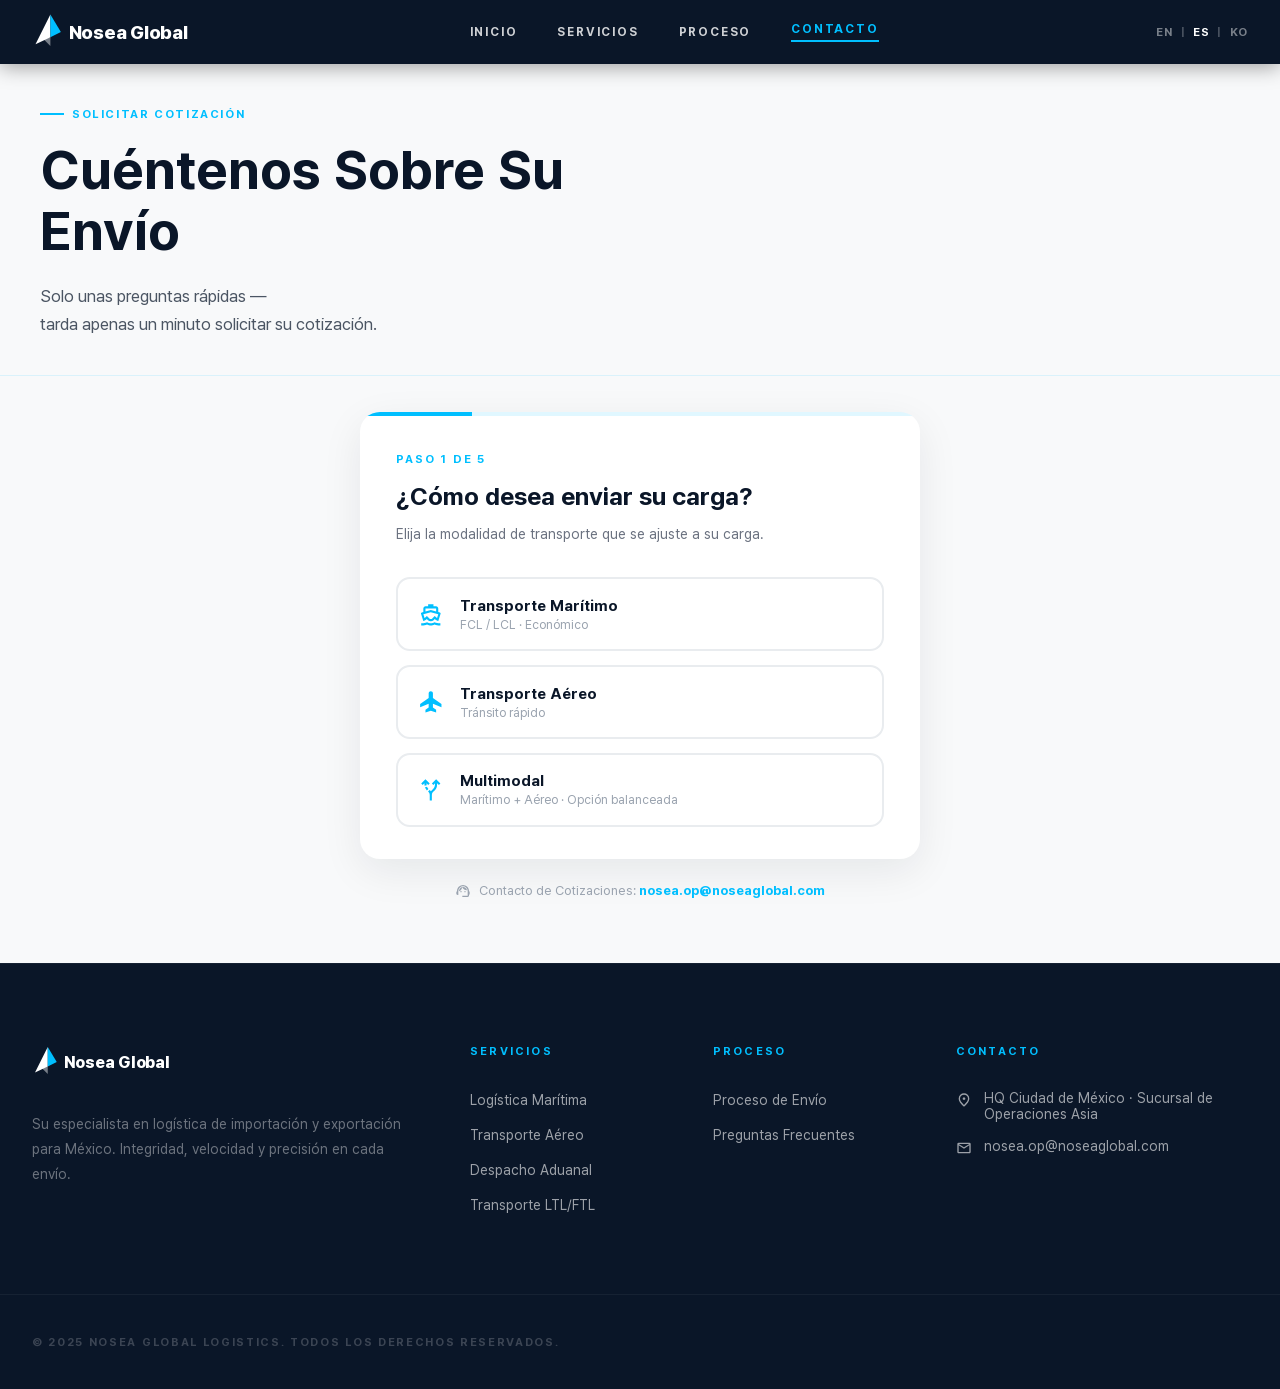
==== contact-es.html @ 399c680e "Add favicon and app icons from the brand assets - /favicon.ico (16/32/48), /icon.svg, /favicon-32x32" ====
<!DOCTYPE html>
<html lang="es">
<head>
<meta charset="utf-8"/>
<meta name="viewport" content="width=device-width, initial-scale=1.0"/>
<link rel="icon" href="/favicon.ico" sizes="48x48"/>
<link rel="icon" href="/icon.svg" type="image/svg+xml"/>
<link rel="icon" href="/favicon-32x32.png" type="image/png" sizes="32x32"/>
<link rel="apple-touch-icon" href="/apple-touch-icon.png"/>
<title>Solicite Cotización de Flete Marítimo a México | Nosea Global</title>
<meta name="description" content="Solicite su cotización de flete marítimo o aéreo a México, con despacho aduanal y entrega terrestre. Respuesta detallada en 24 horas."/>
<meta name="keywords" content="tarifa de flete marítimo, flete marítimo México, flete internacional México, cotización de flete México, agente de carga México"/>
<link rel="alternate" hreflang="es" href="https://noseaglobal.com/contact-es.html"/>
<link rel="alternate" hreflang="ko" href="https://noseaglobal.com/contact-ko.html"/>
<link rel="alternate" hreflang="x-default" href="https://noseaglobal.com/contact.html"/>
<link rel="canonical" href="https://noseaglobal.com/contact-es.html"/>
<meta property="og:type" content="website"/>
<meta property="og:site_name" content="Nosea Global"/>
<meta property="og:locale" content="es_MX"/>
<meta property="og:title" content="Solicite Cotización de Flete Marítimo a México | Nosea Global"/>
<meta property="og:description" content="Solicite su cotización de flete marítimo o aéreo a México, con despacho aduanal y entrega terrestre. Respuesta detallada en 24 horas."/>
<meta property="og:url" content="https://noseaglobal.com/contact-es.html"/>
<meta property="og:image" content="https://images.unsplash.com/photo-1578575437130-527eed3abbec?w=1200&q=85&auto=format&fit=crop"/>
<meta property="og:image:width" content="1200"/>
<meta property="og:image:height" content="800"/>
<meta property="og:image:alt" content="Buque de carga en altamar"/>
<meta name="twitter:card" content="summary_large_image"/>
<script type="application/ld+json">
{
 "@context": "https://schema.org",
 "@graph": [
  {
   "@type": "Organization",
   "@id": "https://noseaglobal.com/#organization",
   "name": "Nosea Global",
   "alternateName": [
    "Nosea Global Logistics",
    "노세아글로벌"
   ],
   "url": "https://noseaglobal.com/",
   "email": "nosea.op@noseaglobal.com",
   "description": "Agente de carga internacional especializado en logística México: flete marítimo, transporte aéreo, despacho aduanal y distribución terrestre entre Asia y México.",
   "areaServed": [
    {
     "@type": "Country",
     "name": "Mexico"
    },
    {
     "@type": "Country",
     "name": "South Korea"
    }
   ],
   "knowsAbout": [
    "Freight forwarding",
    "Sea freight",
    "Air freight",
    "Customs brokerage",
    "IMMEX logistics",
    "Inland transportation"
   ],
   "contactPoint": {
    "@type": "ContactPoint",
    "contactType": "customer service",
    "email": "nosea.op@noseaglobal.com",
    "availableLanguage": [
     "Korean",
     "English",
     "Spanish"
    ]
   }
  },
  {
   "@type": "WebSite",
   "@id": "https://noseaglobal.com/#website",
   "url": "https://noseaglobal.com/",
   "name": "Nosea Global",
   "inLanguage": [
    "en",
    "es",
    "ko"
   ],
   "publisher": {
    "@id": "https://noseaglobal.com/#organization"
   }
  },
  {
   "@type": "BreadcrumbList",
   "@id": "https://noseaglobal.com/contact-es.html#breadcrumb",
   "itemListElement": [
    {
     "@type": "ListItem",
     "position": 1,
     "name": "Inicio",
     "item": "https://noseaglobal.com/index-es.html"
    },
    {
     "@type": "ListItem",
     "position": 2,
     "name": "Contacto",
     "item": "https://noseaglobal.com/contact-es.html"
    }
   ]
  },
  {
   "@type": "ContactPage",
   "@id": "https://noseaglobal.com/contact-es.html#webpage",
   "url": "https://noseaglobal.com/contact-es.html",
   "name": "Solicite Cotización de Flete Marítimo a México | Nosea Global",
   "description": "Solicite su cotización de flete marítimo o aéreo a México, con despacho aduanal y entrega terrestre. Respuesta detallada en 24 horas.",
   "inLanguage": "es",
   "isPartOf": {
    "@id": "https://noseaglobal.com/#website"
   },
   "breadcrumb": {
    "@id": "https://noseaglobal.com/contact-es.html#breadcrumb"
   }
  }
 ]
}
</script>
<link rel="alternate" hreflang="en" href="https://noseaglobal.com/contact.html"/>
<link rel="preload" href="/fonts/pretendard-1.3.9/PretendardStdVariable.subset.6.woff2" as="font" type="font/woff2" crossorigin/>
<link rel="stylesheet" href="/fonts/pretendard-1.3.9/pretendard-subset.css"/>
<style>
@property --os-scroll-percent{syntax: "<number>"; inherits: true; initial-value: 0;}@property --os-viewport-percent{syntax: "<number>"; inherits: true; initial-value: 0;}
*,*::before,*::after{box-sizing:border-box;margin:0;padding:0;}
html{scroll-behavior:smooth;}
body{font-family:'Pretendard',sans-serif;background:#fff;color:#0a1628;}
a{text-decoration:none;color:inherit;}
img{display:block;max-width:100%;}
:root{--cyan:#00BFFF;--navy:#0a1628;--surface:#f8f9fa;}
.material-symbols-outlined{display:inline-block;width:1em;height:1em;font-size:24px;line-height:1;vertical-align:middle;fill:currentColor;flex-shrink:0;}

/* ── NAV (메인과 동일) ── */
header{position:fixed;top:0;left:0;right:0;height:64px;background:var(--navy);display:flex;align-items:center;z-index:100;box-shadow:0 2px 20px rgba(0,0,0,.4);}
nav{display:flex;align-items:center;justify-content:space-between;width:100%;max-width:1536px;margin:0 auto;padding:0 2rem;}
.nav-links{display:flex;gap:2.5rem;align-items:center;}
.nav-links a{font-weight:700;font-size:.75rem;letter-spacing:.15em;text-transform:uppercase;color:rgba(255,255,255,.8);transition:color .2s;}
.nav-links a:hover,.nav-links a.active{color:var(--cyan);}
.nav-links a.active{border-bottom:2px solid var(--cyan);padding-bottom:4px;}
.btn-quote{background:var(--cyan);color:var(--navy);padding:.5rem 1.5rem;font-weight:700;font-size:.75rem;letter-spacing:.05em;text-transform:uppercase;transition:filter .2s;white-space:nowrap;}
.btn-quote:hover{filter:brightness(1.1);}
.lang-switch{display:flex;align-items:center;gap:.5rem;font-size:.72rem;font-weight:700;letter-spacing:.05em;color:rgba(255,255,255,.45);margin-left:1.5rem;}
.lang-switch a{color:inherit;transition:color .2s;}
.lang-switch a.active{color:#fff;}
.lang-switch a:hover{color:var(--cyan);}
.lang-switch .lang-sep{color:rgba(255,255,255,.25);}
.nav-hamburger{display:none;flex-direction:column;justify-content:center;align-items:center;width:40px;height:40px;cursor:pointer;gap:5px;background:none;border:none;padding:0;margin-left:12px;}
.nav-hamburger span{display:block;width:22px;height:2px;background:#fff;border-radius:2px;transition:transform .3s,opacity .3s;}
.nav-hamburger.open span:nth-child(1){transform:translateY(7px) rotate(45deg);}
.nav-hamburger.open span:nth-child(2){opacity:0;}
.nav-hamburger.open span:nth-child(3){transform:translateY(-7px) rotate(-45deg);}
.nav-drawer{display:none;position:fixed;top:64px;left:0;right:0;z-index:99;background:rgba(10,22,40,0.98);backdrop-filter:blur(16px);border-bottom:1px solid rgba(255,255,255,.08);flex-direction:column;padding:8px 0 20px;}
.nav-drawer.open{display:flex;}
.nav-drawer a{display:block;padding:14px 24px;font-size:.95rem;font-weight:600;color:rgba(255,255,255,.7);text-decoration:none;border-bottom:1px solid rgba(255,255,255,.05);transition:color .2s,background .2s;}
.nav-drawer a:last-child{border-bottom:none;}
.nav-drawer a:hover,.nav-drawer a.active{color:var(--cyan);background:rgba(0,191,255,.05);}
.nav-drawer .drawer-cta{margin:12px 24px 0;display:inline-flex;align-items:center;justify-content:center;gap:8px;background:var(--cyan);color:var(--navy);font-weight:700;font-size:.82rem;letter-spacing:.06em;text-transform:uppercase;padding:13px 20px;text-decoration:none;}
.nav-drawer .drawer-lang{display:flex;align-items:center;gap:8px;padding:14px 24px 0;font-size:.78rem;font-weight:700;letter-spacing:.05em;color:rgba(255,255,255,.45);}
.nav-drawer .drawer-lang a{color:rgba(255,255,255,.6);}
.nav-drawer .drawer-lang a.active{color:var(--cyan);}
@media(max-width:768px){.nav-links{display:none;}.btn-quote{display:none;}.nav-hamburger{display:flex;}nav{padding:0 1.25rem;}}

/* ── PAGE HERO ── */
.page-hero{background:var(--surface);border-bottom:1px solid rgba(0,191,255,.12);padding:100px 2rem 36px;}
.page-hero-inner{max-width:1200px;margin:0 auto;}
.eyebrow{display:inline-flex;align-items:center;gap:8px;font-size:.72rem;font-weight:700;letter-spacing:.14em;text-transform:uppercase;color:var(--cyan);margin-bottom:18px;}
.eyebrow::before{content:'';display:block;width:24px;height:2px;background:var(--cyan);}
.page-hero h1{font-family:'Pretendard',sans-serif;font-size:clamp(2.2rem,4.5vw,3.4rem);line-height:1.13;color:var(--navy);max-width:640px;margin-bottom:20px;}
.page-hero p{font-size:1.05rem;line-height:1.7;color:#4b5563;max-width:560px;}

/* ── SECTION BASE ── */
section{padding:5rem 2rem;}
.container{max-width:1200px;margin:0 auto;}
.section-label{color:var(--cyan);font-weight:700;letter-spacing:.2em;font-size:.8rem;text-transform:uppercase;display:block;margin-bottom:1rem;}
.section-title{font-family:'Pretendard',sans-serif;font-size:clamp(2rem,4vw,2.8rem);font-weight:700;color:var(--navy);margin-bottom:14px;}
.section-sub{font-size:1rem;color:#6b7280;line-height:1.7;max-width:540px;margin-bottom:3.5rem;}

/* ── TIMELINE (메인 5단계 확장) ── */
.timeline-section{background:#fff;}
.timeline{position:relative;max-width:900px;margin:0 auto;}
/* 세로 중앙선 */
.timeline::before{
  content:'';position:absolute;
  left:50%;top:0;bottom:0;
  width:2px;background:rgba(0,191,255,.2);
  transform:translateX(-50%);
  z-index:0;
}
.tl-item{
  display:grid;
  grid-template-columns:1fr 80px 1fr;
  gap:0;
  align-items:start;
  margin-bottom:4rem;
  position:relative;
}
.tl-item:last-child{margin-bottom:0;}
/* 홀수(왼쪽) / 짝수(오른쪽) 교차 배치 */
.tl-item:nth-child(odd) .tl-content{grid-column:1;text-align:right;padding-right:2.5rem;}
.tl-item:nth-child(odd) .tl-node{grid-column:2;}
.tl-item:nth-child(odd) .tl-detail{grid-column:3;padding-left:2.5rem;}
.tl-item:nth-child(even) .tl-content{grid-column:3;grid-row:1;text-align:left;padding-left:2.5rem;}
.tl-item:nth-child(even) .tl-node{grid-column:2;grid-row:1;}
.tl-item:nth-child(even) .tl-detail{grid-column:1;grid-row:1;text-align:right;padding-right:2.5rem;}

/* 노드(중앙 원) */
.tl-node{
  display:flex;flex-direction:column;align-items:center;
  z-index:1;padding-top:.25rem;
}
.tl-circle{
  width:72px;height:72px;border-radius:50%;
  background:var(--navy);
  display:flex;align-items:center;justify-content:center;
  border:3px solid var(--cyan);
  flex-shrink:0;
  transition:background .3s;
  cursor:default;
}
.tl-circle:hover{background:var(--cyan);}
.tl-circle:hover .material-symbols-outlined{color:var(--navy);}
.tl-circle .material-symbols-outlined{font-size:1.8rem;color:var(--cyan);transition:color .3s;}
.tl-step-num{
  font-size:.68rem;font-weight:800;letter-spacing:.12em;
  text-transform:uppercase;color:rgba(0,191,255,.6);
  margin-top:.5rem;
}

/* 콘텐츠 박스 */
.tl-content{}
.tl-content .step-tag{
  display:inline-block;
  background:var(--navy);color:#fff;
  font-size:.65rem;font-weight:700;letter-spacing:.1em;text-transform:uppercase;
  padding:3px 10px;margin-bottom:.75rem;
}
.tl-content h3{
  font-family:'Pretendard',sans-serif;
  font-size:1.3rem;font-weight:700;color:var(--navy);
  margin-bottom:.75rem;line-height:1.2;
}
.tl-content p{
  font-size:.9rem;color:#6b7280;line-height:1.75;
}
.tl-detail{
  padding-top:.5rem;
}
.tl-bullets{list-style:none;display:flex;flex-direction:column;gap:.6rem;}
.tl-bullets li{
  display:flex;align-items:flex-start;gap:.6rem;
  font-size:.87rem;color:#4b5563;line-height:1.5;
}
.tl-item:nth-child(even) .tl-bullets li{flex-direction:row-reverse;}
.tl-bullets li .material-symbols-outlined{font-size:16px;color:var(--cyan);flex-shrink:0;margin-top:1px;}

/* ── FAQ / WHY US ── */
.why-section{background:var(--surface);}
.why-grid{display:grid;grid-template-columns:repeat(3,1fr);gap:2rem;}
.why-card{
  background:#fff;padding:2.5rem 2rem;
  border-bottom:3px solid transparent;
  box-shadow:0 1px 4px rgba(0,0,0,.06);
  transition:border-color .3s,transform .3s;
}
.why-card:hover{border-color:var(--cyan);transform:translateY(-4px);}
.why-icon{
  width:56px;height:56px;background:var(--navy);
  display:flex;align-items:center;justify-content:center;
  margin-bottom:1.5rem;
}
.why-icon .material-symbols-outlined{font-size:1.6rem;color:#fff;}
.why-card h4{font-size:1.05rem;font-weight:800;color:var(--navy);margin-bottom:.75rem;}
.why-card p{font-size:.88rem;color:#6b7280;line-height:1.7;}

/* ── FAQ ── */
.faq-section{background:#fff;}
.faq-list{max-width:760px;margin:0 auto;display:flex;flex-direction:column;gap:0;}
.faq-item{border-bottom:1px solid rgba(0,191,255,.15);}
.faq-item:first-child{border-top:1px solid rgba(0,191,255,.15);}
.faq-q{
  display:flex;justify-content:space-between;align-items:center;
  padding:1.4rem 0;cursor:pointer;
  font-weight:700;font-size:.95rem;color:var(--navy);
  user-select:none;gap:1rem;
}
.faq-q .material-symbols-outlined{flex-shrink:0;color:var(--cyan);transition:transform .3s;}
.faq-item.open .faq-q .material-symbols-outlined{transform:rotate(180deg);}
.faq-a{
  max-height:0;overflow:hidden;
  transition:max-height .35s ease,padding .25s;
  font-size:.9rem;color:#6b7280;line-height:1.75;
}
.faq-item.open .faq-a{max-height:400px;padding-bottom:1.25rem;}

/* ── CTA ── */
.cta-section{background:var(--navy);}
.cta-inner{display:flex;align-items:center;justify-content:space-between;gap:2.5rem;}
.cta-inner h2{font-family:'Pretendard',sans-serif;font-size:clamp(1.6rem,3vw,2.3rem);color:#fff;max-width:500px;line-height:1.2;}
.cta-inner h2 em{font-style:normal;color:var(--cyan);}
.cta-btns{display:flex;gap:1rem;flex-shrink:0;}
.btn-primary{background:var(--cyan);color:var(--navy);padding:.9rem 2rem;font-weight:800;font-size:.85rem;text-transform:uppercase;letter-spacing:.05em;transition:filter .2s,transform .2s;display:inline-flex;align-items:center;gap:.5rem;}
.btn-primary:hover{filter:brightness(1.1);transform:translateY(-2px);}
.btn-secondary{background:transparent;color:rgba(255,255,255,.85);border:2px solid rgba(255,255,255,.3);padding:.9rem 2rem;font-weight:800;font-size:.85rem;text-transform:uppercase;letter-spacing:.05em;display:inline-flex;align-items:center;gap:.5rem;transition:border-color .2s,color .2s;}
.btn-secondary:hover{border-color:var(--cyan);color:var(--cyan);}

/* ── FOOTER (메인과 동일) ── */
footer{background:var(--navy);border-top:1px solid rgba(255,255,255,.05);color:#fff;}
.footer-grid{display:grid;gap:3rem;grid-template-columns:2fr 1fr 1fr 1.5fr;padding:5rem 2rem;max-width:1536px;margin:0 auto;}
.footer-logo{display:flex;align-items:center;gap:.75rem;margin-bottom:2rem;}
.footer-desc{color:rgba(255,255,255,.4);font-size:.875rem;line-height:1.8;}
.footer-col h5{color:var(--cyan);font-weight:700;font-size:.7rem;letter-spacing:.2em;text-transform:uppercase;margin-bottom:2rem;}
.footer-col ul{list-style:none;display:flex;flex-direction:column;gap:1rem;}
.footer-col ul li a{color:rgba(255,255,255,.6);font-size:.875rem;transition:color .2s;}
.footer-col ul li a:hover{color:var(--cyan);}
.footer-contact-item{display:flex;align-items:flex-start;gap:.75rem;margin-bottom:1rem;color:rgba(255,255,255,.6);font-size:.875rem;}
.footer-contact-item .material-symbols-outlined{font-size:1rem;margin-top:2px;flex-shrink:0;}
.footer-bottom{max-width:1536px;margin:0 auto;padding:2.5rem 2rem;border-top:1px solid rgba(255,255,255,.05);display:flex;justify-content:space-between;align-items:center;flex-wrap:wrap;gap:1rem;font-size:.7rem;color:rgba(255,255,255,.2);font-weight:700;letter-spacing:.15em;text-transform:uppercase;}
.footer-bottom a{color:inherit;transition:color .2s;}
.footer-bottom a:hover{color:#fff;}
.footer-legal{display:flex;gap:2rem;}

/* ── RESPONSIVE ── */
@media(max-width:1024px){
  .why-grid{grid-template-columns:repeat(2,1fr);}
}
@media(max-width:768px){
  .nav-links{display:none;}.btn-quote{display:none;}.nav-hamburger{display:flex;}
  .page-hero{padding:88px 1.25rem 48px;}
  section{padding:3.5rem 1.25rem;}
  /* 타임라인 → 세로 단일 컬럼 */
  .timeline::before{left:28px;transform:none;}
  .tl-item{grid-template-columns:56px 1fr;gap:0 1.25rem;}
  .tl-item:nth-child(odd) .tl-content,
  .tl-item:nth-child(even) .tl-content{grid-column:2;grid-row:1;text-align:left;padding:0;}
  .tl-item:nth-child(odd) .tl-node,
  .tl-item:nth-child(even) .tl-node{grid-column:1;grid-row:1 / 3;padding-top:0;}
  .tl-item:nth-child(odd) .tl-detail,
  .tl-item:nth-child(even) .tl-detail{grid-column:2;grid-row:2;text-align:left;padding:0;margin-top:.75rem;}
  .tl-circle{width:52px;height:52px;}
  .tl-circle .material-symbols-outlined{font-size:1.4rem;}
  .tl-content h3{font-size:1.1rem;}
  .tl-item:nth-child(even) .tl-bullets li{flex-direction:row;}
  .tl-item{margin-bottom:2.5rem;}
  /* Why us */
  .why-grid{grid-template-columns:1fr;}
  /* CTA */
  .cta-inner{flex-direction:column;align-items:flex-start;}
  .cta-btns{flex-direction:column;width:100%;}
  .btn-primary,.btn-secondary{justify-content:center;}
  /* footer */
  .footer-grid{grid-template-columns:1fr;gap:2rem;padding:3rem 1.25rem;}
  .footer-bottom{flex-direction:column;align-items:flex-start;gap:.5rem;padding:1.5rem 1.25rem;}
}
@media(max-width:480px){
  .page-hero{padding:84px 1rem 40px;}
  section{padding:3rem 1rem;}
  .timeline::before{left:24px;}
  .tl-item{grid-template-columns:48px 1fr;}
  .tl-circle{width:44px;height:44px;}
  .tl-circle .material-symbols-outlined{font-size:1.2rem;}
  .tl-step-num{font-size:.6rem;}
  .footer-grid{padding:2.5rem 1rem;}
  .footer-bottom{padding:1.25rem 1rem;}
}

/* ── QUOTE STEP FORM (Toss-style one-question-per-screen) ── */
.quote-section{background:var(--surface);display:flex;flex-direction:column;align-items:center;justify-content:center;padding:2.25rem 1.25rem 4rem;}
.quote-container{width:100%;max-width:560px;background:#fff;border-radius:20px;box-shadow:0 12px 40px rgba(10,22,40,.08);overflow:hidden;}
.quote-progress{height:4px;background:rgba(0,191,255,.12);}
.quote-progress-bar{height:100%;width:20%;background:var(--cyan);transition:width .4s ease;}
.quote-steps{position:relative;padding:2.25rem 2.25rem 2rem;}
.quote-step{display:none;animation:quoteIn .35s ease;}
.quote-step.active{display:block;}
@keyframes quoteIn{from{opacity:0;transform:translateX(16px);}to{opacity:1;transform:translateX(0);}}
.step-back{background:none;border:none;cursor:pointer;color:#9aa3af;display:inline-flex;align-items:center;margin-bottom:1.25rem;padding:6px;margin-left:-6px;border-radius:50%;transition:background .2s,color .2s;}
.step-back:hover{background:var(--surface);color:var(--navy);}
.quote-step-tag{display:block;color:var(--cyan);font-weight:700;font-size:.72rem;letter-spacing:.16em;text-transform:uppercase;margin-bottom:.85rem;}
.quote-q{font-family:'Pretendard',sans-serif;font-size:1.55rem;font-weight:700;color:var(--navy);line-height:1.35;margin-bottom:.6rem;}
.quote-sub{font-size:.88rem;color:#6b7280;line-height:1.6;margin-bottom:2rem;}
.option-grid{display:flex;flex-direction:column;gap:.85rem;}
.option-card{display:flex;align-items:center;gap:1rem;width:100%;text-align:left;background:#fff;border:2px solid #e9ecef;border-radius:14px;padding:1.1rem 1.25rem;cursor:pointer;transition:border-color .2s,background .2s,transform .15s;font-family:inherit;}
.option-card:hover{border-color:rgba(0,191,255,.5);transform:translateY(-1px);}
.option-card.selected{border-color:var(--cyan);background:rgba(0,191,255,.06);}
.option-card .material-symbols-outlined{font-size:1.6rem;color:var(--cyan);flex-shrink:0;}
.option-card .opt-text{display:flex;flex-direction:column;gap:2px;}
.option-card .opt-text b{font-size:.95rem;color:var(--navy);font-weight:700;}
.option-card .opt-text small{font-size:.78rem;color:#9aa3af;}
.field-group{margin-bottom:1.4rem;}
.field-group label{display:block;font-size:.8rem;font-weight:700;color:var(--navy);margin-bottom:.55rem;}
.field-row{display:grid;grid-template-columns:1fr 1fr;gap:.85rem;}
.field-input{width:100%;border:2px solid #e9ecef;border-radius:10px;padding:.85rem 1rem;font-size:.95rem;font-family:inherit;color:var(--navy);transition:border-color .2s;background:#fff;}
.field-input:focus{outline:none;border-color:var(--cyan);}
.field-input::placeholder{color:#c2c8d0;}
.quote-actions{margin-top:1.75rem;}
.btn-next{width:100%;background:var(--navy);color:#fff;border:none;border-radius:12px;padding:1rem;font-size:.95rem;font-weight:700;letter-spacing:.02em;cursor:pointer;transition:background .2s,opacity .2s;display:flex;align-items:center;justify-content:center;gap:.5rem;}
.btn-next:hover{background:#13263f;}
.btn-next:disabled{background:#d8dce1;color:#fff;cursor:not-allowed;}
.btn-next .material-symbols-outlined{font-size:1.1rem;}
.quote-complete{text-align:center;padding:1.5rem 0;}
.quote-complete-icon{width:72px;height:72px;border-radius:50%;background:rgba(0,191,255,.1);display:flex;align-items:center;justify-content:center;margin:0 auto 1.5rem;}
.quote-complete-icon .material-symbols-outlined{font-size:2.2rem;color:var(--cyan);}
.quote-complete h2{font-family:'Pretendard',sans-serif;font-size:1.5rem;color:var(--navy);margin-bottom:.6rem;}
.quote-complete p{font-size:.88rem;color:#6b7280;line-height:1.7;margin-bottom:1.75rem;}
.summary-card{background:var(--surface);border-radius:14px;padding:1.25rem 1.4rem;margin-bottom:1.75rem;text-align:left;}
.summary-row{display:flex;justify-content:space-between;gap:1rem;padding:.55rem 0;border-bottom:1px solid rgba(0,0,0,.05);font-size:.85rem;}
.summary-row:last-child{border-bottom:none;}
.summary-row span:first-child{color:#9aa3af;font-weight:700;flex-shrink:0;}
.summary-row span:last-child{color:var(--navy);text-align:right;}
.contact-person{width:100%;max-width:560px;display:flex;align-items:center;justify-content:center;gap:.5rem;margin-top:1.5rem;font-size:.82rem;color:#9aa3af;}
.contact-person a{color:var(--cyan);font-weight:700;}
.contact-person .material-symbols-outlined{font-size:1rem;}
.autocomplete-wrap{position:relative;}
.autocomplete-list{display:none;position:absolute;top:calc(100% + 4px);left:0;right:0;background:#fff;border:1px solid #e9ecef;border-radius:10px;box-shadow:0 8px 24px rgba(10,22,40,.1);max-height:220px;overflow-y:auto;z-index:10;}
.autocomplete-list.open{display:block;}
.autocomplete-item{display:flex;align-items:center;gap:.5rem;padding:.65rem 1rem;cursor:pointer;font-size:.88rem;color:var(--navy);}
.autocomplete-item:hover,.autocomplete-item.highlighted{background:var(--surface);}
.ac-tags{display:flex;align-items:center;gap:.4rem;flex:1;min-width:0;}
.ac-tag{display:inline-flex;align-items:center;font-size:.78rem;font-weight:700;padding:3px 9px;border-radius:20px;white-space:nowrap;}
.ac-tag-country{background:rgba(10,22,40,.06);color:var(--navy);}
.ac-tag-city{background:rgba(0,191,255,.1);color:#0089b3;}
.ac-code{margin-left:auto;flex-shrink:0;font-size:.66rem;color:#c7ccd3;font-weight:500;letter-spacing:.02em;}
.autocomplete-empty{padding:.85rem 1rem;font-size:.82rem;color:#9aa3af;}
select.field-input{appearance:none;background-image:url("data:image/svg+xml,%3Csvg xmlns='http://www.w3.org/2000/svg' viewBox='0 0 24 24' fill='%239aa3af'%3E%3Cpath d='M7 10l5 5 5-5z'/%3E%3C/svg%3E");background-repeat:no-repeat;background-position:right 1rem center;background-size:20px;padding-right:2.75rem;}
@media(max-width:480px){
  .quote-steps{padding:2.25rem 1.5rem 2rem;min-height:0;}
  .quote-q{font-size:1.3rem;}
  .field-row{grid-template-columns:1fr;}
}
</style>
<!-- Google tag (gtag.js) - GA4 -->
<script async src="https://www.googletagmanager.com/gtag/js?id=G-B38WF4MDHT"></script>
<script>
window.dataLayer=window.dataLayer||[];
function gtag(){dataLayer.push(arguments);}
gtag('js',new Date());
gtag('config','G-B38WF4MDHT');
// Track email links and "Get a Quote" CTAs across the site
document.addEventListener('click',function(e){
  var a=e.target.closest&&e.target.closest('a[href]');
  if(!a) return;
  var h=a.getAttribute('href')||'';
  var loc=a.closest('footer')?'footer':(a.closest('header,.nav-drawer')?'nav':'content');
  if(h.indexOf('mailto:')===0){
    gtag('event','email_click',{link_location:loc});
  }else if(/^contact(-es|-ko)?\.html/.test(h)&&!/contact(-es|-ko)?\.html$/.test(location.pathname)){
    gtag('event','quote_cta_click',{link_location:loc,link_text:a.textContent.trim().slice(0,50)});
  }
},true);
</script>
</head>
<body>
<svg xmlns="http://www.w3.org/2000/svg" style="position:absolute;width:0;height:0;overflow:hidden" aria-hidden="true" focusable="false"><symbol id="i-alt_route" viewBox="0 -960 960 960"><path d="M440-80v-200q0-56-17-83t-45-53l57-57q12 11 23 23.5t22 26.5q14-19 28.5-33.5T538-485q38-35 69-81t33-161l-63 63-57-56 160-160 160 160-56 56-64-63q-2 143-44 203.5T592-425q-32 29-52 56.5T520-280v200h-80ZM248-633q-4-20-5.5-44t-2.5-50l-64 63-56-56 160-160 160 160-57 56-63-62q0 21 2 39.5t4 34.5l-78 19Zm86 176q-20-21-38.5-49T263-575l77-19q10 27 23 46t28 34l-57 57Z"/></symbol><symbol id="i-arrow_back" viewBox="0 -960 960 960"><path d="m313-440 224 224-57 56-320-320 320-320 57 56-224 224h487v80H313Z"/></symbol><symbol id="i-arrow_forward" viewBox="0 -960 960 960"><path d="M647-440H160v-80h487L423-744l57-56 320 320-320 320-57-56 224-224Z"/></symbol><symbol id="i-check_circle" viewBox="0 -960 960 960"><path d="m424-296 282-282-56-56-226 226-114-114-56 56 170 170Zm56 216q-83 0-156-31.5T197-197q-54-54-85.5-127T80-480q0-83 31.5-156T197-763q54-54 127-85.5T480-880q83 0 156 31.5T763-763q54 54 85.5 127T880-480q0 83-31.5 156T763-197q-54 54-127 85.5T480-80Zm0-80q134 0 227-93t93-227q0-134-93-227t-227-93q-134 0-227 93t-93 227q0 134 93 227t227 93Zm0-320Z"/></symbol><symbol id="i-directions_boat" viewBox="0 -960 960 960"><path d="M152-80h-32v-80h32q48 0 91.5-10.5T341-204q38 19 66.5 31.5T480-160q44 0 72.5-12.5T619-204q53 23 97.5 33.5T809-160h31v80h-31q-49 0-95.5-9T622-116q-40 19-73 27t-69 8q-36 0-68.5-8T339-116q-45 18-91.5 27T152-80Zm223-200-45-40q-27 27-60.5 46T198-247l-85-273q-5-17 3-31t25-19l59-16v-134q0-33 23.5-56.5T280-800h100v-80h200v80h100q33 0 56.5 23.5T760-720v134l59 16q17 5 25 19t3 31l-85 273q-38-8-71.5-27T630-320l-45 40q-45 40-105 40t-105-40Zm107-40q31 0 55-20.5t44-43.5l46-53 41 42q11 11 22.5 20.5T713-355l46-149-279-73-278 73 46 149q11-10 22.5-19.5T293-395l41-42 46 53q20 24 45 44t57 20ZM280-607l200-53 200 53v-113H280v113Zm201 158Z"/></symbol><symbol id="i-flight" viewBox="0 -960 960 960"><path d="M280-80v-100l120-84v-144L80-280v-120l320-224v-176q0-33 23.5-56.5T480-880q33 0 56.5 23.5T560-800v176l320 224v120L560-408v144l120 84v100l-200-60-200 60Z"/></symbol><symbol id="i-location_on" viewBox="0 -960 960 960"><path d="M536.5-503.5Q560-527 560-560t-23.5-56.5Q513-640 480-640t-56.5 23.5Q400-593 400-560t23.5 56.5Q447-480 480-480t56.5-23.5ZM480-186q122-112 181-203.5T720-552q0-109-69.5-178.5T480-800q-101 0-170.5 69.5T240-552q0 71 59 162.5T480-186Zm0 106Q319-217 239.5-334.5T160-552q0-150 96.5-239T480-880q127 0 223.5 89T800-552q0 100-79.5 217.5T480-80Zm0-480Z"/></symbol><symbol id="i-mail" viewBox="0 -960 960 960"><path d="M160-160q-33 0-56.5-23.5T80-240v-480q0-33 23.5-56.5T160-800h640q33 0 56.5 23.5T880-720v480q0 33-23.5 56.5T800-160H160Zm320-280L160-640v400h640v-400L480-440Zm0-80 320-200H160l320 200ZM160-640v-80 480-400Z"/></symbol><symbol id="i-progress_activity" viewBox="0 -960 960 960"><path d="M325-111.5q-73-31.5-127.5-86t-86-127.5Q80-398 80-480.5t31.5-155q31.5-72.5 86-127t127.5-86Q398-880 480-880q17 0 28.5 11.5T520-840q0 17-11.5 28.5T480-800q-133 0-226.5 93.5T160-480q0 133 93.5 226.5T480-160q133 0 226.5-93.5T800-480q0-17 11.5-28.5T840-520q17 0 28.5 11.5T880-480q0 82-31.5 155t-86 127.5q-54.5 54.5-127 86T480.5-80Q398-80 325-111.5Z"/></symbol><symbol id="i-send" viewBox="0 -960 960 960"><path d="M120-160v-640l760 320-760 320Zm80-120 474-200-474-200v140l240 60-240 60v140Zm0 0v-400 400Z"/></symbol><symbol id="i-support_agent" viewBox="0 -960 960 960"><path d="M440-120v-80h320v-284q0-117-81.5-198.5T480-764q-117 0-198.5 81.5T200-484v244h-40q-33 0-56.5-23.5T80-320v-80q0-21 10.5-39.5T120-469l3-53q8-68 39.5-126t79-101q47.5-43 109-67T480-840q68 0 129 24t109 66.5Q766-707 797-649t40 126l3 52q19 9 29.5 27t10.5 38v92q0 20-10.5 38T840-249v49q0 33-23.5 56.5T760-120H440ZM331.5-411.5Q320-423 320-440t11.5-28.5Q343-480 360-480t28.5 11.5Q400-457 400-440t-11.5 28.5Q377-400 360-400t-28.5-11.5Zm240 0Q560-423 560-440t11.5-28.5Q583-480 600-480t28.5 11.5Q640-457 640-440t-11.5 28.5Q617-400 600-400t-28.5-11.5ZM241-462q-7-106 64-182t177-76q89 0 156.5 56.5T720-519q-91-1-167.5-49T435-698q-16 80-67.5 142.5T241-462Z"/></symbol></svg>

<!-- HEADER -->
<header>
  <nav>
    <a href="index-es.html" style="display:inline-flex;align-items:center;" aria-label="Nosea Global - Inicio">
      <svg viewBox="0 0 210 48" style="height:42px;width:auto;display:block;" aria-label="Nosea Global" xmlns="http://www.w3.org/2000/svg"><path d="M21 4 L4 38 L21 30 Z" fill="#ffffff"/><path d="M21 4 L21 30 L33 24 Z" fill="#00BFFF"/><path d="M13 32 L21 30 L21 40 Z" fill="#ffffff" fill-opacity="0.45"/><text x="42" y="32" font-family="Pretendard, Arial, sans-serif" font-size="22" font-weight="800" letter-spacing="-0.3" fill="#ffffff">Nosea Global</text></svg>
    </a>
    <div class="nav-links">
      <a href="index-es.html">Inicio</a>
      <a href="services-es.html">Servicios</a>
      <a href="process-es.html">Proceso</a>
      <a href="contact-es.html" class="active">Contacto</a>
    </div>
    <div class="lang-switch">
      <a href="contact.html">EN</a>
      <span class="lang-sep">|</span>
      <a href="contact-es.html" class="active">ES</a><span class="lang-sep">|</span><a href="contact-ko.html">KO</a>
    </div>
    <button class="nav-hamburger" id="hamburger" aria-label="Abrir o cerrar menú">
      <span></span><span></span><span></span>
    </button>
  </nav>
</header>

<div class="nav-drawer" id="navDrawer">
  <a href="index-es.html">Inicio</a>
  <a href="services-es.html">Servicios</a>
  <a href="process-es.html">Proceso</a>
  <a href="contact-es.html" class="active">Contacto</a>
  <a href="contact-es.html" class="drawer-cta">Solicitar Cotización</a>
  <div class="drawer-lang"><a href="contact.html">EN</a><span class="lang-sep">|</span><a href="contact-es.html" class="active">ES</a><span class="lang-sep">|</span><a href="contact-ko.html">KO</a></div>
</div>
<!-- PAGE HERO -->
<div class="page-hero">
  <div class="page-hero-inner">
    <div class="eyebrow">Solicitar Cotización</div>
    <h1>Cuéntenos Sobre Su Envío</h1>
    <p>Solo unas preguntas rápidas —<br>tarda apenas un minuto solicitar su cotización.</p>
  </div>
</div>

<!-- QUOTE STEP FORM -->
<section class="quote-section">
  <div class="quote-container">
    <div class="quote-progress"><div class="quote-progress-bar" id="progressBar"></div></div>
    <div class="quote-steps" id="quoteSteps">

      <!-- Step 1: Mode of Transport -->
      <div class="quote-step active" data-step="1">
        <span class="quote-step-tag">Paso 1 de 5</span>
        <h2 class="quote-q">¿Cómo desea enviar su carga?</h2>
        <p class="quote-sub">Elija la modalidad de transporte que se ajuste a su carga.</p>
        <div class="option-grid">
          <button class="option-card" data-field="mode" data-value="Transporte Marítimo (FCL/LCL)">
            <svg class="material-symbols-outlined" aria-hidden="true" focusable="false"><use href="#i-directions_boat"/></svg>
            <span class="opt-text"><b>Transporte Marítimo</b><small>FCL / LCL · Económico</small></span>
          </button>
          <button class="option-card" data-field="mode" data-value="Transporte Aéreo">
            <svg class="material-symbols-outlined" aria-hidden="true" focusable="false"><use href="#i-flight"/></svg>
            <span class="opt-text"><b>Transporte Aéreo</b><small>Tránsito rápido</small></span>
          </button>
          <button class="option-card" data-field="mode" data-value="Multimodal (Marítimo+Aéreo)">
            <svg class="material-symbols-outlined" aria-hidden="true" focusable="false"><use href="#i-alt_route"/></svg>
            <span class="opt-text"><b>Multimodal</b><small>Marítimo + Aéreo · Opción balanceada</small></span>
          </button>
        </div>
      </div>

      <!-- Step 2: Route & Incoterms -->
      <div class="quote-step" data-step="2">
        <button class="step-back" data-back aria-label="Paso anterior"><svg class="material-symbols-outlined" aria-hidden="true" focusable="false"><use href="#i-arrow_back"/></svg></button>
        <span class="quote-step-tag">Paso 2 de 5</span>
        <h2 class="quote-q">¿Cuál es la ruta?</h2>
        <p class="quote-sub">Busque por nombre de ciudad o puerto (ej. Manzanillo, Shanghai).</p>
        <div class="field-group autocomplete-wrap">
          <label>Origen (Ciudad / Puerto)</label>
          <input type="text" class="field-input" data-field="origin" data-autocomplete="origin" placeholder="ej. Shenzhen, China (CNSZX)" autocomplete="off">
          <div class="autocomplete-list" data-list="origin"></div>
        </div>
        <div class="field-group autocomplete-wrap">
          <label>Destino (Ciudad / Puerto)</label>
          <input type="text" class="field-input" data-field="destination" data-autocomplete="destination" placeholder="ej. Manzanillo, México (MXZLO)" autocomplete="off">
          <div class="autocomplete-list" data-list="destination"></div>
        </div>
        <div class="field-group">
          <label>Incoterms</label>
          <select class="field-input" data-field="incoterms">
            <option value="">Seleccione Incoterms 2020</option>
            <option value="EXW">EXW — Ex Works</option>
            <option value="FCA">FCA — Free Carrier</option>
            <option value="FAS">FAS — Free Alongside Ship</option>
            <option value="FOB">FOB — Free On Board</option>
            <option value="CFR">CFR — Cost and Freight</option>
            <option value="CIF">CIF — Cost, Insurance and Freight</option>
            <option value="CPT">CPT — Carriage Paid To</option>
            <option value="CIP">CIP — Carriage and Insurance Paid To</option>
            <option value="DAP">DAP — Delivered At Place</option>
            <option value="DPU">DPU — Delivered At Place Unloaded</option>
            <option value="DDP">DDP — Delivered Duty Paid</option>
          </select>
        </div>
        <div class="quote-actions">
          <button class="btn-next" data-next disabled>Siguiente<svg class="material-symbols-outlined" aria-hidden="true" focusable="false"><use href="#i-arrow_forward"/></svg></button>
        </div>
      </div>

      <!-- Step 3: Cargo Details -->
      <div class="quote-step" data-step="3">
        <button class="step-back" data-back aria-label="Paso anterior"><svg class="material-symbols-outlined" aria-hidden="true" focusable="false"><use href="#i-arrow_back"/></svg></button>
        <span class="quote-step-tag">Paso 3 de 5</span>
        <h2 class="quote-q">Cuéntenos sobre su carga</h2>
        <p class="quote-sub">Estimaciones aproximadas están bien.</p>
        <div class="field-group">
          <label>Mercancía</label>
          <input type="text" class="field-input" data-field="item" placeholder="ej. Electrónicos">
        </div>
        <div class="field-group">
          <label>Peso / Volumen</label>
          <div class="field-row">
            <input type="text" class="field-input" data-field="weight" placeholder="Peso (kg)">
            <input type="text" class="field-input" data-field="cbm" placeholder="Volumen (CBM)">
          </div>
        </div>
        <div class="field-group">
          <label>Cajas / Tarimas</label>
          <input type="text" class="field-input" data-field="quantity" placeholder="ej. 20 cajas">
        </div>
        <div class="quote-actions">
          <button class="btn-next" data-next disabled>Siguiente<svg class="material-symbols-outlined" aria-hidden="true" focusable="false"><use href="#i-arrow_forward"/></svg></button>
        </div>
      </div>

      <!-- Step 4: Contact Info -->
      <div class="quote-step" data-step="4">
        <button class="step-back" data-back aria-label="Paso anterior"><svg class="material-symbols-outlined" aria-hidden="true" focusable="false"><use href="#i-arrow_back"/></svg></button>
        <span class="quote-step-tag">Paso 4 de 5</span>
        <h2 class="quote-q">¿Cómo podemos contactarlo?</h2>
        <p class="quote-sub">Nuestro equipo revisará y responderá pronto.</p>
        <div class="field-group">
          <label>Nombre Completo</label>
          <input type="text" class="field-input" data-field="name" placeholder="Juan Pérez">
        </div>
        <div class="field-group">
          <label>Empresa</label>
          <input type="text" class="field-input" data-field="company" placeholder="Nosea Global Co., Ltd.">
        </div>
        <div class="field-group">
          <label>Teléfono</label>
          <input type="tel" class="field-input" data-field="phone" placeholder="+52 000-000-0000">
        </div>
        <div class="field-group">
          <label>Correo Electrónico</label>
          <input type="email" class="field-input" data-field="email" placeholder="ejemplo@correo.com">
        </div>
        <div class="quote-actions">
          <button class="btn-next" data-next disabled>Enviar Solicitud<svg class="material-symbols-outlined" aria-hidden="true" focusable="false"><use href="#i-send"/></svg></button>
        </div>
      </div>

      <!-- Step 5: Complete -->
      <div class="quote-step" data-step="5">
        <button class="step-back" data-back aria-label="Paso anterior"><svg class="material-symbols-outlined" aria-hidden="true" focusable="false"><use href="#i-arrow_back"/></svg></button>
        <div class="quote-complete">
          <div class="quote-complete-icon"><svg class="material-symbols-outlined" aria-hidden="true" focusable="false"><use href="#i-check_circle"/></svg></div>
          <h2 id="completeTitle">Su Solicitud de Cotización Está Lista</h2>
          <p id="completeSub">Revise los detalles a continuación, luego haga clic en el botón para enviarla directamente a nuestro equipo.<br>Responderemos dentro de 24 horas.</p>
          <div class="summary-card" id="summaryCard"></div>
          <div class="quote-actions">
            <button class="btn-next" id="sendEmailBtn">Enviar Solicitud<svg class="material-symbols-outlined" aria-hidden="true" focusable="false"><use href="#i-send"/></svg></button>
          </div>
        </div>
      </div>

    </div>
  </div>
  <div class="contact-person">
    <svg class="material-symbols-outlined" aria-hidden="true" focusable="false"><use href="#i-support_agent"/></svg>
    <span>Contacto de Cotizaciones: <a href="mailto:nosea.op@noseaglobal.com">nosea.op@noseaglobal.com</a></span>
  </div>
</section>

<footer>
  <div class="footer-grid">
    <div>
      <div class="footer-logo">
        <svg viewBox="0 0 210 48" style="height:36px;width:auto;display:block;" aria-label="Nosea Global" xmlns="http://www.w3.org/2000/svg"><path d="M21 4 L4 38 L21 30 Z" fill="#ffffff"/><path d="M21 4 L21 30 L33 24 Z" fill="#00BFFF"/><path d="M13 32 L21 30 L21 40 Z" fill="#ffffff" fill-opacity="0.45"/><text x="42" y="32" font-family="Pretendard, Arial, sans-serif" font-size="22" font-weight="800" letter-spacing="-0.3" fill="#ffffff">Nosea Global</text></svg>
      </div>
      <p class="footer-desc">Su especialista en logística de importación y exportación para México. Integridad, velocidad y precisión en cada envío.</p>
    </div>
    <div class="footer-col">
      <h5>Servicios</h5>
      <ul>
        <li><a href="services-es.html#sea-freight">Logística Marítima</a></li>
        <li><a href="services-es.html#air-freight">Transporte Aéreo</a></li>
        <li><a href="services-es.html#customs">Despacho Aduanal</a></li>
        <li><a href="services-es.html#inland">Transporte LTL/FTL</a></li>
      </ul>
    </div>
    <div class="footer-col">
      <h5>Proceso</h5>
      <ul>
        <li><a href="process-es.html#timeline">Proceso de Envío</a></li>
        <li><a href="process-es.html#faq">Preguntas Frecuentes</a></li>
      </ul>
    </div>
    <div class="footer-col">
      <h5>Contacto</h5>
      <div class="footer-contact-item"><svg class="material-symbols-outlined" aria-hidden="true" focusable="false"><use href="#i-location_on"/></svg><span>HQ Ciudad de México · Sucursal de Operaciones Asia</span></div>
      <div class="footer-contact-item"><svg class="material-symbols-outlined" aria-hidden="true" focusable="false"><use href="#i-mail"/></svg><a href="mailto:nosea.op@noseaglobal.com" style="color:rgba(255,255,255,.6);">nosea.op@noseaglobal.com</a></div>
    </div>
  </div>
  <div class="footer-bottom">
    <span>&#169; 2025 Nosea Global Logistics. Todos los derechos reservados.</span>
  </div>
</footer>

<script>
// Hamburger
const hBtn=document.getElementById('hamburger');
const drawer=document.getElementById('navDrawer');
if(hBtn&&drawer){
  hBtn.addEventListener('click',()=>{hBtn.classList.toggle('open');drawer.classList.toggle('open');});
  drawer.querySelectorAll('a').forEach(a=>a.addEventListener('click',()=>{hBtn.classList.remove('open');drawer.classList.remove('open');}));
}

// FAQ accordion
document.querySelectorAll('.faq-item').forEach(item=>{
  item.querySelector('.faq-q').addEventListener('click',()=>{
    const isOpen=item.classList.contains('open');
    document.querySelectorAll('.faq-item').forEach(i=>i.classList.remove('open'));
    if(!isOpen) item.classList.add('open');
  });
});

// City / Port dataset for origin-destination autocomplete (UN/LOCODE style codes)
const CITY_DATA=[
  {city:'Manzanillo',country:'México',code:'MXZLO'},
  {city:'Lazaro Cardenas',country:'México',code:'MXLZC'},
  {city:'Veracruz',country:'México',code:'MXVER'},
  {city:'Altamira',country:'México',code:'MXATM'},
  {city:'Ensenada',country:'México',code:'MXENS'},
  {city:'Ciudad de México',country:'México',code:'MXMEX'},
  {city:'Guadalajara',country:'México',code:'MXGDL'},
  {city:'Monterrey',country:'México',code:'MXMTY'},
  {city:'Tijuana',country:'México',code:'MXTIJ'},
  {city:'Nuevo Laredo',country:'México',code:'MXNLD'},
  {city:'Shanghai',country:'China',code:'CNSHA'},
  {city:'Shenzhen',country:'China',code:'CNSZX'},
  {city:'Ningbo',country:'China',code:'CNNGB'},
  {city:'Qingdao',country:'China',code:'CNTAO'},
  {city:'Guangzhou',country:'China',code:'CNCAN'},
  {city:'Tianjin',country:'China',code:'CNTSN'},
  {city:'Xiamen',country:'China',code:'CNXMN'},
  {city:'Hong Kong',country:'Hong Kong',code:'HKHKG'},
  {city:'Busan',country:'Corea del Sur',code:'KRPUS'},
  {city:'Incheon',country:'Corea del Sur',code:'KRICN'},
  {city:'Ho Chi Minh City',country:'Vietnam',code:'VNSGN'},
  {city:'Hai Phong',country:'Vietnam',code:'VNHPH'},
  {city:'Singapore',country:'Singapur',code:'SGSIN'},
  {city:'Port Klang',country:'Malasia',code:'MYPKG'},
  {city:'Laem Chabang',country:'Tailandia',code:'THLCH'},
  {city:'Jakarta',country:'Indonesia',code:'IDJKT'},
  {city:'Tokyo',country:'Japón',code:'JPTYO'},
  {city:'Yokohama',country:'Japón',code:'JPYOK'},
  {city:'Los Angeles',country:'Estados Unidos',code:'USLAX'},
  {city:'Long Beach',country:'Estados Unidos',code:'USLGB'},
  {city:'New York',country:'Estados Unidos',code:'USNYC'},
  {city:'Houston',country:'Estados Unidos',code:'USHOU'},
  {city:'Rotterdam',country:'Países Bajos',code:'NLRTM'},
  {city:'Hamburg',country:'Alemania',code:'DEHAM'},
];

// Autocomplete
document.querySelectorAll('[data-autocomplete]').forEach(input=>{
  const key=input.dataset.autocomplete;
  const list=document.querySelector(`.autocomplete-list[data-list="${key}"]`);

  function renderList(query){
    const q=query.trim().toLowerCase();
    let matches;
    if(q===''){
      const seen=new Set();
      matches=[];
      for(const c of CITY_DATA){
        if(seen.has(c.country)) continue;
        seen.add(c.country);
        matches.push(c);
        if(matches.length>=8) break;
      }
    }else{
      matches=CITY_DATA.filter(c=>
        c.city.toLowerCase().includes(q)||c.country.toLowerCase().includes(q)||c.code.toLowerCase().includes(q)
      ).slice(0,8);
    }
    if(matches.length===0){
      list.innerHTML='<div class="autocomplete-empty">No se encontró ninguna ciudad o puerto</div>';
    }else{
      list.innerHTML=matches.map(c=>
        `<div class="autocomplete-item" data-city="${c.city}" data-country="${c.country}" data-code="${c.code}">
          <span class="ac-tags">
            <span class="ac-tag ac-tag-country">${c.country}</span>
            <span class="ac-tag ac-tag-city">${c.city}</span>
          </span>
          <span class="ac-code">${c.code}</span>
        </div>`
      ).join('');
    }
    list.classList.add('open');
  }

  input.addEventListener('input',()=>renderList(input.value));
  input.addEventListener('focus',()=>renderList(input.value));
  list.addEventListener('click',e=>{
    const item=e.target.closest('.autocomplete-item');
    if(!item) return;
    const value=`${item.dataset.city}, ${item.dataset.country} (${item.dataset.code})`;
    input.value=value;
    quoteData[key]=value;
    list.classList.remove('open');
    checkStepValid(input.closest('.quote-step'));
  });
  document.addEventListener('click',e=>{
    if(!input.contains(e.target)&&!list.contains(e.target)) list.classList.remove('open');
  });
});

// Quote Step Form
const quoteData={};
const steps=document.querySelectorAll('.quote-step');
const progressBar=document.getElementById('progressBar');
let currentStep=1;
const totalSteps=steps.length;

function goToStep(n){
  currentStep=n;
  gtag('event','quote_step',{step_number:n,transport_mode:quoteData.mode||''});
  steps.forEach(s=>s.classList.toggle('active',parseInt(s.dataset.step)===n));
  progressBar.style.width=(n/totalSteps*100)+'%';
  if(n===totalSteps) renderSummary();
}

function checkStepValid(stepEl){
  const btn=stepEl.querySelector('[data-next]');
  if(!btn) return;
  const required=stepEl.querySelectorAll('.field-input[data-field="origin"],.field-input[data-field="destination"],.field-input[data-field="item"],.field-input[data-field="weight"],.field-input[data-field="name"],.field-input[data-field="phone"],.field-input[data-field="email"]');
  const filled=[...required].every(i=>i.value.trim()!=='');
  btn.disabled=!filled;
}

// Option cards (auto-advance)
document.querySelectorAll('.option-card').forEach(card=>{
  card.addEventListener('click',()=>{
    const group=card.closest('.quote-step').querySelectorAll('.option-card');
    group.forEach(c=>c.classList.remove('selected'));
    card.classList.add('selected');
    quoteData[card.dataset.field]=card.dataset.value;
    setTimeout(()=>goToStep(currentStep+1),250);
  });
});

// Text fields & selects
document.querySelectorAll('.field-input').forEach(input=>{
  const evt=input.tagName==='SELECT'?'change':'input';
  input.addEventListener(evt,()=>{
    quoteData[input.dataset.field]=input.value;
    checkStepValid(input.closest('.quote-step'));
  });
});

// Next buttons
document.querySelectorAll('[data-next]').forEach(btn=>{
  btn.addEventListener('click',()=>{
    if(btn.disabled) return;
    goToStep(currentStep+1);
  });
});

// Back buttons
document.querySelectorAll('[data-back]').forEach(btn=>{
  btn.addEventListener('click',()=>goToStep(currentStep-1));
});

function renderSummary(){
  const rows=[
    ['Modalidad',quoteData.mode],
    ['Origen',quoteData.origin],
    ['Destino',quoteData.destination],
    ['Incoterms',quoteData.incoterms],
    ['Mercancía',quoteData.item],
    ['Peso / Volumen',[quoteData.weight,quoteData.cbm].filter(Boolean).join(' / ')],
    ['Cantidad',quoteData.quantity],
    ['Nombre',quoteData.name],
    ['Empresa',quoteData.company],
    ['Teléfono',quoteData.phone],
    ['Correo',quoteData.email],
  ];
  document.getElementById('summaryCard').innerHTML=rows
    .filter(r=>r[1])
    .map(r=>`<div class="summary-row"><span>${r[0]}</span><span>${r[1]}</span></div>`)
    .join('');
}

const sendEmailBtn=document.getElementById('sendEmailBtn');
sendEmailBtn.addEventListener('click',async()=>{
  sendEmailBtn.disabled=true;
  sendEmailBtn.innerHTML='Enviando…<svg class="material-symbols-outlined" aria-hidden="true" focusable="false"><use href="#i-progress_activity"/></svg>';

  const payload={
    _subject:'[Solicitud de Cotización] '+(quoteData.company||quoteData.name||'Nueva Consulta'),
    'Modalidad de Transporte':quoteData.mode||'-',
    'Origen':quoteData.origin||'-',
    'Destino':quoteData.destination||'-',
    'Incoterms':quoteData.incoterms||'-',
    'Mercancía':quoteData.item||'-',
    'Peso (kg)':quoteData.weight||'-',
    'Volumen (CBM)':quoteData.cbm||'-',
    'Cantidad':quoteData.quantity||'-',
    'Nombre':quoteData.name||'-',
    'Empresa':quoteData.company||'-',
    'Teléfono':quoteData.phone||'-',
    'Correo':quoteData.email||'-',
  };

  try{
    const res=await fetch('https://formsubmit.co/ajax/nosea.op@noseaglobal.com',{
      method:'POST',
      headers:{'Content-Type':'application/json',Accept:'application/json'},
      body:JSON.stringify(payload),
    });
    if(!res.ok) throw new Error('Request failed');
    gtag('event','generate_lead',{form_name:'quote_request',transport_mode:quoteData.mode||'',origin:quoteData.origin||'',destination:quoteData.destination||'',incoterms:quoteData.incoterms||''});

    document.getElementById('completeTitle').textContent='Su Solicitud Ha Sido Enviada';
    document.getElementById('completeSub').innerHTML='Su solicitud fue entregada directamente a nuestro equipo.<br>Responderemos dentro de 24 horas.';
    sendEmailBtn.innerHTML='Enviado<svg class="material-symbols-outlined" aria-hidden="true" focusable="false"><use href="#i-check_circle"/></svg>';
  }catch(err){
    gtag('event','quote_submit_error',{form_name:'quote_request'});
    sendEmailBtn.disabled=false;
    sendEmailBtn.innerHTML='Enviar Solicitud<svg class="material-symbols-outlined" aria-hidden="true" focusable="false"><use href="#i-send"/></svg>';
    document.getElementById('completeSub').innerHTML='Ocurrió un error al enviar su solicitud.<br>Por favor intente de nuevo, o escríbanos directamente a <a href="mailto:nosea.op@noseaglobal.com">nosea.op@noseaglobal.com</a>.';
  }
});
</script>
</body>
</html>
---- fonts/pretendard-1.3.9/pretendard-subset.css ----
/*
Copyright (c) 2021 Kil Hyung-jin, with Reserved Font Name Pretendard.
https://github.com/orioncactus/pretendard

This Font Software is licensed under the SIL Open Font License, Version 1.1.
This license is copied below, and is also available with a FAQ at:
http://scripts.sil.org/OFL

Source: npm pretendard@1.3.9 dist/web/variable/pretendardvariable-dynamic-subset.css (font files unmodified).
Latin (U+0000-00FF etc.) and Latin Extended faces at the end come from npm pretendard-std@1.3.9
(pretendardvariable-std-dynamic-subset.css, subsets 5 and 6, unmodified files, LICENSE-PretendardStd.txt).
They are declared last so they take precedence for Latin characters: the Korean-oriented
dynamic subset above does not contain Spanish letters such as á í ó ú ñ.
Change: font-family renamed to 'Pretendard' to match site CSS; whitespace/comments removed.
*/
@font-face {font-family:'Pretendard';font-style:normal;font-display:swap;font-weight:45 920;src:url(PretendardVariable.subset.0.woff2) format('woff2');unicode-range:U+f9ca-fa0b,U+ff03-ff05,U+ff07,U+ff0a-ff0b,U+ff0d-ff19,U+ff1b,U+ff1d,U+ff20-ff5b,U+ff5d,U+ffe0-ffe3,U+ffe5-ffe6}@font-face {font-family:'Pretendard';font-style:normal;font-display:swap;font-weight:45 920;src:url(PretendardVariable.subset.1.woff2) format('woff2');unicode-range:U+d723-d728,U+d72a-d733,U+d735-d748,U+d74a-d74f,U+d752-d753,U+d755-d757,U+d75a-d75f,U+d762-d764,U+d766-d768,U+d76a-d76b,U+d76d-d76f,U+d771-d787,U+d789-d78b,U+d78d-d78f,U+d791-d797,U+d79a,U+d79c,U+d79e-d7a3,U+f900-f909,U+f90b-f92e}@font-face {font-family:'Pretendard';font-style:normal;font-display:swap;font-weight:45 920;src:url(PretendardVariable.subset.2.woff2) format('woff2');unicode-range:U+d679-d68b,U+d68e-d69e,U+d6a0,U+d6a2-d6a7,U+d6a9-d6c3,U+d6c6-d6c7,U+d6c9-d6cb,U+d6cd-d6d3,U+d6d5-d6d6,U+d6d8-d6e3,U+d6e5-d6e7,U+d6e9-d6fb,U+d6fd-d717,U+d719-d71f,U+d721-d722}@font-face {font-family:'Pretendard';font-style:normal;font-display:swap;font-weight:45 920;src:url(PretendardVariable.subset.3.woff2) format('woff2');unicode-range:U+d5bc-d5c7,U+d5ca-d5cb,U+d5cd-d5cf,U+d5d1-d5d7,U+d5d9-d5da,U+d5dc,U+d5de-d5e3,U+d5e6-d5e7,U+d5e9-d5eb,U+d5ed-d5f6,U+d5f8,U+d5fa-d5ff,U+d602-d603,U+d605-d607,U+d609-d60f,U+d612-d613,U+d616-d61b,U+d61d-d637,U+d63a-d63b,U+d63d-d63f,U+d641-d647,U+d64a-d64c,U+d64e-d653,U+d656-d657,U+d659-d65b,U+d65d-d666,U+d668,U+d66a-d678}@font-face {font-family:'Pretendard';font-style:normal;font-display:swap;font-weight:45 920;src:url(PretendardVariable.subset.4.woff2) format('woff2');unicode-range:U+d507,U+d509-d50b,U+d50d-d513,U+d515-d53b,U+d53e-d53f,U+d541-d543,U+d545-d54c,U+d54e,U+d550,U+d552-d557,U+d55a-d55b,U+d55d-d55f,U+d561-d564,U+d566-d567,U+d56a,U+d56c,U+d56e-d573,U+d576-d577,U+d579-d583,U+d585-d586,U+d58a-d5a4,U+d5a6-d5bb}@font-face {font-family:'Pretendard';font-style:normal;font-display:swap;font-weight:45 920;src:url(PretendardVariable.subset.5.woff2) format('woff2');unicode-range:U+d464-d477,U+d47a-d47b,U+d47d-d47f,U+d481-d487,U+d489-d48a,U+d48c,U+d48e-d4e7,U+d4e9-d503,U+d505-d506}@font-face {font-family:'Pretendard';font-style:normal;font-display:swap;font-weight:45 920;src:url(PretendardVariable.subset.6.woff2) format('woff2');unicode-range:U+d3bf-d3c7,U+d3ca-d3cf,U+d3d1-d3eb,U+d3ee-d3ef,U+d3f1-d3f3,U+d3f5-d3fb,U+d3fd-d400,U+d402-d45b,U+d45d-d463}@font-face {font-family:'Pretendard';font-style:normal;font-display:swap;font-weight:45 920;src:url(PretendardVariable.subset.7.woff2) format('woff2');unicode-range:U+d2ff,U+d302-d304,U+d306-d30b,U+d30f,U+d311-d313,U+d315-d31b,U+d31e,U+d322-d324,U+d326-d327,U+d32a-d32b,U+d32d-d32f,U+d331-d337,U+d339-d33c,U+d33e-d37b,U+d37e-d37f,U+d381-d383,U+d385-d38b,U+d38e-d390,U+d392-d397,U+d39a-d39b,U+d39d-d39f,U+d3a1-d3a7,U+d3a9-d3aa,U+d3ac,U+d3ae-d3b3,U+d3b5-d3b7,U+d3b9-d3bb,U+d3bd-d3be}@font-face {font-family:'Pretendard';font-style:normal;font-display:swap;font-weight:45 920;src:url(PretendardVariable.subset.8.woff2) format('woff2');unicode-range:U+d257-d27f,U+d281-d29b,U+d29d-d29f,U+d2a1-d2ab,U+d2ad-d2b7,U+d2ba-d2bb,U+d2bd-d2bf,U+d2c1-d2c7,U+d2c9-d2ef,U+d2f2-d2f3,U+d2f5-d2f7,U+d2f9-d2fe}@font-face {font-family:'Pretendard';font-style:normal;font-display:swap;font-weight:45 920;src:url(PretendardVariable.subset.9.woff2) format('woff2');unicode-range:U+d1b4,U+d1b6-d1f3,U+d1f5-d22b,U+d22e-d22f,U+d231-d233,U+d235-d23b,U+d23d-d240,U+d242-d256}@font-face {font-family:'Pretendard';font-style:normal;font-display:swap;font-weight:45 920;src:url(PretendardVariable.subset.10.woff2) format('woff2');unicode-range:U+d105-d12f,U+d132-d133,U+d135-d137,U+d139-d13f,U+d141-d142,U+d144,U+d146-d14b,U+d14e-d14f,U+d151-d153,U+d155-d15b,U+d15e-d187,U+d189-d19f,U+d1a2-d1a3,U+d1a5-d1a7,U+d1a9-d1af,U+d1b2-d1b3}@font-face {font-family:'Pretendard';font-style:normal;font-display:swap;font-weight:45 920;src:url(PretendardVariable.subset.11.woff2) format('woff2');unicode-range:U+d04b-d04f,U+d051-d057,U+d059-d06b,U+d06d-d06f,U+d071-d073,U+d075-d07b,U+d07e-d0a3,U+d0a6-d0a7,U+d0a9-d0ab,U+d0ad-d0b3,U+d0b6,U+d0b8,U+d0ba-d0bf,U+d0c2-d0c3,U+d0c5-d0c7,U+d0c9-d0cf,U+d0d2,U+d0d6-d0db,U+d0de-d0df,U+d0e1-d0e3,U+d0e5-d0eb,U+d0ee-d0f0,U+d0f2-d104}@font-face {font-family:'Pretendard';font-style:normal;font-display:swap;font-weight:45 920;src:url(PretendardVariable.subset.12.woff2) format('woff2');unicode-range:U+cfa2-cfc3,U+cfc5-cfdf,U+cfe2-cfe3,U+cfe5-cfe7,U+cfe9-cff4,U+cff6-cffb,U+cffd-cfff,U+d001-d003,U+d005-d017,U+d019-d033,U+d036-d037,U+d039-d03b,U+d03d-d04a}@font-face {font-family:'Pretendard';font-style:normal;font-display:swap;font-weight:45 920;src:url(PretendardVariable.subset.13.woff2) format('woff2');unicode-range:U+cef0-cef3,U+cef6,U+cef9-ceff,U+cf01-cf03,U+cf05-cf07,U+cf09-cf0f,U+cf11-cf12,U+cf14-cf1b,U+cf1d-cf1f,U+cf21-cf2f,U+cf31-cf53,U+cf56-cf57,U+cf59-cf5b,U+cf5d-cf63,U+cf66,U+cf68,U+cf6a-cf6f,U+cf71-cf84,U+cf86-cf8b,U+cf8d-cfa1}@font-face {font-family:'Pretendard';font-style:normal;font-display:swap;font-weight:45 920;src:url(PretendardVariable.subset.14.woff2) format('woff2');unicode-range:U+ce3c-ce57,U+ce5a-ce5b,U+ce5d-ce5f,U+ce61-ce67,U+ce6a,U+ce6c,U+ce6e-ce73,U+ce76-ce77,U+ce79-ce7b,U+ce7d-ce83,U+ce85-ce88,U+ce8a-ce8f,U+ce91-ce93,U+ce95-ce97,U+ce99-ce9f,U+cea2,U+cea4-ceab,U+cead-cee3,U+cee6-cee7,U+cee9-ceeb,U+ceed-ceef}@font-face {font-family:'Pretendard';font-style:normal;font-display:swap;font-weight:45 920;src:url(PretendardVariable.subset.15.woff2) format('woff2');unicode-range:U+cd92-cd93,U+cd96-cd97,U+cd99-cd9b,U+cd9d-cda3,U+cda6-cda8,U+cdaa-cdaf,U+cdb1-cdc3,U+cdc5-cdcb,U+cdcd-cde7,U+cde9-ce03,U+ce05-ce1f,U+ce22-ce34,U+ce36-ce3b}@font-face {font-family:'Pretendard';font-style:normal;font-display:swap;font-weight:45 920;src:url(PretendardVariable.subset.16.woff2) format('woff2');unicode-range:U+ccef-cd07,U+cd0a-cd0b,U+cd0d-cd1a,U+cd1c,U+cd1e-cd2b,U+cd2d-cd5b,U+cd5d-cd77,U+cd79-cd91}@font-face {font-family:'Pretendard';font-style:normal;font-display:swap;font-weight:45 920;src:url(PretendardVariable.subset.17.woff2) format('woff2');unicode-range:U+cc3f-cc43,U+cc46-cc47,U+cc49-cc4b,U+cc4d-cc53,U+cc55-cc58,U+cc5a-cc5f,U+cc61-cc97,U+cc9a-cc9b,U+cc9d-cc9f,U+cca1-cca7,U+ccaa,U+ccac,U+ccae-ccb3,U+ccb6-ccb7,U+ccb9-ccbb,U+ccbd-cccf,U+ccd1-cce3,U+cce5-ccee}@font-face {font-family:'Pretendard';font-style:normal;font-display:swap;font-weight:45 920;src:url(PretendardVariable.subset.18.woff2) format('woff2');unicode-range:U+cb91-cbd3,U+cbd5-cbe3,U+cbe5-cc0b,U+cc0e-cc0f,U+cc11-cc13,U+cc15-cc1b,U+cc1d-cc20,U+cc23-cc27,U+cc2a-cc2b,U+cc2d,U+cc2f,U+cc31-cc37,U+cc3a,U+cc3c}@font-face {font-family:'Pretendard';font-style:normal;font-display:swap;font-weight:45 920;src:url(PretendardVariable.subset.19.woff2) format('woff2');unicode-range:U+caf4-cb47,U+cb4a-cb90}@font-face {font-family:'Pretendard';font-style:normal;font-display:swap;font-weight:45 920;src:url(PretendardVariable.subset.20.woff2) format('woff2');unicode-range:U+ca4a-ca4b,U+ca4e-ca4f,U+ca51-ca53,U+ca55-ca5b,U+ca5d-ca60,U+ca62-ca83,U+ca85-cabb,U+cabe-cabf,U+cac1-cac3,U+cac5-cacb,U+cacd-cad0,U+cad2,U+cad4-cad8,U+cada-caf3}@font-face {font-family:'Pretendard';font-style:normal;font-display:swap;font-weight:45 920;src:url(PretendardVariable.subset.21.woff2) format('woff2');unicode-range:U+c996-c997,U+c99a-c99c,U+c99e-c9bf,U+c9c2-c9c3,U+c9c5-c9c7,U+c9c9-c9cf,U+c9d2,U+c9d4,U+c9d7-c9d8,U+c9db,U+c9de-c9df,U+c9e1-c9e3,U+c9e5-c9e6,U+c9e8-c9eb,U+c9ee-c9f0,U+c9f2-c9f7,U+c9f9-ca0b,U+ca0d-ca28,U+ca2a-ca49}@font-face {font-family:'Pretendard';font-style:normal;font-display:swap;font-weight:45 920;src:url(PretendardVariable.subset.22.woff2) format('woff2');unicode-range:U+c8e9-c8f4,U+c8f6-c8fb,U+c8fe-c8ff,U+c901-c903,U+c905-c90b,U+c90e-c910,U+c912-c917,U+c919-c92b,U+c92d-c94f,U+c951-c953,U+c955-c96b,U+c96d-c973,U+c975-c987,U+c98a-c98b,U+c98d-c98f,U+c991-c995}@font-face {font-family:'Pretendard';font-style:normal;font-display:swap;font-weight:45 920;src:url(PretendardVariable.subset.23.woff2) format('woff2');unicode-range:U+c841-c84b,U+c84d-c86f,U+c872-c873,U+c875-c877,U+c879-c87f,U+c882-c884,U+c887-c88a,U+c88d-c8c3,U+c8c5-c8df,U+c8e1-c8e8}@font-face {font-family:'Pretendard';font-style:normal;font-display:swap;font-weight:45 920;src:url(PretendardVariable.subset.24.woff2) format('woff2');unicode-range:U+c779-c77b,U+c77e-c782,U+c786,U+c78b,U+c78d,U+c78f,U+c792-c793,U+c795,U+c797,U+c799-c79f,U+c7a2,U+c7a7-c7ab,U+c7ae-c7bb,U+c7bd-c7c0,U+c7c2-c7c7,U+c7c9-c7dc,U+c7de-c7ff,U+c802-c803,U+c805-c807,U+c809,U+c80b-c80f,U+c812,U+c814,U+c817-c81b,U+c81e-c81f,U+c821-c823,U+c825-c82e,U+c830-c837,U+c839-c83b,U+c83d-c840}@font-face {font-family:'Pretendard';font-style:normal;font-display:swap;font-weight:45 920;src:url(PretendardVariable.subset.25.woff2) format('woff2');unicode-range:U+c6bb-c6bf,U+c6c2,U+c6c4,U+c6c6-c6cb,U+c6ce-c6cf,U+c6d1-c6d3,U+c6d5-c6db,U+c6dd-c6df,U+c6e1-c6e7,U+c6e9-c6eb,U+c6ed-c6ef,U+c6f1-c6f8,U+c6fa-c703,U+c705-c707,U+c709-c70b,U+c70d-c716,U+c718,U+c71a-c71f,U+c722-c723,U+c725-c727,U+c729-c734,U+c736-c73b,U+c73e-c73f,U+c741-c743,U+c745-c74b,U+c74e-c750,U+c752-c757,U+c759-c773,U+c776-c777}@font-face {font-family:'Pretendard';font-style:normal;font-display:swap;font-weight:45 920;src:url(PretendardVariable.subset.26.woff2) format('woff2');unicode-range:U+c5f5-c5fb,U+c5fe,U+c602-c605,U+c607,U+c609-c60f,U+c611-c61a,U+c61c-c623,U+c626-c627,U+c629-c62b,U+c62d,U+c62f-c632,U+c636,U+c638,U+c63a-c63f,U+c642-c643,U+c645-c647,U+c649-c652,U+c656-c65b,U+c65d-c65f,U+c661-c663,U+c665-c677,U+c679-c67b,U+c67d-c693,U+c696-c697,U+c699-c69b,U+c69d-c6a3,U+c6a6,U+c6a8,U+c6aa-c6af,U+c6b2-c6b3,U+c6b5-c6b7,U+c6b9-c6ba}@font-face {font-family:'Pretendard';font-style:normal;font-display:swap;font-weight:45 920;src:url(PretendardVariable.subset.27.woff2) format('woff2');unicode-range:U+c517-c527,U+c52a-c52b,U+c52d-c52f,U+c531-c538,U+c53a,U+c53c,U+c53e-c543,U+c546-c547,U+c54b,U+c54d-c552,U+c556,U+c55a-c55b,U+c55d,U+c55f,U+c562-c563,U+c565-c567,U+c569-c56f,U+c572,U+c574,U+c576-c57b,U+c57e-c57f,U+c581-c583,U+c585-c586,U+c588-c58b,U+c58e,U+c590,U+c592-c596,U+c599-c5b3,U+c5b6-c5b7,U+c5ba,U+c5be-c5c3,U+c5ca-c5cb,U+c5cd,U+c5cf,U+c5d2-c5d3,U+c5d5-c5d7,U+c5d9-c5df,U+c5e1-c5e2,U+c5e4,U+c5e6-c5eb,U+c5ef,U+c5f1-c5f3}@font-face {font-family:'Pretendard';font-style:normal;font-display:swap;font-weight:45 920;src:url(PretendardVariable.subset.28.woff2) format('woff2');unicode-range:U+c475-c4ef,U+c4f2-c4f3,U+c4f5-c4f7,U+c4f9-c4ff,U+c502-c50b,U+c50d-c516}@font-face {font-family:'Pretendard';font-style:normal;font-display:swap;font-weight:45 920;src:url(PretendardVariable.subset.29.woff2) format('woff2');unicode-range:U+c3d0-c3d7,U+c3da-c3db,U+c3dd-c3de,U+c3e1-c3ec,U+c3ee-c3f3,U+c3f5-c42b,U+c42d-c463,U+c466-c474}@font-face {font-family:'Pretendard';font-style:normal;font-display:swap;font-weight:45 920;src:url(PretendardVariable.subset.30.woff2) format('woff2');unicode-range:U+c32b-c367,U+c36a-c36b,U+c36d-c36f,U+c371-c377,U+c37a-c37b,U+c37e-c383,U+c385-c387,U+c389-c3cf}@font-face {font-family:'Pretendard';font-style:normal;font-display:swap;font-weight:45 920;src:url(PretendardVariable.subset.31.woff2) format('woff2');unicode-range:U+c26a-c26b,U+c26d-c26f,U+c271-c273,U+c275-c27b,U+c27e-c287,U+c289-c28f,U+c291-c297,U+c299-c29a,U+c29c-c2a3,U+c2a5-c2a7,U+c2a9-c2ab,U+c2ad-c2b3,U+c2b6,U+c2b8,U+c2ba-c2bb,U+c2bd-c2db,U+c2de-c2df,U+c2e1-c2e2,U+c2e5-c2ea,U+c2ee,U+c2f0,U+c2f2-c2f5,U+c2f7,U+c2fa-c2fb,U+c2fd-c2ff,U+c301-c307,U+c309-c30c,U+c30e-c312,U+c315-c323,U+c325-c328,U+c32a}@font-face {font-family:'Pretendard';font-style:normal;font-display:swap;font-weight:45 920;src:url(PretendardVariable.subset.32.woff2) format('woff2');unicode-range:U+c1bc-c1c3,U+c1c5-c1df,U+c1e1-c1fb,U+c1fd-c203,U+c205-c20c,U+c20e,U+c210-c217,U+c21a-c21b,U+c21d-c21e,U+c221-c227,U+c229-c22a,U+c22c,U+c22e,U+c230,U+c233-c24f,U+c251-c257,U+c259-c269}@font-face {font-family:'Pretendard';font-style:normal;font-display:swap;font-weight:45 920;src:url(PretendardVariable.subset.33.woff2) format('woff2');unicode-range:U+c101-c11b,U+c11f,U+c121-c123,U+c125-c12b,U+c12e,U+c132-c137,U+c13a-c13b,U+c13d-c13f,U+c141-c147,U+c14a,U+c14c-c153,U+c155-c157,U+c159-c15b,U+c15d-c166,U+c169-c16f,U+c171-c177,U+c179-c18b,U+c18e-c18f,U+c191-c193,U+c195-c19b,U+c19d-c19e,U+c1a0,U+c1a2-c1a4,U+c1a6-c1bb}@font-face {font-family:'Pretendard';font-style:normal;font-display:swap;font-weight:45 920;src:url(PretendardVariable.subset.34.woff2) format('woff2');unicode-range:U+c049-c057,U+c059-c05b,U+c05d-c05f,U+c061-c067,U+c069-c08f,U+c091-c0ab,U+c0ae-c0af,U+c0b1-c0b3,U+c0b5,U+c0b7-c0bb,U+c0be,U+c0c2-c0c7,U+c0ca-c0cb,U+c0cd-c0cf,U+c0d1-c0d7,U+c0d9-c0da,U+c0dc,U+c0de-c0e3,U+c0e5-c0eb,U+c0ed-c0f3,U+c0f6,U+c0f8,U+c0fa-c0ff}@font-face {font-family:'Pretendard';font-style:normal;font-display:swap;font-weight:45 920;src:url(PretendardVariable.subset.35.woff2) format('woff2');unicode-range:U+bfa7-bfaf,U+bfb1-bfc4,U+bfc6-bfcb,U+bfce-bfcf,U+bfd1-bfd3,U+bfd5-bfdb,U+bfdd-c048}@font-face {font-family:'Pretendard';font-style:normal;font-display:swap;font-weight:45 920;src:url(PretendardVariable.subset.36.woff2) format('woff2');unicode-range:U+bf07,U+bf09-bf3f,U+bf41-bf4f,U+bf52-bf54,U+bf56-bfa6}@font-face {font-family:'Pretendard';font-style:normal;font-display:swap;font-weight:45 920;src:url(PretendardVariable.subset.37.woff2) format('woff2');unicode-range:U+be56,U+be58,U+be5c-be5f,U+be62-be63,U+be65-be67,U+be69-be74,U+be76-be7b,U+be7e-be7f,U+be81-be8e,U+be90,U+be92-bea7,U+bea9-becf,U+bed2-bed3,U+bed5-bed6,U+bed9-bee3,U+bee6-bf06}@font-face {font-family:'Pretendard';font-style:normal;font-display:swap;font-weight:45 920;src:url(PretendardVariable.subset.38.woff2) format('woff2');unicode-range:U+bdb0-bdd3,U+bdd5-bdef,U+bdf1-be0b,U+be0d-be0f,U+be11-be13,U+be15-be43,U+be46-be47,U+be49-be4b,U+be4d-be53}@font-face {font-family:'Pretendard';font-style:normal;font-display:swap;font-weight:45 920;src:url(PretendardVariable.subset.39.woff2) format('woff2');unicode-range:U+bd03,U+bd06,U+bd08,U+bd0a-bd0f,U+bd11-bd22,U+bd25-bd47,U+bd49-bd58,U+bd5a-bd7f,U+bd82-bd83,U+bd85-bd87,U+bd8a-bd8f,U+bd91-bd92,U+bd94,U+bd96-bd98,U+bd9a-bdaf}@font-face {font-family:'Pretendard';font-style:normal;font-display:swap;font-weight:45 920;src:url(PretendardVariable.subset.40.woff2) format('woff2');unicode-range:U+bc4e-bc83,U+bc86-bc87,U+bc89-bc8b,U+bc8d-bc93,U+bc96,U+bc98,U+bc9b-bc9f,U+bca2-bca3,U+bca5-bca7,U+bca9-bcb2,U+bcb4-bcbb,U+bcbe-bcbf,U+bcc1-bcc3,U+bcc5-bccc,U+bcce-bcd0,U+bcd2-bcd4,U+bcd6-bcf3,U+bcf7,U+bcf9-bcfb,U+bcfd-bd02}@font-face {font-family:'Pretendard';font-style:normal;font-display:swap;font-weight:45 920;src:url(PretendardVariable.subset.41.woff2) format('woff2');unicode-range:U+bb90-bba3,U+bba5-bbab,U+bbad-bbbf,U+bbc1-bbf7,U+bbfa-bbfb,U+bbfd-bbfe,U+bc01-bc07,U+bc09-bc0a,U+bc0e,U+bc10,U+bc12-bc13,U+bc17,U+bc19-bc1a,U+bc1e,U+bc20-bc23,U+bc26,U+bc28,U+bc2a-bc2c,U+bc2e-bc2f,U+bc32-bc33,U+bc35-bc37,U+bc39-bc3f,U+bc41-bc42,U+bc44,U+bc46-bc48,U+bc4a-bc4d}@font-face {font-family:'Pretendard';font-style:normal;font-display:swap;font-weight:45 920;src:url(PretendardVariable.subset.42.woff2) format('woff2');unicode-range:U+bae6-bafb,U+bafd-bb17,U+bb19-bb33,U+bb37,U+bb39-bb3a,U+bb3d-bb43,U+bb45-bb46,U+bb48,U+bb4a-bb4f,U+bb51-bb53,U+bb55-bb57,U+bb59-bb62,U+bb64-bb8f}@font-face {font-family:'Pretendard';font-style:normal;font-display:swap;font-weight:45 920;src:url(PretendardVariable.subset.43.woff2) format('woff2');unicode-range:U+ba30-ba37,U+ba3a-ba3b,U+ba3d-ba3f,U+ba41-ba47,U+ba49-ba4a,U+ba4c,U+ba4e-ba53,U+ba56-ba57,U+ba59-ba5b,U+ba5d-ba63,U+ba65-ba66,U+ba68-ba6f,U+ba71-ba73,U+ba75-ba77,U+ba79-ba84,U+ba86,U+ba88-baa7,U+baaa,U+baad-baaf,U+bab1-bab7,U+baba,U+babc,U+babe-bae5}@font-face {font-family:'Pretendard';font-style:normal;font-display:swap;font-weight:45 920;src:url(PretendardVariable.subset.44.woff2) format('woff2');unicode-range:U+b96e-b973,U+b976-b977,U+b979-b97b,U+b97d-b983,U+b986,U+b988,U+b98a-b98d,U+b98f-b9ab,U+b9ae-b9af,U+b9b1-b9b3,U+b9b5-b9bb,U+b9be,U+b9c0,U+b9c2-b9c7,U+b9ca-b9cb,U+b9cd,U+b9d2-b9d7,U+b9da,U+b9dc,U+b9df-b9e0,U+b9e2,U+b9e6-b9e7,U+b9e9-b9f3,U+b9f6,U+b9f8,U+b9fb-ba2f}@font-face {font-family:'Pretendard';font-style:normal;font-display:swap;font-weight:45 920;src:url(PretendardVariable.subset.45.woff2) format('woff2');unicode-range:U+b8bf-b8cb,U+b8cd-b8e0,U+b8e2-b8e7,U+b8ea-b8eb,U+b8ed-b8ef,U+b8f1-b8f7,U+b8fa,U+b8fc,U+b8fe-b903,U+b905-b917,U+b919-b91f,U+b921-b93b,U+b93d-b957,U+b95a-b95b,U+b95d-b95f,U+b961-b967,U+b969-b96c}@font-face {font-family:'Pretendard';font-style:normal;font-display:swap;font-weight:45 920;src:url(PretendardVariable.subset.46.woff2) format('woff2');unicode-range:U+b80d-b80f,U+b811-b817,U+b81a,U+b81c-b823,U+b826-b827,U+b829-b82b,U+b82d-b833,U+b836,U+b83a-b83f,U+b841-b85b,U+b85e-b85f,U+b861-b863,U+b865-b86b,U+b86e,U+b870,U+b872-b8af,U+b8b1-b8be}@font-face {font-family:'Pretendard';font-style:normal;font-display:swap;font-weight:45 920;src:url(PretendardVariable.subset.47.woff2) format('woff2');unicode-range:U+b74d-b75f,U+b761-b763,U+b765-b774,U+b776-b77b,U+b77e-b77f,U+b781-b783,U+b785-b78b,U+b78e,U+b792-b796,U+b79a-b79b,U+b79d-b7a7,U+b7aa,U+b7ae-b7b3,U+b7b6-b7c8,U+b7ca-b7eb,U+b7ee-b7ef,U+b7f1-b7f3,U+b7f5-b7fb,U+b7fe,U+b802-b806,U+b80a-b80b}@font-face {font-family:'Pretendard';font-style:normal;font-display:swap;font-weight:45 920;src:url(PretendardVariable.subset.48.woff2) format('woff2');unicode-range:U+b6a7-b6aa,U+b6ac-b6b0,U+b6b2-b6ef,U+b6f1-b727,U+b72a-b72b,U+b72d-b72e,U+b731-b737,U+b739-b73a,U+b73c-b743,U+b745-b74c}@font-face {font-family:'Pretendard';font-style:normal;font-display:swap;font-weight:45 920;src:url(PretendardVariable.subset.49.woff2) format('woff2');unicode-range:U+b605-b60f,U+b612-b617,U+b619-b624,U+b626-b69b,U+b69e-b6a3,U+b6a5-b6a6}@font-face {font-family:'Pretendard';font-style:normal;font-display:swap;font-weight:45 920;src:url(PretendardVariable.subset.50.woff2) format('woff2');unicode-range:U+b55f,U+b562-b583,U+b585-b59f,U+b5a2-b5a3,U+b5a5-b5a7,U+b5a9-b5b2,U+b5b5-b5ba,U+b5bd-b604}@font-face {font-family:'Pretendard';font-style:normal;font-display:swap;font-weight:45 920;src:url(PretendardVariable.subset.51.woff2) format('woff2');unicode-range:U+b4a5-b4b6,U+b4b8-b4bf,U+b4c1-b4c7,U+b4c9-b4db,U+b4de-b4df,U+b4e1-b4e2,U+b4e5-b4eb,U+b4ee,U+b4f0,U+b4f2-b513,U+b516-b517,U+b519-b51a,U+b51d-b523,U+b526,U+b528,U+b52b-b52f,U+b532-b533,U+b535-b537,U+b539-b53f,U+b541-b544,U+b546-b54b,U+b54d-b54f,U+b551-b55b,U+b55d-b55e}@font-face {font-family:'Pretendard';font-style:normal;font-display:swap;font-weight:45 920;src:url(PretendardVariable.subset.52.woff2) format('woff2');unicode-range:U+b3f8-b3fb,U+b3fd-b40f,U+b411-b417,U+b419-b41b,U+b41d-b41f,U+b421-b427,U+b42a-b42b,U+b42d-b44f,U+b452-b453,U+b455-b457,U+b459-b45f,U+b462-b464,U+b466-b46b,U+b46d-b47f,U+b481-b4a3}@font-face {font-family:'Pretendard';font-style:normal;font-display:swap;font-weight:45 920;src:url(PretendardVariable.subset.53.woff2) format('woff2');unicode-range:U+b342-b353,U+b356-b357,U+b359-b35b,U+b35d-b35e,U+b360-b363,U+b366,U+b368,U+b36a-b36d,U+b36f,U+b372-b373,U+b375-b377,U+b379-b37f,U+b381-b382,U+b384,U+b386-b38b,U+b38d-b3c3,U+b3c6-b3c7,U+b3c9-b3ca,U+b3cd-b3d3,U+b3d6,U+b3d8,U+b3da-b3f7}@font-face {font-family:'Pretendard';font-style:normal;font-display:swap;font-weight:45 920;src:url(PretendardVariable.subset.54.woff2) format('woff2');unicode-range:U+b27c-b283,U+b285-b28f,U+b292-b293,U+b295-b297,U+b29a-b29f,U+b2a1-b2a4,U+b2a7-b2a9,U+b2ab,U+b2ad-b2c7,U+b2ca-b2cb,U+b2cd-b2cf,U+b2d1-b2d7,U+b2da,U+b2dc,U+b2de-b2e3,U+b2e7,U+b2e9-b2ea,U+b2ef-b2f3,U+b2f6,U+b2f8,U+b2fa-b2fb,U+b2fd-b2fe,U+b302-b303,U+b305-b307,U+b309-b30f,U+b312,U+b316-b31b,U+b31d-b341}@font-face {font-family:'Pretendard';font-style:normal;font-display:swap;font-weight:45 920;src:url(PretendardVariable.subset.55.woff2) format('woff2');unicode-range:U+b1d6-b1e7,U+b1e9-b1fc,U+b1fe-b203,U+b206-b207,U+b209-b20b,U+b20d-b213,U+b216-b21f,U+b221-b257,U+b259-b273,U+b275-b27b}@font-face {font-family:'Pretendard';font-style:normal;font-display:swap;font-weight:45 920;src:url(PretendardVariable.subset.56.woff2) format('woff2');unicode-range:U+b120-b122,U+b126-b127,U+b129-b12b,U+b12d-b133,U+b136,U+b138,U+b13a-b13f,U+b142-b143,U+b145-b14f,U+b151-b153,U+b156-b157,U+b159-b177,U+b17a-b17b,U+b17d-b17f,U+b181-b187,U+b189-b18c,U+b18e-b191,U+b195-b1a7,U+b1a9-b1cb,U+b1cd-b1d5}@font-face {font-family:'Pretendard';font-style:normal;font-display:swap;font-weight:45 920;src:url(PretendardVariable.subset.57.woff2) format('woff2');unicode-range:U+b05f-b07b,U+b07e-b07f,U+b081-b083,U+b085-b08b,U+b08d-b097,U+b09b,U+b09d-b09f,U+b0a2-b0a7,U+b0aa,U+b0b0,U+b0b2,U+b0b6-b0b7,U+b0b9-b0bb,U+b0bd-b0c3,U+b0c6-b0c7,U+b0ca-b0cf,U+b0d1-b0df,U+b0e1-b0e4,U+b0e6-b107,U+b10a-b10b,U+b10d-b10f,U+b111-b112,U+b114-b117,U+b119-b11a,U+b11c-b11f}@font-face {font-family:'Pretendard';font-style:normal;font-display:swap;font-weight:45 920;src:url(PretendardVariable.subset.58.woff2) format('woff2');unicode-range:U+afac-afb7,U+afba-afbb,U+afbd-afbf,U+afc1-afc6,U+afca-afcc,U+afce-afd3,U+afd5-afe7,U+afe9-afef,U+aff1-b00b,U+b00d-b00f,U+b011-b013,U+b015-b01b,U+b01d-b027,U+b029-b043,U+b045-b047,U+b049,U+b04b,U+b04d-b052,U+b055-b056,U+b058-b05c,U+b05e}@font-face {font-family:'Pretendard';font-style:normal;font-display:swap;font-weight:45 920;src:url(PretendardVariable.subset.59.woff2) format('woff2');unicode-range:U+af03-af07,U+af09-af2b,U+af2e-af33,U+af35-af3b,U+af3e-af40,U+af44-af47,U+af4a-af5c,U+af5e-af63,U+af65-af7f,U+af81-afab}@font-face {font-family:'Pretendard';font-style:normal;font-display:swap;font-weight:45 920;src:url(PretendardVariable.subset.60.woff2) format('woff2');unicode-range:U+ae56-ae5b,U+ae5e-ae60,U+ae62-ae64,U+ae66-ae67,U+ae69-ae6b,U+ae6d-ae83,U+ae85-aebb,U+aebf,U+aec1-aec3,U+aec5-aecb,U+aece,U+aed0,U+aed2-aed7,U+aed9-aef3,U+aef5-af02}@font-face {font-family:'Pretendard';font-style:normal;font-display:swap;font-weight:45 920;src:url(PretendardVariable.subset.61.woff2) format('woff2');unicode-range:U+ad9c-ada3,U+ada5-adbf,U+adc1-adc3,U+adc5-adc7,U+adc9-add2,U+add4-addb,U+addd-addf,U+ade1-ade3,U+ade5-adf7,U+adfa-adfb,U+adfd-adff,U+ae02-ae07,U+ae0a,U+ae0c,U+ae0e-ae13,U+ae15-ae2f,U+ae31-ae33,U+ae35-ae37,U+ae39-ae3f,U+ae42,U+ae44,U+ae46-ae49,U+ae4b,U+ae4f,U+ae51-ae53,U+ae55}@font-face {font-family:'Pretendard';font-style:normal;font-display:swap;font-weight:45 920;src:url(PretendardVariable.subset.62.woff2) format('woff2');unicode-range:U+ace2-ace3,U+ace5-ace6,U+ace9-acef,U+acf2,U+acf4,U+acf7-acfb,U+acfe-acff,U+ad01-ad03,U+ad05-ad0b,U+ad0d-ad10,U+ad12-ad1b,U+ad1d-ad33,U+ad35-ad48,U+ad4a-ad4f,U+ad51-ad6b,U+ad6e-ad6f,U+ad71-ad72,U+ad77-ad7c,U+ad7e,U+ad80,U+ad82-ad87,U+ad89-ad8b,U+ad8d-ad8f,U+ad91-ad9b}@font-face {font-family:'Pretendard';font-style:normal;font-display:swap;font-weight:45 920;src:url(PretendardVariable.subset.63.woff2) format('woff2');unicode-range:U+ac25-ac2c,U+ac2e,U+ac30,U+ac32-ac37,U+ac39-ac3f,U+ac41-ac4c,U+ac4e-ac6f,U+ac72-ac73,U+ac75-ac76,U+ac79-ac7f,U+ac82,U+ac84-ac88,U+ac8a-ac8b,U+ac8d-ac8f,U+ac91-ac93,U+ac95-ac9b,U+ac9d-ac9e,U+aca1-aca7,U+acab,U+acad-acaf,U+acb1-acb7,U+acba-acbb,U+acbe-acc0,U+acc2-acc3,U+acc5-acdf}@font-face {font-family:'Pretendard';font-style:normal;font-display:swap;font-weight:45 920;src:url(PretendardVariable.subset.64.woff2) format('woff2');unicode-range:U+99df,U+99ed,U+99f1,U+99ff,U+9a01,U+9a08,U+9a0e-9a0f,U+9a19,U+9a2b,U+9a30,U+9a36-9a37,U+9a40,U+9a43,U+9a45,U+9a4d,U+9a55,U+9a57,U+9a5a-9a5b,U+9a5f,U+9a62,U+9a65,U+9a69-9a6a,U+9aa8,U+9ab8,U+9ad3,U+9ae5,U+9aee,U+9b1a,U+9b27,U+9b2a,U+9b31,U+9b3c,U+9b41-9b45,U+9b4f,U+9b54,U+9b5a,U+9b6f,U+9b8e,U+9b91,U+9b9f,U+9bab,U+9bae,U+9bc9,U+9bd6,U+9be4,U+9be8,U+9c0d,U+9c10,U+9c12,U+9c15,U+9c25,U+9c32,U+9c3b,U+9c47,U+9c49,U+9c57,U+9ce5,U+9ce7,U+9ce9,U+9cf3-9cf4,U+9cf6,U+9d09,U+9d1b,U+9d26,U+9d28,U+9d3b,U+9d51,U+9d5d,U+9d60-9d61,U+9d6c,U+9d72,U+9da9,U+9daf,U+9db4,U+9dc4,U+9dd7,U+9df2,U+9df8-9dfa,U+9e1a,U+9e1e,U+9e75,U+9e79,U+9e7d,U+9e7f,U+9e92-9e93,U+9e97,U+9e9d,U+9e9f,U+9ea5,U+9eb4-9eb5,U+9ebb,U+9ebe,U+9ec3,U+9ecd-9ece,U+9ed4,U+9ed8,U+9edb-9edc,U+9ede,U+9ee8,U+9ef4,U+9f07-9f08,U+9f0e,U+9f13,U+9f20,U+9f3b,U+9f4a-9f4b,U+9f4e,U+9f52,U+9f5f,U+9f61,U+9f67,U+9f6a,U+9f6c,U+9f77,U+9f8d,U+9f90,U+9f95,U+9f9c,U+ac02-ac03,U+ac05-ac06,U+ac09-ac0f,U+ac17-ac18,U+ac1b,U+ac1e-ac1f,U+ac21-ac23}@font-face {font-family:'Pretendard';font-style:normal;font-display:swap;font-weight:45 920;src:url(PretendardVariable.subset.65.woff2) format('woff2');unicode-range:U+338c-339c,U+339f-33a0,U+33a2-33cb,U+33cf-33d0,U+33d3,U+33d6,U+33d8,U+33db-33dd,U+4e01,U+4e03,U+4e07-4e08,U+4e11,U+4e14-4e15,U+4e18-4e19,U+4e1e,U+4e32,U+4e38-4e39,U+4e42-4e43,U+4e45,U+4e4d-4e4f,U+4e56,U+4e58-4e59,U+4e5d-4e5e,U+4e6b,U+4e6d,U+4e73,U+4e76-4e77,U+4e7e,U+4e82,U+4e86,U+4e88,U+4e8e,U+4e90-4e92,U+4e94-4e95,U+4e98,U+4e9b,U+4e9e,U+4ea1-4ea2,U+4ea4-4ea6,U+4ea8,U+4eab,U+4ead-4eae,U+4eb6,U+4ec0-4ec1,U+4ec4,U+4ec7,U+4ecb,U+4ecd,U+4ed4-4ed5,U+4ed7-4ed9,U+4edd,U+4edf,U+4ee4,U+4ef0,U+4ef2,U+4ef6-4ef7,U+4efb,U+4f01,U+4f09,U+4f0b,U+4f0d-4f11,U+4f2f,U+4f34,U+4f36,U+4f38,U+4f3a,U+4f3c-4f3d}@font-face {font-family:'Pretendard';font-style:normal;font-display:swap;font-weight:45 920;src:url(PretendardVariable.subset.66.woff2) format('woff2');unicode-range:U+3136,U+3138,U+313a-3140,U+3143-3144,U+3150,U+3152,U+3154-3156,U+3158-315b,U+315d-315f,U+3162,U+3164-318c,U+318e,U+3200-321b,U+3231,U+3239,U+3251-325a,U+3260-327b,U+327e-327f,U+328a-3290,U+3294,U+329e,U+32a5,U+3380-3384,U+3388-338b}@font-face {font-family:'Pretendard';font-style:normal;font-display:swap;font-weight:45 920;src:url(PretendardVariable.subset.67.woff2) format('woff2');unicode-range:U+2f7d,U+2f7f-2f8b,U+2f8e-2f90,U+2f92-2f97,U+2f99-2fa0,U+2fa2-2fa3,U+2fa5-2fa9,U+2fac-2fb1,U+2fb3-2fbc,U+2fc1-2fca,U+2fcd-2fd4,U+3003,U+3012-3019,U+301c,U+301e-3020,U+3036,U+3041,U+3043,U+3045,U+3047,U+3049,U+304e,U+3050,U+3052,U+3056,U+305a,U+305c,U+305e,U+3062,U+3065,U+306c,U+3070-307d,U+3080,U+3085,U+3087,U+308e,U+3090-3091,U+30a1,U+30a5,U+30a9,U+30ae,U+30b1-30b2,U+30b4,U+30b6,U+30bc-30be,U+30c2,U+30c5,U+30cc,U+30d2,U+30d4,U+30d8-30dd,U+30e4,U+30e6,U+30e8,U+30ee,U+30f0-30f2,U+30f4-30f6,U+3133,U+3135}@font-face {font-family:'Pretendard';font-style:normal;font-display:swap;font-weight:45 920;src:url(PretendardVariable.subset.68.woff2) format('woff2');unicode-range:U+2541-254b,U+25a4-25a9,U+25b1,U+25b5,U+25b9,U+25bf,U+25c1,U+25c3,U+25c9-25ca,U+25cc,U+25ce,U+25d0-25d1,U+25e6,U+25ef,U+260f,U+261d,U+261f,U+262f,U+2660,U+2664,U+2667-2669,U+266d,U+266f,U+2716,U+271a,U+273d,U+2756,U+2776-277f,U+278a-2793,U+2963,U+2965,U+2ac5-2ac6,U+2acb-2acc,U+2f00,U+2f04,U+2f06,U+2f08,U+2f0a-2f0b,U+2f11-2f12,U+2f14,U+2f17-2f18,U+2f1c-2f1d,U+2f1f-2f20,U+2f23-2f26,U+2f28-2f29,U+2f2b,U+2f2d,U+2f2f-2f32,U+2f38,U+2f3c-2f40,U+2f42-2f4c,U+2f4f-2f52,U+2f54-2f58,U+2f5a-2f66,U+2f69-2f70,U+2f72-2f76,U+2f78,U+2f7a-2f7c}@font-face {font-family:'Pretendard';font-style:normal;font-display:swap;font-weight:45 920;src:url(PretendardVariable.subset.69.woff2) format('woff2');unicode-range:U+2479-2487,U+249c-24d1,U+24d3-24d7,U+24d9-24e9,U+24eb-24f4,U+2500-2501,U+2503,U+250c-2513,U+2515-2516,U+2518-2540}@font-face {font-family:'Pretendard';font-style:normal;font-display:swap;font-weight:45 920;src:url(PretendardVariable.subset.70.woff2) format('woff2');unicode-range:U+215b-215e,U+2162-2169,U+2170-2179,U+2195-2199,U+21b0-21b4,U+21bc,U+21c0,U+21c4-21c5,U+21cd,U+21cf-21d4,U+21e0-21e3,U+21e6-21e9,U+2200,U+2202-2203,U+2206-2209,U+220b-220c,U+220f,U+2211,U+2213,U+221a,U+221d-2220,U+2222,U+2225-2227,U+2229-222c,U+222e,U+2234-2237,U+223d,U+2243,U+2245,U+2248,U+2250-2253,U+225a,U+2260-2262,U+2264-2267,U+226a-226b,U+226e-2273,U+2276-2277,U+2279-227b,U+2280-2287,U+228a-228b,U+2295-2297,U+22a3-22a5,U+22bb-22bc,U+22ce-22cf,U+22da-22db,U+22ee-22ef,U+2306,U+2312,U+2314,U+2467-2478}@font-face {font-family:'Pretendard';font-style:normal;font-display:swap;font-weight:45 920;src:url(PretendardVariable.subset.71.woff2) format('woff2');unicode-range:U+81-82,U+84,U+a2-a5,U+a7-a8,U+aa,U+ac,U+b1-b3,U+b6,U+b8-ba,U+bc-be,U+c0,U+c2,U+c6-cb,U+ce-d0,U+d4,U+d8-d9,U+db-dc,U+de-df,U+e6,U+eb,U+ee-f0,U+f4,U+f7-f9,U+fb,U+fe-ff,U+111,U+126-127,U+132-133,U+138,U+13f-142,U+149-14b,U+152-153,U+166-167,U+2bc,U+2c7,U+2d0,U+2d8-2d9,U+2db-2dd,U+391-394,U+396-3a1,U+3a3-3a9,U+3b2-3b6,U+3b8,U+3bc,U+3be-3c1,U+3c3-3c9,U+2010,U+2015-2016,U+2018-2019,U+201b,U+201f-2021,U+2025,U+2030,U+2033-2036,U+203c,U+203e,U+2042,U+2074,U+207a-207f,U+2081-2084,U+2109,U+2113,U+2116,U+2121,U+2126,U+212b,U+2153-2154}@font-face {font-family:'Pretendard';font-style:normal;font-display:swap;font-weight:45 920;src:url(PretendardVariable.subset.72.woff2) format('woff2');unicode-range:U+e8,U+2da,U+2160,U+2194,U+3054,U+3058,U+306d,U+3086,U+308d,U+30ac,U+30bb,U+30c4,U+30cd-30ce,U+30e2,U+3132,U+3146,U+3149,U+339d,U+4e3b,U+4f0a,U+4fdd,U+4fe1,U+5409,U+540c,U+5834,U+592a-592b,U+5b9a,U+5dde,U+5e0c,U+5e73,U+5f0f,U+60f3,U+653f,U+661f,U+662f,U+667a,U+683c,U+6b4c,U+6c11,U+767c,U+76ee,U+76f4,U+77f3,U+79d1,U+7a7a,U+7b2c,U+7d22,U+8207,U+8a00,U+8a71,U+9280,U+9580,U+958b,U+96c6,U+9762,U+98df,U+9ed1,U+ac2d,U+adc8,U+add3,U+af48,U+b014,U+b134-b135,U+b158,U+b2aa,U+b35f,U+b6a4,U+b9cf,U+bb63,U+bd23,U+be91,U+c29b,U+c3f4,U+c42c,U+c55c,U+c573,U+c58f,U+c78c,U+c7dd,U+c8f5,U+cad1,U+cc48,U+cf10,U+cf20,U+d03c,U+d07d,U+d2a0,U+d30e,U+d38d,U+d3a8,U+d3c8,U+d5e5,U+d5f9,U+d6e4,U+f90a,U+ff02,U+ff1c}@font-face {font-family:'Pretendard';font-style:normal;font-display:swap;font-weight:45 920;src:url(PretendardVariable.subset.73.woff2) format('woff2');unicode-range:U+3b1,U+2466,U+25a1,U+25a3,U+261c,U+3008-3009,U+305b,U+305d,U+3069,U+30a7,U+30ba,U+30cf,U+30ef,U+3151,U+3157,U+4e4b,U+4e5f,U+4e8c,U+4eca,U+4ed6,U+4f5b,U+50cf,U+5149,U+5165,U+5171,U+5229,U+529b,U+5316,U+539f,U+53f2,U+571f,U+5728,U+58eb,U+591c,U+5b78,U+5c11,U+5c55,U+5ddd,U+5e02,U+5fb7,U+60c5,U+610f,U+611f,U+6625,U+66f8,U+6797,U+679c,U+682a,U+6d2a,U+706b,U+7406,U+767b,U+76f8,U+77e5,U+7acb,U+898b,U+8a69,U+8def,U+8fd1,U+901a,U+90e8,U+91cd,U+975e,U+ae14,U+ae6c,U+aec0,U+afc7,U+afc9,U+b01c,U+b028,U+b308,U+b311,U+b314,U+b31c,U+b524,U+b560,U+b764,U+b920,U+b9e3,U+bd48,U+be7d,U+c0db,U+c231,U+c270,U+c2e3,U+c37d,U+c3ed,U+c530,U+c6a5,U+c6dc,U+c7a4,U+c954,U+c974,U+d000,U+d565,U+d667,U+d6c5,U+d79d,U+ff1e}@font-face {font-family:'Pretendard';font-style:normal;font-display:swap;font-weight:45 920;src:url(PretendardVariable.subset.74.woff2) format('woff2');unicode-range:U+131,U+2032,U+2465,U+2642,U+3048,U+3051,U+3083-3084,U+308f,U+30c0,U+30d1,U+30d3,U+30d6,U+30df,U+30e7,U+3153,U+4e16,U+4e8b,U+4ee5,U+5206,U+52a0,U+52d5,U+53e4,U+53ef,U+54c1,U+57ce,U+597d,U+5b8c,U+5ea6,U+5f8c,U+5f97,U+6210,U+6240,U+624b,U+6728,U+6bd4,U+7236,U+7269,U+7279,U+738b,U+7528,U+7530,U+767e,U+798f,U+8005,U+8a18,U+90fd,U+91cc,U+9577,U+9593,U+98a8,U+ac20,U+acf6,U+ad90,U+af5d,U+af80,U+afcd,U+aff0,U+b0a1,U+b0b5,U+b1fd,U+b2fc,U+b380,U+b51b,U+b584,U+b5b3,U+b8fd,U+b93c,U+b9f4,U+bb44,U+bc08,U+bc27,U+bc49,U+be55,U+be64,U+bfb0,U+bfc5,U+c178,U+c21f,U+c314,U+c4f1,U+c58d,U+c664,U+c698,U+c6a7,U+c6c1,U+c9ed,U+cac0,U+cacc,U+cad9,U+ccb5,U+cdcc,U+d0e4,U+d143,U+d320,U+d330,U+d54d,U+ff06,U+ff1f,U+ff5e}@font-face {font-family:'Pretendard';font-style:normal;font-display:swap;font-weight:45 920;src:url(PretendardVariable.subset.75.woff2) format('woff2');unicode-range:U+b4,U+20a9,U+20ac,U+2190,U+24d8,U+2502,U+2514,U+2592,U+25c7-25c8,U+2663,U+3060,U+3064,U+3081,U+3088,U+30a3,U+30a6,U+30aa,U+30b5,U+30c7,U+30ca-30cb,U+30d0,U+30e3,U+30e5,U+339e,U+4e09,U+4eac,U+4f5c,U+5167-5168,U+516c,U+51fa,U+5408,U+540d,U+591a,U+5b57,U+6211,U+65b9,U+660e,U+6642,U+6700,U+6b63,U+6e2f,U+7063,U+7532,U+793e,U+81ea,U+8272,U+82b1,U+897f,U+8eca,U+91ce,U+ac38,U+ad76,U+ae84,U+aecc,U+b07d,U+b0b1,U+b215,U+b2a0,U+b310,U+b3d7,U+b52a,U+b618,U+b775,U+b797,U+bcd5,U+bd59,U+be80,U+bea8,U+bed1,U+bee4-bee5,U+c060,U+c2ef,U+c329,U+c3dc,U+c597,U+c5bd,U+c5e5,U+c69c,U+c9d6,U+ca29,U+ca5c,U+ca84,U+cc39,U+cc3b,U+ce89,U+cee5,U+cf65,U+cf85,U+d058,U+d145,U+d22d,U+d325,U+d37d,U+d3ad,U+d769,U+ff0c}@font-face {font-family:'Pretendard';font-style:normal;font-display:swap;font-weight:45 920;src:url(PretendardVariable.subset.76.woff2) format('woff2');unicode-range:U+2161,U+2228,U+2299,U+2464,U+2517,U+2640,U+3042,U+304a,U+3053,U+3061,U+307f,U+3082,U+308c,U+3092,U+30a8,U+30ab,U+30ad,U+30b0,U+30b3,U+30b7,U+30c1,U+30c6,U+30c9,U+30d5,U+30d7,U+30de,U+30e0-30e1,U+30ec-30ed,U+4e0b,U+4e0d,U+4ee3,U+53f0,U+548c,U+5b89,U+5bb6,U+5c0f,U+611b,U+6771,U+6aa2,U+6bcd,U+6c34,U+6cd5,U+6d77,U+767d,U+795e,U+8ecd,U+9999,U+9ad8,U+ac07,U+ac1a,U+ac40,U+ad0c,U+ad88,U+ada4,U+ae01,U+ae65,U+aebd,U+aec4,U+afe8,U+b139,U+b205,U+b383,U+b38c,U+b42c,U+b461,U+b55c,U+b78f,U+b8fb,U+b9f7,U+bafc,U+bc99,U+bed8,U+bfcd,U+c0bf,U+c0f9,U+c167,U+c204,U+c20f,U+c22f,U+c258,U+c298,U+c2bc,U+c388,U+c501,U+c50c,U+c5b9,U+c5ce,U+c641,U+c648,U+c73d,U+ca50,U+ca61,U+cc4c,U+ceac,U+d0d4,U+d5f7,U+d6d7,U+ff1a}@font-face {font-family:'Pretendard';font-style:normal;font-display:swap;font-weight:45 920;src:url(PretendardVariable.subset.77.woff2) format('woff2');unicode-range:U+2103,U+2463,U+25c6,U+25cb,U+266c,U+3001,U+300a,U+3046,U+304c-304d,U+304f,U+3055,U+3059,U+3063,U+3066-3068,U+306f,U+3089,U+30b8,U+30bf,U+314f,U+4e0a,U+570b,U+5730,U+5916,U+5929,U+5c71,U+5e74,U+5fc3,U+601d,U+6027,U+63d0,U+6709,U+6734,U+751f,U+7684,U+82f1,U+9053,U+91d1,U+97f3,U+ac2f,U+ac4d,U+adc4,U+ade4,U+ae41,U+ae4d-ae4e,U+aed1,U+afb9,U+b0e0,U+b299,U+b365,U+b46c,U+b480,U+b4c8,U+b7b4,U+b819,U+b918,U+baab,U+bab9,U+be8f,U+bed7,U+c0ec,U+c19f,U+c1a5,U+c3d9,U+c464,U+c53d,U+c553,U+c570,U+c5cc,U+c633,U+c6a4,U+c7a3,U+c7a6,U+c886,U+c9d9-c9da,U+c9ec,U+ca0c,U+cc21,U+cd1b,U+cd78,U+cdc4,U+cef8,U+cfe4,U+d0a5,U+d0b5,U+d0ec,U+d15d,U+d188,U+d23c,U+d2ac,U+d729,U+d79b,U+ff01,U+ff08-ff09,U+ff5c}@font-face {font-family:'Pretendard';font-style:normal;font-display:swap;font-weight:45 920;src:url(PretendardVariable.subset.78.woff2) format('woff2');unicode-range:U+2039-203a,U+223c,U+25b3,U+25b7,U+25bd,U+25cf,U+266a,U+3002,U+300b,U+304b,U+3057,U+305f,U+306a-306b,U+307e,U+308a-308b,U+3093,U+30a2,U+30af,U+30b9,U+30c3,U+30c8,U+30e9-30eb,U+33a1,U+4e00,U+524d,U+5357,U+5b50,U+7121,U+884c,U+9751,U+ac94,U+aebe,U+aecd,U+af08,U+af41,U+af49,U+b010,U+b053,U+b109,U+b11b,U+b128,U+b154,U+b291,U+b2e6,U+b301,U+b385,U+b525,U+b5b4,U+b729,U+b72f,U+b738,U+b7ff,U+b837,U+b975,U+ba67,U+bb47,U+bc1f,U+bd90,U+bfd4,U+c27c,U+c324,U+c379,U+c3e0,U+c465,U+c53b,U+c58c,U+c610,U+c653,U+c6cd,U+c813,U+c82f,U+c999,U+c9e0,U+cac4,U+cad3,U+cbd4,U+cc10,U+cc22,U+ccb8,U+ccbc,U+cda5,U+ce84,U+cea3,U+cf67,U+cfe1,U+d241,U+d30d,U+d31c,U+d391,U+d401,U+d479,U+d5c9,U+d5db,U+d649,U+d6d4}@font-face {font-family:'Pretendard';font-style:normal;font-display:swap;font-weight:45 920;src:url(PretendardVariable.subset.79.woff2) format('woff2');unicode-range:U+b0,U+e9,U+2193,U+2462,U+260e,U+261e,U+300e-300f,U+3044,U+30a4,U+30fb-30fc,U+314d,U+5973,U+6545,U+6708,U+7537,U+ac89,U+ac9c,U+acc1,U+ad04,U+ad75,U+ad7d,U+ae45,U+ae61,U+af42,U+b0ab,U+b0af,U+b0b3,U+b12c,U+b194,U+b1a8,U+b220,U+b258,U+b284,U+b2ff,U+b315,U+b371,U+b3d4-b3d5,U+b460,U+b527,U+b534,U+b810,U+b818,U+b98e,U+ba55,U+bbac,U+bc0b,U+bc40,U+bca1,U+bccd,U+bd93,U+be54,U+be5a,U+bf08,U+bf50,U+bf55,U+bfdc,U+c0c0,U+c0d0,U+c0f4,U+c100,U+c11e,U+c170,U+c20d,U+c274,U+c290,U+c308,U+c369,U+c539,U+c587,U+c5ff,U+c6ec,U+c70c,U+c7ad,U+c7c8,U+c83c,U+c881,U+cb48,U+cc60,U+ce69,U+ce6b,U+ce75,U+cf04,U+cf08,U+cf55,U+cf70,U+cffc,U+d0b7,U+d1a8,U+d2c8,U+d384,U+d47c,U+d48b,U+d5dd,U+d5e8,U+d720,U+d759,U+f981}@font-face {font-family:'Pretendard';font-style:normal;font-display:swap;font-weight:45 920;src:url(PretendardVariable.subset.80.woff2) format('woff2');unicode-range:U+e0,U+e2,U+395,U+3b7,U+3ba,U+2460-2461,U+25a0,U+3010-3011,U+306e,U+30f3,U+314a,U+314c,U+5927,U+65b0,U+7e41,U+97d3,U+9ad4,U+ad49,U+ae0b,U+ae0d,U+ae43,U+ae5d,U+aecf,U+af3c,U+af64,U+afd4,U+b080,U+b084,U+b0c5,U+b10c,U+b1e8,U+b2ac,U+b36e,U+b451,U+b515,U+b540,U+b561,U+b6ab,U+b6b1,U+b72c,U+b730,U+b744,U+b800,U+b8ec,U+b8f0,U+b904,U+b968,U+b96d,U+b987,U+b9d9,U+bb36,U+bb49,U+bc2d,U+bc43,U+bcf6,U+bd89,U+be57,U+be61,U+bed4,U+c090,U+c130,U+c148,U+c19c,U+c2f9,U+c36c,U+c37c,U+c384,U+c3df,U+c575,U+c584,U+c660,U+c719,U+c816,U+ca4d,U+ca54,U+cabc,U+cb49,U+cc14,U+cff5,U+d004,U+d038,U+d0b4,U+d0d3,U+d0e0,U+d0ed,U+d131,U+d1b0,U+d31f,U+d33d,U+d3a0,U+d3ab,U+d514,U+d584,U+d6a1,U+d6cc,U+d749,U+d760,U+d799}@font-face {font-family:'Pretendard';font-style:normal;font-display:swap;font-weight:45 920;src:url(PretendardVariable.subset.81.woff2) format('woff2');unicode-range:U+24,U+60,U+3b9,U+3bb,U+3bd,U+2191,U+2606,U+300c-300d,U+3131,U+3134,U+3139,U+3141-3142,U+3148,U+3161,U+3163,U+321c,U+4eba,U+5317,U+ac31,U+ac77,U+ac9f,U+acb9,U+acf0-acf1,U+acfd,U+ad73,U+af3d,U+b00c,U+b04a,U+b057,U+b0c4,U+b188,U+b1cc,U+b214,U+b2db,U+b2ee,U+b304,U+b4ed,U+b518,U+b5bc,U+b625,U+b69c-b69d,U+b7ac,U+b801,U+b86c,U+b959,U+b95c,U+b985,U+ba48,U+bb58,U+bc0c,U+bc38,U+bc85,U+bc9a,U+bf40,U+c068,U+c0bd,U+c0cc,U+c12f,U+c149,U+c1e0,U+c22b,U+c22d,U+c250,U+c2fc,U+c300,U+c313,U+c370,U+c3d8,U+c557,U+c580,U+c5e3,U+c62e,U+c634,U+c6f0,U+c74d,U+c783,U+c78e,U+c796,U+c7bc,U+c92c,U+ca4c,U+cc1c,U+cc54,U+cc59,U+ce04,U+cf30,U+cfc4,U+d140,U+d321,U+d38c,U+d399,U+d54f,U+d587,U+d5d0,U+d6e8,U+d770}@font-face {font-family:'Pretendard';font-style:normal;font-display:swap;font-weight:45 920;src:url(PretendardVariable.subset.82.woff2) format('woff2');unicode-range:U+d7,U+ea,U+fc,U+2192,U+25bc,U+3000,U+3137,U+3145,U+315c,U+7f8e,U+ac13,U+ac71,U+ac90,U+acb8,U+ace7,U+ad7f,U+ae50,U+aef4,U+af34,U+afbc,U+b048,U+b09a,U+b0ad,U+b0bc,U+b113,U+b125,U+b141,U+b20c,U+b2d9,U+b2ed,U+b367,U+b369,U+b374,U+b3cb,U+b4ec,U+b611,U+b760,U+b81b,U+b834,U+b8b0,U+b8e1,U+b989,U+b9d1,U+b9e1,U+b9fa,U+ba4d,U+ba78,U+bb35,U+bb54,U+bbf9,U+bc11,U+bcb3,U+bd05,U+bd95,U+bdd4,U+be10,U+bed0,U+bf51,U+c0d8,U+c232,U+c2b7,U+c2eb,U+c378,U+c500,U+c52c,U+c549,U+c568,U+c598,U+c5c9,U+c61b,U+c639,U+c67c,U+c717,U+c78a,U+c80a,U+c90c-c90d,U+c950,U+c9e7,U+cbe4,U+cca9,U+cce4,U+cdb0,U+ce78,U+ce94,U+ce98,U+cf8c,U+d018,U+d034,U+d0f1,U+d1b1,U+d280,U+d2f8,U+d338,U+d380,U+d3b4,U+d610,U+d69f,U+d6fc,U+d758}@font-face {font-family:'Pretendard';font-style:normal;font-display:swap;font-weight:45 920;src:url(PretendardVariable.subset.83.woff2) format('woff2');unicode-range:U+e7,U+2022,U+203b,U+25c0,U+2605,U+2661,U+3147,U+318d,U+672c,U+8a9e,U+acaa,U+acbc,U+ad1c,U+ae4a,U+ae5c,U+b044,U+b054,U+b0c8-b0c9,U+b2a6,U+b2d0,U+b35c,U+b364,U+b428,U+b454,U+b465,U+b4b7,U+b4e3,U+b51c,U+b5a1,U+b784,U+b790,U+b7ab,U+b7f4,U+b82c,U+b835,U+b8e9,U+b8f8,U+b9d8,U+b9f9,U+ba5c,U+ba64,U+babd,U+bb18,U+bb3b,U+bbff,U+bc0d,U+bc45,U+bc97,U+bcbc,U+be45,U+be75,U+be7c,U+bfcc,U+c0b6,U+c0f7,U+c14b,U+c2b4,U+c30d,U+c4f8,U+c5bb,U+c5d1,U+c5e0,U+c5ee,U+c5fd,U+c606,U+c6c5,U+c6e0,U+c708,U+c81d,U+c820,U+c824,U+c878,U+c918,U+c96c,U+c9e4,U+c9f1,U+cc2e,U+cd09,U+cea1,U+cef5,U+cef7,U+cf64,U+cf69,U+cfe8,U+d035,U+d0ac,U+d230,U+d234,U+d2f4,U+d31d,U+d575,U+d578,U+d608,U+d614,U+d718,U+d751,U+d761,U+d78c,U+d790}@font-face {font-family:'Pretendard';font-style:normal;font-display:swap;font-weight:45 920;src:url(PretendardVariable.subset.84.woff2) format('woff2');unicode-range:U+2665,U+3160,U+4e2d,U+6587,U+65e5,U+ac12,U+ac14,U+ac16,U+ac81,U+ad34,U+ade0,U+ae54,U+aebc,U+af2c,U+afc0,U+afc8,U+b04c,U+b08c,U+b099,U+b0a9,U+b0ac,U+b0ae,U+b0b8,U+b123,U+b179,U+b2e5,U+b2f7,U+b4c0,U+b531,U+b538,U+b545,U+b550,U+b5a8,U+b6f0,U+b728,U+b73b,U+b7ad,U+b7ed,U+b809,U+b864,U+b86d,U+b871,U+b9bf,U+b9f5,U+ba40,U+ba4b,U+ba58,U+ba87,U+baac,U+bbc0,U+bc16,U+bc34,U+bd07,U+bd99,U+be59,U+bfd0,U+c058,U+c0e4,U+c0f5,U+c12d,U+c139,U+c228,U+c529,U+c5c7,U+c635,U+c637,U+c735,U+c77d,U+c787,U+c789,U+c8c4,U+c989,U+c98c,U+c9d0,U+c9d3,U+cc0c,U+cc99,U+cd0c,U+cd2c,U+cd98,U+cda4,U+ce59,U+ce60,U+ce6d,U+cea0,U+d0d0-d0d1,U+d0d5,U+d14d,U+d1a4,U+d29c,U+d2f1,U+d301,U+d39c,U+d3bc,U+d4e8,U+d540,U+d5ec,U+d640,U+d750}@font-face {font-family:'Pretendard';font-style:normal;font-display:swap;font-weight:45 920;src:url(PretendardVariable.subset.85.woff2) format('woff2');unicode-range:U+5e,U+25b2,U+25b6,U+314e,U+ac24,U+ace1,U+ace4,U+ae68,U+af2d,U+b0d0,U+b0e5,U+b150,U+b155,U+b193,U+b2c9,U+b2dd,U+b3c8,U+b3fc,U+b410,U+b458,U+b4dd,U+b5a0,U+b5a4,U+b5bb,U+b7b5,U+b838,U+b840,U+b86f,U+b8f9,U+b960,U+b9e5,U+bab8,U+bb50,U+bc1d,U+bc24-bc25,U+bca8,U+bcbd,U+bd04,U+bd10,U+bd24,U+be48,U+be5b,U+be68,U+c05c,U+c12c,U+c140,U+c15c,U+c168,U+c194,U+c219,U+c27d,U+c2a8,U+c2f1,U+c2f8,U+c368,U+c554-c555,U+c559,U+c564,U+c5d8,U+c5fc,U+c625,U+c65c,U+c6b1,U+c728,U+c794,U+c84c,U+c88c,U+c8e0,U+c8fd,U+c998,U+c9dd,U+cc0d,U+cc30,U+ceec,U+cf13,U+cf1c,U+cf5c,U+d050,U+d07c,U+d0a8,U+d134,U+d138,U+d154,U+d1f4,U+d2bc,U+d329,U+d32c,U+d3d0,U+d3f4,U+d3fc,U+d56b,U+d5cc,U+d600-d601,U+d639,U+d6c8,U+d754,U+d765}@font-face {font-family:'Pretendard';font-style:normal;font-display:swap;font-weight:45 920;src:url(PretendardVariable.subset.86.woff2) format('woff2');unicode-range:U+3c-3d,U+2026,U+24d2,U+314b,U+ac11,U+acf3,U+ad74,U+ad81,U+adf9,U+ae34,U+af43,U+afb8,U+b05d,U+b07c,U+b110,U+b118,U+b17c,U+b180,U+b18d,U+b192,U+b2cc,U+b355,U+b378,U+b4a4,U+b4ef,U+b78d,U+b799,U+b7a9,U+b7fd,U+b807,U+b80c,U+b839,U+b9b4,U+b9db,U+ba3c,U+bab0,U+bba4,U+bc94,U+be4c,U+c154,U+c1c4,U+c26c,U+c2ac,U+c2ed,U+c4f4,U+c55e,U+c561,U+c571,U+c5b5,U+c5c4,U+c654-c655,U+c695,U+c6e8,U+c6f9,U+c724,U+c751,U+c775,U+c7a0,U+c7c1,U+c874,U+c880,U+c9d5,U+c9f8,U+cabd,U+cc29,U+cc2c,U+cca8,U+ccab,U+ccd0,U+ce21,U+ce35,U+ce7c,U+ce90,U+cee8,U+cef4,U+cfe0,U+d070,U+d0b9,U+d0c1,U+d0c4,U+d0c8,U+d15c,U+d1a1,U+d2c0,U+d300,U+d314,U+d3ed,U+d478,U+d480,U+d48d,U+d508,U+d53d,U+d5e4,U+d611,U+d61c,U+d68d,U+d6a8,U+d798}@font-face {font-family:'Pretendard';font-style:normal;font-display:swap;font-weight:45 920;src:url(PretendardVariable.subset.87.woff2) format('woff2');unicode-range:U+23,U+25,U+5f,U+a9,U+ac08,U+ac78,U+aca8,U+acac,U+ace8,U+ad70,U+adc0,U+addc,U+b137,U+b140,U+b208,U+b290,U+b2f5,U+b3c5,U+b3cc,U+b420,U+b429,U+b529,U+b530,U+b77d,U+b79c,U+b7a8,U+b7c9,U+b7f0,U+b7fc,U+b828,U+b860,U+b9ad,U+b9c1,U+b9c9,U+b9dd-b9de,U+b9e8,U+ba38-ba39,U+babb,U+bc00,U+bc8c,U+bca0,U+bca4,U+bcd1,U+bcfc,U+bd09,U+bdf0,U+be60,U+c0ad,U+c0b4,U+c0bc,U+c190,U+c1fc,U+c220,U+c288,U+c2b9,U+c2f6,U+c528,U+c545,U+c558,U+c5bc,U+c5d4,U+c600,U+c644,U+c6c0,U+c6c3,U+c721,U+c798,U+c7a1,U+c811,U+c838,U+c871,U+c904,U+c990,U+c9dc,U+cc38,U+cc44,U+cca0,U+cd1d,U+cd95,U+cda9,U+ce5c,U+cf00,U+cf58,U+d150,U+d22c,U+d305,U+d328,U+d37c,U+d3f0,U+d551,U+d5a5,U+d5c8,U+d5d8,U+d63c,U+d64d,U+d669,U+d734,U+d76c}@font-face {font-family:'Pretendard';font-style:normal;font-display:swap;font-weight:45 920;src:url(PretendardVariable.subset.88.woff2) format('woff2');unicode-range:U+26,U+2b,U+3e,U+40,U+7e,U+ac01,U+ac19,U+ac1d,U+aca0,U+aca9,U+acb0,U+ad8c,U+ae09,U+ae38,U+ae40,U+aed8,U+b09c,U+b0a0,U+b108,U+b204,U+b298,U+b2d8,U+b2eb-b2ec,U+b2f4,U+b313,U+b358,U+b450,U+b4e0,U+b54c,U+b610,U+b780,U+b78c,U+b791,U+b8e8,U+b958,U+b974,U+b984,U+b9b0,U+b9bc-b9bd,U+b9ce,U+ba70,U+bbfc,U+bc0f,U+bc15,U+bc1b,U+bc31,U+bc95,U+bcc0,U+bcc4,U+bd81,U+bd88,U+c0c8,U+c11d,U+c13c,U+c158,U+c18d,U+c1a1,U+c21c,U+c4f0,U+c54a,U+c560,U+c5b8,U+c5c8,U+c5f4,U+c628,U+c62c,U+c678,U+c6cc,U+c808,U+c810,U+c885,U+c88b,U+c900,U+c988,U+c99d,U+c9c8,U+cc3d-cc3e,U+cc45,U+cd08,U+ce20,U+cee4,U+d074,U+d0a4,U+d0dd,U+d2b9,U+d3b8,U+d3c9,U+d488,U+d544,U+d559,U+d56d,U+d588,U+d615,U+d648,U+d655,U+d658,U+d65c}@font-face {font-family:'Pretendard';font-style:normal;font-display:swap;font-weight:45 920;src:url(PretendardVariable.subset.89.woff2) format('woff2');unicode-range:U+d,U+7c,U+ac10,U+ac15,U+ac74,U+ac80,U+ac83,U+acc4,U+ad11,U+ad50,U+ad6d,U+adfc,U+ae00,U+ae08,U+ae4c,U+b0a8,U+b124,U+b144,U+b178,U+b274,U+b2a5,U+b2e8,U+b2f9,U+b354,U+b370,U+b418,U+b41c,U+b4f1,U+b514,U+b798,U+b808,U+b824-b825,U+b8cc,U+b978,U+b9d0,U+b9e4,U+baa9,U+bb3c,U+bc18,U+bc1c,U+bc30,U+bc84,U+bcf5,U+bcf8,U+bd84,U+be0c,U+be14,U+c0b0,U+c0c9,U+c0dd,U+c124,U+c2dd,U+c2e4,U+c2ec,U+c54c,U+c57c-c57d,U+c591,U+c5c5-c5c6,U+c5ed,U+c608,U+c640,U+c6b8,U+c6d4,U+c784,U+c7ac,U+c800-c801,U+c9c1,U+c9d1,U+cc28,U+cc98,U+cc9c,U+ccad,U+cd5c,U+cd94,U+cd9c,U+cde8,U+ce68,U+cf54,U+d0dc,U+d14c,U+d1a0,U+d1b5,U+d2f0,U+d30c,U+d310,U+d398,U+d45c,U+d50c,U+d53c,U+d560,U+d568,U+d589,U+d604,U+d6c4,U+d788}@font-face {font-family:'Pretendard';font-style:normal;font-display:swap;font-weight:45 920;src:url(PretendardVariable.subset.90.woff2) format('woff2');unicode-range:U+ac04,U+ac1c,U+ac70,U+ac8c,U+acbd,U+acf5,U+acfc,U+ad00,U+ad6c,U+adf8,U+b098,U+b0b4,U+b294,U+b2c8,U+b300,U+b3c4,U+b3d9,U+b4dc,U+b4e4,U+b77c,U+b7ec,U+b85d,U+b97c,U+b9c8,U+b9cc,U+ba54,U+ba74,U+ba85,U+baa8,U+bb34,U+bb38,U+bbf8,U+bc14,U+bc29,U+bc88,U+bcf4,U+bd80,U+be44,U+c0c1,U+c11c,U+c120,U+c131,U+c138,U+c18c,U+c218,U+c2b5,U+c2e0,U+c544,U+c548,U+c5b4,U+c5d0,U+c5ec,U+c5f0,U+c601,U+c624,U+c694,U+c6a9,U+c6b0,U+c6b4,U+c6d0,U+c704,U+c720,U+c73c,U+c740,U+c744,U+c74c,U+c758,U+c77c,U+c785,U+c788,U+c790-c791,U+c7a5,U+c804,U+c815,U+c81c,U+c870,U+c8fc,U+c911,U+c9c4,U+ccb4,U+ce58,U+ce74,U+d06c,U+d0c0,U+d130,U+d2b8,U+d3ec,U+d504,U+d55c,U+d569,U+d574,U+d638,U+d654,U+d68c}@font-face {font-family:'Pretendard';font-style:normal;font-display:swap;font-weight:45 920;src:url(PretendardVariable.subset.91.woff2) format('woff2');unicode-range:U+20-22,U+27-2a,U+2c-39,U+3a-3b,U+3f,U+41-4e,U+4f-5d,U+61-7b,U+7d,U+a0-a1,U+ab,U+ad-ae,U+b7,U+bb,U+bf,U+2013-2014,U+201c-201d,U+2122,U+ac00,U+ace0,U+ae30,U+b2e4,U+b85c,U+b9ac,U+c0ac,U+c2a4,U+c2dc,U+c774,U+c778,U+c9c0,U+d558}
@font-face {font-family:'Pretendard';font-style:normal;font-display:swap;font-weight:45 920;src:url(PretendardStdVariable.subset.5.woff2) format('woff2');unicode-range:U+0100-024F,U+0259,U+1E00-1EFF,U+2020,U+20A0-20AB,U+20AD-20CF,U+2113,U+2C60-2C7F,U+A720-A7FF}@font-face {font-family:'Pretendard';font-style:normal;font-display:swap;font-weight:45 920;src:url(PretendardStdVariable.subset.6.woff2) format('woff2');unicode-range:U+0000-00FF,U+0131,U+0152-0153,U+02BB-02BC,U+02C6,U+02DA,U+02DC,U+2000-206F,U+2074,U+20AC,U+2122,U+2191,U+2193,U+2212,U+2215,U+FEFF,U+FFFD}
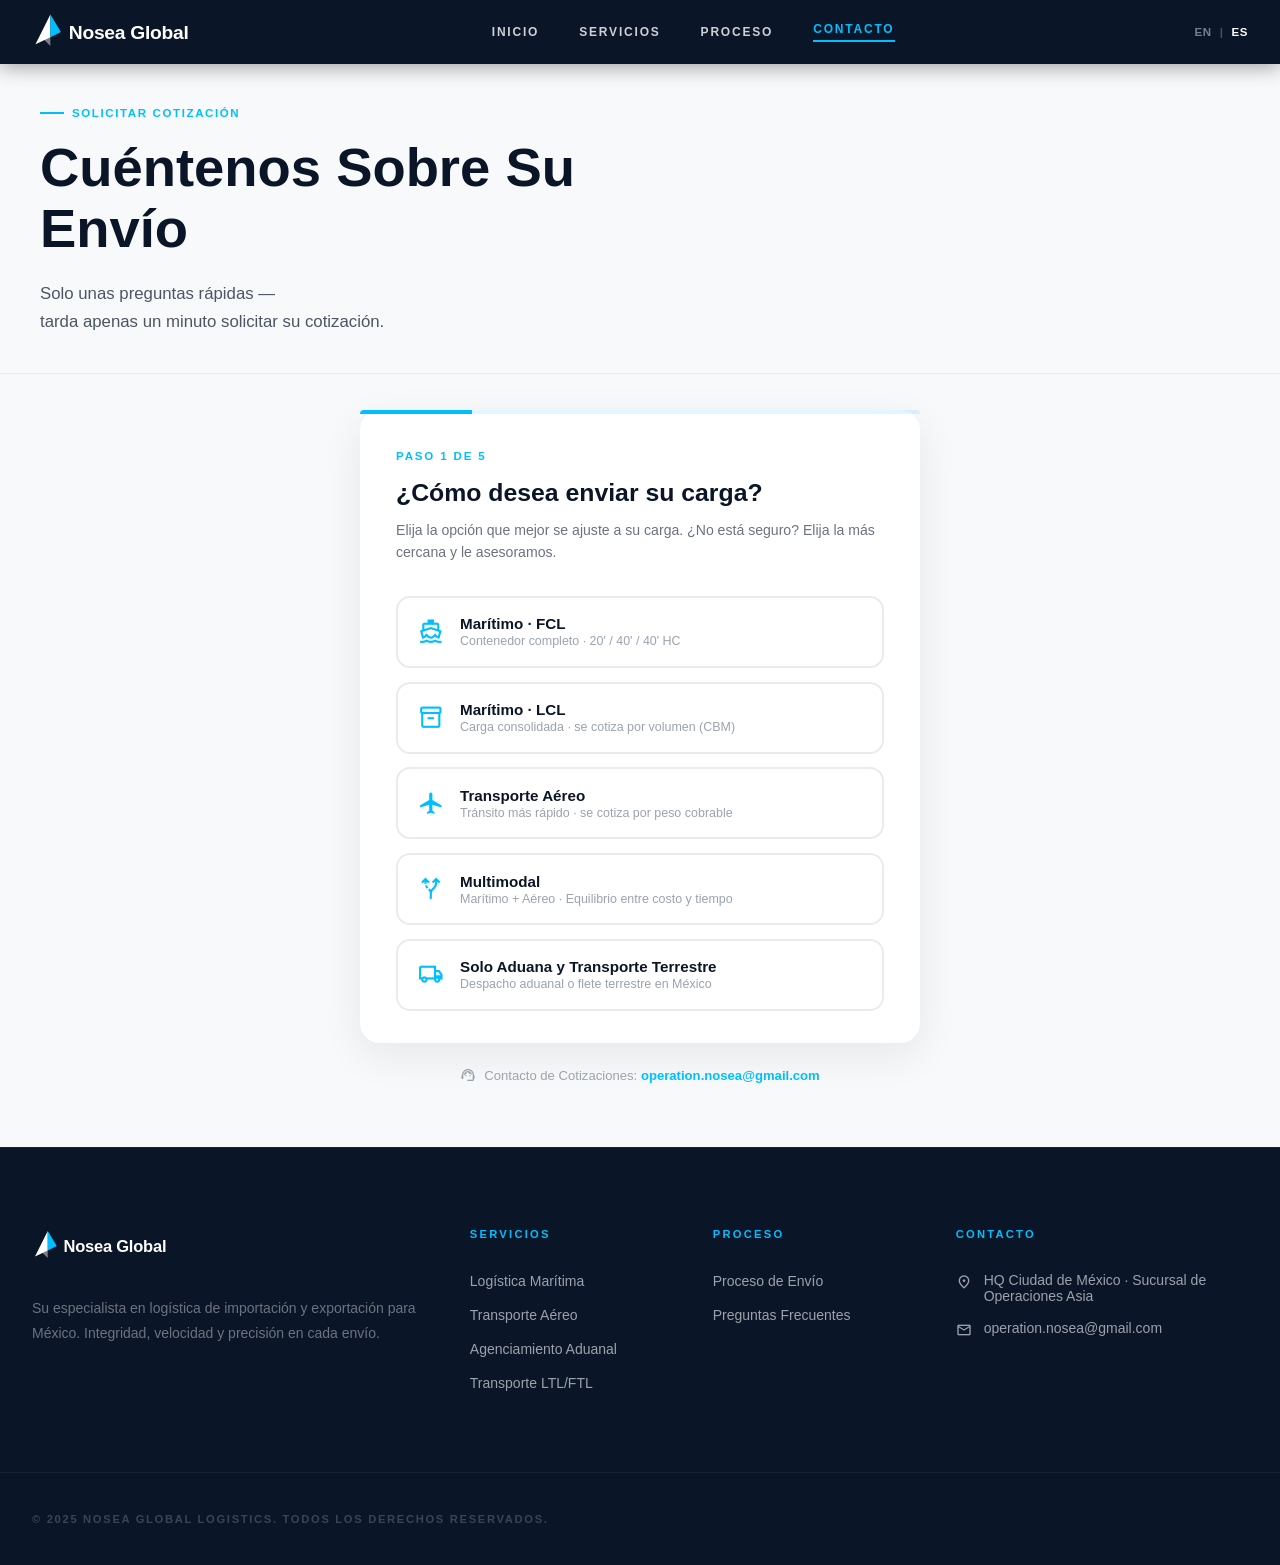
==== commit 389561fb: "AU-0002: quote form v3 - all countries, Incoterms combo, CBM formula, 24h reply - Location data: 198" ====
--- a/contact-es.html
+++ b/contact-es.html
@@ -3,133 +3,22 @@
 <head>
 <meta charset="utf-8"/>
 <meta name="viewport" content="width=device-width, initial-scale=1.0"/>
-<link rel="icon" href="/favicon.ico" sizes="48x48"/>
-<link rel="icon" href="/icon.svg" type="image/svg+xml"/>
-<link rel="icon" href="/favicon-32x32.png" type="image/png" sizes="32x32"/>
-<link rel="apple-touch-icon" href="/apple-touch-icon.png"/>
-<title>Solicite Cotización de Flete Marítimo a México | Nosea Global</title>
-<meta name="description" content="Solicite su cotización de flete marítimo o aéreo a México, con despacho aduanal y entrega terrestre. Respuesta detallada en 24 horas."/>
-<meta name="keywords" content="tarifa de flete marítimo, flete marítimo México, flete internacional México, cotización de flete México, agente de carga México"/>
+<title>Solicitar Cotización de Carga a México | Transporte Marítimo y Aéreo - Nosea Global</title>
+<meta name="description" content="Solicite una cotización gratuita para transporte marítimo, aéreo o agenciamiento aduanal a México. Respuesta rápida y todo incluido en 24 horas."/>
+<meta name="keywords" content="logística de importación y exportación México, agente aduanal México, transporte marítimo a México, transporte aéreo a México, importar desde China a México, agenciamiento aduanal México, transporte de carga México, distribución terrestre México"/>
 <link rel="alternate" hreflang="es" href="https://noseaglobal.com/contact-es.html"/>
-<link rel="alternate" hreflang="ko" href="https://noseaglobal.com/contact-ko.html"/>
-<link rel="alternate" hreflang="x-default" href="https://noseaglobal.com/contact.html"/>
-<link rel="canonical" href="https://noseaglobal.com/contact-es.html"/>
-<meta property="og:type" content="website"/>
-<meta property="og:site_name" content="Nosea Global"/>
-<meta property="og:locale" content="es_MX"/>
-<meta property="og:title" content="Solicite Cotización de Flete Marítimo a México | Nosea Global"/>
-<meta property="og:description" content="Solicite su cotización de flete marítimo o aéreo a México, con despacho aduanal y entrega terrestre. Respuesta detallada en 24 horas."/>
-<meta property="og:url" content="https://noseaglobal.com/contact-es.html"/>
-<meta property="og:image" content="https://images.unsplash.com/photo-1578575437130-527eed3abbec?w=1200&q=85&auto=format&fit=crop"/>
-<meta property="og:image:width" content="1200"/>
-<meta property="og:image:height" content="800"/>
-<meta property="og:image:alt" content="Buque de carga en altamar"/>
-<meta name="twitter:card" content="summary_large_image"/>
-<script type="application/ld+json">
-{
- "@context": "https://schema.org",
- "@graph": [
-  {
-   "@type": "Organization",
-   "@id": "https://noseaglobal.com/#organization",
-   "name": "Nosea Global",
-   "alternateName": [
-    "Nosea Global Logistics",
-    "노세아글로벌"
-   ],
-   "url": "https://noseaglobal.com/",
-   "email": "nosea.op@noseaglobal.com",
-   "description": "Agente de carga internacional especializado en logística México: flete marítimo, transporte aéreo, despacho aduanal y distribución terrestre entre Asia y México.",
-   "areaServed": [
-    {
-     "@type": "Country",
-     "name": "Mexico"
-    },
-    {
-     "@type": "Country",
-     "name": "South Korea"
-    }
-   ],
-   "knowsAbout": [
-    "Freight forwarding",
-    "Sea freight",
-    "Air freight",
-    "Customs brokerage",
-    "IMMEX logistics",
-    "Inland transportation"
-   ],
-   "contactPoint": {
-    "@type": "ContactPoint",
-    "contactType": "customer service",
-    "email": "nosea.op@noseaglobal.com",
-    "availableLanguage": [
-     "Korean",
-     "English",
-     "Spanish"
-    ]
-   }
-  },
-  {
-   "@type": "WebSite",
-   "@id": "https://noseaglobal.com/#website",
-   "url": "https://noseaglobal.com/",
-   "name": "Nosea Global",
-   "inLanguage": [
-    "en",
-    "es",
-    "ko"
-   ],
-   "publisher": {
-    "@id": "https://noseaglobal.com/#organization"
-   }
-  },
-  {
-   "@type": "BreadcrumbList",
-   "@id": "https://noseaglobal.com/contact-es.html#breadcrumb",
-   "itemListElement": [
-    {
-     "@type": "ListItem",
-     "position": 1,
-     "name": "Inicio",
-     "item": "https://noseaglobal.com/index-es.html"
-    },
-    {
-     "@type": "ListItem",
-     "position": 2,
-     "name": "Contacto",
-     "item": "https://noseaglobal.com/contact-es.html"
-    }
-   ]
-  },
-  {
-   "@type": "ContactPage",
-   "@id": "https://noseaglobal.com/contact-es.html#webpage",
-   "url": "https://noseaglobal.com/contact-es.html",
-   "name": "Solicite Cotización de Flete Marítimo a México | Nosea Global",
-   "description": "Solicite su cotización de flete marítimo o aéreo a México, con despacho aduanal y entrega terrestre. Respuesta detallada en 24 horas.",
-   "inLanguage": "es",
-   "isPartOf": {
-    "@id": "https://noseaglobal.com/#website"
-   },
-   "breadcrumb": {
-    "@id": "https://noseaglobal.com/contact-es.html#breadcrumb"
-   }
-  }
- ]
-}
-</script>
 <link rel="alternate" hreflang="en" href="https://noseaglobal.com/contact.html"/>
-<link rel="preload" href="/fonts/pretendard-1.3.9/PretendardStdVariable.subset.6.woff2" as="font" type="font/woff2" crossorigin/>
-<link rel="stylesheet" href="/fonts/pretendard-1.3.9/pretendard-subset.css"/>
+<link href="https://fonts.googleapis.com/css2?family=Roboto:wght@400;500;700;900&family=Playfair+Display:wght@700&display=swap" rel="stylesheet"/>
+<link href="https://fonts.googleapis.com/css2?family=Material+Symbols+Outlined:wght,FILL@100..700,0..1&display=swap" rel="stylesheet"/>
 <style>
-@property --os-scroll-percent{syntax: "<number>"; inherits: true; initial-value: 0;}@property --os-viewport-percent{syntax: "<number>"; inherits: true; initial-value: 0;}
+@font-face{font-family:Pretendard;font-style:normal;font-weight:45 920;src:url(https://ssl.pstatic.net/static/papago/service/papago-plus/assets/PretendardJPVariable.woff2) format("woff2-variations");font-display:swap}@property --os-scroll-percent{syntax: "<number>"; inherits: true; initial-value: 0;}@property --os-viewport-percent{syntax: "<number>"; inherits: true; initial-value: 0;}
 *,*::before,*::after{box-sizing:border-box;margin:0;padding:0;}
 html{scroll-behavior:smooth;}
 body{font-family:'Pretendard',sans-serif;background:#fff;color:#0a1628;}
 a{text-decoration:none;color:inherit;}
 img{display:block;max-width:100%;}
 :root{--cyan:#00BFFF;--navy:#0a1628;--surface:#f8f9fa;}
-.material-symbols-outlined{display:inline-block;width:1em;height:1em;font-size:24px;line-height:1;vertical-align:middle;fill:currentColor;flex-shrink:0;}
+.material-symbols-outlined{font-family:'Material Symbols Outlined';font-variation-settings:'FILL' 0,'wght' 400,'GRAD' 0,'opsz' 24;font-style:normal;line-height:1;vertical-align:middle;display:inline-block;}
 
 /* ── NAV (메인과 동일) ── */
 header{position:fixed;top:0;left:0;right:0;height:64px;background:var(--navy);display:flex;align-items:center;z-index:100;box-shadow:0 2px 20px rgba(0,0,0,.4);}
@@ -366,10 +255,10 @@
 
 /* ── QUOTE STEP FORM (Toss-style one-question-per-screen) ── */
 .quote-section{background:var(--surface);display:flex;flex-direction:column;align-items:center;justify-content:center;padding:2.25rem 1.25rem 4rem;}
-.quote-container{width:100%;max-width:560px;background:#fff;border-radius:20px;box-shadow:0 12px 40px rgba(10,22,40,.08);overflow:hidden;}
-.quote-progress{height:4px;background:rgba(0,191,255,.12);}
+.quote-container{width:100%;max-width:560px;background:#fff;border-radius:20px;box-shadow:0 12px 40px rgba(10,22,40,.08);}
+.quote-progress{height:4px;background:rgba(0,191,255,.12);border-radius:20px 20px 0 0;overflow:hidden;}
 .quote-progress-bar{height:100%;width:20%;background:var(--cyan);transition:width .4s ease;}
-.quote-steps{position:relative;padding:2.25rem 2.25rem 2rem;}
+.quote-steps{position:relative;padding:2.25rem 2.25rem 2rem;overflow-x:clip;}
 .quote-step{display:none;animation:quoteIn .35s ease;}
 .quote-step.active{display:block;}
 @keyframes quoteIn{from{opacity:0;transform:translateX(16px);}to{opacity:1;transform:translateX(0);}}
@@ -407,55 +296,162 @@
 .summary-row:last-child{border-bottom:none;}
 .summary-row span:first-child{color:#9aa3af;font-weight:700;flex-shrink:0;}
 .summary-row span:last-child{color:var(--navy);text-align:right;}
+.send-error{display:none;background:var(--surface);border-left:3px solid var(--navy);border-radius:10px;padding:1rem 1.2rem;margin-bottom:1.5rem;text-align:left;font-size:.85rem;color:var(--navy);line-height:1.6;}
+.send-error.show{display:block;}
+.send-error b{display:block;margin-bottom:.25rem;}
+.send-error a{color:var(--navy);font-weight:700;text-decoration:underline;}
+.btn-next.is-sending .material-symbols-outlined{animation:qspin 1s linear infinite;}
+@keyframes qspin{to{transform:rotate(360deg);}}
+.step-back.is-hidden{visibility:hidden;}
 .contact-person{width:100%;max-width:560px;display:flex;align-items:center;justify-content:center;gap:.5rem;margin-top:1.5rem;font-size:.82rem;color:#9aa3af;}
 .contact-person a{color:var(--cyan);font-weight:700;}
 .contact-person .material-symbols-outlined{font-size:1rem;}
 .autocomplete-wrap{position:relative;}
-.autocomplete-list{display:none;position:absolute;top:calc(100% + 4px);left:0;right:0;background:#fff;border:1px solid #e9ecef;border-radius:10px;box-shadow:0 8px 24px rgba(10,22,40,.1);max-height:220px;overflow-y:auto;z-index:10;}
+.autocomplete-list{display:none;position:absolute;top:calc(100% + 4px);left:0;right:0;background:#fff;border:1px solid #e9ecef;border-radius:10px;box-shadow:0 8px 24px rgba(10,22,40,.1);max-height:300px;overflow-y:auto;z-index:10;}
 .autocomplete-list.open{display:block;}
-.autocomplete-item{display:flex;align-items:center;gap:.5rem;padding:.65rem 1rem;cursor:pointer;font-size:.88rem;color:var(--navy);}
-.autocomplete-item:hover,.autocomplete-item.highlighted{background:var(--surface);}
-.ac-tags{display:flex;align-items:center;gap:.4rem;flex:1;min-width:0;}
-.ac-tag{display:inline-flex;align-items:center;font-size:.78rem;font-weight:700;padding:3px 9px;border-radius:20px;white-space:nowrap;}
-.ac-tag-country{background:rgba(10,22,40,.06);color:var(--navy);}
-.ac-tag-city{background:rgba(0,191,255,.1);color:#0089b3;}
-.ac-code{margin-left:auto;flex-shrink:0;font-size:.66rem;color:#c7ccd3;font-weight:500;letter-spacing:.02em;}
-.autocomplete-empty{padding:.85rem 1rem;font-size:.82rem;color:#9aa3af;}
+.ac-group{position:sticky;top:0;z-index:1;display:flex;align-items:center;justify-content:space-between;gap:.5rem;padding:.5rem 1rem .4rem;background:var(--surface);font-size:.72rem;font-weight:800;letter-spacing:.06em;text-transform:uppercase;color:var(--navy);border-bottom:1px solid #e9ecef;}
+.ac-group small{font-size:.66rem;font-weight:700;letter-spacing:.02em;text-transform:none;color:#9aa3af;}
+.autocomplete-item{display:flex;align-items:center;gap:.6rem;padding:.6rem 1rem;cursor:pointer;font-size:.88rem;color:var(--navy);}
+.autocomplete-item:hover,.autocomplete-item.highlighted{background:rgba(0,191,255,.08);}
+.autocomplete-item .material-symbols-outlined{font-size:1.05rem;color:#9aa3af;flex-shrink:0;}
+.ac-name{flex:1;min-width:0;display:flex;flex-direction:column;}
+.ac-name b{font-weight:700;}
+.ac-name small{font-size:.72rem;color:#9aa3af;}
+.ac-code{margin-left:auto;flex-shrink:0;font-size:.74rem;font-weight:700;color:#0089b3;background:rgba(0,191,255,.1);padding:2px 8px;border-radius:20px;letter-spacing:.02em;}
+.autocomplete-empty{padding:.85rem 1rem;font-size:.82rem;color:#6b7280;line-height:1.5;}
 select.field-input{appearance:none;background-image:url("data:image/svg+xml,%3Csvg xmlns='http://www.w3.org/2000/svg' viewBox='0 0 24 24' fill='%239aa3af'%3E%3Cpath d='M7 10l5 5 5-5z'/%3E%3C/svg%3E");background-repeat:no-repeat;background-position:right 1rem center;background-size:20px;padding-right:2.75rem;}
+textarea.field-input{resize:vertical;min-height:84px;line-height:1.5;}
+.field-group label .req,.field-label .req{color:var(--cyan);}
+.field-group label .opt,.field-label .opt{font-weight:500;color:#9aa3af;font-size:.74rem;}
+.field-label{display:block;font-size:.8rem;font-weight:700;color:var(--navy);}
+.field-hint{font-size:.76rem;color:#6b7280;line-height:1.5;margin-top:.45rem;}
+.field-hint-block{margin:-.6rem 0 1.4rem;}
+.field-error{display:none;align-items:flex-start;gap:.35rem;margin-top:.45rem;font-size:.78rem;font-weight:700;color:var(--navy);line-height:1.45;}
+.field-error.show{display:flex;}
+.field-error::before{content:'error';font-family:'Material Symbols Outlined';font-size:1rem;line-height:1.15;font-weight:400;color:var(--navy);}
+.field-input.invalid{border-color:var(--navy);}
+.sr-only{position:absolute;width:1px;height:1px;padding:0;margin:-1px;overflow:hidden;clip:rect(0,0,0,0);white-space:nowrap;border:0;}
+.hp-field{position:absolute;left:-9999px;top:auto;width:1px;height:1px;overflow:hidden;}
+.mode-block{display:none;}
+.mode-block.show{display:block;}
+.label-row{display:flex;align-items:center;justify-content:space-between;gap:.75rem;margin-bottom:.1rem;}
+.unit-toggle{display:inline-flex;border:2px solid #e9ecef;border-radius:10px;overflow:hidden;flex-shrink:0;}
+.unit-toggle button{background:#fff;border:none;padding:.35rem .8rem;font-family:inherit;font-size:.78rem;font-weight:700;color:#9aa3af;cursor:pointer;}
+.unit-toggle button.active{background:var(--navy);color:#fff;}
+.row-list{display:flex;flex-direction:column;gap:.6rem;margin-top:.6rem;}
+.cnt-row{display:grid;grid-template-columns:1fr 92px 40px;gap:.5rem;align-items:center;}
+.dim-row{border:2px solid #e9ecef;border-radius:12px;padding:.7rem .75rem;display:grid;grid-template-columns:1fr 1fr 1fr;gap:.5rem;}
+.dim-row .dim-cell{display:flex;flex-direction:column;gap:.25rem;min-width:0;}
+.dim-row .dim-cell .dim-lab{font-size:.74rem;font-weight:700;color:var(--navy);line-height:1.3;}
+.unit-wrap{position:relative;display:block;}
+.unit-wrap .field-input{padding-right:2.4rem;}
+.unit-suf{position:absolute;right:.65rem;top:50%;transform:translateY(-50%);font-size:.76rem;font-weight:700;color:#6b7280;pointer-events:none;}
+.dim-row .field-input,.cnt-row .field-input{padding:.65rem .7rem;font-size:.95rem;}
+.dim-row .dim-foot{grid-column:1 / -1;display:grid;grid-template-columns:110px 1fr 40px;gap:.6rem;align-items:end;}
+.dim-formula{font-size:.8rem;color:var(--navy);line-height:1.4;padding-bottom:.55rem;min-width:0;overflow-wrap:anywhere;}
+.dim-formula b{white-space:nowrap;font-weight:800;}
+.dim-formula.is-empty{color:#9aa3af;}
+.dim-formula.is-empty b{font-weight:600;}
+.btn-row-del{width:40px;height:40px;border:none;background:none;border-radius:50%;color:#9aa3af;cursor:pointer;display:inline-flex;align-items:center;justify-content:center;}
+.btn-row-del:hover{background:var(--surface);color:var(--navy);}
+.btn-row-del[disabled]{visibility:hidden;}
+.btn-add{margin-top:.6rem;background:none;border:2px dashed #e9ecef;border-radius:10px;width:100%;padding:.6rem;font-family:inherit;font-size:.82rem;font-weight:700;color:var(--navy);cursor:pointer;display:flex;align-items:center;justify-content:center;gap:.35rem;}
+.btn-add:hover{border-color:rgba(0,191,255,.5);}
+.btn-add .material-symbols-outlined{font-size:1.1rem;color:var(--cyan);}
+.check-line{display:flex !important;align-items:center;gap:.5rem;margin:.85rem 0 0 !important;font-weight:500 !important;font-size:.84rem !important;color:#4b5563 !important;cursor:pointer;}
+.check-line input{width:18px;height:18px;accent-color:var(--navy);}
+#cbmDirectWrap{margin-top:.6rem;}
+#dimArea.is-off{opacity:.45;pointer-events:none;}
+.calc-box{background:var(--surface);border-radius:12px;padding:.85rem 1rem;margin:-.4rem 0 1.4rem;font-size:.84rem;color:var(--navy);}
+.calc-box:empty{display:none;}
+.calc-row{display:flex;justify-content:space-between;gap:1rem;padding:.25rem 0;}
+.calc-row span:first-child{color:#6b7280;}
+.calc-row b{text-align:right;}
+.calc-row.is-main b{color:var(--navy);font-size:.95rem;}
+.calc-note{font-size:.72rem;color:#9aa3af;margin-top:.35rem;line-height:1.45;}
+.calc-total{display:flex;justify-content:space-between;align-items:baseline;flex-wrap:wrap;gap:.25rem 1rem;padding:.15rem 0 .55rem;margin-bottom:.3rem;border-bottom:1px solid rgba(0,0,0,.05);}
+.calc-total span{font-weight:700;color:var(--navy);font-size:.9rem;}
+.calc-total b{font-size:1.4rem;font-weight:800;color:var(--navy);}
+.calc-total b small{font-size:.8rem;font-weight:700;color:#6b7280;}
+.ac-country{display:flex;align-items:center;gap:.5rem;padding:.6rem 1rem;cursor:pointer;font-size:.88rem;color:var(--navy);border-bottom:1px solid #e9ecef;}
+.ac-country:hover,.ac-country.highlighted{background:rgba(0,191,255,.08);}
+.ac-country .material-symbols-outlined{font-size:1.15rem;color:#9aa3af;flex-shrink:0;}
+.ac-country.is-open .material-symbols-outlined{color:var(--cyan);}
+.ac-count{margin-left:auto;flex-shrink:0;font-size:.72rem;color:#9aa3af;text-align:right;}
+.autocomplete-item.is-nested{padding-left:2.2rem;background:rgba(0,191,255,.06);}
+.autocomplete-item.is-nested:hover,.autocomplete-item.is-nested.highlighted{background:rgba(0,191,255,.12);}
+.ac-tag{display:inline-block;margin-left:.4rem;padding:0 6px;border-radius:20px;border:1px solid var(--navy);font-size:.64rem;font-weight:700;color:var(--navy);vertical-align:1px;}
+.field-note{background:var(--surface);border-left:3px solid var(--cyan);border-radius:8px;padding:.5rem .75rem;color:var(--navy);}
+.field-note[hidden]{display:none;}
+.calc-total{display:flex;justify-content:space-between;align-items:baseline;flex-wrap:wrap;gap:.25rem 1rem;padding:.15rem 0 .55rem;margin-bottom:.3rem;border-bottom:1px solid rgba(0,0,0,.05);}
+.calc-total span{font-weight:700;color:var(--navy);font-size:.9rem;}
+.calc-total b{font-size:1.4rem;font-weight:800;color:var(--navy);}
+.calc-total b small{font-size:.8rem;font-weight:700;color:#6b7280;}
+.ac-country{display:flex;align-items:center;gap:.5rem;padding:.6rem 1rem;cursor:pointer;font-size:.88rem;color:var(--navy);border-bottom:1px solid #e9ecef;}
+.ac-country:hover,.ac-country.highlighted{background:rgba(0,191,255,.08);}
+.ac-country .material-symbols-outlined{font-size:1.15rem;color:#9aa3af;flex-shrink:0;}
+.ac-country.is-open .material-symbols-outlined{color:var(--cyan);}
+.ac-count{margin-left:auto;flex-shrink:0;font-size:.72rem;color:#9aa3af;text-align:right;}
+.autocomplete-item.is-nested{padding-left:2.2rem;background:rgba(0,191,255,.06);}
+.autocomplete-item.is-nested:hover,.autocomplete-item.is-nested.highlighted{background:rgba(0,191,255,.12);}
+.ac-tag{display:inline-block;margin-left:.4rem;padding:0 6px;border-radius:20px;border:1px solid var(--navy);font-size:.64rem;font-weight:700;color:var(--navy);vertical-align:1px;}
+.field-note{background:var(--surface);border-left:3px solid var(--cyan);border-radius:8px;padding:.5rem .75rem;color:var(--navy);}
+.field-note[hidden]{display:none;}
+.calc-total{display:flex;justify-content:space-between;align-items:baseline;flex-wrap:wrap;gap:.25rem 1rem;padding:.15rem 0 .55rem;margin-bottom:.3rem;border-bottom:1px solid rgba(0,0,0,.05);}
+.calc-total span{font-weight:700;color:var(--navy);font-size:.9rem;}
+.calc-total b{font-size:1.4rem;font-weight:800;color:var(--navy);}
+.calc-total b small{font-size:.8rem;font-weight:700;color:#6b7280;}
+.ac-country{display:flex;align-items:center;gap:.5rem;padding:.6rem 1rem;cursor:pointer;font-size:.88rem;color:var(--navy);border-bottom:1px solid #e9ecef;}
+.ac-country:hover,.ac-country.highlighted{background:rgba(0,191,255,.08);}
+.ac-country .material-symbols-outlined{font-size:1.15rem;color:#9aa3af;flex-shrink:0;}
+.ac-country.is-open .material-symbols-outlined{color:var(--cyan);}
+.ac-count{margin-left:auto;flex-shrink:0;font-size:.72rem;color:#9aa3af;text-align:right;}
+.autocomplete-item.is-nested{padding-left:2.2rem;background:rgba(0,191,255,.06);}
+.autocomplete-item.is-nested:hover,.autocomplete-item.is-nested.highlighted{background:rgba(0,191,255,.12);}
+.ac-tag{display:inline-block;margin-left:.4rem;padding:0 6px;border-radius:20px;border:1px solid var(--navy);font-size:.64rem;font-weight:700;color:var(--navy);vertical-align:1px;}
+.field-note{background:var(--surface);border-left:3px solid var(--cyan);border-radius:8px;padding:.5rem .75rem;color:var(--navy);}
+.field-note[hidden]{display:none;}
+.calc-total{display:flex;justify-content:space-between;align-items:baseline;flex-wrap:wrap;gap:.25rem 1rem;padding:.15rem 0 .55rem;margin-bottom:.3rem;border-bottom:1px solid rgba(0,0,0,.05);}
+.calc-total span{font-weight:700;color:var(--navy);font-size:.9rem;}
+.calc-total b{font-size:1.4rem;font-weight:800;color:var(--navy);}
+.calc-total b small{font-size:.8rem;font-weight:700;color:#6b7280;}
+.ac-country{display:flex;align-items:center;gap:.5rem;padding:.6rem 1rem;cursor:pointer;font-size:.88rem;color:var(--navy);border-bottom:1px solid #e9ecef;}
+.ac-country:hover,.ac-country.highlighted{background:rgba(0,191,255,.08);}
+.ac-country .material-symbols-outlined{font-size:1.15rem;color:#9aa3af;flex-shrink:0;}
+.ac-country.is-open .material-symbols-outlined{color:var(--cyan);}
+.ac-count{margin-left:auto;flex-shrink:0;font-size:.72rem;color:#9aa3af;text-align:right;}
+.autocomplete-item.is-nested{padding-left:2.2rem;background:rgba(0,191,255,.06);}
+.autocomplete-item.is-nested:hover,.autocomplete-item.is-nested.highlighted{background:rgba(0,191,255,.12);}
+.ac-tag{display:inline-block;margin-left:.4rem;padding:0 6px;border-radius:20px;border:1px solid var(--navy);font-size:.64rem;font-weight:700;color:var(--navy);vertical-align:1px;}
+.field-note{background:var(--surface);border-left:3px solid var(--cyan);border-radius:8px;padding:.5rem .75rem;color:var(--navy);}
+.field-note[hidden]{display:none;}
+.summary-row span:last-child{white-space:pre-line;word-break:break-word;}
+.quote-steps h2[tabindex="-1"]:focus{outline:none;}
 @media(max-width:480px){
   .quote-steps{padding:2.25rem 1.5rem 2rem;min-height:0;}
   .quote-q{font-size:1.3rem;}
   .field-row{grid-template-columns:1fr;}
+  .quote-section{padding:1.5rem .75rem 3rem;}
+  .quote-steps{padding:1.75rem 1.1rem 1.75rem;}
+  .cnt-row{grid-template-columns:1fr 76px 36px;}
+  .dim-row{padding:.6rem;}
+  .dim-row .dim-foot{grid-template-columns:84px 1fr 36px;}
+  .dim-row{gap:.45rem;}
+  .unit-wrap .field-input{padding-right:2.1rem;padding-left:.55rem;}
+  .unit-suf{right:.5rem;}
+  .btn-row-del{width:36px;height:36px;}
+  .summary-row{flex-direction:column;gap:.15rem;}
+  .summary-row span:last-child{text-align:left;}
+  .field-input{font-size:16px;}
 }
 </style>
-<!-- Google tag (gtag.js) - GA4 -->
-<script async src="https://www.googletagmanager.com/gtag/js?id=G-B38WF4MDHT"></script>
-<script>
-window.dataLayer=window.dataLayer||[];
-function gtag(){dataLayer.push(arguments);}
-gtag('js',new Date());
-gtag('config','G-B38WF4MDHT');
-// Track email links and "Get a Quote" CTAs across the site
-document.addEventListener('click',function(e){
-  var a=e.target.closest&&e.target.closest('a[href]');
-  if(!a) return;
-  var h=a.getAttribute('href')||'';
-  var loc=a.closest('footer')?'footer':(a.closest('header,.nav-drawer')?'nav':'content');
-  if(h.indexOf('mailto:')===0){
-    gtag('event','email_click',{link_location:loc});
-  }else if(/^contact(-es|-ko)?\.html/.test(h)&&!/contact(-es|-ko)?\.html$/.test(location.pathname)){
-    gtag('event','quote_cta_click',{link_location:loc,link_text:a.textContent.trim().slice(0,50)});
-  }
-},true);
-</script>
 </head>
 <body>
-<svg xmlns="http://www.w3.org/2000/svg" style="position:absolute;width:0;height:0;overflow:hidden" aria-hidden="true" focusable="false"><symbol id="i-alt_route" viewBox="0 -960 960 960"><path d="M440-80v-200q0-56-17-83t-45-53l57-57q12 11 23 23.5t22 26.5q14-19 28.5-33.5T538-485q38-35 69-81t33-161l-63 63-57-56 160-160 160 160-56 56-64-63q-2 143-44 203.5T592-425q-32 29-52 56.5T520-280v200h-80ZM248-633q-4-20-5.5-44t-2.5-50l-64 63-56-56 160-160 160 160-57 56-63-62q0 21 2 39.5t4 34.5l-78 19Zm86 176q-20-21-38.5-49T263-575l77-19q10 27 23 46t28 34l-57 57Z"/></symbol><symbol id="i-arrow_back" viewBox="0 -960 960 960"><path d="m313-440 224 224-57 56-320-320 320-320 57 56-224 224h487v80H313Z"/></symbol><symbol id="i-arrow_forward" viewBox="0 -960 960 960"><path d="M647-440H160v-80h487L423-744l57-56 320 320-320 320-57-56 224-224Z"/></symbol><symbol id="i-check_circle" viewBox="0 -960 960 960"><path d="m424-296 282-282-56-56-226 226-114-114-56 56 170 170Zm56 216q-83 0-156-31.5T197-197q-54-54-85.5-127T80-480q0-83 31.5-156T197-763q54-54 127-85.5T480-880q83 0 156 31.5T763-763q54 54 85.5 127T880-480q0 83-31.5 156T763-197q-54 54-127 85.5T480-80Zm0-80q134 0 227-93t93-227q0-134-93-227t-227-93q-134 0-227 93t-93 227q0 134 93 227t227 93Zm0-320Z"/></symbol><symbol id="i-directions_boat" viewBox="0 -960 960 960"><path d="M152-80h-32v-80h32q48 0 91.5-10.5T341-204q38 19 66.5 31.5T480-160q44 0 72.5-12.5T619-204q53 23 97.5 33.5T809-160h31v80h-31q-49 0-95.5-9T622-116q-40 19-73 27t-69 8q-36 0-68.5-8T339-116q-45 18-91.5 27T152-80Zm223-200-45-40q-27 27-60.5 46T198-247l-85-273q-5-17 3-31t25-19l59-16v-134q0-33 23.5-56.5T280-800h100v-80h200v80h100q33 0 56.5 23.5T760-720v134l59 16q17 5 25 19t3 31l-85 273q-38-8-71.5-27T630-320l-45 40q-45 40-105 40t-105-40Zm107-40q31 0 55-20.5t44-43.5l46-53 41 42q11 11 22.5 20.5T713-355l46-149-279-73-278 73 46 149q11-10 22.5-19.5T293-395l41-42 46 53q20 24 45 44t57 20ZM280-607l200-53 200 53v-113H280v113Zm201 158Z"/></symbol><symbol id="i-flight" viewBox="0 -960 960 960"><path d="M280-80v-100l120-84v-144L80-280v-120l320-224v-176q0-33 23.5-56.5T480-880q33 0 56.5 23.5T560-800v176l320 224v120L560-408v144l120 84v100l-200-60-200 60Z"/></symbol><symbol id="i-location_on" viewBox="0 -960 960 960"><path d="M536.5-503.5Q560-527 560-560t-23.5-56.5Q513-640 480-640t-56.5 23.5Q400-593 400-560t23.5 56.5Q447-480 480-480t56.5-23.5ZM480-186q122-112 181-203.5T720-552q0-109-69.5-178.5T480-800q-101 0-170.5 69.5T240-552q0 71 59 162.5T480-186Zm0 106Q319-217 239.5-334.5T160-552q0-150 96.5-239T480-880q127 0 223.5 89T800-552q0 100-79.5 217.5T480-80Zm0-480Z"/></symbol><symbol id="i-mail" viewBox="0 -960 960 960"><path d="M160-160q-33 0-56.5-23.5T80-240v-480q0-33 23.5-56.5T160-800h640q33 0 56.5 23.5T880-720v480q0 33-23.5 56.5T800-160H160Zm320-280L160-640v400h640v-400L480-440Zm0-80 320-200H160l320 200ZM160-640v-80 480-400Z"/></symbol><symbol id="i-progress_activity" viewBox="0 -960 960 960"><path d="M325-111.5q-73-31.5-127.5-86t-86-127.5Q80-398 80-480.5t31.5-155q31.5-72.5 86-127t127.5-86Q398-880 480-880q17 0 28.5 11.5T520-840q0 17-11.5 28.5T480-800q-133 0-226.5 93.5T160-480q0 133 93.5 226.5T480-160q133 0 226.5-93.5T800-480q0-17 11.5-28.5T840-520q17 0 28.5 11.5T880-480q0 82-31.5 155t-86 127.5q-54.5 54.5-127 86T480.5-80Q398-80 325-111.5Z"/></symbol><symbol id="i-send" viewBox="0 -960 960 960"><path d="M120-160v-640l760 320-760 320Zm80-120 474-200-474-200v140l240 60-240 60v140Zm0 0v-400 400Z"/></symbol><symbol id="i-support_agent" viewBox="0 -960 960 960"><path d="M440-120v-80h320v-284q0-117-81.5-198.5T480-764q-117 0-198.5 81.5T200-484v244h-40q-33 0-56.5-23.5T80-320v-80q0-21 10.5-39.5T120-469l3-53q8-68 39.5-126t79-101q47.5-43 109-67T480-840q68 0 129 24t109 66.5Q766-707 797-649t40 126l3 52q19 9 29.5 27t10.5 38v92q0 20-10.5 38T840-249v49q0 33-23.5 56.5T760-120H440ZM331.5-411.5Q320-423 320-440t11.5-28.5Q343-480 360-480t28.5 11.5Q400-457 400-440t-11.5 28.5Q377-400 360-400t-28.5-11.5Zm240 0Q560-423 560-440t11.5-28.5Q583-480 600-480t28.5 11.5Q640-457 640-440t-11.5 28.5Q617-400 600-400t-28.5-11.5ZM241-462q-7-106 64-182t177-76q89 0 156.5 56.5T720-519q-91-1-167.5-49T435-698q-16 80-67.5 142.5T241-462Z"/></symbol></svg>
 
 <!-- HEADER -->
 <header>
   <nav>
-    <a href="index-es.html" style="display:inline-flex;align-items:center;" aria-label="Nosea Global - Inicio">
+    <a href="index-es.html" style="display:inline-flex;align-items:center;">
       <svg viewBox="0 0 210 48" style="height:42px;width:auto;display:block;" aria-label="Nosea Global" xmlns="http://www.w3.org/2000/svg"><path d="M21 4 L4 38 L21 30 Z" fill="#ffffff"/><path d="M21 4 L21 30 L33 24 Z" fill="#00BFFF"/><path d="M13 32 L21 30 L21 40 Z" fill="#ffffff" fill-opacity="0.45"/><text x="42" y="32" font-family="Pretendard, Arial, sans-serif" font-size="22" font-weight="800" letter-spacing="-0.3" fill="#ffffff">Nosea Global</text></svg>
     </a>
     <div class="nav-links">
@@ -467,9 +463,9 @@
     <div class="lang-switch">
       <a href="contact.html">EN</a>
       <span class="lang-sep">|</span>
-      <a href="contact-es.html" class="active">ES</a><span class="lang-sep">|</span><a href="contact-ko.html">KO</a>
+      <a href="contact-es.html" class="active">ES</a>
     </div>
-    <button class="nav-hamburger" id="hamburger" aria-label="Abrir o cerrar menú">
+    <button class="nav-hamburger" id="hamburger" aria-label="Toggle menu">
       <span></span><span></span><span></span>
     </button>
   </nav>
@@ -481,7 +477,7 @@
   <a href="process-es.html">Proceso</a>
   <a href="contact-es.html" class="active">Contacto</a>
   <a href="contact-es.html" class="drawer-cta">Solicitar Cotización</a>
-  <div class="drawer-lang"><a href="contact.html">EN</a><span class="lang-sep">|</span><a href="contact-es.html" class="active">ES</a><span class="lang-sep">|</span><a href="contact-ko.html">KO</a></div>
+  <div class="drawer-lang"><a href="contact.html">EN</a><span class="lang-sep">|</span><a href="contact-es.html" class="active">ES</a></div>
 </div>
 <!-- PAGE HERO -->
 <div class="page-hero">
@@ -498,128 +494,200 @@
     <div class="quote-progress"><div class="quote-progress-bar" id="progressBar"></div></div>
     <div class="quote-steps" id="quoteSteps">
 
-      <!-- Step 1: Mode of Transport -->
+      <!-- Step 1: Mode of Transport (auto-advances to step 2) -->
       <div class="quote-step active" data-step="1">
         <span class="quote-step-tag">Paso 1 de 5</span>
         <h2 class="quote-q">¿Cómo desea enviar su carga?</h2>
-        <p class="quote-sub">Elija la modalidad de transporte que se ajuste a su carga.</p>
-        <div class="option-grid">
-          <button class="option-card" data-field="mode" data-value="Transporte Marítimo (FCL/LCL)">
-            <svg class="material-symbols-outlined" aria-hidden="true" focusable="false"><use href="#i-directions_boat"/></svg>
-            <span class="opt-text"><b>Transporte Marítimo</b><small>FCL / LCL · Económico</small></span>
+        <p class="quote-sub">Elija la opción que mejor se ajuste a su carga. ¿No está seguro? Elija la más cercana y le asesoramos.</p>
+        <div class="option-grid" role="group" aria-label="¿Cómo desea enviar su carga?">
+          <button type="button" class="option-card" data-field="mode" data-value="fcl">
+            <span class="material-symbols-outlined">directions_boat</span>
+            <span class="opt-text"><b>Marítimo · FCL</b><small>Contenedor completo · 20' / 40' / 40' HC</small></span>
           </button>
-          <button class="option-card" data-field="mode" data-value="Transporte Aéreo">
-            <svg class="material-symbols-outlined" aria-hidden="true" focusable="false"><use href="#i-flight"/></svg>
-            <span class="opt-text"><b>Transporte Aéreo</b><small>Tránsito rápido</small></span>
+          <button type="button" class="option-card" data-field="mode" data-value="lcl">
+            <span class="material-symbols-outlined">inventory_2</span>
+            <span class="opt-text"><b>Marítimo · LCL</b><small>Carga consolidada · se cotiza por volumen (CBM)</small></span>
           </button>
-          <button class="option-card" data-field="mode" data-value="Multimodal (Marítimo+Aéreo)">
-            <svg class="material-symbols-outlined" aria-hidden="true" focusable="false"><use href="#i-alt_route"/></svg>
-            <span class="opt-text"><b>Multimodal</b><small>Marítimo + Aéreo · Opción balanceada</small></span>
+          <button type="button" class="option-card" data-field="mode" data-value="air">
+            <span class="material-symbols-outlined">flight</span>
+            <span class="opt-text"><b>Transporte Aéreo</b><small>Tránsito más rápido · se cotiza por peso cobrable</small></span>
+          </button>
+          <button type="button" class="option-card" data-field="mode" data-value="multi">
+            <span class="material-symbols-outlined">alt_route</span>
+            <span class="opt-text"><b>Multimodal</b><small>Marítimo + Aéreo · Equilibrio entre costo y tiempo</small></span>
+          </button>
+          <button type="button" class="option-card" data-field="mode" data-value="customs">
+            <span class="material-symbols-outlined">local_shipping</span>
+            <span class="opt-text"><b>Solo Aduana y Transporte Terrestre</b><small>Despacho aduanal o flete terrestre en México</small></span>
           </button>
         </div>
       </div>
 
       <!-- Step 2: Route & Incoterms -->
       <div class="quote-step" data-step="2">
-        <button class="step-back" data-back aria-label="Paso anterior"><svg class="material-symbols-outlined" aria-hidden="true" focusable="false"><use href="#i-arrow_back"/></svg></button>
+        <button type="button" class="step-back" data-back aria-label="Atrás"><span class="material-symbols-outlined">arrow_back</span></button>
         <span class="quote-step-tag">Paso 2 de 5</span>
         <h2 class="quote-q">¿Cuál es la ruta?</h2>
-        <p class="quote-sub">Busque por nombre de ciudad o puerto (ej. Manzanillo, Shanghai).</p>
+        <p class="quote-sub" id="routeSub"></p>
         <div class="field-group autocomplete-wrap">
-          <label>Origen (Ciudad / Puerto)</label>
-          <input type="text" class="field-input" data-field="origin" data-autocomplete="origin" placeholder="ej. Shenzhen, China (CNSZX)" autocomplete="off">
-          <div class="autocomplete-list" data-list="origin"></div>
+          <label for="qOrigin"><span id="qOriginLabel"></span> <span class="req" aria-hidden="true">*</span></label>
+          <input type="text" id="qOrigin" class="field-input" data-field="origin" data-autocomplete="origin" data-required autocomplete="off" role="combobox" aria-autocomplete="list" aria-expanded="false" aria-controls="qOriginList" aria-describedby="qOriginErr">
+          <div class="autocomplete-list" id="qOriginList" data-list="origin" role="listbox"></div>
+          <p class="field-error" id="qOriginErr"></p>
         </div>
         <div class="field-group autocomplete-wrap">
-          <label>Destino (Ciudad / Puerto)</label>
-          <input type="text" class="field-input" data-field="destination" data-autocomplete="destination" placeholder="ej. Manzanillo, México (MXZLO)" autocomplete="off">
-          <div class="autocomplete-list" data-list="destination"></div>
+          <label for="qDestination"><span id="qDestinationLabel"></span> <span class="req" aria-hidden="true">*</span></label>
+          <input type="text" id="qDestination" class="field-input" data-field="destination" data-autocomplete="destination" data-required autocomplete="off" role="combobox" aria-autocomplete="list" aria-expanded="false" aria-controls="qDestinationList" aria-describedby="qDestinationErr">
+          <div class="autocomplete-list" id="qDestinationList" data-list="destination" role="listbox"></div>
+          <p class="field-error" id="qDestinationErr"></p>
         </div>
+        <p class="field-hint field-hint-block">¿No aparece en la lista? Escriba el nombre de la ciudad, puerto o aeropuerto.</p>
         <div class="field-group">
-          <label>Incoterms</label>
-          <select class="field-input" data-field="incoterms">
-            <option value="">Seleccione Incoterms 2020</option>
-            <option value="EXW">EXW — Ex Works</option>
-            <option value="FCA">FCA — Free Carrier</option>
-            <option value="FAS">FAS — Free Alongside Ship</option>
-            <option value="FOB">FOB — Free On Board</option>
-            <option value="CFR">CFR — Cost and Freight</option>
-            <option value="CIF">CIF — Cost, Insurance and Freight</option>
-            <option value="CPT">CPT — Carriage Paid To</option>
-            <option value="CIP">CIP — Carriage and Insurance Paid To</option>
-            <option value="DAP">DAP — Delivered At Place</option>
-            <option value="DPU">DPU — Delivered At Place Unloaded</option>
-            <option value="DDP">DDP — Delivered Duty Paid</option>
-          </select>
+          <label for="qIncoterms">Incoterms 2020 <span class="opt">(opcional)</span></label>
+          <div class="autocomplete-wrap">
+            <input type="text" id="qIncoterms" class="field-input" data-field="incoterms" autocomplete="off" role="combobox" aria-autocomplete="list" aria-expanded="false" aria-controls="qIncotermsList" aria-describedby="incoHint incoWarn" placeholder="Busque o elija — ej. FOB, EXW">
+            <div class="autocomplete-list" id="qIncotermsList" role="listbox"></div>
+          </div>
+          <p class="field-hint" id="incoHint">El término acordado con su proveedor: quién paga y asume el riesgo hasta qué punto. Puede dejarlo en blanco si no lo sabe.</p>
+          <p class="field-hint field-note" id="incoWarn" hidden></p>
         </div>
         <div class="quote-actions">
-          <button class="btn-next" data-next disabled>Siguiente<svg class="material-symbols-outlined" aria-hidden="true" focusable="false"><use href="#i-arrow_forward"/></svg></button>
+          <button type="button" class="btn-next" data-next>Siguiente<span class="material-symbols-outlined">arrow_forward</span></button>
         </div>
       </div>
 
-      <!-- Step 3: Cargo Details -->
+      <!-- Step 3: Cargo Details (fields depend on the mode chosen in step 1) -->
       <div class="quote-step" data-step="3">
-        <button class="step-back" data-back aria-label="Paso anterior"><svg class="material-symbols-outlined" aria-hidden="true" focusable="false"><use href="#i-arrow_back"/></svg></button>
+        <button type="button" class="step-back" data-back aria-label="Atrás"><span class="material-symbols-outlined">arrow_back</span></button>
         <span class="quote-step-tag">Paso 3 de 5</span>
         <h2 class="quote-q">Cuéntenos sobre su carga</h2>
-        <p class="quote-sub">Estimaciones aproximadas están bien.</p>
+        <p class="quote-sub">Una estimación es suficiente; confirmaremos los detalles con usted.</p>
         <div class="field-group">
-          <label>Mercancía</label>
-          <input type="text" class="field-input" data-field="item" placeholder="ej. Electrónicos">
+          <label for="qItem">Mercancía <span class="req" aria-hidden="true">*</span></label>
+          <input type="text" id="qItem" class="field-input" data-field="item" data-required placeholder="ej. Autopartes, electrónicos, muebles" aria-describedby="qItemErr">
+          <p class="field-error" id="qItemErr"></p>
         </div>
-        <div class="field-group">
-          <label>Peso / Volumen</label>
-          <div class="field-row">
-            <input type="text" class="field-input" data-field="weight" placeholder="Peso (kg)">
-            <input type="text" class="field-input" data-field="cbm" placeholder="Volumen (CBM)">
+
+        <!-- FCL: container type + quantity rows -->
+        <div class="mode-block" data-modes="fcl">
+          <div class="field-group">
+            <span class="field-label" id="cntLabel">Contenedores <span class="req" aria-hidden="true">*</span></span>
+            <div class="row-list" id="cntRows" role="group" aria-labelledby="cntLabel"></div>
+            <button type="button" class="btn-add" id="addCntBtn"><span class="material-symbols-outlined">add</span>Agregar otro tipo de contenedor</button>
+            <p class="field-error" id="cntErr"></p>
+          </div>
+          <div class="field-group">
+            <label for="qFclWeight">Peso bruto aprox. por contenedor (kg) <span class="opt">(opcional)</span></label>
+            <input type="text" id="qFclWeight" class="field-input" data-field="fclWeight" inputmode="decimal" placeholder="ej. 18000" aria-describedby="qFclWeightErr">
+            <p class="field-error" id="qFclWeightErr"></p>
+          </div>
+        </div>
+
+        <!-- LCL / Air / Multimodal / Customs: package dimensions, CBM and weight -->
+        <div class="mode-block" data-modes="lcl air multi customs">
+          <div class="field-group">
+            <div class="label-row">
+              <span class="field-label" id="dimLabel">Medidas de los bultos <span class="req" id="dimReq" aria-hidden="true">*</span><span class="opt" id="dimOpt">(opcional)</span></span>
+              <div class="unit-toggle" role="group" aria-label="Unidad">
+                <button type="button" data-unit="cm" class="active" aria-pressed="true">cm</button>
+                <button type="button" data-unit="in" aria-pressed="false">pulg</button>
+              </div>
+            </div>
+            <p class="field-hint">Ingrese la medida de una caja o tarima y cuántas cajas o tarimas tienen esa medida. Cada línea muestra su volumen (CBM = m³).</p>
+            <div id="dimArea">
+              <div class="row-list" id="dimRows" role="group" aria-labelledby="dimLabel"></div>
+              <button type="button" class="btn-add" id="addDimBtn"><span class="material-symbols-outlined">add</span>Agregar otra medida</button>
+            </div>
+            <label class="check-line"><input type="checkbox" id="qKnowCbm"> Ya conozco el volumen total (CBM)</label>
+            <div id="cbmDirectWrap" hidden>
+              <label for="qCbmDirect" class="sr-only">Volumen total (CBM)</label>
+              <input type="text" id="qCbmDirect" class="field-input" data-field="cbmDirect" inputmode="decimal" placeholder="CBM total, ej. 4.5" aria-describedby="dimErr">
+            </div>
+            <p class="field-error" id="dimErr"></p>
+          </div>
+          <div class="field-group">
+            <label for="qWeight">Peso bruto total (kg) <span class="req" id="weightReq" aria-hidden="true">*</span><span class="opt" id="weightOpt">(opcional)</span></label>
+            <input type="text" id="qWeight" class="field-input" data-field="weight" inputmode="decimal" placeholder="ej. 850" aria-describedby="qWeightErr">
+            <p class="field-error" id="qWeightErr"></p>
+          </div>
+          <div class="calc-box" id="calcBox" aria-live="polite"></div>
+        </div>
+
+        <!-- Common optional details -->
+        <div class="field-row">
+          <div class="field-group">
+            <label for="qReady">Fecha en que la carga estará lista <span class="opt">(opcional)</span></label>
+            <input type="date" id="qReady" class="field-input" data-field="readyDate" aria-describedby="qReadyErr">
+            <p class="field-error" id="qReadyErr"></p>
+          </div>
+          <div class="field-group">
+            <label for="qFreq">¿Con qué frecuencia envía? <span class="opt">(opcional)</span></label>
+            <select id="qFreq" class="field-input" data-field="frequency">
+              <option value="">Seleccione</option>
+              <option value="Envío único">Envío único</option>
+              <option value="Mensual">Mensual</option>
+              <option value="Varias veces al mes">Varias veces al mes</option>
+              <option value="Semanal o más">Semanal o más</option>
+              <option value="Aún no lo sé">Aún no lo sé</option>
+            </select>
           </div>
         </div>
         <div class="field-group">
-          <label>Cajas / Tarimas</label>
-          <input type="text" class="field-input" data-field="quantity" placeholder="ej. 20 cajas">
+          <label for="qNotes">¿Algo más que debamos saber? <span class="opt">(opcional)</span></label>
+          <textarea id="qNotes" class="field-input" data-field="notes" rows="3" placeholder="ej. Fracción arancelaria (HS), mercancía peligrosa, dirección de recolección o entrega (ciudad), manejo especial"></textarea>
         </div>
         <div class="quote-actions">
-          <button class="btn-next" data-next disabled>Siguiente<svg class="material-symbols-outlined" aria-hidden="true" focusable="false"><use href="#i-arrow_forward"/></svg></button>
+          <button type="button" class="btn-next" data-next>Siguiente<span class="material-symbols-outlined">arrow_forward</span></button>
         </div>
       </div>
 
       <!-- Step 4: Contact Info -->
       <div class="quote-step" data-step="4">
-        <button class="step-back" data-back aria-label="Paso anterior"><svg class="material-symbols-outlined" aria-hidden="true" focusable="false"><use href="#i-arrow_back"/></svg></button>
+        <button type="button" class="step-back" data-back aria-label="Atrás"><span class="material-symbols-outlined">arrow_back</span></button>
         <span class="quote-step-tag">Paso 4 de 5</span>
         <h2 class="quote-q">¿Cómo podemos contactarlo?</h2>
-        <p class="quote-sub">Nuestro equipo revisará y responderá pronto.</p>
+        <p class="quote-sub">Solo usamos estos datos para responder a su solicitud de cotización.</p>
         <div class="field-group">
-          <label>Nombre Completo</label>
-          <input type="text" class="field-input" data-field="name" placeholder="Juan Pérez">
+          <label for="qName">Nombre Completo <span class="req" aria-hidden="true">*</span></label>
+          <input type="text" id="qName" class="field-input" data-field="name" data-required autocomplete="name" placeholder="Juan Pérez" aria-describedby="qNameErr">
+          <p class="field-error" id="qNameErr"></p>
         </div>
         <div class="field-group">
-          <label>Empresa</label>
-          <input type="text" class="field-input" data-field="company" placeholder="Nosea Global Co., Ltd.">
+          <label for="qCompany">Empresa <span class="opt">(opcional)</span></label>
+          <input type="text" id="qCompany" class="field-input" data-field="company" autocomplete="organization" placeholder="ej. Importadora Ejemplo S.A. de C.V.">
         </div>
         <div class="field-group">
-          <label>Teléfono</label>
-          <input type="tel" class="field-input" data-field="phone" placeholder="+52 000-000-0000">
+          <label for="qEmail">Correo Electrónico <span class="req" aria-hidden="true">*</span></label>
+          <input type="email" id="qEmail" class="field-input" data-field="email" data-required autocomplete="email" inputmode="email" placeholder="nombre@empresa.com" aria-describedby="qEmailErr">
+          <p class="field-error" id="qEmailErr"></p>
         </div>
         <div class="field-group">
-          <label>Correo Electrónico</label>
-          <input type="email" class="field-input" data-field="email" placeholder="ejemplo@correo.com">
+          <label for="qPhone">Teléfono / WhatsApp <span class="req" aria-hidden="true">*</span></label>
+          <input type="tel" id="qPhone" class="field-input" data-field="phone" data-required autocomplete="tel" placeholder="+52 55 0000 0000" aria-describedby="qPhoneErr">
+          <p class="field-error" id="qPhoneErr"></p>
+        </div>
+        <!-- Spam trap (formsubmit _honey): hidden from people, bots tend to fill it. Must stay empty. -->
+        <div class="hp-field" aria-hidden="true">
+          <label for="qHoney">Deje este campo vacío</label>
+          <input type="text" id="qHoney" name="_honey" tabindex="-1" autocomplete="off">
         </div>
         <div class="quote-actions">
-          <button class="btn-next" data-next disabled>Enviar Solicitud<svg class="material-symbols-outlined" aria-hidden="true" focusable="false"><use href="#i-send"/></svg></button>
+          <button type="button" class="btn-next" data-next>Revisar Solicitud<span class="material-symbols-outlined">arrow_forward</span></button>
         </div>
       </div>
 
-      <!-- Step 5: Complete -->
+      <!-- Step 5: Review & Send (nothing is sent until the button below is clicked) -->
       <div class="quote-step" data-step="5">
-        <button class="step-back" data-back aria-label="Paso anterior"><svg class="material-symbols-outlined" aria-hidden="true" focusable="false"><use href="#i-arrow_back"/></svg></button>
+        <button type="button" class="step-back" data-back id="reviewBackBtn" aria-label="Atrás"><span class="material-symbols-outlined">arrow_back</span></button>
         <div class="quote-complete">
-          <div class="quote-complete-icon"><svg class="material-symbols-outlined" aria-hidden="true" focusable="false"><use href="#i-check_circle"/></svg></div>
-          <h2 id="completeTitle">Su Solicitud de Cotización Está Lista</h2>
-          <p id="completeSub">Revise los detalles a continuación, luego haga clic en el botón para enviarla directamente a nuestro equipo.<br>Responderemos dentro de 24 horas.</p>
+          <span class="quote-step-tag" id="completeTag">Paso 5 de 5 · Último Paso</span>
+          <div class="quote-complete-icon"><span class="material-symbols-outlined" id="completeIcon">rate_review</span></div>
+          <h2 id="completeTitle">Revise y Envíe su Solicitud</h2>
+          <p id="completeSub" aria-live="polite">Su solicitud <b>aún no ha sido enviada</b>. Revise los detalles a continuación y haga clic en "Enviar Solicitud" para enviarla a nuestro equipo.<br>Responderemos dentro de 24 horas.</p>
           <div class="summary-card" id="summaryCard"></div>
+          <div class="send-error" id="sendError" role="alert"></div>
           <div class="quote-actions">
-            <button class="btn-next" id="sendEmailBtn">Enviar Solicitud<svg class="material-symbols-outlined" aria-hidden="true" focusable="false"><use href="#i-send"/></svg></button>
+            <button type="button" class="btn-next" id="sendEmailBtn">Enviar Solicitud<span class="material-symbols-outlined">send</span></button>
           </div>
         </div>
       </div>
@@ -627,8 +695,8 @@
     </div>
   </div>
   <div class="contact-person">
-    <svg class="material-symbols-outlined" aria-hidden="true" focusable="false"><use href="#i-support_agent"/></svg>
-    <span>Contacto de Cotizaciones: <a href="mailto:nosea.op@noseaglobal.com">nosea.op@noseaglobal.com</a></span>
+    <span class="material-symbols-outlined">support_agent</span>
+    <span>Contacto de Cotizaciones: <a href="mailto:operation.nosea@gmail.com">operation.nosea@gmail.com</a></span>
   </div>
 </section>
 
@@ -645,7 +713,7 @@
       <ul>
         <li><a href="services-es.html#sea-freight">Logística Marítima</a></li>
         <li><a href="services-es.html#air-freight">Transporte Aéreo</a></li>
-        <li><a href="services-es.html#customs">Despacho Aduanal</a></li>
+        <li><a href="services-es.html#customs">Agenciamiento Aduanal</a></li>
         <li><a href="services-es.html#inland">Transporte LTL/FTL</a></li>
       </ul>
     </div>
@@ -658,8 +726,8 @@
     </div>
     <div class="footer-col">
       <h5>Contacto</h5>
-      <div class="footer-contact-item"><svg class="material-symbols-outlined" aria-hidden="true" focusable="false"><use href="#i-location_on"/></svg><span>HQ Ciudad de México · Sucursal de Operaciones Asia</span></div>
-      <div class="footer-contact-item"><svg class="material-symbols-outlined" aria-hidden="true" focusable="false"><use href="#i-mail"/></svg><a href="mailto:nosea.op@noseaglobal.com" style="color:rgba(255,255,255,.6);">nosea.op@noseaglobal.com</a></div>
+      <div class="footer-contact-item"><span class="material-symbols-outlined">location_on</span><span>HQ Ciudad de México · Sucursal de Operaciones Asia</span></div>
+      <div class="footer-contact-item"><span class="material-symbols-outlined">mail</span><a href="mailto:operation.nosea@gmail.com" style="color:rgba(255,255,255,.6);">operation.nosea@gmail.com</a></div>
     </div>
   </div>
   <div class="footer-bottom">
@@ -685,214 +753,1651 @@
   });
 });
 
-// City / Port dataset for origin-destination autocomplete (UN/LOCODE style codes)
-const CITY_DATA=[
-  {city:'Manzanillo',country:'México',code:'MXZLO'},
-  {city:'Lazaro Cardenas',country:'México',code:'MXLZC'},
-  {city:'Veracruz',country:'México',code:'MXVER'},
-  {city:'Altamira',country:'México',code:'MXATM'},
-  {city:'Ensenada',country:'México',code:'MXENS'},
-  {city:'Ciudad de México',country:'México',code:'MXMEX'},
-  {city:'Guadalajara',country:'México',code:'MXGDL'},
-  {city:'Monterrey',country:'México',code:'MXMTY'},
-  {city:'Tijuana',country:'México',code:'MXTIJ'},
-  {city:'Nuevo Laredo',country:'México',code:'MXNLD'},
-  {city:'Shanghai',country:'China',code:'CNSHA'},
-  {city:'Shenzhen',country:'China',code:'CNSZX'},
-  {city:'Ningbo',country:'China',code:'CNNGB'},
-  {city:'Qingdao',country:'China',code:'CNTAO'},
-  {city:'Guangzhou',country:'China',code:'CNCAN'},
-  {city:'Tianjin',country:'China',code:'CNTSN'},
-  {city:'Xiamen',country:'China',code:'CNXMN'},
-  {city:'Hong Kong',country:'Hong Kong',code:'HKHKG'},
-  {city:'Busan',country:'Corea del Sur',code:'KRPUS'},
-  {city:'Incheon',country:'Corea del Sur',code:'KRICN'},
-  {city:'Ho Chi Minh City',country:'Vietnam',code:'VNSGN'},
-  {city:'Hai Phong',country:'Vietnam',code:'VNHPH'},
-  {city:'Singapore',country:'Singapur',code:'SGSIN'},
-  {city:'Port Klang',country:'Malasia',code:'MYPKG'},
-  {city:'Laem Chabang',country:'Tailandia',code:'THLCH'},
-  {city:'Jakarta',country:'Indonesia',code:'IDJKT'},
-  {city:'Tokyo',country:'Japón',code:'JPTYO'},
-  {city:'Yokohama',country:'Japón',code:'JPYOK'},
-  {city:'Los Angeles',country:'Estados Unidos',code:'USLAX'},
-  {city:'Long Beach',country:'Estados Unidos',code:'USLGB'},
-  {city:'New York',country:'Estados Unidos',code:'USNYC'},
-  {city:'Houston',country:'Estados Unidos',code:'USHOU'},
-  {city:'Rotterdam',country:'Países Bajos',code:'NLRTM'},
-  {city:'Hamburg',country:'Alemania',code:'DEHAM'},
+// ===== Quote form =====
+// contact.html and contact-es.html run the same code; only the text object L differs.
+const L={"lang":"es","langName":"Español (contact-es.html)","acEmpty":"No encontramos ese puerto o ciudad. Puede dejar lo que escribió; confirmaremos la ubicación exacta.","acKeep":"¿No aparece? Deje lo que escribió y continúe.","seaport":"Puerto","airport":"Aeropuerto","inlandCity":"Ciudad interior · puerta / aduana","originLabel":{"sea":"Puerto de origen","air":"Aeropuerto de origen","any":"Origen (ciudad / puerto / aeropuerto)"},"destLabel":{"sea":"Puerto de destino","air":"Aeropuerto de destino","any":"Destino (ciudad / puerto / aeropuerto)"},"originPh":{"sea":"País, ciudad o código — ej. Corea, Shanghai","air":"País, ciudad o código — ej. Corea, ICN, PVG","any":"País, ciudad o código"},"destPh":{"sea":"ej. Manzanillo (MXZLO)","air":"ej. Ciudad de México (MEX), GDL","any":"ej. Manzanillo, Guadalajara"},"routeSub":{"sea":"Busque por país, ciudad o código de puerto (ej. Corea, Shanghai, MXZLO). Use ↑ ↓ y Enter para elegir.","air":"Busque por país, ciudad o código de aeropuerto (ej. Corea, ICN, MEX). Use ↑ ↓ y Enter para elegir.","any":"Busque por país, ciudad, puerto o código de aeropuerto. Use ↑ ↓ y Enter para elegir."},"cnt":{"20GP":"20' Estándar (20GP)","40GP":"40' Estándar (40GP)","40HC":"40' High Cube (40HC)","20RF":"20' Refrigerado (20RF)","40RH":"40' Refrigerado High Cube (40RH)","20OT":"20' Open Top (20OT)","40OT":"40' Open Top (40OT)","20FR":"20' Flat Rack (20FR)","40FR":"40' Flat Rack (40FR)","NA":"Aún no lo sé"},"cntType":"Tipo de contenedor","cntQty":"Número de contenedores","qtyShort":"Cant.","removeRow":"Eliminar esta fila","dimL":"Largo","dimW":"Ancho","dimH":"Alto","dimQty":"Cajas / tarimas","calcVolume":"Volumen total","calcPieces":"Total de cajas / tarimas","calcActual":"Peso real","calcVolKg":"Peso volumétrico (L×A×H cm ÷ 6000)","calcChargeable":"Peso cobrable (referencia)","calcAirNote":"Las aerolíneas cobran el mayor entre el peso real y el volumétrico. Las cifras finales se confirman en nuestra cotización.","calcWm":"Toneladas flete W/M (referencia)","wmVol":"(por volumen)","wmWeight":"(por peso)","calcLclNote":"LCL se cobra por CBM o por cada 1,000 kg, lo que sea mayor. Las cifras finales se confirman en nuestra cotización.","cbmGiven":"(indicado por el cliente)","errRequired":"Complete este campo.","errEmail":"Ingrese un correo válido (ej. nombre@empresa.com).","errPhone":"Ingrese un teléfono con lada o código de país (mínimo 7 dígitos).","errNumber":"Ingrese un número mayor que 0.","errCnt":"Indique cuántos contenedores necesita (número entero, 1 o más).","errDimRow":"Complete largo, ancho, alto y cantidad en cada medida, o elimine la fila.","errDims":"Ingrese las medidas de los bultos o marque \"Ya conozco el volumen total (CBM)\".","errCbm":"Ingrese el volumen total en CBM.","errWeight":"Ingrese el peso total en kg (una estimación es suficiente).","errDate":"Elija la fecha de hoy o una posterior.","sending":"Enviando…","sent":"Enviado","retry":"Reintentar","tagDone":"Paso 5 de 5 · Completado","sentTitle":"Su Solicitud Ha Sido Enviada","sentSub1":"Su solicitud fue entregada directamente a nuestro equipo.","sentSub2":"Responderemos dentro de 24 horas.","errSendTitle":"Su solicitud no fue enviada.","errSendBody":"Verifique su conexión y haga clic en \"Reintentar\", o envíe su solicitud directamente a","subjectPrefix":"[Solicitud de Cotización]","newInquiry":"Nueva Consulta","modeNames":{"fcl":"Marítimo (FCL)","lcl":"Marítimo (LCL)","air":"Transporte Aéreo","multi":"Multimodal (Marítimo+Aéreo)","customs":"Solo Aduana y Transporte Terrestre"},"modeShort":{"fcl":"FCL","lcl":"LCL","air":"Aéreo","multi":"Multimodal","customs":"Aduana/Terrestre"},"f":{"mode":"Modalidad de Transporte","origin":"Origen","destination":"Destino","incoterms":"Incoterms","item":"Mercancía","containers":"Contenedores","fclWeight":"Peso Bruto por Contenedor (kg)","packages":"Bultos (largo × ancho × alto × cajas)","cbm":"Volumen Total (CBM)","weight":"Peso Bruto Total (kg)","volKg":"Peso Volumétrico (kg, ÷6000)","chargeable":"Peso Cobrable (kg, referencia)","wm":"Toneladas Flete W/M (referencia)","ready":"Fecha de Carga Lista","freq":"Frecuencia de Envío","notes":"Notas","name":"Nombre","company":"Empresa","email":"Correo","phone":"Teléfono / WhatsApp","lang":"Idioma del Formulario"},"acFreq":"Más usados","acAll":"Todos los países (A–Z)","nPorts":["1 puerto","{n} puertos"],"nAirports":["1 aeropuerto","{n} aeropuertos"],"nPlaces":["1 ubicación","{n} ubicaciones"],"inlandOnly":"Solo puerto interior / fluvial","noSeaport":"Sin puerto marítimo","noAirportListed":"Sin aeropuerto en la lista","cityTbc":"ciudad por confirmar","anyDetail":{"sea":"Sin puerto en la lista — le recomendamos el mejor puerto","air":"Sin aeropuerto en la lista — le recomendamos el mejor aeropuerto","any":"Le recomendamos la mejor ruta"},"incoNotSure":"No estoy seguro — necesito asesoría","incoNotSureDesc":"Le sugerimos el término adecuado para su compra.","incoNotSureAlias":"not sure|dont know|unknown|help|no se|no estoy seguro|모름|모르겠음","incoGroupAny":"Cualquier modo de transporte","incoGroupSea":"Solo transporte marítimo","seaOnly":"Solo marítimo","incoAirNote":"FAS, FOB, CFR y CIF son solo para transporte marítimo. Para carga aérea use FCA, CPT o CIP.","incoAirWarn":"{code} es un término solo marítimo. Para carga aérea el equivalente habitual es {alt}; lo confirmaremos con usted.","incoEmpty":"No encontramos ese Incoterm. Puede dejar lo que escribió.","inco":{"EXW":["En Fábrica","El comprador recoge en las instalaciones del vendedor y asume todos los costos y riesgos desde ahí."],"FCA":["Franco Transportista","El vendedor entrega la mercancía despachada de exportación al transportista del comprador en el lugar acordado; ahí pasa el riesgo."],"CPT":["Transporte Pagado Hasta","El vendedor paga el transporte hasta el destino; el riesgo pasa al entregar al primer transportista."],"CIP":["Transporte y Seguro Pagados Hasta","Como CPT, y además el vendedor asegura la carga (cobertura todo riesgo)."],"DAP":["Entregada en Lugar","El vendedor entrega en el destino acordado, lista para descargar; el comprador paga impuestos y aranceles de importación."],"DPU":["Entregada en Lugar Descargada","El vendedor entrega y descarga en el destino acordado; el comprador paga impuestos y aranceles de importación."],"DDP":["Entregada con Derechos Pagados","El vendedor entrega en el destino y también paga impuestos y aranceles de importación."],"FAS":["Franco al Costado del Buque","El vendedor coloca la mercancía al costado del buque en el puerto de origen; ahí pasa el riesgo."],"FOB":["Franco a Bordo","El vendedor carga la mercancía a bordo en el puerto de origen; el comprador paga el flete marítimo y asume el riesgo desde ahí."],"CFR":["Costo y Flete","El vendedor paga el flete marítimo hasta el puerto de destino; el riesgo pasa al cargar en origen."],"CIF":["Costo, Seguro y Flete","Como CFR, y además el vendedor asegura la carga (cobertura mínima)."]},"units":{"cm":"cm","in":"pulg"},"calcExample":"ej."};
+const LANG=L.lang;
+
+// ---- Location data -------------------------------------------------------
+// Countries: [English, Spanish, search aliases (EN/ES/KO and common variants, "|" separated)]
+// Every country listed here can be picked from the list. Countries without a seaport show only airports / inland points.
+const COUNTRIES={
+  // Asia
+  KR:['South Korea','Corea del Sur','korea|south korea|republic of korea|rok|corea|corea del sur|republica de corea|대한민국|한국|남한|韩国'],
+  CN:['China','China','china|prc|peoples republic of china|republica popular china|중국|中国'],
+  HK:['Hong Kong','Hong Kong','hong kong|hongkong|홍콩|香港'],
+  MO:['Macao','Macao','macao|macau|마카오'],
+  TW:['Taiwan','Taiwán','taiwan|taiwan roc|대만|타이완|台湾'],
+  JP:['Japan','Japón','japan|japon|일본|日本'],
+  MN:['Mongolia','Mongolia','mongolia|몽골'],
+  VN:['Vietnam','Vietnam','vietnam|viet nam|베트남'],
+  TH:['Thailand','Tailandia','thailand|tailandia|태국'],
+  SG:['Singapore','Singapur','singapore|singapur|싱가포르|싱가폴'],
+  MY:['Malaysia','Malasia','malaysia|malasia|말레이시아'],
+  ID:['Indonesia','Indonesia','indonesia|인도네시아'],
+  PH:['Philippines','Filipinas','philippines|filipinas|필리핀'],
+  KH:['Cambodia','Camboya','cambodia|camboya|캄보디아'],
+  LA:['Laos','Laos','laos|lao|라오스'],
+  MM:['Myanmar','Myanmar','myanmar|burma|birmania|미얀마|버마'],
+  BN:['Brunei','Brunéi','brunei|브루나이'],
+  TL:['Timor-Leste','Timor Oriental','timor leste|east timor|timor oriental|동티모르'],
+  IN:['India','India','india|인도'],
+  PK:['Pakistan','Pakistán','pakistan|파키스탄'],
+  BD:['Bangladesh','Bangladés','bangladesh|banglades|방글라데시'],
+  LK:['Sri Lanka','Sri Lanka','sri lanka|스리랑카'],
+  MV:['Maldives','Maldivas','maldives|maldivas|몰디브'],
+  NP:['Nepal','Nepal','nepal|네팔'],
+  BT:['Bhutan','Bután','bhutan|butan|부탄'],
+  AF:['Afghanistan','Afganistán','afghanistan|afganistan|아프가니스탄'],
+  KZ:['Kazakhstan','Kazajistán','kazakhstan|kazajistan|kazajstan|카자흐스탄'],
+  UZ:['Uzbekistan','Uzbekistán','uzbekistan|uzbekistan|우즈베키스탄'],
+  TM:['Turkmenistan','Turkmenistán','turkmenistan|투르크메니스탄'],
+  KG:['Kyrgyzstan','Kirguistán','kyrgyzstan|kirguistan|kirguizistan|키르기스스탄'],
+  TJ:['Tajikistan','Tayikistán','tajikistan|tayikistan|타지키스탄'],
+  // Middle East
+  AE:['United Arab Emirates','Emiratos Árabes Unidos','united arab emirates|uae|emirates|emiratos arabes unidos|eau|dubai|아랍에미리트|두바이'],
+  SA:['Saudi Arabia','Arabia Saudita','saudi arabia|saudi|ksa|arabia saudita|arabia saudi|사우디아라비아|사우디'],
+  OM:['Oman','Omán','oman|오만'],
+  QA:['Qatar','Catar','qatar|catar|카타르'],
+  BH:['Bahrain','Baréin','bahrain|barein|bahrein|바레인'],
+  KW:['Kuwait','Kuwait','kuwait|쿠웨이트'],
+  IQ:['Iraq','Irak','iraq|irak|이라크'],
+  IR:['Iran','Irán','iran|이란'],
+  JO:['Jordan','Jordania','jordan|jordania|요르단'],
+  IL:['Israel','Israel','israel|이스라엘'],
+  LB:['Lebanon','Líbano','lebanon|libano|레바논'],
+  SY:['Syria','Siria','syria|siria|시리아'],
+  YE:['Yemen','Yemen','yemen|예멘'],
+  TR:['Türkiye','Turquía','turkey|turkiye|turquia|튀르키예|터키'],
+  CY:['Cyprus','Chipre','cyprus|chipre|키프로스'],
+  GE:['Georgia','Georgia','georgia|조지아'],
+  AM:['Armenia','Armenia','armenia|아르메니아'],
+  AZ:['Azerbaijan','Azerbaiyán','azerbaijan|azerbaiyan|아제르바이잔'],
+  // Europe
+  NL:['Netherlands','Países Bajos','netherlands|holland|paises bajos|holanda|네덜란드'],
+  BE:['Belgium','Bélgica','belgium|belgica|벨기에'],
+  DE:['Germany','Alemania','germany|alemania|deutschland|독일'],
+  FR:['France','Francia','france|francia|프랑스'],
+  ES:['Spain','España','spain|espana|스페인'],
+  PT:['Portugal','Portugal','portugal|포르투갈'],
+  IT:['Italy','Italia','italy|italia|이탈리아'],
+  GB:['United Kingdom','Reino Unido','united kingdom|uk|great britain|britain|england|reino unido|inglaterra|영국'],
+  IE:['Ireland','Irlanda','ireland|irlanda|아일랜드'],
+  DK:['Denmark','Dinamarca','denmark|dinamarca|덴마크'],
+  SE:['Sweden','Suecia','sweden|suecia|스웨덴'],
+  NO:['Norway','Noruega','norway|noruega|노르웨이'],
+  FI:['Finland','Finlandia','finland|finlandia|핀란드'],
+  IS:['Iceland','Islandia','iceland|islandia|아이슬란드'],
+  PL:['Poland','Polonia','poland|polonia|폴란드'],
+  LT:['Lithuania','Lituania','lithuania|lituania|리투아니아'],
+  LV:['Latvia','Letonia','latvia|letonia|라트비아'],
+  EE:['Estonia','Estonia','estonia|에스토니아'],
+  RU:['Russia','Rusia','russia|rusia|russian federation|러시아'],
+  UA:['Ukraine','Ucrania','ukraine|ucrania|우크라이나'],
+  BY:['Belarus','Bielorrusia','belarus|bielorrusia|벨라루스'],
+  MD:['Moldova','Moldavia','moldova|moldavia|몰도바'],
+  RO:['Romania','Rumania','romania|rumania|rumanía|루마니아'],
+  BG:['Bulgaria','Bulgaria','bulgaria|불가리아'],
+  GR:['Greece','Grecia','greece|grecia|그리스'],
+  HR:['Croatia','Croacia','croatia|croacia|크로아티아'],
+  SI:['Slovenia','Eslovenia','slovenia|eslovenia|슬로베니아'],
+  AL:['Albania','Albania','albania|알바니아'],
+  ME:['Montenegro','Montenegro','montenegro|몬테네그로'],
+  BA:['Bosnia and Herzegovina','Bosnia y Herzegovina','bosnia|herzegovina|bosnia y herzegovina|보스니아 헤르체고비나|보스니아'],
+  RS:['Serbia','Serbia','serbia|세르비아'],
+  MK:['North Macedonia','Macedonia del Norte','north macedonia|macedonia|macedonia del norte|북마케도니아|마케도니아'],
+  XK:['Kosovo','Kosovo','kosovo|코소보'],
+  MT:['Malta','Malta','malta|몰타'],
+  AT:['Austria','Austria','austria|오스트리아'],
+  CH:['Switzerland','Suiza','switzerland|suiza|swiss|스위스'],
+  CZ:['Czechia','Chequia','czechia|czech republic|chequia|republica checa|체코'],
+  SK:['Slovakia','Eslovaquia','slovakia|eslovaquia|슬로바키아'],
+  HU:['Hungary','Hungría','hungary|hungria|헝가리'],
+  LU:['Luxembourg','Luxemburgo','luxembourg|luxemburgo|룩셈부르크'],
+  // Africa
+  EG:['Egypt','Egipto','egypt|egipto|이집트'],
+  MA:['Morocco','Marruecos','morocco|marruecos|모로코'],
+  DZ:['Algeria','Argelia','algeria|argelia|알제리'],
+  TN:['Tunisia','Túnez','tunisia|tunez|튀니지'],
+  LY:['Libya','Libia','libya|libia|리비아'],
+  SD:['Sudan','Sudán','sudan|수단'],
+  SS:['South Sudan','Sudán del Sur','south sudan|sudan del sur|남수단'],
+  ET:['Ethiopia','Etiopía','ethiopia|etiopia|에티오피아'],
+  ER:['Eritrea','Eritrea','eritrea|에리트레아'],
+  DJ:['Djibouti','Yibuti','djibouti|yibuti|지부티'],
+  SO:['Somalia','Somalia','somalia|소말리아'],
+  KE:['Kenya','Kenia','kenya|kenia|케냐'],
+  TZ:['Tanzania','Tanzania','tanzania|탄자니아'],
+  UG:['Uganda','Uganda','uganda|우간다'],
+  RW:['Rwanda','Ruanda','rwanda|ruanda|르완다'],
+  BI:['Burundi','Burundi','burundi|부룬디'],
+  MZ:['Mozambique','Mozambique','mozambique|모잠비크'],
+  MG:['Madagascar','Madagascar','madagascar|마다가스카르'],
+  MU:['Mauritius','Mauricio','mauritius|mauricio|모리셔스'],
+  SC:['Seychelles','Seychelles','seychelles|세이셸'],
+  KM:['Comoros','Comoras','comoros|comoras|코모로'],
+  ZA:['South Africa','Sudáfrica','south africa|sudafrica|rsa|남아프리카공화국|남아공'],
+  NA:['Namibia','Namibia','namibia|나미비아'],
+  BW:['Botswana','Botsuana','botswana|botsuana|보츠와나'],
+  ZW:['Zimbabwe','Zimbabue','zimbabwe|zimbabue|짐바브웨'],
+  ZM:['Zambia','Zambia','zambia|잠비아'],
+  MW:['Malawi','Malaui','malawi|malaui|말라위'],
+  LS:['Lesotho','Lesoto','lesotho|lesoto|레소토'],
+  SZ:['Eswatini','Esuatini','eswatini|esuatini|swaziland|suazilandia|에스와티니|스와질란드'],
+  AO:['Angola','Angola','angola|앙골라'],
+  CD:['DR Congo','RD del Congo','dr congo|drc|democratic republic of the congo|congo kinshasa|republica democratica del congo|rd congo|콩고민주공화국|민주콩고'],
+  CG:['Republic of the Congo','República del Congo','congo|republic of the congo|congo brazzaville|republica del congo|콩고공화국|콩고'],
+  GA:['Gabon','Gabón','gabon|가봉'],
+  GQ:['Equatorial Guinea','Guinea Ecuatorial','equatorial guinea|guinea ecuatorial|적도기니'],
+  CM:['Cameroon','Camerún','cameroon|camerun|카메룬'],
+  CF:['Central African Republic','República Centroafricana','central african republic|republica centroafricana|중앙아프리카공화국'],
+  TD:['Chad','Chad','chad|차드'],
+  NG:['Nigeria','Nigeria','nigeria|나이지리아'],
+  BJ:['Benin','Benín','benin|베냉'],
+  TG:['Togo','Togo','togo|토고'],
+  GH:['Ghana','Ghana','ghana|가나'],
+  CI:['Côte d\'Ivoire','Costa de Marfil','cote d ivoire|ivory coast|costa de marfil|코트디부아르|아이보리코스트'],
+  LR:['Liberia','Liberia','liberia|라이베리아'],
+  SL:['Sierra Leone','Sierra Leona','sierra leone|sierra leona|시에라리온'],
+  GN:['Guinea','Guinea','guinea|기니'],
+  GW:['Guinea-Bissau','Guinea-Bisáu','guinea bissau|guinea bisau|기니비사우'],
+  SN:['Senegal','Senegal','senegal|세네갈'],
+  GM:['Gambia','Gambia','gambia|the gambia|감비아'],
+  MR:['Mauritania','Mauritania','mauritania|모리타니'],
+  CV:['Cabo Verde','Cabo Verde','cabo verde|cape verde|카보베르데'],
+  ST:['São Tomé and Príncipe','Santo Tomé y Príncipe','sao tome|principe|santo tome|상투메 프린시페'],
+  ML:['Mali','Malí','mali|말리'],
+  BF:['Burkina Faso','Burkina Faso','burkina faso|부르키나파소'],
+  NE:['Niger','Níger','niger|니제르'],
+  // North America
+  MX:['Mexico','México','mexico|mejico|mex|멕시코|墨西哥'],
+  US:['United States','Estados Unidos','united states|usa|us|america|united states of america|estados unidos|eeuu|eua|미국'],
+  CA:['Canada','Canadá','canada|캐나다'],
+  // Central America & Caribbean
+  GT:['Guatemala','Guatemala','guatemala|과테말라'],
+  BZ:['Belize','Belice','belize|belice|벨리즈'],
+  SV:['El Salvador','El Salvador','el salvador|salvador|엘살바도르'],
+  HN:['Honduras','Honduras','honduras|온두라스'],
+  NI:['Nicaragua','Nicaragua','nicaragua|니카라과'],
+  CR:['Costa Rica','Costa Rica','costa rica|코스타리카'],
+  PA:['Panama','Panamá','panama|파나마'],
+  CU:['Cuba','Cuba','cuba|쿠바'],
+  DO:['Dominican Republic','República Dominicana','dominican republic|republica dominicana|도미니카공화국'],
+  HT:['Haiti','Haití','haiti|아이티'],
+  JM:['Jamaica','Jamaica','jamaica|자메이카'],
+  PR:['Puerto Rico','Puerto Rico','puerto rico|푸에르토리코'],
+  BS:['Bahamas','Bahamas','bahamas|바하마'],
+  BB:['Barbados','Barbados','barbados|바베이도스'],
+  TT:['Trinidad and Tobago','Trinidad y Tobago','trinidad|tobago|trinidad y tobago|트리니다드 토바고'],
+  AG:['Antigua and Barbuda','Antigua y Barbuda','antigua|barbuda|앤티가 바부다'],
+  DM:['Dominica','Dominica','dominica|도미니카연방'],
+  GD:['Grenada','Granada','grenada|granada|그레나다'],
+  KN:['Saint Kitts and Nevis','San Cristóbal y Nieves','saint kitts|st kitts|nevis|san cristobal y nieves|세인트키츠 네비스'],
+  LC:['Saint Lucia','Santa Lucía','saint lucia|st lucia|santa lucia|세인트루시아'],
+  VC:['Saint Vincent and the Grenadines','San Vicente y las Granadinas','saint vincent|st vincent|grenadines|san vicente|세인트빈센트 그레나딘'],
+  CW:['Curaçao','Curazao','curacao|curazao|퀴라소'],
+  AW:['Aruba','Aruba','aruba|아루바'],
+  // South America
+  CO:['Colombia','Colombia','colombia|콜롬비아'],
+  VE:['Venezuela','Venezuela','venezuela|베네수엘라'],
+  GY:['Guyana','Guyana','guyana|가이아나'],
+  SR:['Suriname','Surinam','suriname|surinam|수리남'],
+  EC:['Ecuador','Ecuador','ecuador|에콰도르'],
+  PE:['Peru','Perú','peru|페루'],
+  BO:['Bolivia','Bolivia','bolivia|볼리비아'],
+  PY:['Paraguay','Paraguay','paraguay|파라과이'],
+  CL:['Chile','Chile','chile|칠레'],
+  BR:['Brazil','Brasil','brazil|brasil|브라질'],
+  AR:['Argentina','Argentina','argentina|아르헨티나'],
+  UY:['Uruguay','Uruguay','uruguay|우루과이'],
+  // Oceania
+  AU:['Australia','Australia','australia|호주|오스트레일리아'],
+  NZ:['New Zealand','Nueva Zelanda','new zealand|nueva zelanda|뉴질랜드'],
+  PG:['Papua New Guinea','Papúa Nueva Guinea','papua new guinea|png|papua nueva guinea|파푸아뉴기니'],
+  FJ:['Fiji','Fiyi','fiji|fiyi|피지'],
+  SB:['Solomon Islands','Islas Salomón','solomon islands|islas salomon|솔로몬 제도'],
+  VU:['Vanuatu','Vanuatu','vanuatu|바누아투'],
+  WS:['Samoa','Samoa','samoa|사모아'],
+  TO:['Tonga','Tonga','tonga|통가'],
+  KI:['Kiribati','Kiribati','kiribati|키리바시'],
+  MH:['Marshall Islands','Islas Marshall','marshall islands|islas marshall|마셜 제도'],
+  FM:['Micronesia','Micronesia','micronesia|미크로네시아'],
+  PW:['Palau','Palaos','palau|palaos|팔라우'],
+  NR:['Nauru','Nauru','nauru|나우루'],
+  TV:['Tuvalu','Tuvalu','tuvalu|투발루'],
+  GU:['Guam','Guam','guam|괌'],
+  NC:['New Caledonia','Nueva Caledonia','new caledonia|nueva caledonia|누벨칼레도니|뉴칼레도니아'],
+  PF:['French Polynesia','Polinesia Francesa','french polynesia|tahiti|polinesia francesa|프랑스령 폴리네시아|타히티'],
+};
+// Places: [type, country, code, English name, Spanish name ('' = same), aliases, detail]
+// type: s = seaport (UN/LOCODE), a = airport (IATA), c = inland city / inland port (UN/LOCODE, door delivery / customs)
+// Only codes we are sure about are listed. Anything else can still be typed freely.
+const PLACES=[
+  // Mexico
+  ['s','MX','MXZLO','Manzanillo','','만사니요|만자니요|manzanillo colima',''],
+  ['s','MX','MXLZC','Lazaro Cardenas','Lázaro Cárdenas','라사로 카르데나스|라자로 카르데나스',''],
+  ['s','MX','MXVER','Veracruz','','베라크루스|베라크루즈',''],
+  ['s','MX','MXATM','Altamira','','알타미라',''],
+  ['s','MX','MXESE','Ensenada','','엔세나다|mxens',''],
+  ['s','MX','MXGYM','Guaymas','','과이마스',''],
+  ['s','MX','MXMZT','Mazatlan','Mazatlán','마사틀란',''],
+  ['s','MX','MXPGO','Progreso','','progreso yucatan',''],
+  ['s','MX','MXTAM','Tampico','','탐피코',''],
+  ['s','MX','MXCOA','Coatzacoalcos','','',''],
+  ['s','MX','MXSCX','Salina Cruz','','',''],
+  ['c','MX','MXMEX','Mexico City','Ciudad de México','cdmx|df|mexico df|멕시코시티|멕시코 시티',''],
+  ['c','MX','MXGDL','Guadalajara','','과달라하라',''],
+  ['c','MX','MXMTY','Monterrey','','몬테레이',''],
+  ['c','MX','MXQRO','Queretaro','Querétaro','케레타로',''],
+  ['c','MX','MXSLP','San Luis Potosi','San Luis Potosí','',''],
+  ['c','MX','MXAGU','Aguascalientes','','',''],
+  ['c','MX','MXPBC','Puebla','','푸에블라',''],
+  ['c','MX','MXTIJ','Tijuana','','티후아나',''],
+  ['c','MX','MXNLD','Nuevo Laredo','','',''],
+  ['c','MX','MXCJS','Ciudad Juarez','Ciudad Juárez','juarez',''],
+  ['a','MX','MEX','Mexico City (AICM)','Ciudad de México (AICM)','cdmx|aicm|benito juarez|멕시코시티',''],
+  ['a','MX','NLU','Mexico City – Felipe Ángeles (AIFA)','Ciudad de México – Felipe Ángeles (AIFA)','aifa|santa lucia|felipe angeles|cdmx',''],
+  ['a','MX','GDL','Guadalajara','','과달라하라',''],
+  ['a','MX','MTY','Monterrey','','몬테레이',''],
+  ['a','MX','QRO','Queretaro','Querétaro','',''],
+  ['a','MX','BJX','Leon / Bajio','León / Bajío','leon|bajio|guanajuato',''],
+  ['a','MX','TIJ','Tijuana','','',''],
+  ['a','MX','CUN','Cancun','Cancún','칸쿤',''],
+  // South Korea
+  ['s','KR','KRPUS','Busan','','pusan|부산|부산신항|busan new port',''],
+  ['s','KR','KRINC','Incheon','','인천|inchon',''],
+  ['s','KR','KRKAN','Gwangyang','','광양|kwangyang',''],
+  ['s','KR','KRPTK','Pyeongtaek','','평택|pyongtaek|dangjin|당진',''],
+  ['s','KR','KRUSN','Ulsan','','울산',''],
+  ['a','KR','ICN','Incheon (Seoul)','Incheon (Seúl)','인천|seoul|seul|서울',''],
+  ['a','KR','PUS','Busan Gimhae','','부산|김해|gimhae|pusan',''],
+  // China
+  ['s','CN','CNSHA','Shanghai','','상하이|상해|上海',''],
+  ['s','CN','CNNGB','Ningbo','','닝보|ningbo zhoushan|宁波',''],
+  ['s','CN','CNSZX','Shenzhen','','선전|심천|深圳|yantian|shekou|chiwan|옌톈|염전','Yantian · Shekou · Chiwan'],
+  ['s','CN','CNTAO','Qingdao','','칭다오|청도|青岛|tsingtao',''],
+  ['s','CN','CNXMN','Xiamen','','샤먼|하문|厦门|amoy',''],
+  ['s','CN','CNTSN','Tianjin','','톈진|천진|天津|xingang|신강','Xingang'],
+  ['s','CN','CNDLC','Dalian','','다롄|대련|大连',''],
+  ['s','CN','CNCAN','Guangzhou','','광저우|광주|广州|nansha|huangpu|canton','Nansha · Huangpu'],
+  ['s','CN','CNFOC','Fuzhou','','푸저우|福州',''],
+  ['s','CN','CNLYG','Lianyungang','','롄윈강|连云港',''],
+  ['a','CN','PVG','Shanghai Pudong','','상하이|상해|pudong|푸동',''],
+  ['a','CN','PEK','Beijing Capital','Pekín Capital','beijing|pekin|peking|베이징|북경',''],
+  ['a','CN','PKX','Beijing Daxing','Pekín Daxing','beijing|pekin|daxing|베이징|북경',''],
+  ['a','CN','CAN','Guangzhou Baiyun','','광저우|광주|baiyun',''],
+  ['a','CN','SZX','Shenzhen Bao\'an','','선전|심천|baoan',''],
+  ['a','CN','HGH','Hangzhou','','항저우|항주',''],
+  ['a','CN','NGB','Ningbo','','닝보',''],
+  ['a','CN','TAO','Qingdao','','칭다오|청도',''],
+  ['a','CN','XMN','Xiamen','','샤먼|하문',''],
+  ['a','CN','TSN','Tianjin','','톈진|천진',''],
+  ['a','CN','CTU','Chengdu','','청두|성도',''],
+  ['a','CN','CKG','Chongqing','','충칭|중경',''],
+  ['a','CN','CGO','Zhengzhou','','정저우|정주',''],
+  ['a','CN','XIY','Xi\'an','','시안|서안|xian',''],
+  ['a','CN','KMG','Kunming','','쿤밍|곤명',''],
+  ['a','CN','SHE','Shenyang','','선양|심양',''],
+  // Hong Kong / Macao / Taiwan / Mongolia
+  ['s','HK','HKHKG','Hong Kong','','홍콩|香港',''],
+  ['a','HK','HKG','Hong Kong','','홍콩',''],
+  ['a','MO','MFM','Macao','','macau|마카오',''],
+  ['s','TW','TWKHH','Kaohsiung','','가오슝|高雄',''],
+  ['s','TW','TWKEL','Keelung','','지룽|기륭|基隆',''],
+  ['s','TW','TWTXG','Taichung','','타이중|台中',''],
+  ['a','TW','TPE','Taipei Taoyuan','','타이베이|taipei|taoyuan',''],
+  ['a','TW','KHH','Kaohsiung','','가오슝',''],
+  ['a','MN','UBN','Ulaanbaatar','Ulán Bator','ulan bator|ulaanbaatar|울란바토르|chinggis khaan',''],
+  // Japan
+  ['s','JP','JPTYO','Tokyo','Tokio','도쿄|東京',''],
+  ['s','JP','JPYOK','Yokohama','','요코하마',''],
+  ['s','JP','JPNGO','Nagoya','','나고야',''],
+  ['s','JP','JPUKB','Kobe','','고베',''],
+  ['s','JP','JPOSA','Osaka','','오사카',''],
+  ['s','JP','JPHKT','Hakata (Fukuoka)','','하카타|후쿠오카|fukuoka',''],
+  ['a','JP','NRT','Tokyo Narita','Tokio Narita','tokyo|tokio|narita|도쿄|나리타',''],
+  ['a','JP','HND','Tokyo Haneda','Tokio Haneda','tokyo|tokio|haneda|도쿄|하네다',''],
+  ['a','JP','KIX','Osaka Kansai','','osaka|kansai|오사카|간사이',''],
+  ['a','JP','NGO','Nagoya Chubu','','nagoya|chubu|나고야',''],
+  ['a','JP','FUK','Fukuoka','','후쿠오카',''],
+  // Southeast Asia
+  ['s','VN','VNSGN','Ho Chi Minh City','Ciudad Ho Chi Minh','saigon|cat lai|호치민|사이공','Cat Lai'],
+  ['s','VN','VNCMT','Cai Mep','','vung tau|까이멥|붕따우',''],
+  ['s','VN','VNHPH','Hai Phong','','haiphong|하이퐁',''],
+  ['s','VN','VNDAD','Da Nang','','danang|다낭',''],
+  ['a','VN','SGN','Ho Chi Minh City','Ciudad Ho Chi Minh','saigon|tan son nhat|호치민',''],
+  ['a','VN','HAN','Hanoi','','하노이|noi bai',''],
+  ['a','VN','DAD','Da Nang','','danang|다낭',''],
+  ['s','TH','THLCH','Laem Chabang','','램차방|렘차방',''],
+  ['s','TH','THBKK','Bangkok','','방콕',''],
+  ['a','TH','BKK','Bangkok Suvarnabhumi','','bangkok|방콕|suvarnabhumi',''],
+  ['s','SG','SGSIN','Singapore','Singapur','싱가포르|싱가폴',''],
+  ['a','SG','SIN','Singapore Changi','Singapur Changi','singapore|singapur|changi|싱가포르',''],
+  ['s','MY','MYPKG','Port Klang','Puerto Klang','klang|kelang|포트클랑|클랑',''],
+  ['s','MY','MYTPP','Tanjung Pelepas','','탄중펠레파스|pelepas',''],
+  ['s','MY','MYPEN','Penang','','페낭|pinang',''],
+  ['a','MY','KUL','Kuala Lumpur','','쿠알라룸푸르',''],
+  ['a','MY','PEN','Penang','','페낭',''],
+  ['s','ID','IDJKT','Jakarta','Yakarta','tanjung priok|자카르타','Tanjung Priok'],
+  ['s','ID','IDSUB','Surabaya','','수라바야',''],
+  ['s','ID','IDSRG','Semarang','','세마랑',''],
+  ['s','ID','IDBLW','Belawan (Medan)','','belawan|medan|벨라완|메단',''],
+  ['a','ID','CGK','Jakarta Soekarno-Hatta','Yakarta Soekarno-Hatta','jakarta|yakarta|자카르타',''],
+  ['a','ID','SUB','Surabaya','','수라바야',''],
+  ['a','ID','DPS','Bali Denpasar','','bali|denpasar|발리',''],
+  ['s','PH','PHMNL','Manila','','마닐라',''],
+  ['s','PH','PHCEB','Cebu','','세부',''],
+  ['s','PH','PHBTG','Batangas','','바탕가스',''],
+  ['a','PH','MNL','Manila','','마닐라',''],
+  ['a','PH','CEB','Cebu','','세부',''],
+  ['a','PH','CRK','Clark','','클라크|angeles',''],
+  ['s','KH','KHKOS','Sihanoukville','','kampong saom|kompong som|시아누크빌',''],
+  ['s','KH','KHPNH','Phnom Penh','Nom Pen','프놈펜','River port'],
+  ['a','LA','VTE','Vientiane','','비엔티안|wattay',''],
+  ['s','MM','MMRGN','Yangon','','rangoon|양곤',''],
+  ['a','MM','RGN','Yangon','','rangoon|양곤',''],
+  ['s','BN','BNMUA','Muara','','무아라',''],
+  ['a','BN','BWN','Bandar Seri Begawan','','반다르스리브가완',''],
+  ['s','TL','TLDIL','Dili','','딜리',''],
+  ['a','TL','DIL','Dili','','딜리',''],
+  // South Asia
+  ['s','IN','INNSA','Nhava Sheva (JNPT)','','jnpt|nhava sheva|mumbai|bombay|나바세바|뭄바이',''],
+  ['s','IN','INMUN','Mundra','','문드라',''],
+  ['s','IN','INMAA','Chennai','','madras|첸나이',''],
+  ['s','IN','INPAV','Pipavav','','피파바브',''],
+  ['s','IN','INIXY','Kandla','','deendayal|칸들라',''],
+  ['s','IN','INCOK','Kochi','','cochin|코치',''],
+  ['s','IN','INVTZ','Visakhapatnam','','vizag|비사카파트남',''],
+  ['s','IN','INCCU','Kolkata','Calcuta','calcutta|콜카타',''],
+  ['a','IN','DEL','Delhi','','new delhi|델리',''],
+  ['a','IN','BOM','Mumbai','','bombay|뭄바이',''],
+  ['a','IN','MAA','Chennai','','첸나이',''],
+  ['a','IN','BLR','Bengaluru','','bangalore|벵갈루루|방갈로르',''],
+  ['a','IN','HYD','Hyderabad','','하이데라바드',''],
+  ['a','IN','CCU','Kolkata','Calcuta','calcutta|콜카타',''],
+  ['a','IN','AMD','Ahmedabad','','아마다바드',''],
+  ['s','PK','PKKHI','Karachi','','카라치',''],
+  ['s','PK','PKBQM','Port Qasim','Puerto Qasim','qasim|bin qasim|포트카심',''],
+  ['a','PK','KHI','Karachi','','카라치',''],
+  ['a','PK','LHE','Lahore','','라호르',''],
+  ['a','PK','ISB','Islamabad','','이슬라마바드',''],
+  ['s','BD','BDCGP','Chittagong','','chattogram|치타공',''],
+  ['a','BD','DAC','Dhaka','Daca','다카',''],
+  ['s','LK','LKCMB','Colombo','','콜롬보',''],
+  ['a','LK','CMB','Colombo','','콜롬보',''],
+  ['s','MV','MVMLE','Male','Malé','말레',''],
+  ['a','MV','MLE','Male','Malé','말레',''],
+  ['a','NP','KTM','Kathmandu','Katmandú','카트만두',''],
+  ['a','BT','PBH','Paro','','파로',''],
+  ['a','AF','KBL','Kabul','','카불',''],
+  // Central Asia
+  ['a','KZ','ALA','Almaty','','알마티',''],
+  ['a','KZ','NQZ','Astana','','아스타나|nur sultan',''],
+  ['a','UZ','TAS','Tashkent','Taskent','타슈켄트',''],
+  ['a','TM','ASB','Ashgabat','Asjabad','아시가바트',''],
+  ['a','KG','FRU','Bishkek','Biskek','비슈케크|manas',''],
+  ['a','TJ','DYU','Dushanbe','Dusambé','두샨베',''],
+  // Middle East
+  ['s','AE','AEJEA','Jebel Ali (Dubai)','','jebel ali|dubai|제벨알리|두바이',''],
+  ['s','AE','AEAUH','Abu Dhabi','Abu Dabi','khalifa|아부다비',''],
+  ['a','AE','DXB','Dubai','Dubái','두바이',''],
+  ['a','AE','DWC','Dubai World Central (Al Maktoum)','Dubái World Central (Al Maktoum)','dubai|al maktoum|jebel ali|두바이',''],
+  ['a','AE','AUH','Abu Dhabi','Abu Dabi','아부다비',''],
+  ['a','AE','SHJ','Sharjah','','샤르자',''],
+  ['s','SA','SAJED','Jeddah','Yeda','jeddah|jiddah|제다',''],
+  ['s','SA','SADMM','Dammam','','담맘',''],
+  ['a','SA','RUH','Riyadh','Riad','리야드',''],
+  ['a','SA','JED','Jeddah','Yeda','제다',''],
+  ['a','SA','DMM','Dammam','','담맘',''],
+  ['s','OM','OMSLL','Salalah','','살랄라',''],
+  ['s','OM','OMSOH','Sohar','','소하르',''],
+  ['a','OM','MCT','Muscat','Mascate','무스카트',''],
+  ['s','QA','QAHMD','Hamad Port (Doha)','Puerto Hamad (Doha)','hamad|doha|도하',''],
+  ['a','QA','DOH','Doha','','도하',''],
+  ['s','BH','BHKBS','Khalifa Bin Salman','','manama|마나마',''],
+  ['a','BH','BAH','Bahrain','Baréin','manama|마나마',''],
+  ['s','KW','KWSWK','Shuwaikh','','kuwait city|슈와이크',''],
+  ['a','KW','KWI','Kuwait','','쿠웨이트',''],
+  ['s','IQ','IQUQR','Umm Qasr','','움카스르|basra',''],
+  ['a','IQ','BGW','Baghdad','Bagdad','바그다드',''],
+  ['a','IQ','EBL','Erbil','','아르빌|에르빌',''],
+  ['s','IR','IRBND','Bandar Abbas','','반다르아바스',''],
+  ['a','IR','IKA','Tehran Imam Khomeini','Teherán Imam Jomeini','tehran|teheran|테헤란',''],
+  ['s','JO','JOAQJ','Aqaba','Áqaba','아카바',''],
+  ['a','JO','AMM','Amman','Amán','암만',''],
+  ['s','IL','ILHFA','Haifa','','하이파',''],
+  ['s','IL','ILASH','Ashdod','','아슈도드',''],
+  ['a','IL','TLV','Tel Aviv','','텔아비브|ben gurion',''],
+  ['s','LB','LBBEY','Beirut','Beirut','베이루트',''],
+  ['a','LB','BEY','Beirut','Beirut','베이루트',''],
+  ['s','SY','SYLTK','Latakia','','라타키아',''],
+  ['a','SY','DAM','Damascus','Damasco','다마스쿠스',''],
+  ['s','YE','YEADE','Aden','Adén','아덴',''],
+  ['a','YE','ADE','Aden','Adén','아덴',''],
+  ['s','TR','TRMER','Mersin','','메르신',''],
+  ['s','TR','TRAMR','Ambarli (Istanbul)','Ambarli (Estambul)','ambarli|istanbul|estambul|이스탄불',''],
+  ['s','TR','TRGEM','Gemlik','','젬릭',''],
+  ['a','TR','IST','Istanbul','Estambul','이스탄불',''],
+  ['a','TR','SAW','Istanbul Sabiha Gokcen','Estambul Sabiha Gökçen','istanbul|estambul|sabiha',''],
+  ['s','CY','CYLMS','Limassol','','리마솔',''],
+  ['a','CY','LCA','Larnaca','Lárnaca','라르나카',''],
+  ['s','GE','GEPTI','Poti','','포티',''],
+  ['s','GE','GEBUS','Batumi','','바투미',''],
+  ['a','GE','TBS','Tbilisi','Tiflis','트빌리시',''],
+  ['a','AM','EVN','Yerevan','Ereván','예레반',''],
+  ['s','AZ','AZBAK','Baku','Bakú','바쿠','Caspian Sea'],
+  ['a','AZ','GYD','Baku','Bakú','바쿠',''],
+  // Europe
+  ['s','NL','NLRTM','Rotterdam','Róterdam','로테르담',''],
+  ['s','NL','NLAMS','Amsterdam','Ámsterdam','암스테르담',''],
+  ['a','NL','AMS','Amsterdam','Ámsterdam','암스테르담|schiphol',''],
+  ['s','BE','BEANR','Antwerp','Amberes','antwerpen|안트베르펜|앤트워프',''],
+  ['s','BE','BEZEE','Zeebrugge','','제브뤼헤',''],
+  ['a','BE','BRU','Brussels','Bruselas','brussel|bruxelles|브뤼셀',''],
+  ['a','BE','LGG','Liege','Lieja','liege|리에주',''],
+  ['s','DE','DEHAM','Hamburg','Hamburgo','함부르크',''],
+  ['s','DE','DEBRV','Bremerhaven','','브레머하펜|bremen',''],
+  ['a','DE','FRA','Frankfurt','Fráncfort','프랑크푸르트',''],
+  ['a','DE','MUC','Munich','Múnich','munchen|뮌헨',''],
+  ['a','DE','LEJ','Leipzig/Halle','Leipzig/Halle','leipzig|라이프치히',''],
+  ['s','FR','FRLEH','Le Havre','El Havre','르아브르',''],
+  ['s','FR','FRFOS','Fos-sur-Mer (Marseille)','Fos-sur-Mer (Marsella)','fos|marseille|marsella|마르세유',''],
+  ['a','FR','CDG','Paris Charles de Gaulle','París Charles de Gaulle','paris|파리',''],
+  ['s','ES','ESVLC','Valencia','','발렌시아',''],
+  ['s','ES','ESALG','Algeciras','','알헤시라스',''],
+  ['s','ES','ESBCN','Barcelona','','바르셀로나',''],
+  ['s','ES','ESBIO','Bilbao','','빌바오',''],
+  ['a','ES','MAD','Madrid','','마드리드',''],
+  ['a','ES','BCN','Barcelona','','바르셀로나',''],
+  ['s','PT','PTSIE','Sines','','시네스',''],
+  ['s','PT','PTLIS','Lisbon','Lisboa','lisboa|리스본',''],
+  ['s','PT','PTLEI','Leixoes (Porto)','Leixões (Oporto)','leixoes|porto|oporto|포르투',''],
+  ['a','PT','LIS','Lisbon','Lisboa','lisboa|리스본',''],
+  ['a','PT','OPO','Porto','Oporto','포르투',''],
+  ['s','IT','ITGOA','Genoa','Génova','genova|제노바',''],
+  ['s','IT','ITSPE','La Spezia','','라스페치아',''],
+  ['s','IT','ITGIT','Gioia Tauro','','조이아타우로',''],
+  ['s','IT','ITLIV','Livorno','','리보르노',''],
+  ['s','IT','ITNAP','Naples','Nápoles','napoli|나폴리',''],
+  ['s','IT','ITTRS','Trieste','','트리에스테',''],
+  ['a','IT','MXP','Milan Malpensa','Milán Malpensa','milan|milano|밀라노',''],
+  ['a','IT','FCO','Rome Fiumicino','Roma Fiumicino','rome|roma|로마',''],
+  ['s','GB','GBFXT','Felixstowe','','펠릭스토우',''],
+  ['s','GB','GBSOU','Southampton','','사우샘프턴',''],
+  ['s','GB','GBLGP','London Gateway','','london|londres|런던',''],
+  ['a','GB','LHR','London Heathrow','Londres Heathrow','london|londres|런던|히드로',''],
+  ['a','GB','MAN','Manchester','','맨체스터',''],
+  ['s','IE','IEDUB','Dublin','Dublín','더블린',''],
+  ['s','IE','IEORK','Cork','','코크',''],
+  ['a','IE','DUB','Dublin','Dublín','더블린',''],
+  ['s','DK','DKAAR','Aarhus','','오르후스',''],
+  ['s','DK','DKCPH','Copenhagen','Copenhague','kobenhavn|코펜하겐',''],
+  ['a','DK','CPH','Copenhagen','Copenhague','kobenhavn|코펜하겐',''],
+  ['s','SE','SEGOT','Gothenburg','Gotemburgo','goteborg|예테보리',''],
+  ['a','SE','ARN','Stockholm Arlanda','Estocolmo Arlanda','stockholm|estocolmo|스톡홀름',''],
+  ['s','NO','NOOSL','Oslo','','오슬로',''],
+  ['a','NO','OSL','Oslo','','오슬로',''],
+  ['s','FI','FIHEL','Helsinki','','헬싱키',''],
+  ['s','FI','FIKTK','Kotka','','코트카',''],
+  ['a','FI','HEL','Helsinki','','헬싱키',''],
+  ['s','IS','ISREY','Reykjavik','Reikiavik','레이캬비크',''],
+  ['a','IS','KEF','Reykjavik Keflavik','Reikiavik Keflavik','reykjavik|keflavik|레이캬비크',''],
+  ['s','PL','PLGDN','Gdansk','Gdansk','그단스크',''],
+  ['s','PL','PLGDY','Gdynia','','그디니아',''],
+  ['a','PL','WAW','Warsaw','Varsovia','warszawa|바르샤바',''],
+  ['s','LT','LTKLJ','Klaipeda','Klaipėda','클라이페다',''],
+  ['a','LT','VNO','Vilnius','','빌뉴스',''],
+  ['s','LV','LVRIX','Riga','','리가',''],
+  ['a','LV','RIX','Riga','','리가',''],
+  ['s','EE','EETLL','Tallinn','','탈린|muuga',''],
+  ['a','EE','TLL','Tallinn','','탈린',''],
+  ['s','RU','RULED','Saint Petersburg','San Petersburgo','st petersburg|petersburgo|상트페테르부르크',''],
+  ['s','RU','RUNVS','Novorossiysk','Novorosíisk','노보로시스크',''],
+  ['s','RU','RUVVO','Vladivostok','Vladivostok','블라디보스토크',''],
+  ['a','RU','SVO','Moscow Sheremetyevo','Moscú Sheremétievo','moscow|moscu|모스크바',''],
+  ['a','RU','LED','Saint Petersburg Pulkovo','San Petersburgo Púlkovo','st petersburg|상트페테르부르크',''],
+  ['s','UA','UAODS','Odesa','Odesa','odessa|오데사',''],
+  ['a','UA','KBP','Kyiv Boryspil','Kiev Boríspil','kyiv|kiev|키이우|키예프',''],
+  ['a','BY','MSQ','Minsk','','민스크',''],
+  ['a','MD','KIV','Chisinau','Chisináu','키시너우|키시나우',''],
+  ['s','RO','ROCND','Constanta','Constanza','constanta|콘스탄차',''],
+  ['a','RO','OTP','Bucharest','Bucarest','bucuresti|부쿠레슈티',''],
+  ['s','BG','BGVAR','Varna','','바르나',''],
+  ['s','BG','BGBOJ','Burgas','','부르가스',''],
+  ['a','BG','SOF','Sofia','Sofía','소피아',''],
+  ['s','GR','GRPIR','Piraeus','El Pireo','pireo|athens|atenas|피레우스|아테네',''],
+  ['s','GR','GRSKG','Thessaloniki','Salónica','tesalonica|테살로니키',''],
+  ['a','GR','ATH','Athens','Atenas','아테네',''],
+  ['s','HR','HRRJK','Rijeka','','리예카',''],
+  ['a','HR','ZAG','Zagreb','Zagreb','자그레브',''],
+  ['s','SI','SIKOP','Koper','','코페르',''],
+  ['a','SI','LJU','Ljubljana','Liubliana','류블랴나',''],
+  ['s','AL','ALDRZ','Durres','Durrës','durazzo|두러스',''],
+  ['a','AL','TIA','Tirana','','티라나',''],
+  ['s','ME','MEBAR','Bar','','바르',''],
+  ['a','ME','TGD','Podgorica','','포드고리차',''],
+  ['a','BA','SJJ','Sarajevo','','사라예보',''],
+  ['a','RS','BEG','Belgrade','Belgrado','beograd|베오그라드',''],
+  ['a','MK','SKP','Skopje','','스코페',''],
+  ['a','XK','PRN','Pristina','Prístina','프리슈티나',''],
+  ['s','MT','MTMAR','Marsaxlokk','','마르사슬로크|malta freeport',''],
+  ['a','MT','MLA','Malta','','몰타',''],
+  ['a','AT','VIE','Vienna','Viena','wien|빈|비엔나',''],
+  ['c','CH','CHBSL','Basel','Basilea','basle|바젤','Rhine port'],
+  ['a','CH','ZRH','Zurich','Zúrich','취리히',''],
+  ['a','CH','GVA','Geneva','Ginebra','geneve|제네바',''],
+  ['a','CZ','PRG','Prague','Praga','praha|프라하',''],
+  ['a','SK','BTS','Bratislava','','브라티슬라바',''],
+  ['a','HU','BUD','Budapest','','부다페스트',''],
+  ['a','LU','LUX','Luxembourg','Luxemburgo','룩셈부르크',''],
+  // Africa
+  ['s','EG','EGPSD','Port Said','Puerto Said','포트사이드',''],
+  ['s','EG','EGALY','Alexandria','Alejandría','alejandria|알렉산드리아',''],
+  ['s','EG','EGSOK','Sokhna','','ain sokhna|소크나',''],
+  ['s','EG','EGDAM','Damietta','Damieta','다미에타',''],
+  ['a','EG','CAI','Cairo','El Cairo','카이로',''],
+  ['s','MA','MAPTM','Tanger Med','Tánger Med','tangier|tanger|탕헤르',''],
+  ['s','MA','MACAS','Casablanca','','카사블랑카',''],
+  ['a','MA','CMN','Casablanca','','카사블랑카',''],
+  ['s','DZ','DZALG','Algiers','Argel','alger|알제',''],
+  ['s','DZ','DZORN','Oran','Orán','오랑',''],
+  ['a','DZ','ALG','Algiers','Argel','alger|알제',''],
+  ['s','TN','TNRAD','Rades','Radés','tunis|라데스',''],
+  ['a','TN','TUN','Tunis','Túnez','튀니스',''],
+  ['s','LY','LYTIP','Tripoli','Trípoli','트리폴리',''],
+  ['s','LY','LYMRA','Misurata','','미스라타',''],
+  ['a','LY','MJI','Tripoli Mitiga','Trípoli Mitiga','tripoli|트리폴리',''],
+  ['s','SD','SDPZU','Port Sudan','Puerto Sudán','포트수단',''],
+  ['a','SD','KRT','Khartoum','Jartum','하르툼',''],
+  ['a','SS','JUB','Juba','Yuba','주바',''],
+  ['a','ET','ADD','Addis Ababa','Adís Abeba','아디스아바바',''],
+  ['s','ER','ERMSW','Massawa','Massaua','마사와',''],
+  ['a','ER','ASM','Asmara','','아스마라',''],
+  ['s','DJ','DJJIB','Djibouti','Yibuti','지부티',''],
+  ['a','DJ','JIB','Djibouti','Yibuti','지부티',''],
+  ['s','SO','SOMGQ','Mogadishu','Mogadiscio','모가디슈',''],
+  ['a','SO','MGQ','Mogadishu','Mogadiscio','모가디슈',''],
+  ['s','KE','KEMBA','Mombasa','','몸바사',''],
+  ['a','KE','NBO','Nairobi','','나이로비',''],
+  ['s','TZ','TZDAR','Dar es Salaam','','다르에스살람',''],
+  ['a','TZ','DAR','Dar es Salaam','','다르에스살람',''],
+  ['a','UG','EBB','Entebbe (Kampala)','','kampala|캄팔라|엔테베',''],
+  ['a','RW','KGL','Kigali','','키갈리',''],
+  ['a','BI','BJM','Bujumbura','','부줌부라',''],
+  ['s','MZ','MZMPM','Maputo','','마푸투',''],
+  ['s','MZ','MZBEW','Beira','','베이라',''],
+  ['a','MZ','MPM','Maputo','','마푸투',''],
+  ['s','MG','MGTMM','Toamasina','','tamatave|토아마시나',''],
+  ['a','MG','TNR','Antananarivo','','안타나나리보',''],
+  ['s','MU','MUPLU','Port Louis','','포트루이스',''],
+  ['a','MU','MRU','Mauritius','Mauricio','포트루이스',''],
+  ['s','SC','SCPOV','Port Victoria','','victoria|mahe|빅토리아',''],
+  ['a','SC','SEZ','Mahe','Mahé','mahe|seychelles|세이셸',''],
+  ['a','KM','HAH','Moroni','','모로니',''],
+  ['s','ZA','ZADUR','Durban','','더반',''],
+  ['s','ZA','ZACPT','Cape Town','Ciudad del Cabo','케이프타운',''],
+  ['s','ZA','ZAPLZ','Port Elizabeth (Gqeberha)','','gqeberha|포트엘리자베스',''],
+  ['s','ZA','ZAZBA','Ngqura (Coega)','','coega|응쿠라',''],
+  ['a','ZA','JNB','Johannesburg','Johannesburgo','요하네스버그',''],
+  ['a','ZA','CPT','Cape Town','Ciudad del Cabo','케이프타운',''],
+  ['s','NA','NAWVB','Walvis Bay','','월비스베이',''],
+  ['a','NA','WDH','Windhoek','','빈트후크',''],
+  ['a','BW','GBE','Gaborone','','가보로네',''],
+  ['a','ZW','HRE','Harare','','하라레',''],
+  ['a','ZM','LUN','Lusaka','','루사카',''],
+  ['a','MW','LLW','Lilongwe','','릴롱궤',''],
+  ['a','LS','MSU','Maseru','','마세루',''],
+  ['a','SZ','SHO','Manzini (King Mswati III)','','manzini|mbabane|만지니',''],
+  ['s','AO','AOLAD','Luanda','','루안다',''],
+  ['a','AO','LAD','Luanda','','루안다',''],
+  ['s','CD','CDMAT','Matadi','','마타디',''],
+  ['a','CD','FIH','Kinshasa','','킨샤사',''],
+  ['s','CG','CGPNR','Pointe-Noire','Pointe-Noire','pointe noire|푸앵트누아르',''],
+  ['a','CG','BZV','Brazzaville','','브라자빌',''],
+  ['s','GA','GAOWE','Owendo (Libreville)','','owendo|libreville|리브르빌',''],
+  ['a','GA','LBV','Libreville','','리브르빌',''],
+  ['s','GQ','GQSSG','Malabo','','말라보',''],
+  ['a','GQ','SSG','Malabo','','말라보',''],
+  ['s','CM','CMDLA','Douala','Duala','두알라',''],
+  ['s','CM','CMKBI','Kribi','','크리비',''],
+  ['a','CM','DLA','Douala','Duala','두알라',''],
+  ['a','CF','BGF','Bangui','','방기',''],
+  ['a','TD','NDJ','N\'Djamena','Yamena','ndjamena|은자메나',''],
+  ['s','NG','NGAPP','Apapa (Lagos)','','apapa|lagos|라고스',''],
+  ['s','NG','NGTIN','Tin Can Island (Lagos)','','tin can|lagos|라고스',''],
+  ['a','NG','LOS','Lagos','','라고스',''],
+  ['a','NG','ABV','Abuja','','아부자',''],
+  ['s','BJ','BJCOO','Cotonou','Cotonú','코토누',''],
+  ['a','BJ','COO','Cotonou','Cotonú','코토누',''],
+  ['s','TG','TGLFW','Lome','Lomé','로메',''],
+  ['a','TG','LFW','Lome','Lomé','로메',''],
+  ['s','GH','GHTEM','Tema','','테마|accra',''],
+  ['s','GH','GHTKD','Takoradi','','타코라디',''],
+  ['a','GH','ACC','Accra','Acra','아크라',''],
+  ['s','CI','CIABJ','Abidjan','Abiyán','아비장',''],
+  ['s','CI','CISPY','San Pedro','','산페드로',''],
+  ['a','CI','ABJ','Abidjan','Abiyán','아비장',''],
+  ['s','LR','LRMLW','Monrovia','','몬로비아',''],
+  ['a','LR','ROB','Monrovia Roberts','','monrovia|몬로비아',''],
+  ['s','SL','SLFNA','Freetown','','프리타운',''],
+  ['a','SL','FNA','Freetown','','프리타운',''],
+  ['s','GN','GNCKY','Conakry','Conakri','코나크리',''],
+  ['a','GN','CKY','Conakry','Conakri','코나크리',''],
+  ['s','GW','GWOXB','Bissau','Bisáu','비사우',''],
+  ['a','GW','OXB','Bissau','Bisáu','비사우',''],
+  ['s','SN','SNDKR','Dakar','','다카르',''],
+  ['a','SN','DSS','Dakar Blaise Diagne','','dakar|다카르',''],
+  ['s','GM','GMBJL','Banjul','','반줄',''],
+  ['a','GM','BJL','Banjul','','반줄',''],
+  ['s','MR','MRNKC','Nouakchott','Nuakchot','누악쇼트',''],
+  ['a','MR','NKC','Nouakchott','Nuakchot','누악쇼트',''],
+  ['s','CV','CVRAI','Praia','','프라이아',''],
+  ['a','CV','RAI','Praia','','프라이아',''],
+  ['s','ST','STTMS','Sao Tome','Santo Tomé','상투메',''],
+  ['a','ST','TMS','Sao Tome','Santo Tomé','상투메',''],
+  ['a','ML','BKO','Bamako','','바마코',''],
+  ['a','BF','OUA','Ouagadougou','Uagadugú','와가두구',''],
+  ['a','NE','NIM','Niamey','','니아메',''],
+  // United States & Canada
+  ['s','US','USLAX','Los Angeles','','la|로스앤젤레스|엘에이',''],
+  ['s','US','USLGB','Long Beach','','롱비치',''],
+  ['s','US','USOAK','Oakland','','오클랜드',''],
+  ['s','US','USSEA','Seattle','','시애틀',''],
+  ['s','US','USTIW','Tacoma','','타코마',''],
+  ['s','US','USHOU','Houston','','휴스턴',''],
+  ['s','US','USNYC','New York / New Jersey','Nueva York / Nueva Jersey','new york|nueva york|newark|nyc|뉴욕',''],
+  ['s','US','USSAV','Savannah','','서배너',''],
+  ['s','US','USCHS','Charleston','','찰스턴',''],
+  ['s','US','USORF','Norfolk','','노퍽|virginia',''],
+  ['s','US','USBAL','Baltimore','','볼티모어',''],
+  ['s','US','USJAX','Jacksonville','','잭슨빌',''],
+  ['s','US','USMOB','Mobile','','모빌',''],
+  ['s','US','USMIA','Miami','','마이애미',''],
+  ['c','US','USLRD','Laredo, TX','','laredo|라레도',''],
+  ['a','US','LAX','Los Angeles','','la|로스앤젤레스',''],
+  ['a','US','MIA','Miami','','마이애미',''],
+  ['a','US','ORD','Chicago O\'Hare','','chicago|시카고',''],
+  ['a','US','JFK','New York JFK','Nueva York JFK','new york|nueva york|뉴욕',''],
+  ['a','US','DFW','Dallas / Fort Worth','','dallas|댈러스',''],
+  ['a','US','IAH','Houston','','휴스턴',''],
+  ['a','US','ATL','Atlanta','','애틀랜타',''],
+  ['a','US','ANC','Anchorage','','앵커리지',''],
+  ['s','CA','CAVAN','Vancouver','','밴쿠버',''],
+  ['s','CA','CAPRR','Prince Rupert','','프린스루퍼트',''],
+  ['s','CA','CAMTR','Montreal','Montreal','montreal|몬트리올',''],
+  ['s','CA','CAHAL','Halifax','','핼리팩스',''],
+  ['a','CA','YYZ','Toronto Pearson','','toronto|토론토',''],
+  ['a','CA','YVR','Vancouver','','밴쿠버',''],
+  ['a','CA','YUL','Montreal','','montreal|몬트리올',''],
+  // Central America & Caribbean
+  ['s','GT','GTPRQ','Puerto Quetzal','','quetzal',''],
+  ['s','GT','GTSTC','Santo Tomas de Castilla','Santo Tomás de Castilla','santo tomas',''],
+  ['a','GT','GUA','Guatemala City','Ciudad de Guatemala','guatemala|과테말라시티',''],
+  ['s','BZ','BZBZE','Belize City','Ciudad de Belice','벨리즈시티',''],
+  ['a','BZ','BZE','Belize City','Ciudad de Belice','벨리즈시티',''],
+  ['s','SV','SVAQJ','Acajutla','','아카후틀라',''],
+  ['a','SV','SAL','San Salvador','','산살바도르',''],
+  ['s','HN','HNPCR','Puerto Cortes','Puerto Cortés','cortes|푸에르토코르테스',''],
+  ['a','HN','SAP','San Pedro Sula','','산페드로술라',''],
+  ['a','HN','XPL','Palmerola (Tegucigalpa)','','tegucigalpa|palmerola|테구시갈파',''],
+  ['s','NI','NICIO','Corinto','','코린토',''],
+  ['a','NI','MGA','Managua','','마나과',''],
+  ['s','CR','CRLIO','Puerto Limon (Moin)','Puerto Limón (Moín)','limon|moin',''],
+  ['s','CR','CRCAL','Caldera','','',''],
+  ['a','CR','SJO','San Jose','San José','san jose|산호세',''],
+  ['s','PA','PAMIT','Manzanillo (Colón)','','manzanillo|colon|콜론|만사니요','Colón'],
+  ['s','PA','PABLB','Balboa','','발보아',''],
+  ['a','PA','PTY','Panama City','Ciudad de Panamá','panama|tocumen',''],
+  ['s','CU','CUMAR','Mariel','','마리엘',''],
+  ['s','CU','CUHAV','Havana','La Habana','habana|아바나',''],
+  ['a','CU','HAV','Havana','La Habana','habana|아바나',''],
+  ['s','DO','DOCAU','Caucedo','','카우세도|santo domingo',''],
+  ['s','DO','DOHAI','Rio Haina','Río Haina','haina|아이나',''],
+  ['a','DO','SDQ','Santo Domingo','','산토도밍고',''],
+  ['s','HT','HTPAP','Port-au-Prince','Puerto Príncipe','port au prince|puerto principe|포르토프랭스',''],
+  ['a','HT','PAP','Port-au-Prince','Puerto Príncipe','port au prince|puerto principe|포르토프랭스',''],
+  ['s','JM','JMKIN','Kingston','','킹스턴',''],
+  ['a','JM','KIN','Kingston','','킹스턴',''],
+  ['s','PR','PRSJU','San Juan','','산후안',''],
+  ['a','PR','SJU','San Juan','','산후안',''],
+  ['s','BS','BSFPO','Freeport','','프리포트',''],
+  ['s','BS','BSNAS','Nassau','','나소',''],
+  ['a','BS','NAS','Nassau','','나소',''],
+  ['s','BB','BBBGI','Bridgetown','','브리지타운',''],
+  ['a','BB','BGI','Bridgetown','','브리지타운',''],
+  ['s','TT','TTPOS','Port of Spain','Puerto España','port of spain|puerto espana|포트오브스페인',''],
+  ['s','TT','TTPTS','Point Lisas','','포인트리사스',''],
+  ['a','TT','POS','Port of Spain','Puerto España','port of spain|포트오브스페인',''],
+  ['a','AG','ANU','Antigua (St. John\'s)','','st johns|세인트존스',''],
+  ['a','DM','DOM','Dominica (Douglas-Charles)','','',''],
+  ['a','GD','GND','Grenada (St. George\'s)','Granada (St. George\'s)','st georges|세인트조지스',''],
+  ['a','KN','SKB','St. Kitts (Basseterre)','San Cristóbal (Basseterre)','basseterre|바스테르',''],
+  ['a','LC','UVF','St. Lucia Hewanorra','Santa Lucía Hewanorra','hewanorra|vieux fort',''],
+  ['a','VC','SVD','St. Vincent (Argyle)','San Vicente (Argyle)','argyle|kingstown',''],
+  ['s','CW','CWWIL','Willemstad','','빌렘스타트',''],
+  ['a','CW','CUR','Curacao','Curazao','curacao|퀴라소',''],
+  ['s','AW','AWORJ','Oranjestad','','오라녜스타트',''],
+  ['a','AW','AUA','Aruba','','아루바|oranjestad',''],
+  // South America
+  ['s','CO','COBUN','Buenaventura','','부에나벤투라',''],
+  ['s','CO','COCTG','Cartagena','','카르타헤나',''],
+  ['s','CO','COBAQ','Barranquilla','','바랑키야',''],
+  ['s','CO','COSMR','Santa Marta','','산타마르타',''],
+  ['a','CO','BOG','Bogota','Bogotá','보고타',''],
+  ['a','CO','MDE','Medellin','Medellín','메데인',''],
+  ['a','CO','CLO','Cali','','칼리',''],
+  ['s','VE','VEPBL','Puerto Cabello','','푸에르토카베요',''],
+  ['s','VE','VELAG','La Guaira','','라과이라',''],
+  ['a','VE','CCS','Caracas','','카라카스|maiquetia',''],
+  ['s','GY','GYGEO','Georgetown','','조지타운',''],
+  ['a','GY','GEO','Georgetown','','조지타운',''],
+  ['s','SR','SRPBM','Paramaribo','','파라마리보',''],
+  ['a','SR','PBM','Paramaribo','','파라마리보',''],
+  ['s','EC','ECGYE','Guayaquil','','과야킬',''],
+  ['a','EC','GYE','Guayaquil','','과야킬',''],
+  ['a','EC','UIO','Quito','','키토',''],
+  ['s','PE','PECLL','Callao (Lima)','','callao|lima|카야오|리마',''],
+  ['s','PE','PEPAI','Paita','','파이타',''],
+  ['a','PE','LIM','Lima','','리마',''],
+  ['a','BO','VVI','Santa Cruz (Viru Viru)','Santa Cruz (Viru Viru)','santa cruz|산타크루스',''],
+  ['a','BO','LPB','La Paz (El Alto)','','la paz|el alto|라파스',''],
+  ['c','PY','PYASU','Asuncion','Asunción','asuncion|아순시온','River port'],
+  ['a','PY','ASU','Asuncion','Asunción','asuncion|아순시온',''],
+  ['s','CL','CLSAI','San Antonio','','산안토니오',''],
+  ['s','CL','CLVAP','Valparaiso','Valparaíso','발파라이소',''],
+  ['s','CL','CLIQQ','Iquique','','이키케',''],
+  ['s','CL','CLARI','Arica','','아리카',''],
+  ['a','CL','SCL','Santiago','','산티아고',''],
+  ['s','BR','BRSSZ','Santos','','산투스|sao paulo',''],
+  ['s','BR','BRPNG','Paranagua','Paranaguá','파라나구아',''],
+  ['s','BR','BRITJ','Itajai','Itajaí','이타자이',''],
+  ['s','BR','BRNVT','Navegantes','','나베간치스',''],
+  ['s','BR','BRRIG','Rio Grande','','리우그란지',''],
+  ['s','BR','BRRIO','Rio de Janeiro','Río de Janeiro','rio|리우데자네이루',''],
+  ['s','BR','BRSSA','Salvador','','살바도르|bahia',''],
+  ['s','BR','BRSUA','Suape','','수아피|recife',''],
+  ['s','BR','BRPEC','Pecem','Pecém','fortaleza|페셍',''],
+  ['s','BR','BRMAO','Manaus','Manaos','마나우스','River port'],
+  ['a','BR','GRU','Sao Paulo Guarulhos','São Paulo Guarulhos','sao paulo|guarulhos|상파울루',''],
+  ['a','BR','VCP','Campinas Viracopos','','campinas|viracopos',''],
+  ['a','BR','GIG','Rio de Janeiro Galeao','Río de Janeiro Galeão','rio|galeao|리우데자네이루',''],
+  ['s','AR','ARBUE','Buenos Aires','','부에노스아이레스',''],
+  ['a','AR','EZE','Buenos Aires Ezeiza','','buenos aires|ezeiza',''],
+  ['s','UY','UYMVD','Montevideo','','몬테비데오',''],
+  ['a','UY','MVD','Montevideo','','몬테비데오|carrasco',''],
+  // Oceania
+  ['s','AU','AUSYD','Sydney','Sídney','sydney|botany|시드니',''],
+  ['s','AU','AUMEL','Melbourne','','멜버른',''],
+  ['s','AU','AUBNE','Brisbane','','브리즈번',''],
+  ['s','AU','AUFRE','Fremantle (Perth)','','fremantle|perth|프리맨틀|퍼스',''],
+  ['s','AU','AUADL','Adelaide','Adelaida','애들레이드',''],
+  ['a','AU','SYD','Sydney','Sídney','시드니',''],
+  ['a','AU','MEL','Melbourne','','멜버른',''],
+  ['a','AU','BNE','Brisbane','','브리즈번',''],
+  ['a','AU','PER','Perth','','퍼스',''],
+  ['s','NZ','NZAKL','Auckland','','오클랜드',''],
+  ['s','NZ','NZTRG','Tauranga','','타우랑가',''],
+  ['s','NZ','NZLYT','Lyttelton (Christchurch)','','lyttelton|christchurch|크라이스트처치',''],
+  ['a','NZ','AKL','Auckland','','오클랜드',''],
+  ['a','NZ','CHC','Christchurch','','크라이스트처치',''],
+  ['s','PG','PGLAE','Lae','','라에',''],
+  ['s','PG','PGPOM','Port Moresby','','포트모르즈비',''],
+  ['a','PG','POM','Port Moresby','','포트모르즈비',''],
+  ['s','FJ','FJSUV','Suva','','수바',''],
+  ['s','FJ','FJLTK','Lautoka','','라우토카',''],
+  ['a','FJ','NAN','Nadi','','난디',''],
+  ['s','SB','SBHIR','Honiara','','호니아라',''],
+  ['a','SB','HIR','Honiara','','호니아라',''],
+  ['s','VU','VUVLI','Port Vila','','포트빌라',''],
+  ['a','VU','VLI','Port Vila','','포트빌라',''],
+  ['s','WS','WSAPW','Apia','','아피아',''],
+  ['a','WS','APW','Apia','','아피아',''],
+  ['s','TO','TOTBU','Nuku\'alofa','','nukualofa|누쿠알로파',''],
+  ['a','TO','TBU','Nuku\'alofa','','nukualofa|누쿠알로파',''],
+  ['a','KI','TRW','Tarawa','','타라와',''],
+  ['a','MH','MAJ','Majuro','','마주로',''],
+  ['a','FM','PNI','Pohnpei','','폰페이',''],
+  ['a','PW','ROR','Koror','','코로르',''],
+  ['a','NR','INU','Nauru','','나우루',''],
+  ['a','TV','FUN','Funafuti','','푸나푸티',''],
+  ['a','GU','GUM','Guam','','괌',''],
+  ['s','NC','NCNOU','Noumea','Numea','누메아',''],
+  ['a','NC','NOU','Noumea','Numea','누메아',''],
+  ['s','PF','PFPPT','Papeete (Tahiti)','','papeete|tahiti|타히티',''],
+  ['a','PF','PPT','Papeete (Tahiti)','','papeete|tahiti|타히티',''],
 ];
-
-// Autocomplete
+const MODE_TYPES={fcl:['s','c'],lcl:['s','c'],air:['a'],multi:['s','a','c'],customs:['s','a','c']};
+const MODE_KIND={fcl:'sea',lcl:'sea',air:'air',multi:'any',customs:'any'};
+const TYPE_ORDER={s:0,a:1,c:2,k:3};
+const TYPE_ICON={s:'directions_boat',a:'flight',c:'location_city',k:'public'};
+// Shown at the top of the country list when the search box is empty ("Frequently used").
+const FREQUENT={origin:['CN','KR','VN','JP','TW','IN','TH','US'],destination:['MX','CO','PE','CL','EC','GT']};
+const AUTO_OPEN={destination:'MX'}; // country expanded the first time the list opens
+const MAX_RESULTS=60;
+
+// Lowercase, strip accents and punctuation. Hangul is decomposed the same way on both sides, so partial typing still matches.
+function norm(s){
+  return String(s||'').normalize('NFD').replace(/[̀-ͯ]/g,'').toLowerCase().replace(/[^\p{L}\p{N}]+/gu,' ').trim();
+}
+const COLLATOR=new Intl.Collator(LANG==='es'?'es':'en',{sensitivity:'base'});
+const COUNTRY_INFO={};
+for(const cc of Object.keys(COUNTRIES)){
+  const c=COUNTRIES[cc];
+  COUNTRY_INFO[cc]={cc,name:LANG==='es'?c[1]:c[0],terms:[c[0],c[1]].concat(c[2].split('|')).map(norm)};
+}
+const COUNTRY_ALPHA=Object.keys(COUNTRIES).sort((a,b)=>COLLATOR.compare(COUNTRY_INFO[a].name,COUNTRY_INFO[b].name));
+const ALPHA_RANK={};COUNTRY_ALPHA.forEach((cc,i)=>{ALPHA_RANK[cc]=i;});
+const PLACE_INDEX=PLACES.map(([t,cc,code,en,es,alias,sub],i)=>({
+  i,t,cc,code,sub,
+  name:(LANG==='es'&&es)?es:en,
+  country:COUNTRY_INFO[cc].name,
+  codeN:code.toLowerCase(),
+  terms:[en,es,sub].concat(alias?alias.split('|'):[]).filter(Boolean).map(norm),
+}));
+const PLACES_BY_CC={};
+for(const p of PLACE_INDEX)(PLACES_BY_CC[p.cc]=PLACES_BY_CC[p.cc]||[]).push(p);
+function placesFor(cc,mode){
+  const types=MODE_TYPES[mode]||MODE_TYPES.multi;
+  return (PLACES_BY_CC[cc]||[]).filter(p=>types.includes(p.t)).sort((a,b)=>TYPE_ORDER[a.t]-TYPE_ORDER[b.t]||a.i-b.i);
+}
+// "Any city in this country": offered when a country has no listed port/airport for the chosen mode.
+function anyPlace(cc){const n=COUNTRY_INFO[cc].name;return {t:'k',cc,code:cc,name:n,country:n,i:-1,sub:''};}
+function placeLabel(p){return p.t==='k'?`${p.country} (${L.cityTbc})`:`${p.name}, ${p.country} (${p.code})`;}
+function countryRank(cc,key){const f=(FREQUENT[key]||[]).indexOf(cc);return f>=0?f:100+ALPHA_RANK[cc];}
+
+function scoreCountry(cc,q,qc){
+  let s=0;
+  if(qc.length===2&&cc.toLowerCase()===qc) s=45;                             // ISO country code: KR, MX
+  for(const t of COUNTRY_INFO[cc].terms){
+    if(t===q||(q.length>=2&&t.startsWith(q))) s=Math.max(s,40);
+    else if(q.length>=3&&t.split(' ').some(w=>w.startsWith(q))) s=Math.max(s,35);
+  }
+  return s;
+}
+function scorePlace(p,q,qc,cs){
+  let s=cs;                                                                  // country score (searching "Germany" lists its ports)
+  if(qc.length>=2){
+    if(p.codeN===qc) s=100;                                                  // full code: KRPUS, ICN
+    else if(qc.length>=3&&p.codeN.startsWith(qc)) s=Math.max(s,90);          // code start: KRP…
+    else if(p.codeN.length===5&&qc.length>=3&&p.codeN.slice(2).startsWith(qc)) s=Math.max(s,85); // location part: PUS → KRPUS
+  }
+  for(const t of p.terms){
+    if(t===q) s=Math.max(s,80);
+    else if(t.startsWith(q)) s=Math.max(s,70);
+    else if(t.split(' ').some(w=>w.startsWith(q))) s=Math.max(s,60);
+    else if(q.length>=3&&t.includes(q)) s=Math.max(s,50);
+  }
+  return s;
+}
+
+// Returns [{cc,country,items:[place]}] grouped by country, best match first.
+function searchPlaces(query,key,mode){
+  const q=norm(query), qc=q.replace(/ /g,'');
+  if(!q) return [];
+  const groups=[];
+  for(const cc of Object.keys(COUNTRIES)){
+    const cs=scoreCountry(cc,q,qc);
+    const pool=placesFor(cc,mode);
+    let items=pool.map(p=>({p,s:scorePlace(p,q,qc,cs)})).filter(x=>x.s>0);
+    if(!pool.length&&cs>0) items=[{p:anyPlace(cc),s:cs}];
+    if(!items.length) continue;
+    items.sort((a,b)=>b.s-a.s||TYPE_ORDER[a.p.t]-TYPE_ORDER[b.p.t]||a.p.i-b.p.i);
+    groups.push({cc,country:COUNTRY_INFO[cc].name,best:items[0].s,items});
+  }
+  groups.sort((a,b)=>b.best-a.best||countryRank(a.cc,key)-countryRank(b.cc,key));
+  let left=MAX_RESULTS;
+  const res=[];
+  for(const g of groups){
+    if(left<=0) break;
+    const items=g.items.slice(0,left).map(x=>x.p);
+    left-=items.length;
+    res.push({cc:g.cc,country:g.country,items});
+  }
+  return res;
+}
+
+// ---- Helpers -------------------------------------------------------------
+const $=id=>document.getElementById(id);
+const NF3=new Intl.NumberFormat(LANG==='es'?'es-MX':'en-US',{minimumFractionDigits:3,maximumFractionDigits:3});
+const NF1=new Intl.NumberFormat(LANG==='es'?'es-MX':'en-US',{maximumFractionDigits:1});
+const fmtCbm=n=>NF3.format(n);
+const fmtKg=n=>NF1.format(n);
+// Accepts "1200", "1,200", "1.5", "1,5" (decimal comma), "1.200,5".
+function parseNum(v){
+  let s=String(v||'').trim().replace(/\s/g,'');
+  if(!s) return NaN;
+  const lastDot=s.lastIndexOf('.'), lastComma=s.lastIndexOf(',');
+  if(lastDot>-1&&lastComma>-1){
+    const dec=lastDot>lastComma?'.':',';
+    s=s.split(dec==='.'?',':'.').join('');
+    if(dec===',') s=s.replace(',','.');
+  }else if(lastComma>-1){
+    s=/^\d{1,3}(,\d{3})+$/.test(s)?s.replace(/,/g,''):s.replace(/,/g,'.');
+  }
+  if(!/^\d*\.?\d+$/.test(s)&&!/^\d+\.$/.test(s)) return NaN;
+  return parseFloat(s);
+}
+const isPos=v=>{const n=parseNum(v);return isFinite(n)&&n>0;};
+const isPosInt=v=>/^\d+$/.test(String(v).trim())&&parseInt(v,10)>0;
+function todayISO(){const d=new Date();return new Date(d.getTime()-d.getTimezoneOffset()*60000).toISOString().slice(0,10);}
+function el(tag,cls,text){const e=document.createElement(tag);if(cls)e.className=cls;if(text!=null)e.textContent=text;return e;}
+function icon(name){return el('span','material-symbols-outlined',name);}
+const plural=(pair,n)=>(n===1?pair[0]:pair[1]).replace('{n}',n);
+
+// ---- State ---------------------------------------------------------------
+const quoteData={mode:''};
+const steps=[...document.querySelectorAll('.quote-step')];
+const progressBar=$('progressBar');
+const totalSteps=steps.length;
+let currentStep=1;
+let quoteSending=false; // true while the request is in flight
+let quoteSent=false;    // true only after formsubmit confirms success
+let dimUnit='cm';
+
+// ---- Combo box (shared by origin, destination and Incoterms) ------------------
+// A provider fills the list for the current text; options are registered with ctx.option(el, pick).
+// pick() returns true when the list should close (a value was chosen).
+function makeCombo(input,list,provider){
+  const ac={input,list,options:[],hi:-1,selected:null};
+  function setHi(i){
+    ac.options.forEach((o,j)=>{o.el.classList.toggle('highlighted',j===i);o.el.setAttribute('aria-selected',j===i?'true':'false');});
+    ac.hi=i;
+    if(i>=0){
+      input.setAttribute('aria-activedescendant',ac.options[i].el.id);
+      ac.options[i].el.scrollIntoView({block:'nearest'});
+    }else input.removeAttribute('aria-activedescendant');
+  }
+  function close(){
+    list.classList.remove('open');
+    input.setAttribute('aria-expanded','false');
+    input.removeAttribute('aria-activedescendant');
+    ac.hi=-1;
+  }
+  function render(opts){
+    opts=opts||{};
+    const keepTop=list.scrollTop;
+    // When the box shows a value picked from the list, browse the full list instead of searching for the long label.
+    const query=(ac.selected&&input.value===provider.label(ac.selected))?'':input.value;
+    list.textContent='';
+    ac.options=[];
+    const ctx={
+      list,
+      option(node,pick){
+        node.id=`${list.id}-opt-${ac.options.length}`;
+        node.setAttribute('role','option');
+        const idx=ac.options.length;
+        node.addEventListener('click',()=>activate(idx));
+        node.addEventListener('mousemove',()=>{if(ac.hi!==idx)setHi(idx);});
+        list.appendChild(node);
+        ac.options.push({el:node,pick});
+        return idx;
+      },
+    };
+    provider.build(query,ctx,ac);
+    list.classList.add('open');
+    input.setAttribute('aria-expanded','true');
+    setHi(-1);
+    if(opts.keepScroll) list.scrollTop=keepTop;
+    else list.scrollTop=0;
+    if(opts.hi!=null&&opts.hi<ac.options.length){
+      ac.options.forEach((o,j)=>{o.el.classList.toggle('highlighted',j===opts.hi);});
+      ac.hi=opts.hi;input.setAttribute('aria-activedescendant',ac.options[opts.hi].el.id);
+    }
+  }
+  function activate(i){
+    const o=ac.options[i];
+    if(!o) return;
+    if(o.pick(i)) close();
+  }
+  function choose(value){
+    ac.selected=value;
+    input.value=provider.label(value);
+    ac.choosing=true; // let other listeners (quoteData, validation) see the new value without re-opening the list
+    input.dispatchEvent(new Event('input',{bubbles:true}));
+    ac.choosing=false;
+    if(provider.onChoose) provider.onChoose(value);
+  }
+  ac.render=render;ac.close=close;ac.choose=choose;
+  input.addEventListener('input',()=>{if(ac.choosing)return;ac.selected=null;render();});
+  input.addEventListener('focus',()=>{render();reveal();});
+  // Keep the opened list on screen (the form card is near the bottom on phones): scroll just enough, never past the input.
+  function reveal(){
+    const r=list.getBoundingClientRect(), it=input.getBoundingClientRect();
+    const over=r.bottom-window.innerHeight+12;
+    if(over>0) window.scrollTo({top:window.scrollY+Math.min(over,it.top-80),behavior:'auto'});
+  }
+  input.addEventListener('click',()=>{if(!list.classList.contains('open'))render();});
+  input.addEventListener('blur',()=>setTimeout(close,150));
+  list.addEventListener('mousedown',e=>e.preventDefault()); // keep focus in the input while clicking an item
+  input.addEventListener('keydown',e=>{
+    const open=list.classList.contains('open');
+    if(e.key==='ArrowDown'||e.key==='ArrowUp'){
+      e.preventDefault();
+      if(!open){render();}
+      if(!ac.options.length) return;
+      const n=ac.options.length;
+      setHi(e.key==='ArrowDown'?(ac.hi+1)%n:(ac.hi<=0?n-1:ac.hi-1));
+    }else if(e.key==='Enter'){
+      if(open){
+        e.preventDefault();
+        if(ac.hi>=0) activate(ac.hi); else close(); // no highlight: keep what was typed
+      }
+    }else if(e.key==='Escape'){
+      if(open){e.preventDefault();close();}
+    }else if(e.key==='Tab'){
+      close();
+    }
+  });
+  return ac;
+}
+
+// ---- Origin / destination --------------------------------------------------------
+function placeItem(p,nested){
+  const item=el('div','autocomplete-item'+(nested?' is-nested':''));
+  item.appendChild(icon(TYPE_ICON[p.t]));
+  const nm=el('span','ac-name');
+  if(p.t==='k'){
+    nm.appendChild(el('b',null,`${p.country} — ${L.cityTbc}`));
+    nm.appendChild(el('small',null,L.anyDetail[MODE_KIND[quoteData.mode||'fcl']]));
+  }else{
+    nm.appendChild(el('b',null,p.name));
+    const detail=p.t==='c'?L.inlandCity+(p.sub?' · '+p.sub:''):(p.t==='a'?L.airport:L.seaport)+(p.sub?' · '+p.sub:'');
+    nm.appendChild(el('small',null,detail));
+  }
+  item.appendChild(nm);
+  item.appendChild(el('span','ac-code',p.code));
+  return item;
+}
+function countText(places,kind){
+  if(kind==='sea'){
+    const n=places.filter(p=>p.t==='s').length;
+    return n?plural(L.nPorts,n):(places.length?L.inlandOnly:L.noSeaport);
+  }
+  if(kind==='air'){
+    const n=places.length;
+    return n?plural(L.nAirports,n):L.noAirportListed;
+  }
+  return plural(L.nPlaces,places.length);
+}
+const acs={};
 document.querySelectorAll('[data-autocomplete]').forEach(input=>{
   const key=input.dataset.autocomplete;
   const list=document.querySelector(`.autocomplete-list[data-list="${key}"]`);
-
-  function renderList(query){
-    const q=query.trim().toLowerCase();
-    let matches;
-    if(q===''){
-      const seen=new Set();
-      matches=[];
-      for(const c of CITY_DATA){
-        if(seen.has(c.country)) continue;
-        seen.add(c.country);
-        matches.push(c);
-        if(matches.length>=8) break;
+  const expanded=new Set(AUTO_OPEN[key]?['f:'+AUTO_OPEN[key]]:[]);
+  let ac;
+  const pickPlace=p=>()=>{ac.choose(p);return true;};
+  function browse(ctx){
+    const mode=quoteData.mode||'fcl', kind=MODE_KIND[mode];
+    const freq=FREQUENT[key]||[];
+    const section=(title,sec,ccs)=>{
+      const h=el('div','ac-group',title);h.setAttribute('role','presentation');ctx.list.appendChild(h);
+      for(const cc of ccs){
+        const places=placesFor(cc,mode);
+        const id=sec+':'+cc, open=expanded.has(id);
+        const row=el('div','ac-country'+(open?' is-open':''));
+        row.appendChild(icon(open?'expand_more':'chevron_right'));
+        const nm=el('span','ac-name');
+        nm.appendChild(el('b',null,COUNTRY_INFO[cc].name));
+        row.appendChild(nm);
+        row.appendChild(el('small','ac-count',countText(places,kind)));
+        row.setAttribute('aria-expanded',open?'true':'false');
+        ctx.option(row,i=>{
+          if(expanded.has(id)) expanded.delete(id); else expanded.add(id);
+          ac.render({keepScroll:true,hi:i});
+          return false;
+        });
+        if(open){
+          const items=places.length?places:[anyPlace(cc)];
+          for(const p of items) ctx.option(placeItem(p,true),pickPlace(p));
+        }
       }
+    };
+    if(freq.length) section(L.acFreq,'f',freq);
+    section(L.acAll,'a',COUNTRY_ALPHA);
+  }
+  ac=makeCombo(input,list,{
+    label:placeLabel,
+    build(query,ctx){
+      if(!query.trim()){
+        // Re-opening after a choice: unfold the chosen country so the customer sees where they are.
+        if(ac.selected){const cc=ac.selected.cc;expanded.add(((FREQUENT[key]||[]).includes(cc)?'f:':'a:')+cc);}
+        browse(ctx);
+        return;
+      }
+      const groups=searchPlaces(query,key,quoteData.mode||'fcl');
+      if(!groups.length){
+        ctx.list.appendChild(el('div','autocomplete-empty',L.acEmpty));
+        return;
+      }
+      for(const g of groups){
+        const h=el('div','ac-group',g.country);h.setAttribute('role','presentation');ctx.list.appendChild(h);
+        for(const p of g.items) ctx.option(placeItem(p,false),pickPlace(p));
+      }
+      if(!ac.selected) ctx.list.appendChild(el('div','autocomplete-empty',L.acKeep));
+    },
+    onChoose(){quoteData[key]=input.value;revalidate(input);},
+  });
+  ac.key=key;
+  acs[key]=ac;
+});
+
+// ---- Incoterms 2020 ------------------------------------------------------------
+const INCO_ANY=['EXW','FCA','CPT','CIP','DAP','DPU','DDP'];
+const INCO_SEA=['FAS','FOB','CFR','CIF'];
+const INCO_AIR_ALT={FAS:'FCA',FOB:'FCA',CFR:'CPT',CIF:'CIP'};
+const INCO_TERMS=[{code:'NS'}].concat(INCO_ANY.map(c=>({code:c})),INCO_SEA.map(c=>({code:c,sea:true})));
+INCO_TERMS.forEach(t=>{
+  const d=t.code==='NS'?[L.incoNotSure,L.incoNotSureDesc]:L.inco[t.code];
+  t.name=d[0];t.desc=d[1];
+  t.terms=[t.code,d[0],d[1]].concat(t.code==='NS'?L.incoNotSureAlias.split('|'):[]).map(norm);
+  t.codeN=t.code.toLowerCase();
+});
+function incoLabel(t){return t.code==='NS'?t.name:`${t.code} — ${t.name}`;}
+function incoItem(t){
+  const item=el('div','autocomplete-item');
+  item.appendChild(icon(t.code==='NS'?'help':(t.sea?'directions_boat':'handshake')));
+  const nm=el('span','ac-name');
+  const b=el('b',null,t.name);
+  if(t.sea) b.appendChild(el('span','ac-tag',L.seaOnly));
+  nm.appendChild(b);
+  nm.appendChild(el('small',null,t.desc));
+  item.appendChild(nm);
+  if(t.code!=='NS') item.appendChild(el('span','ac-code',t.code));
+  return item;
+}
+const incoInput=$('qIncoterms');
+const incoAc=makeCombo(incoInput,$('qIncotermsList'),{
+  label:incoLabel,
+  build(query,ctx){
+    const air=MODE_KIND[quoteData.mode||'fcl']==='air';
+    const q=norm(query), qc=q.replace(/ /g,'');
+    const match=t=>!q||t.codeN.startsWith(qc)||t.terms.some(x=>x.startsWith(q)||x.split(' ').some(w=>w.startsWith(q))||(q.length>=3&&x.includes(q)));
+    const add=t=>ctx.option(incoItem(t),()=>{incoAc.choose(t);return true;});
+    const ns=INCO_TERMS[0];
+    const any=INCO_TERMS.filter(t=>t.code!=='NS'&&!t.sea&&match(t));
+    const sea=INCO_TERMS.filter(t=>t.sea&&match(t));
+    let shown=0;
+    if(match(ns)){add(ns);shown++;}
+    if(any.length){
+      const h=el('div','ac-group',L.incoGroupAny);h.setAttribute('role','presentation');ctx.list.appendChild(h);
+      any.forEach(add);shown+=any.length;
+    }
+    if(sea.length){
+      const h=el('div','ac-group',L.incoGroupSea);h.setAttribute('role','presentation');ctx.list.appendChild(h);
+      if(air) ctx.list.appendChild(el('div','autocomplete-empty',L.incoAirNote));
+      else{sea.forEach(add);shown+=sea.length;}
+    }
+    if(!shown&&!(air&&sea.length)) ctx.list.appendChild(el('div','autocomplete-empty',L.incoEmpty));
+  },
+  onChoose(){quoteData.incoterms=incoInput.value;incoWarn();},
+});
+incoInput.addEventListener('input',incoWarn);
+// A sea-only term already chosen stays (customers often say "FOB" for air too), with a short explanation.
+function incoWarn(){
+  const w=$('incoWarn');
+  const t=incoAc.selected;
+  const air=MODE_KIND[quoteData.mode||'fcl']==='air';
+  if(air&&t&&t.sea&&incoInput.value===incoLabel(t)){
+    w.textContent=L.incoAirWarn.replace('{code}',t.code).replace('{alt}',INCO_AIR_ALT[t.code]);
+    w.hidden=false;
+  }else{w.textContent='';w.hidden=true;}
+}
+
+// ---- Mode-dependent UI ----------------------------------------------------
+function applyMode(){
+  const m=quoteData.mode||'fcl';
+  const kind=MODE_KIND[m];
+  $('qOriginLabel').textContent=L.originLabel[kind];
+  $('qDestinationLabel').textContent=L.destLabel[kind];
+  $('qOrigin').placeholder=L.originPh[kind];
+  $('qDestination').placeholder=L.destPh[kind];
+  $('routeSub').textContent=L.routeSub[kind];
+  // A place picked for another mode (e.g. a seaport, then switching to Air) is cleared so the request stays consistent.
+  for(const key of ['origin','destination']){
+    const ac=acs[key];
+    const s=ac.selected;
+    if(s&&s.t!=='k'&&!MODE_TYPES[m].includes(s.t)){
+      ac.selected=null;ac.input.value='';quoteData[key]='';
+    }
+  }
+  incoWarn();
+  document.querySelectorAll('.mode-block').forEach(b=>b.classList.toggle('show',b.dataset.modes.split(' ').includes(m)));
+  const volReq=(m==='lcl'||m==='air');
+  const wReq=(m==='lcl'||m==='air'||m==='multi');
+  $('dimReq').hidden=!volReq;$('dimOpt').hidden=volReq;
+  $('weightReq').hidden=!wReq;$('weightOpt').hidden=wReq;
+  recalc();
+}
+
+// ---- FCL container rows ---------------------------------------------------
+const CNT_TYPES=['20GP','40GP','40HC','20RF','40RH','20OT','40OT','20FR','40FR','NA'];
+const MAX_ROWS=8;
+function refreshRowButtons(box,addBtn){
+  const rows=box.children;
+  [...rows].forEach(r=>{r.querySelector('.btn-row-del').disabled=rows.length<=1;});
+  addBtn.hidden=rows.length>=MAX_ROWS;
+}
+function addCntRow(type,qty){
+  const box=$('cntRows');
+  const row=el('div','cnt-row');
+  const sel=el('select','field-input');
+  sel.setAttribute('aria-label',L.cntType);
+  CNT_TYPES.forEach(t=>{const o=el('option',null,L.cnt[t]);o.value=t;sel.appendChild(o);});
+  sel.value=type||'40HC';
+  const q=el('input','field-input');
+  q.type='text';q.inputMode='numeric';q.setAttribute('pattern','[0-9]*');q.maxLength=4;
+  q.placeholder=L.qtyShort;q.setAttribute('aria-label',L.cntQty);q.value=qty==null?'1':qty;
+  const del=el('button','btn-row-del');del.type='button';del.setAttribute('aria-label',L.removeRow);del.appendChild(icon('close'));
+  del.addEventListener('click',()=>{row.remove();refreshRowButtons(box,$('addCntBtn'));revalidate(box);});
+  [sel,q].forEach(i=>i.addEventListener(i.tagName==='SELECT'?'change':'input',()=>revalidate(box)));
+  row.append(sel,q,del);
+  box.appendChild(row);
+  refreshRowButtons(box,$('addCntBtn'));
+  return row;
+}
+$('addCntBtn').addEventListener('click',()=>{const r=addCntRow('40HC','');r.querySelector('input').focus();});
+function readContainers(){
+  return [...$('cntRows').children].map(r=>{
+    const [sel,q]=r.querySelectorAll('.field-input');
+    return {row:r,sel,q,type:sel.value,qty:q.value.trim()};
+  });
+}
+
+// ---- Package dimension rows + CBM ------------------------------------------
+// Example values shown as placeholders, per unit: length, width, height, boxes.
+const DIM_EXAMPLE={cm:['120','100','80','3'],in:['48','40','32','3']};
+const unitText=()=>L.units[dimUnit];
+function addDimRow(){
+  const box=$('dimRows');
+  const row=el('div','dim-row');
+  const mk=(lab,cls,mode,withUnit)=>{
+    const c=el('label','dim-cell '+cls);
+    c.appendChild(el('span','dim-lab',lab));
+    const i=el('input','field-input');i.type='text';i.inputMode=mode;i.maxLength=8;i.autocomplete='off';
+    if(withUnit){
+      const w=el('span','unit-wrap');
+      w.append(i,el('span','unit-suf',unitText()));
+      c.appendChild(w);
+    }else c.appendChild(i);
+    i.addEventListener('input',()=>{recalc();revalidate(box);});
+    return c;
+  };
+  row.append(mk(L.dimL,'d-l','decimal',true),mk(L.dimW,'d-w','decimal',true),mk(L.dimH,'d-h','decimal',true));
+  const foot=el('div','dim-foot');
+  const qc=mk(L.dimQty,'d-q','numeric',false);
+  qc.querySelector('input').setAttribute('pattern','[0-9]*');
+  const f=el('div','dim-formula is-empty');
+  f.setAttribute('aria-live','polite');
+  const del=el('button','btn-row-del');del.type='button';del.setAttribute('aria-label',L.removeRow);del.appendChild(icon('close'));
+  del.addEventListener('click',()=>{row.remove();refreshRowButtons(box,$('addDimBtn'));recalc();revalidate(box);});
+  foot.append(qc,f,del);
+  row.appendChild(foot);
+  box.appendChild(row);
+  refreshRowButtons(box,$('addDimBtn'));
+  recalc();
+  return row;
+}
+$('addDimBtn').addEventListener('click',()=>{const r=addDimRow();r.querySelector('input').focus();});
+document.querySelectorAll('.unit-toggle button').forEach(b=>b.addEventListener('click',()=>{
+  dimUnit=b.dataset.unit;
+  document.querySelectorAll('.unit-toggle button').forEach(x=>{const on=x===b;x.classList.toggle('active',on);x.setAttribute('aria-pressed',on?'true':'false');});
+  recalc();
+}));
+$('qKnowCbm').addEventListener('change',()=>{
+  const on=$('qKnowCbm').checked;
+  $('cbmDirectWrap').hidden=!on;
+  $('dimArea').classList.toggle('is-off',on);
+  $('dimArea').querySelectorAll('input,button').forEach(x=>{x.tabIndex=on?-1:0;});
+  if(on) $('qCbmDirect').focus();
+  recalc();revalidate($('dimRows'));
+});
+
+// CBM per row = L x W x H (cm) / 1,000,000 x quantity. Inches are converted with 1 in = 2.54 cm.
+function cbmOf(l,w,h,q,unit){const f=unit==='in'?2.54:1;return (l*f)*(w*f)*(h*f)*q/1e6;}
+function formulaText(parts,unit,cbm){
+  // e.g. "120 × 100 × 80 cm × 3" and "= 2.880 m³"
+  return [`${parts[0]} × ${parts[1]} × ${parts[2]} ${L.units[unit]} × ${parts[3]}`,`= ${cbm==null?'—':fmtCbm(cbm)} m³`];
+}
+function readDims(){
+  return [...$('dimRows').children].map(r=>{
+    const inputs=[...r.querySelectorAll('input')];
+    const v=inputs.map(i=>i.value.trim());
+    const [l,w,h]=v.slice(0,3).map(parseNum);
+    const q=v[3];
+    const filled=v.some(x=>x!=='');
+    const complete=[l,w,h].every(n=>isFinite(n)&&n>0)&&isPosInt(q);
+    const qty=complete?parseInt(q,10):0;
+    const cbm=complete?cbmOf(l,w,h,qty,dimUnit):0;
+    return {row:r,inputs,raw:v,l,w,h,qty,filled,complete,cbm,unit:dimUnit};
+  });
+}
+function paintDimRow(d){
+  const ex=DIM_EXAMPLE[dimUnit];
+  d.inputs.forEach((i,k)=>{i.placeholder=ex[k];});
+  d.row.querySelectorAll('.unit-suf').forEach(s=>{s.textContent=unitText();});
+  const f=d.row.querySelector('.dim-formula');
+  f.textContent='';
+  let txt,empty;
+  if(!d.filled){
+    txt=formulaText(ex,dimUnit,cbmOf(+ex[0],+ex[1],+ex[2],+ex[3],dimUnit));
+    txt[0]=L.calcExample+' '+txt[0];
+    empty=true;
+  }else{
+    txt=formulaText(d.raw.map(x=>x||'?'),dimUnit,d.complete?d.cbm:null);
+    empty=!d.complete;
+  }
+  f.append(el('span',null,txt[0]+' '),el('b',null,txt[1]));
+  f.classList.toggle('is-empty',empty);
+}
+let calc={};
+function recalc(){
+  const m=quoteData.mode||'fcl';
+  const direct=$('qKnowCbm').checked;
+  const dims=readDims();
+  dims.forEach(paintDimRow);
+  const complete=dims.filter(d=>d.complete);
+  const cbm=direct?(isPos($('qCbmDirect').value)?parseNum($('qCbmDirect').value):0):complete.reduce((a,d)=>a+d.cbm,0);
+  const pieces=direct?0:complete.reduce((a,d)=>a+d.qty,0);
+  const kg=isPos($('qWeight').value)?parseNum($('qWeight').value):0;
+  const volKg=cbm*1e6/6000;             // air volumetric weight: L x W x H (cm) / 6000
+  calc={cbm,pieces,kg,volKg,chargeable:Math.max(kg,volKg),wm:Math.max(cbm,kg/1000),dims:direct?[]:complete,direct};
+  const box=$('calcBox');
+  box.textContent='';
+  if(m==='fcl'||(!cbm&&!kg)) return;
+  const row=(label,val,main)=>{const r=el('div','calc-row'+(main?' is-main':''));r.append(el('span',null,label),el('b',null,val));box.appendChild(r);};
+  if(cbm){
+    const t=el('div','calc-total');
+    const v=el('b',null,fmtCbm(cbm)+' CBM');v.appendChild(el('small',null,' (m³)'));
+    t.append(el('span',null,L.calcVolume),v);
+    box.appendChild(t);
+  }
+  if(pieces) row(L.calcPieces,String(pieces));
+  if(m==='air'){
+    if(kg) row(L.calcActual,fmtKg(kg)+' kg');
+    if(cbm) row(L.calcVolKg,fmtKg(volKg)+' kg');
+    if(kg&&cbm) row(L.calcChargeable,fmtKg(calc.chargeable)+' kg',true);
+    box.appendChild(el('p','calc-note',L.calcAirNote));
+  }else if(m==='lcl'&&cbm&&kg){
+    row(L.calcWm,fmtCbm(calc.wm)+' '+(cbm>=kg/1000?L.wmVol:L.wmWeight));
+    box.appendChild(el('p','calc-note',L.calcLclNote));
+  }
+}
+$('qWeight').addEventListener('input',recalc);
+$('qCbmDirect').addEventListener('input',()=>{recalc();revalidate($('dimRows'));});
+
+// ---- Validation -------------------------------------------------------------
+const EMAIL_RE=/^[^\s@]+@[^\s@]+\.[^\s@]{2,}$/;
+function stepOf(node){return node.closest('.quote-step');}
+function clearErrors(stepEl){
+  stepEl.querySelectorAll('.field-error').forEach(e=>{e.textContent='';e.classList.remove('show');});
+  stepEl.querySelectorAll('.invalid').forEach(i=>{i.classList.remove('invalid');i.removeAttribute('aria-invalid');});
+}
+function validateStep(n){
+  const stepEl=steps[n-1];
+  const errs=[];
+  const add=(errId,msg,inputs)=>errs.push({errId,msg,inputs:inputs.filter(Boolean)});
+  const req=(id,errId)=>{const i=$(id);if(!i.value.trim()){add(errId,L.errRequired,[i]);return false;}return true;};
+  const m=quoteData.mode||'fcl';
+  if(n===2){
+    req('qOrigin','qOriginErr');
+    req('qDestination','qDestinationErr');
+  }else if(n===3){
+    req('qItem','qItemErr');
+    if(m==='fcl'){
+      const rows=readContainers();
+      const bad=rows.filter(r=>!isPosInt(r.qty));
+      if(bad.length) add('cntErr',L.errCnt,bad.map(r=>r.q));
+      const fw=$('qFclWeight');
+      if(fw.value.trim()&&!isPos(fw.value)) add('qFclWeightErr',L.errNumber,[fw]);
     }else{
-      matches=CITY_DATA.filter(c=>
-        c.city.toLowerCase().includes(q)||c.country.toLowerCase().includes(q)||c.code.toLowerCase().includes(q)
-      ).slice(0,8);
+      const direct=$('qKnowCbm').checked;
+      const volReq=(m==='lcl'||m==='air');
+      if(direct){
+        const c=$('qCbmDirect');
+        if(!c.value.trim()){ if(volReq) add('dimErr',L.errCbm,[c]); }
+        else if(!isPos(c.value)) add('dimErr',L.errNumber,[c]);
+      }else{
+        const dims=readDims();
+        const partial=dims.filter(d=>d.filled&&!d.complete);
+        if(partial.length){
+          add('dimErr',L.errDimRow,partial.flatMap(d=>d.inputs.filter((inp,k)=>k<3?!(parseNum(inp.value)>0):!isPosInt(inp.value))));
+        }else if(volReq&&!dims.some(d=>d.complete)){
+          add('dimErr',L.errDims,[dims[0]&&dims[0].inputs[0]]);
+        }
+      }
+      const w=$('qWeight');
+      if(!w.value.trim()){ if(m==='lcl'||m==='air'||m==='multi') add('qWeightErr',L.errWeight,[w]); }
+      else if(!isPos(w.value)) add('qWeightErr',L.errNumber,[w]);
     }
-    if(matches.length===0){
-      list.innerHTML='<div class="autocomplete-empty">No se encontró ninguna ciudad o puerto</div>';
-    }else{
-      list.innerHTML=matches.map(c=>
-        `<div class="autocomplete-item" data-city="${c.city}" data-country="${c.country}" data-code="${c.code}">
-          <span class="ac-tags">
-            <span class="ac-tag ac-tag-country">${c.country}</span>
-            <span class="ac-tag ac-tag-city">${c.city}</span>
-          </span>
-          <span class="ac-code">${c.code}</span>
-        </div>`
-      ).join('');
-    }
-    list.classList.add('open');
-  }
-
-  input.addEventListener('input',()=>renderList(input.value));
-  input.addEventListener('focus',()=>renderList(input.value));
-  list.addEventListener('click',e=>{
-    const item=e.target.closest('.autocomplete-item');
-    if(!item) return;
-    const value=`${item.dataset.city}, ${item.dataset.country} (${item.dataset.code})`;
-    input.value=value;
-    quoteData[key]=value;
-    list.classList.remove('open');
-    checkStepValid(input.closest('.quote-step'));
-  });
-  document.addEventListener('click',e=>{
-    if(!input.contains(e.target)&&!list.contains(e.target)) list.classList.remove('open');
-  });
+    const r=$('qReady');
+    if(r.value&&r.value<todayISO()) add('qReadyErr',L.errDate,[r]);
+  }else if(n===4){
+    req('qName','qNameErr');
+    const e=$('qEmail');
+    if(req('qEmail','qEmailErr')&&!EMAIL_RE.test(e.value.trim())) add('qEmailErr',L.errEmail,[e]);
+    const p=$('qPhone');
+    if(req('qPhone','qPhoneErr')&&p.value.replace(/\D/g,'').length<7) add('qPhoneErr',L.errPhone,[p]);
+  }
+  clearErrors(stepEl);
+  for(const x of errs){
+    const e=$(x.errId);
+    if(!e.classList.contains('show')){e.textContent=x.msg;e.classList.add('show');}
+    x.inputs.forEach(i=>{i.classList.add('invalid');i.setAttribute('aria-invalid','true');});
+  }
+  return errs;
+}
+// After the first "Next" attempt on a step, errors update while the customer types.
+function revalidate(node){
+  const s=stepOf(node);
+  if(s&&s.dataset.tried) validateStep(parseInt(s.dataset.step,10));
+}
+
+// ---- Step navigation (browser Back also moves one step back) -----------------
+function goToStep(n,opts){
+  opts=opts||{};
+  if(n<1||n>totalSteps) return;
+  if(quoteSending||quoteSent) return; // lock the form while sending / after it was sent
+  const forward=n>currentStep;
+  currentStep=n;
+  steps.forEach(s=>s.classList.toggle('active',parseInt(s.dataset.step,10)===n));
+  // Final step is "review before sending": the bar only reaches 100% once the request is delivered
+  progressBar.style.width=(n===totalSteps?90:n/totalSteps*100)+'%';
+  if(n===totalSteps){
+    renderSummary();
+    $('sendError').classList.remove('show');
+  }
+  if(forward&&opts.push!==false&&history.pushState){
+    try{history.pushState({qstep:n},'');}catch(e){}
+  }
+  const box=document.querySelector('.quote-container');
+  const top=box.getBoundingClientRect().top;
+  if(top<0||top>window.innerHeight*0.6) window.scrollTo({top:window.scrollY+top-84,behavior:'smooth'});
+  const h=steps[n-1].querySelector('.quote-q,h2');
+  if(h&&opts.focus!==false){h.setAttribute('tabindex','-1');h.focus({preventScroll:true});}
+}
+try{history.replaceState({qstep:1},'');}catch(e){}
+window.addEventListener('popstate',e=>{
+  const n=(e.state&&e.state.qstep)||1;
+  if(quoteSending||quoteSent) return;
+  if(n<currentStep) goToStep(n,{push:false});
 });
-
-// Quote Step Form
-const quoteData={};
-const steps=document.querySelectorAll('.quote-step');
-const progressBar=document.getElementById('progressBar');
-let currentStep=1;
-const totalSteps=steps.length;
-
-function goToStep(n){
-  currentStep=n;
-  gtag('event','quote_step',{step_number:n,transport_mode:quoteData.mode||''});
-  steps.forEach(s=>s.classList.toggle('active',parseInt(s.dataset.step)===n));
-  progressBar.style.width=(n/totalSteps*100)+'%';
-  if(n===totalSteps) renderSummary();
-}
-
-function checkStepValid(stepEl){
-  const btn=stepEl.querySelector('[data-next]');
-  if(!btn) return;
-  const required=stepEl.querySelectorAll('.field-input[data-field="origin"],.field-input[data-field="destination"],.field-input[data-field="item"],.field-input[data-field="weight"],.field-input[data-field="name"],.field-input[data-field="phone"],.field-input[data-field="email"]');
-  const filled=[...required].every(i=>i.value.trim()!=='');
-  btn.disabled=!filled;
+function goBack(){
+  if(history.state&&history.state.qstep===currentStep&&currentStep>1) history.back();
+  else goToStep(currentStep-1,{push:false});
 }
 
 // Option cards (auto-advance)
 document.querySelectorAll('.option-card').forEach(card=>{
   card.addEventListener('click',()=>{
-    const group=card.closest('.quote-step').querySelectorAll('.option-card');
-    group.forEach(c=>c.classList.remove('selected'));
-    card.classList.add('selected');
-    quoteData[card.dataset.field]=card.dataset.value;
-    setTimeout(()=>goToStep(currentStep+1),250);
+    const group=stepOf(card).querySelectorAll('.option-card');
+    group.forEach(c=>{c.classList.remove('selected');c.setAttribute('aria-pressed','false');});
+    card.classList.add('selected');card.setAttribute('aria-pressed','true');
+    quoteData.mode=card.dataset.value;
+    applyMode();
+    setTimeout(()=>goToStep(2),250);
   });
 });
 
 // Text fields & selects
-document.querySelectorAll('.field-input').forEach(input=>{
+document.querySelectorAll('.field-input[data-field]').forEach(input=>{
   const evt=input.tagName==='SELECT'?'change':'input';
   input.addEventListener(evt,()=>{
     quoteData[input.dataset.field]=input.value;
-    checkStepValid(input.closest('.quote-step'));
+    revalidate(input);
   });
 });
 
-// Next buttons
+// Next buttons: show what is missing instead of silently disabling the button
 document.querySelectorAll('[data-next]').forEach(btn=>{
   btn.addEventListener('click',()=>{
-    if(btn.disabled) return;
-    goToStep(currentStep+1);
+    const stepEl=stepOf(btn);
+    const n=parseInt(stepEl.dataset.step,10);
+    stepEl.dataset.tried='1';
+    const errs=validateStep(n);
+    if(errs.length){
+      const first=errs.find(x=>x.inputs.length);
+      if(first){first.inputs[0].focus();first.inputs[0].scrollIntoView({block:'center',behavior:'smooth'});}
+      return;
+    }
+    goToStep(n+1);
   });
 });
-
-// Back buttons
-document.querySelectorAll('[data-back]').forEach(btn=>{
-  btn.addEventListener('click',()=>goToStep(currentStep-1));
-});
-
+document.querySelectorAll('[data-back]').forEach(btn=>btn.addEventListener('click',goBack));
+// Enter in a one-line field acts like "Next" (the combo boxes handle Enter themselves while their list is open)
+steps.forEach(s=>s.addEventListener('keydown',e=>{
+  const t=e.target;
+  if(e.key!=='Enter'||e.defaultPrevented||t.tagName!=='INPUT'||t.type==='checkbox'||e.isComposing) return;
+  const btn=s.querySelector('[data-next]');
+  if(btn){e.preventDefault();btn.click();}
+}));
+
+// ---- Summary & payload (same rows, plain text only) ---------------------------
+function collectRows(){
+  const m=quoteData.mode||'fcl';
+  const v=id=>$(id).value.trim();
+  const rows=[
+    [L.f.mode,L.modeNames[m]],
+    [L.f.origin,v('qOrigin')],
+    [L.f.destination,v('qDestination')],
+    [L.f.incoterms,v('qIncoterms')],
+    [L.f.item,v('qItem')],
+  ];
+  if(m==='fcl'){
+    rows.push([L.f.containers,readContainers().filter(r=>isPosInt(r.qty)).map(r=>`${parseInt(r.qty,10)} × ${L.cnt[r.type]}`).join('\n')]);
+    rows.push([L.f.fclWeight,isPos(v('qFclWeight'))?fmtKg(parseNum(v('qFclWeight'))):'']);
+  }else{
+    recalc();
+    rows.push([L.f.packages,calc.dims.map(d=>formulaText(d.raw,d.unit,d.cbm).join(' ')).join('\n')]);
+    rows.push([L.f.cbm,calc.cbm?fmtCbm(calc.cbm)+(calc.direct?' '+L.cbmGiven:''):'']);
+    rows.push([L.f.weight,calc.kg?fmtKg(calc.kg):'']);
+    if(m==='air'&&calc.cbm){
+      rows.push([L.f.volKg,fmtKg(calc.volKg)]);
+      if(calc.kg) rows.push([L.f.chargeable,fmtKg(calc.chargeable)]);
+    }
+    if(m==='lcl'&&calc.cbm&&calc.kg) rows.push([L.f.wm,fmtCbm(calc.wm)]);
+  }
+  rows.push([L.f.ready,v('qReady')],[L.f.freq,v('qFreq')],[L.f.notes,v('qNotes')],
+    [L.f.name,v('qName')],[L.f.company,v('qCompany')],[L.f.email,v('qEmail')],[L.f.phone,v('qPhone')]);
+  return rows;
+}
 function renderSummary(){
-  const rows=[
-    ['Modalidad',quoteData.mode],
-    ['Origen',quoteData.origin],
-    ['Destino',quoteData.destination],
-    ['Incoterms',quoteData.incoterms],
-    ['Mercancía',quoteData.item],
-    ['Peso / Volumen',[quoteData.weight,quoteData.cbm].filter(Boolean).join(' / ')],
-    ['Cantidad',quoteData.quantity],
-    ['Nombre',quoteData.name],
-    ['Empresa',quoteData.company],
-    ['Teléfono',quoteData.phone],
-    ['Correo',quoteData.email],
-  ];
-  document.getElementById('summaryCard').innerHTML=rows
-    .filter(r=>r[1])
-    .map(r=>`<div class="summary-row"><span>${r[0]}</span><span>${r[1]}</span></div>`)
-    .join('');
-}
-
-const sendEmailBtn=document.getElementById('sendEmailBtn');
+  const card=$('summaryCard');
+  card.textContent='';
+  for(const [k,val] of collectRows()){
+    if(!val) continue;
+    const r=el('div','summary-row');
+    r.append(el('span',null,k),el('span',null,val)); // textContent only: customer input is never parsed as HTML
+    card.appendChild(r);
+  }
+}
+
+const sendEmailBtn=$('sendEmailBtn');
+const sendError=$('sendError');
+const reviewBackBtn=$('reviewBackBtn');
+const SEND_TIMEOUT_MS=20000;
+function setBtn(btn,text,iconName){btn.textContent=text;btn.appendChild(icon(iconName));}
+
+// formsubmit.co ajax answers {"success":"true",...} (string); accept boolean true as well.
+// HTTP 200 alone is not enough: an inactive form or a blocked request can still return 200 with success "false".
+function isFormSubmitSuccess(body){
+  if(!body||typeof body!=='object') return false;
+  return body.success===true||String(body.success).toLowerCase()==='true';
+}
+function showSent(){
+  quoteSent=true;
+  progressBar.style.width='100%';
+  $('completeTag').textContent=L.tagDone;
+  $('completeIcon').textContent='check_circle';
+  $('completeTitle').textContent=L.sentTitle;
+  const sub=$('completeSub');sub.textContent=L.sentSub1;sub.appendChild(document.createElement('br'));sub.appendChild(document.createTextNode(L.sentSub2));
+  sendEmailBtn.disabled=true;
+  setBtn(sendEmailBtn,L.sent,'check_circle');
+  reviewBackBtn.classList.add('is-hidden');
+}
+
 sendEmailBtn.addEventListener('click',async()=>{
+  if(quoteSending||quoteSent) return; // prevent duplicate submissions
+  const honey=$('qHoney').value;
+  if(honey){ showSent(); return; }    // spam trap filled: a person never sees this field, so do not send
+  quoteSending=true;
   sendEmailBtn.disabled=true;
-  sendEmailBtn.innerHTML='Enviando…<svg class="material-symbols-outlined" aria-hidden="true" focusable="false"><use href="#i-progress_activity"/></svg>';
-
+  sendEmailBtn.classList.add('is-sending');
+  sendEmailBtn.setAttribute('aria-busy','true');
+  setBtn(sendEmailBtn,L.sending,'progress_activity');
+  reviewBackBtn.disabled=true;
+  sendError.classList.remove('show');
+
+  const m=quoteData.mode||'fcl';
   const payload={
-    _subject:'[Solicitud de Cotización] '+(quoteData.company||quoteData.name||'Nueva Consulta'),
-    'Modalidad de Transporte':quoteData.mode||'-',
-    'Origen':quoteData.origin||'-',
-    'Destino':quoteData.destination||'-',
-    'Incoterms':quoteData.incoterms||'-',
-    'Mercancía':quoteData.item||'-',
-    'Peso (kg)':quoteData.weight||'-',
-    'Volumen (CBM)':quoteData.cbm||'-',
-    'Cantidad':quoteData.quantity||'-',
-    'Nombre':quoteData.name||'-',
-    'Empresa':quoteData.company||'-',
-    'Teléfono':quoteData.phone||'-',
-    'Correo':quoteData.email||'-',
+    _subject:`${L.subjectPrefix} ${L.modeShort[m]} · ${$('qCompany').value.trim()||$('qName').value.trim()||L.newInquiry}`,
+    _honey:honey,
   };
-
+  for(const [k,val] of collectRows()) payload[k]=val||'-';
+  payload[L.f.lang]=L.langName;
+
+  let ok=false;
+  const ctrl=(typeof AbortController!=='undefined')?new AbortController():null;
+  const timer=ctrl?setTimeout(()=>ctrl.abort(),SEND_TIMEOUT_MS):null;
   try{
-    const res=await fetch('https://formsubmit.co/ajax/nosea.op@noseaglobal.com',{
+    const res=await fetch('https://formsubmit.co/ajax/operation.nosea@gmail.com',{
       method:'POST',
       headers:{'Content-Type':'application/json',Accept:'application/json'},
       body:JSON.stringify(payload),
+      signal:ctrl?ctrl.signal:undefined,
     });
-    if(!res.ok) throw new Error('Request failed');
-    gtag('event','generate_lead',{form_name:'quote_request',transport_mode:quoteData.mode||'',origin:quoteData.origin||'',destination:quoteData.destination||'',incoterms:quoteData.incoterms||''});
-
-    document.getElementById('completeTitle').textContent='Su Solicitud Ha Sido Enviada';
-    document.getElementById('completeSub').innerHTML='Su solicitud fue entregada directamente a nuestro equipo.<br>Responderemos dentro de 24 horas.';
-    sendEmailBtn.innerHTML='Enviado<svg class="material-symbols-outlined" aria-hidden="true" focusable="false"><use href="#i-check_circle"/></svg>';
+    let body=null;
+    try{ body=await res.json(); }catch(parseErr){ body=null; }
+    ok=res.ok&&isFormSubmitSuccess(body);
   }catch(err){
-    gtag('event','quote_submit_error',{form_name:'quote_request'});
+    ok=false;
+  }finally{
+    if(timer) clearTimeout(timer);
+    quoteSending=false;
+    sendEmailBtn.classList.remove('is-sending');
+    sendEmailBtn.removeAttribute('aria-busy');
+  }
+
+  if(ok){
+    showSent();
+  }else{
+    reviewBackBtn.disabled=false;
     sendEmailBtn.disabled=false;
-    sendEmailBtn.innerHTML='Enviar Solicitud<svg class="material-symbols-outlined" aria-hidden="true" focusable="false"><use href="#i-send"/></svg>';
-    document.getElementById('completeSub').innerHTML='Ocurrió un error al enviar su solicitud.<br>Por favor intente de nuevo, o escríbanos directamente a <a href="mailto:nosea.op@noseaglobal.com">nosea.op@noseaglobal.com</a>.';
+    setBtn(sendEmailBtn,L.retry,'refresh');
+    sendError.textContent='';
+    sendError.appendChild(el('b',null,L.errSendTitle));
+    sendError.appendChild(document.createTextNode(L.errSendBody+' '));
+    const a=el('a',null,'operation.nosea@gmail.com');a.href='mailto:operation.nosea@gmail.com';
+    sendError.appendChild(a);
+    sendError.appendChild(document.createTextNode('.'));
+    sendError.classList.add('show');
   }
 });
+
+// ---- Init ----------------------------------------------------------------------
+addCntRow('40HC','1');
+addDimRow();
+$('qReady').min=todayISO();
+applyMode();
 </script>
 </body>
 </html>
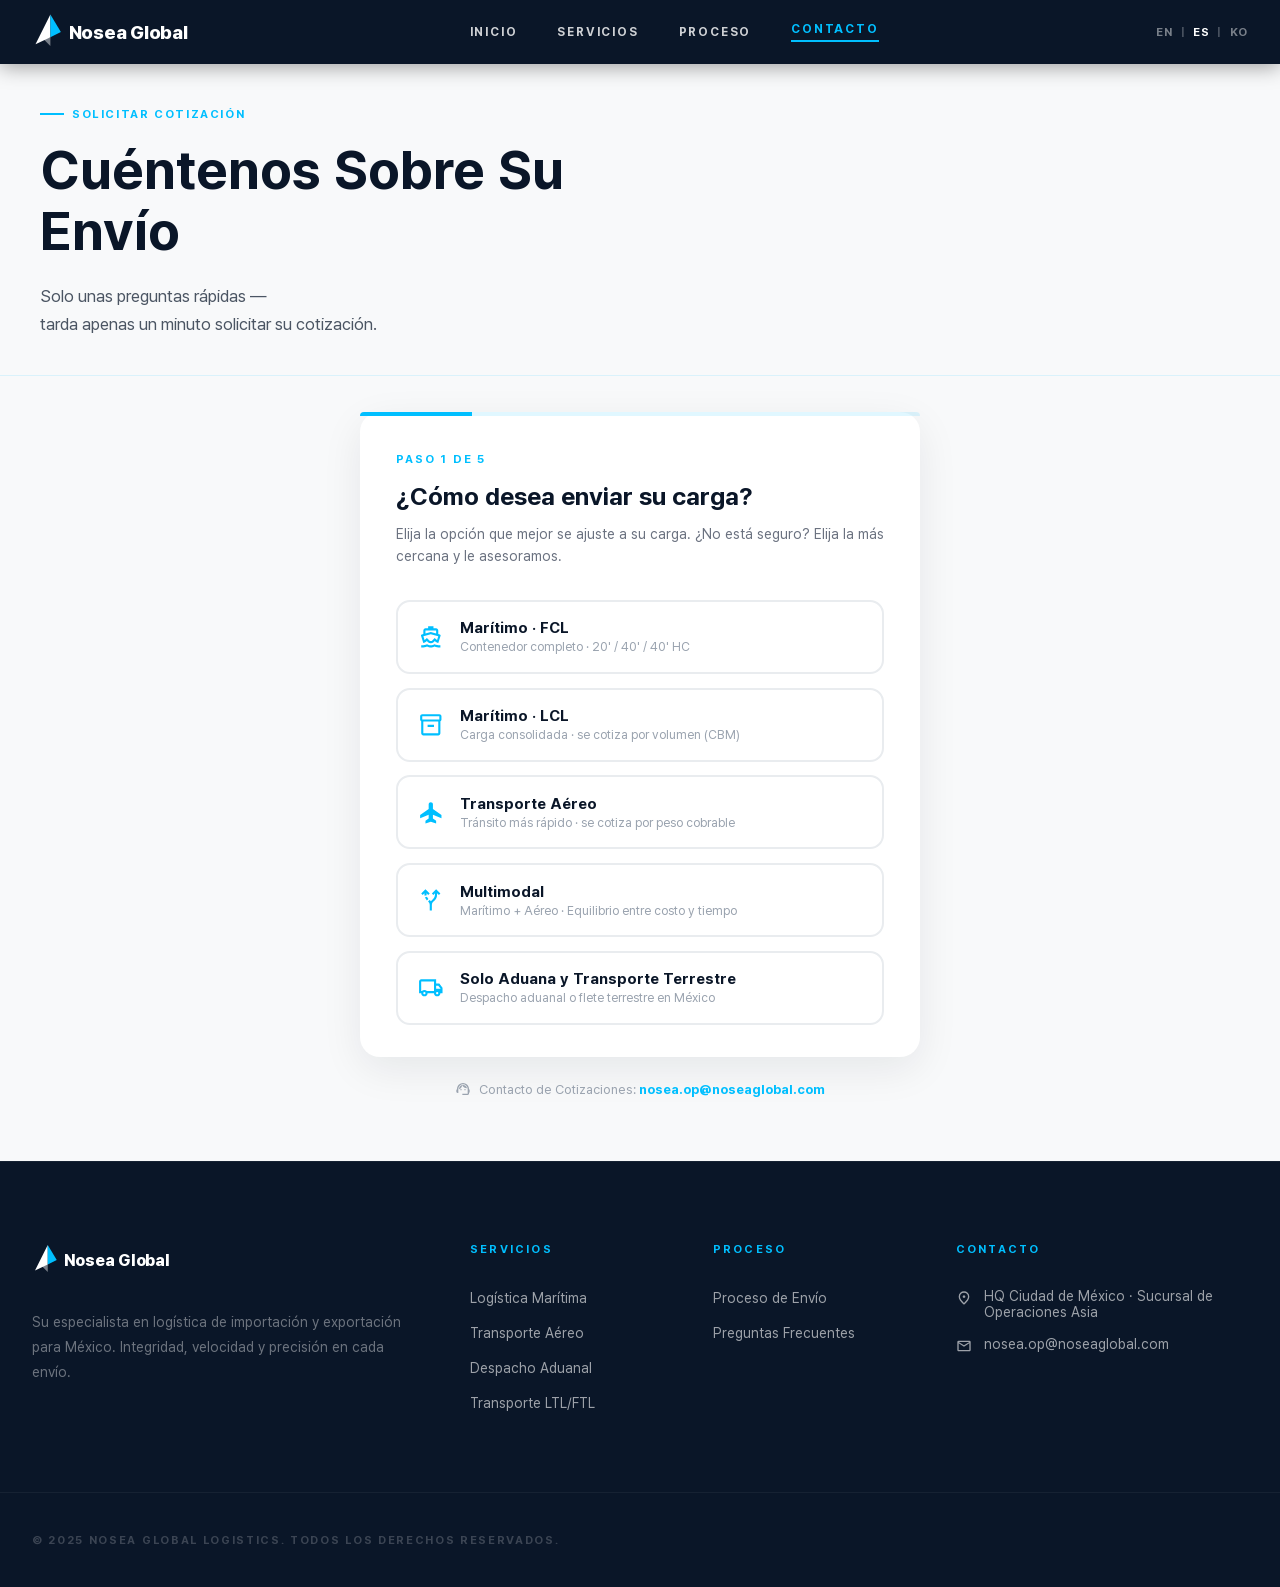
==== commit 7338e871: "Merge AU-0002 quote form (v1-v4) onto seo-fixes (trial, not for publishing yet) Conflicts in contact" ====
--- a/contact-es.html
+++ b/contact-es.html
@@ -3,22 +3,135 @@
 <head>
 <meta charset="utf-8"/>
 <meta name="viewport" content="width=device-width, initial-scale=1.0"/>
-<title>Solicitar Cotización de Carga a México | Transporte Marítimo y Aéreo - Nosea Global</title>
-<meta name="description" content="Solicite una cotización gratuita para transporte marítimo, aéreo o agenciamiento aduanal a México. Respuesta rápida y todo incluido en 24 horas."/>
-<meta name="keywords" content="logística de importación y exportación México, agente aduanal México, transporte marítimo a México, transporte aéreo a México, importar desde China a México, agenciamiento aduanal México, transporte de carga México, distribución terrestre México"/>
+<link rel="icon" href="/favicon.ico" sizes="48x48"/>
+<link rel="icon" href="/icon.svg" type="image/svg+xml"/>
+<link rel="icon" href="/favicon-32x32.png" type="image/png" sizes="32x32"/>
+<link rel="apple-touch-icon" href="/apple-touch-icon.png"/>
+<title>Cotización de Flete Marítimo y Aéreo a México | Nosea Global</title>
+<meta name="description" content="Solicite su cotización de flete marítimo o aéreo a México, con despacho aduanal y entrega terrestre. Respuesta detallada en 24 horas."/>
+<meta name="keywords" content="tarifa de flete marítimo, flete marítimo México, flete internacional México, cotización de flete México, agente de carga México"/>
 <link rel="alternate" hreflang="es" href="https://noseaglobal.com/contact-es.html"/>
+<link rel="alternate" hreflang="ko" href="https://noseaglobal.com/contact-ko.html"/>
+<link rel="alternate" hreflang="x-default" href="https://noseaglobal.com/contact.html"/>
+<link rel="canonical" href="https://noseaglobal.com/contact-es.html"/>
+<meta property="og:type" content="website"/>
+<meta property="og:site_name" content="Nosea Global"/>
+<meta property="og:locale" content="es_MX"/>
+<meta property="og:title" content="Cotización de Flete Marítimo y Aéreo a México | Nosea Global"/>
+<meta property="og:description" content="Solicite su cotización de flete marítimo o aéreo a México, con despacho aduanal y entrega terrestre. Respuesta detallada en 24 horas."/>
+<meta property="og:url" content="https://noseaglobal.com/contact-es.html"/>
+<meta property="og:image" content="https://images.unsplash.com/photo-1578575437130-527eed3abbec?w=1200&q=85&auto=format&fit=crop"/>
+<meta property="og:image:width" content="1200"/>
+<meta property="og:image:height" content="800"/>
+<meta property="og:image:alt" content="Buque de carga en altamar"/>
+<meta name="twitter:card" content="summary_large_image"/>
+<script type="application/ld+json">
+{
+ "@context": "https://schema.org",
+ "@graph": [
+  {
+   "@type": "Organization",
+   "@id": "https://noseaglobal.com/#organization",
+   "name": "Nosea Global",
+   "alternateName": [
+    "Nosea Global Logistics",
+    "노세아글로벌"
+   ],
+   "url": "https://noseaglobal.com/",
+   "logo": {
+    "@type": "ImageObject",
+    "@id": "https://noseaglobal.com/#logo",
+    "url": "https://noseaglobal.com/images/nosea-logo-512.png",
+    "contentUrl": "https://noseaglobal.com/images/nosea-logo-512.png",
+    "width": 512,
+    "height": 512
+   },
+   "email": "nosea.op@noseaglobal.com",
+   "description": "Agente de carga internacional especializado en logística México: flete marítimo, transporte aéreo, despacho aduanal y distribución terrestre entre Asia y México.",
+   "areaServed": [
+    {
+     "@type": "Country",
+     "name": "Mexico"
+    }
+   ],
+   "knowsAbout": [
+    "Freight forwarding",
+    "Sea freight",
+    "Air freight",
+    "Customs brokerage",
+    "Inland transportation"
+   ],
+   "contactPoint": {
+    "@type": "ContactPoint",
+    "contactType": "customer service",
+    "email": "nosea.op@noseaglobal.com",
+    "availableLanguage": [
+     "English",
+     "Spanish"
+    ]
+   }
+  },
+  {
+   "@type": "WebSite",
+   "@id": "https://noseaglobal.com/#website",
+   "url": "https://noseaglobal.com/",
+   "name": "Nosea Global",
+   "inLanguage": [
+    "en",
+    "es",
+    "ko"
+   ],
+   "publisher": {
+    "@id": "https://noseaglobal.com/#organization"
+   }
+  },
+  {
+   "@type": "BreadcrumbList",
+   "@id": "https://noseaglobal.com/contact-es.html#breadcrumb",
+   "itemListElement": [
+    {
+     "@type": "ListItem",
+     "position": 1,
+     "name": "Inicio",
+     "item": "https://noseaglobal.com/index-es.html"
+    },
+    {
+     "@type": "ListItem",
+     "position": 2,
+     "name": "Contacto",
+     "item": "https://noseaglobal.com/contact-es.html"
+    }
+   ]
+  },
+  {
+   "@type": "ContactPage",
+   "@id": "https://noseaglobal.com/contact-es.html#webpage",
+   "url": "https://noseaglobal.com/contact-es.html",
+   "name": "Cotización de Flete Marítimo y Aéreo a México | Nosea Global",
+   "description": "Solicite su cotización de flete marítimo o aéreo a México, con despacho aduanal y entrega terrestre. Respuesta detallada en 24 horas.",
+   "inLanguage": "es",
+   "isPartOf": {
+    "@id": "https://noseaglobal.com/#website"
+   },
+   "breadcrumb": {
+    "@id": "https://noseaglobal.com/contact-es.html#breadcrumb"
+   }
+  }
+ ]
+}
+</script>
 <link rel="alternate" hreflang="en" href="https://noseaglobal.com/contact.html"/>
-<link href="https://fonts.googleapis.com/css2?family=Roboto:wght@400;500;700;900&family=Playfair+Display:wght@700&display=swap" rel="stylesheet"/>
-<link href="https://fonts.googleapis.com/css2?family=Material+Symbols+Outlined:wght,FILL@100..700,0..1&display=swap" rel="stylesheet"/>
+<link rel="preload" href="/fonts/pretendard-1.3.9/PretendardStdVariable.subset.6.woff2" as="font" type="font/woff2" crossorigin/>
+<link rel="stylesheet" href="/fonts/pretendard-1.3.9/pretendard-subset.css"/>
 <style>
-@font-face{font-family:Pretendard;font-style:normal;font-weight:45 920;src:url(https://ssl.pstatic.net/static/papago/service/papago-plus/assets/PretendardJPVariable.woff2) format("woff2-variations");font-display:swap}@property --os-scroll-percent{syntax: "<number>"; inherits: true; initial-value: 0;}@property --os-viewport-percent{syntax: "<number>"; inherits: true; initial-value: 0;}
+@property --os-scroll-percent{syntax: "<number>"; inherits: true; initial-value: 0;}@property --os-viewport-percent{syntax: "<number>"; inherits: true; initial-value: 0;}
 *,*::before,*::after{box-sizing:border-box;margin:0;padding:0;}
 html{scroll-behavior:smooth;}
 body{font-family:'Pretendard',sans-serif;background:#fff;color:#0a1628;}
 a{text-decoration:none;color:inherit;}
 img{display:block;max-width:100%;}
 :root{--cyan:#00BFFF;--navy:#0a1628;--surface:#f8f9fa;}
-.material-symbols-outlined{font-family:'Material Symbols Outlined';font-variation-settings:'FILL' 0,'wght' 400,'GRAD' 0,'opsz' 24;font-style:normal;line-height:1;vertical-align:middle;display:inline-block;}
+.material-symbols-outlined{display:inline-block;width:1em;height:1em;font-size:24px;line-height:1;vertical-align:middle;fill:currentColor;flex-shrink:0;}
 
 /* ── NAV (메인과 동일) ── */
 header{position:fixed;top:0;left:0;right:0;height:64px;background:var(--navy);display:flex;align-items:center;z-index:100;box-shadow:0 2px 20px rgba(0,0,0,.4);}
@@ -445,13 +558,34 @@
   .field-input{font-size:16px;}
 }
 </style>
+<!-- Google tag (gtag.js) - GA4 -->
+<script async src="https://www.googletagmanager.com/gtag/js?id=G-B38WF4MDHT"></script>
+<script>
+window.dataLayer=window.dataLayer||[];
+function gtag(){dataLayer.push(arguments);}
+gtag('js',new Date());
+gtag('config','G-B38WF4MDHT');
+// Track email links and "Get a Quote" CTAs across the site
+document.addEventListener('click',function(e){
+  var a=e.target.closest&&e.target.closest('a[href]');
+  if(!a) return;
+  var h=a.getAttribute('href')||'';
+  var loc=a.closest('footer')?'footer':(a.closest('header,.nav-drawer')?'nav':'content');
+  if(h.indexOf('mailto:')===0){
+    gtag('event','email_click',{link_location:loc});
+  }else if(/^contact(-es|-ko)?\.html/.test(h)&&!/contact(-es|-ko)?\.html$/.test(location.pathname)){
+    gtag('event','quote_cta_click',{link_location:loc,link_text:a.textContent.trim().slice(0,50)});
+  }
+},true);
+</script>
 </head>
 <body>
+<svg xmlns="http://www.w3.org/2000/svg" style="position:absolute;width:0;height:0;overflow:hidden" aria-hidden="true" focusable="false"><symbol id="i-add" viewBox="0 -960 960 960"><path d="M440-440H200v-80h240v-240h80v240h240v80H520v240h-80v-240Z"/></symbol><symbol id="i-alt_route" viewBox="0 -960 960 960"><path d="M440-80v-200q0-56-17-83t-45-53l57-57q12 11 23 23.5t22 26.5q14-19 28.5-33.5T538-485q38-35 69-81t33-161l-63 63-57-56 160-160 160 160-56 56-64-63q-2 143-44 203.5T592-425q-32 29-52 56.5T520-280v200h-80ZM248-633q-4-20-5.5-44t-2.5-50l-64 63-56-56 160-160 160 160-57 56-63-62q0 21 2 39.5t4 34.5l-78 19Zm86 176q-20-21-38.5-49T263-575l77-19q10 27 23 46t28 34l-57 57Z"/></symbol><symbol id="i-arrow_back" viewBox="0 -960 960 960"><path d="m313-440 224 224-57 56-320-320 320-320 57 56-224 224h487v80H313Z"/></symbol><symbol id="i-arrow_forward" viewBox="0 -960 960 960"><path d="M647-440H160v-80h487L423-744l57-56 320 320-320 320-57-56 224-224Z"/></symbol><symbol id="i-check_circle" viewBox="0 -960 960 960"><path d="m424-296 282-282-56-56-226 226-114-114-56 56 170 170Zm56 216q-83 0-156-31.5T197-197q-54-54-85.5-127T80-480q0-83 31.5-156T197-763q54-54 127-85.5T480-880q83 0 156 31.5T763-763q54 54 85.5 127T880-480q0 83-31.5 156T763-197q-54 54-127 85.5T480-80Zm0-80q134 0 227-93t93-227q0-134-93-227t-227-93q-134 0-227 93t-93 227q0 134 93 227t227 93Zm0-320Z"/></symbol><symbol id="i-chevron_right" viewBox="0 -960 960 960"><path d="M504-480 320-664l56-56 240 240-240 240-56-56 184-184Z"/></symbol><symbol id="i-close" viewBox="0 -960 960 960"><path d="m256-200-56-56 224-224-224-224 56-56 224 224 224-224 56 56-224 224 224 224-56 56-224-224-224 224Z"/></symbol><symbol id="i-directions_boat" viewBox="0 -960 960 960"><path d="M152-80h-32v-80h32q48 0 91.5-10.5T341-204q38 19 66.5 31.5T480-160q44 0 72.5-12.5T619-204q53 23 97.5 33.5T809-160h31v80h-31q-49 0-95.5-9T622-116q-40 19-73 27t-69 8q-36 0-68.5-8T339-116q-45 18-91.5 27T152-80Zm223-200-45-40q-27 27-60.5 46T198-247l-85-273q-5-17 3-31t25-19l59-16v-134q0-33 23.5-56.5T280-800h100v-80h200v80h100q33 0 56.5 23.5T760-720v134l59 16q17 5 25 19t3 31l-85 273q-38-8-71.5-27T630-320l-45 40q-45 40-105 40t-105-40Zm107-40q31 0 55-20.5t44-43.5l46-53 41 42q11 11 22.5 20.5T713-355l46-149-279-73-278 73 46 149q11-10 22.5-19.5T293-395l41-42 46 53q20 24 45 44t57 20ZM280-607l200-53 200 53v-113H280v113Zm201 158Z"/></symbol><symbol id="i-expand_more" viewBox="0 -960 960 960"><path d="M480-345 240-585l56-56 184 184 184-184 56 56-240 240Z"/></symbol><symbol id="i-flight" viewBox="0 -960 960 960"><path d="M280-80v-100l120-84v-144L80-280v-120l320-224v-176q0-33 23.5-56.5T480-880q33 0 56.5 23.5T560-800v176l320 224v120L560-408v144l120 84v100l-200-60-200 60Z"/></symbol><symbol id="i-handshake" viewBox="0 -960 960 960"><path d="M475-160q4 0 8-2t6-4l328-328q12-12 17.5-27t5.5-30q0-16-5.5-30.5T817-607L647-777q-11-12-25.5-17.5T591-800q-15 0-30 5.5T534-777l-11 11 74 75q15 14 22 32t7 38q0 42-28.5 70.5T527-522q-20 0-38.5-7T456-550l-75-74-175 175q-3 3-4.5 6.5T200-435q0 8 6 14.5t14 6.5q4 0 8-2t6-4l136-136 56 56-135 136q-3 3-4.5 6.5T285-350q0 8 6 14t14 6q4 0 8-2t6-4l136-135 56 56-135 136q-3 2-4.5 6t-1.5 8q0 8 6 14t14 6q4 0 7.5-1.5t6.5-4.5l136-135 56 56-136 136q-3 3-4.5 6.5T454-180q0 8 6.5 14t14.5 6Zm-1 80q-37 0-65.5-24.5T375-166q-34-5-57-28t-28-57q-34-5-56.5-28.5T206-336q-38-5-62-33t-24-66q0-20 7.5-38.5T149-506l232-231 131 131q2 3 6 4.5t8 1.5q9 0 15-5.5t6-14.5q0-4-1.5-8t-4.5-6L398-777q-11-12-25.5-17.5T342-800q-15 0-30 5.5T285-777L144-635q-9 9-15 21t-8 24q-2 12 0 24.5t8 23.5l-58 58q-17-23-25-50.5T40-590q2-28 14-54.5T87-692l141-141q24-23 53.5-35t60.5-12q31 0 60.5 12t52.5 35l11 11 11-11q24-23 53.5-35t60.5-12q31 0 60.5 12t52.5 35l169 169q23 23 35 53t12 61q0 31-12 60.5T873-437L545-110q-14 14-32.5 22T474-80Zm-99-560Z"/></symbol><symbol id="i-help" viewBox="0 -960 960 960"><path d="M513.5-254.5Q528-269 528-290t-14.5-35.5Q499-340 478-340t-35.5 14.5Q428-311 428-290t14.5 35.5Q457-240 478-240t35.5-14.5ZM442-394h74q0-33 7.5-52t42.5-52q26-26 41-49.5t15-56.5q0-56-41-86t-97-30q-57 0-92.5 30T342-618l66 26q5-18 22.5-39t53.5-21q32 0 48 17.5t16 38.5q0 20-12 37.5T506-526q-44 39-54 59t-10 73Zm38 314q-83 0-156-31.5T197-197q-54-54-85.5-127T80-480q0-83 31.5-156T197-763q54-54 127-85.5T480-880q83 0 156 31.5T763-763q54 54 85.5 127T880-480q0 83-31.5 156T763-197q-54 54-127 85.5T480-80Zm0-80q134 0 227-93t93-227q0-134-93-227t-227-93q-134 0-227 93t-93 227q0 134 93 227t227 93Zm0-320Z"/></symbol><symbol id="i-inventory_2" viewBox="0 -960 960 960"><path d="M200-80q-33 0-56.5-23.5T120-160v-451q-18-11-29-28.5T80-680v-120q0-33 23.5-56.5T160-880h640q33 0 56.5 23.5T880-800v120q0 23-11 40.5T840-611v451q0 33-23.5 56.5T760-80H200Zm0-520v440h560v-440H200Zm-40-80h640v-120H160v120Zm200 280h240v-80H360v80Zm120 20Z"/></symbol><symbol id="i-local_shipping" viewBox="0 -960 960 960"><path d="M155-195q-35-35-35-85H40v-440q0-33 23.5-56.5T120-800h560v160h120l120 160v200h-80q0 50-35 85t-85 35q-50 0-85-35t-35-85H360q0 50-35 85t-85 35q-50 0-85-35Zm113.5-56.5Q280-263 280-280t-11.5-28.5Q257-320 240-320t-28.5 11.5Q200-297 200-280t11.5 28.5Q223-240 240-240t28.5-11.5ZM120-360h32q17-18 39-29t49-11q27 0 49 11t39 29h272v-360H120v360Zm628.5 108.5Q760-263 760-280t-11.5-28.5Q737-320 720-320t-28.5 11.5Q680-297 680-280t11.5 28.5Q703-240 720-240t28.5-11.5ZM680-440h170l-90-120h-80v120ZM360-540Z"/></symbol><symbol id="i-location_city" viewBox="0 -960 960 960"><path d="M120-120v-560h240v-80l120-120 120 120v240h240v400H120Zm80-80h80v-80h-80v80Zm0-160h80v-80h-80v80Zm0-160h80v-80h-80v80Zm240 320h80v-80h-80v80Zm0-160h80v-80h-80v80Zm0-160h80v-80h-80v80Zm0-160h80v-80h-80v80Zm240 480h80v-80h-80v80Zm0-160h80v-80h-80v80Z"/></symbol><symbol id="i-location_on" viewBox="0 -960 960 960"><path d="M536.5-503.5Q560-527 560-560t-23.5-56.5Q513-640 480-640t-56.5 23.5Q400-593 400-560t23.5 56.5Q447-480 480-480t56.5-23.5ZM480-186q122-112 181-203.5T720-552q0-109-69.5-178.5T480-800q-101 0-170.5 69.5T240-552q0 71 59 162.5T480-186Zm0 106Q319-217 239.5-334.5T160-552q0-150 96.5-239T480-880q127 0 223.5 89T800-552q0 100-79.5 217.5T480-80Zm0-480Z"/></symbol><symbol id="i-mail" viewBox="0 -960 960 960"><path d="M160-160q-33 0-56.5-23.5T80-240v-480q0-33 23.5-56.5T160-800h640q33 0 56.5 23.5T880-720v480q0 33-23.5 56.5T800-160H160Zm320-280L160-640v400h640v-400L480-440Zm0-80 320-200H160l320 200ZM160-640v-80 480-400Z"/></symbol><symbol id="i-progress_activity" viewBox="0 -960 960 960"><path d="M325-111.5q-73-31.5-127.5-86t-86-127.5Q80-398 80-480.5t31.5-155q31.5-72.5 86-127t127.5-86Q398-880 480-880q17 0 28.5 11.5T520-840q0 17-11.5 28.5T480-800q-133 0-226.5 93.5T160-480q0 133 93.5 226.5T480-160q133 0 226.5-93.5T800-480q0-17 11.5-28.5T840-520q17 0 28.5 11.5T880-480q0 82-31.5 155t-86 127.5q-54.5 54.5-127 86T480.5-80Q398-80 325-111.5Z"/></symbol><symbol id="i-public" viewBox="0 -960 960 960"><path d="M324-111.5Q251-143 197-197t-85.5-127Q80-397 80-480t31.5-156Q143-709 197-763t127-85.5Q397-880 480-880t156 31.5Q709-817 763-763t85.5 127Q880-563 880-480t-31.5 156Q817-251 763-197t-127 85.5Q563-80 480-80t-156-31.5ZM440-162v-78q-33 0-56.5-23.5T360-320v-40L168-552q-3 18-5.5 36t-2.5 36q0 121 79.5 212T440-162Zm276-102q41-45 62.5-100.5T800-480q0-98-54.5-179T600-776v16q0 33-23.5 56.5T520-680h-80v80q0 17-11.5 28.5T400-560h-80v80h240q17 0 28.5 11.5T600-440v120h40q26 0 47 15.5t29 40.5Z"/></symbol><symbol id="i-rate_review" viewBox="0 -960 960 960"><path d="M240-400h122l200-200q9-9 13.5-20.5T580-643q0-11-5-21.5T562-684l-36-38q-9-9-20-13.5t-23-4.5q-11 0-22.5 4.5T440-722L240-522v122Zm280-243-37-37 37 37ZM300-460v-38l101-101 20 18 18 20-101 101h-38Zm121-121 18 20-38-38 20 18Zm26 181h273v-80H527l-80 80ZM80-80v-720q0-33 23.5-56.5T160-880h640q33 0 56.5 23.5T880-800v480q0 33-23.5 56.5T800-240H240L80-80Zm126-240h594v-480H160v525l46-45Zm-46 0v-480 480Z"/></symbol><symbol id="i-refresh" viewBox="0 -960 960 960"><path d="M480-160q-134 0-227-93t-93-227q0-134 93-227t227-93q69 0 132 28.5T720-690v-110h80v280H520v-80h168q-32-56-87.5-88T480-720q-100 0-170 70t-70 170q0 100 70 170t170 70q77 0 139-44t87-116h84q-28 106-114 173t-196 67Z"/></symbol><symbol id="i-send" viewBox="0 -960 960 960"><path d="M120-160v-640l760 320-760 320Zm80-120 474-200-474-200v140l240 60-240 60v140Zm0 0v-400 400Z"/></symbol><symbol id="i-support_agent" viewBox="0 -960 960 960"><path d="M440-120v-80h320v-284q0-117-81.5-198.5T480-764q-117 0-198.5 81.5T200-484v244h-40q-33 0-56.5-23.5T80-320v-80q0-21 10.5-39.5T120-469l3-53q8-68 39.5-126t79-101q47.5-43 109-67T480-840q68 0 129 24t109 66.5Q766-707 797-649t40 126l3 52q19 9 29.5 27t10.5 38v92q0 20-10.5 38T840-249v49q0 33-23.5 56.5T760-120H440ZM331.5-411.5Q320-423 320-440t11.5-28.5Q343-480 360-480t28.5 11.5Q400-457 400-440t-11.5 28.5Q377-400 360-400t-28.5-11.5Zm240 0Q560-423 560-440t11.5-28.5Q583-480 600-480t28.5 11.5Q640-457 640-440t-11.5 28.5Q617-400 600-400t-28.5-11.5ZM241-462q-7-106 64-182t177-76q89 0 156.5 56.5T720-519q-91-1-167.5-49T435-698q-16 80-67.5 142.5T241-462Z"/></symbol></svg>
 
 <!-- HEADER -->
 <header>
   <nav>
-    <a href="index-es.html" style="display:inline-flex;align-items:center;">
+    <a href="index-es.html" style="display:inline-flex;align-items:center;" aria-label="Nosea Global - Inicio">
       <svg viewBox="0 0 210 48" style="height:42px;width:auto;display:block;" aria-label="Nosea Global" xmlns="http://www.w3.org/2000/svg"><path d="M21 4 L4 38 L21 30 Z" fill="#ffffff"/><path d="M21 4 L21 30 L33 24 Z" fill="#00BFFF"/><path d="M13 32 L21 30 L21 40 Z" fill="#ffffff" fill-opacity="0.45"/><text x="42" y="32" font-family="Pretendard, Arial, sans-serif" font-size="22" font-weight="800" letter-spacing="-0.3" fill="#ffffff">Nosea Global</text></svg>
     </a>
     <div class="nav-links">
@@ -463,9 +597,9 @@
     <div class="lang-switch">
       <a href="contact.html">EN</a>
       <span class="lang-sep">|</span>
-      <a href="contact-es.html" class="active">ES</a>
+      <a href="contact-es.html" class="active">ES</a><span class="lang-sep">|</span><a href="contact-ko.html">KO</a>
     </div>
-    <button class="nav-hamburger" id="hamburger" aria-label="Toggle menu">
+    <button class="nav-hamburger" id="hamburger" aria-label="Abrir o cerrar menú">
       <span></span><span></span><span></span>
     </button>
   </nav>
@@ -477,7 +611,7 @@
   <a href="process-es.html">Proceso</a>
   <a href="contact-es.html" class="active">Contacto</a>
   <a href="contact-es.html" class="drawer-cta">Solicitar Cotización</a>
-  <div class="drawer-lang"><a href="contact.html">EN</a><span class="lang-sep">|</span><a href="contact-es.html" class="active">ES</a></div>
+  <div class="drawer-lang"><a href="contact.html">EN</a><span class="lang-sep">|</span><a href="contact-es.html" class="active">ES</a><span class="lang-sep">|</span><a href="contact-ko.html">KO</a></div>
 </div>
 <!-- PAGE HERO -->
 <div class="page-hero">
@@ -501,23 +635,23 @@
         <p class="quote-sub">Elija la opción que mejor se ajuste a su carga. ¿No está seguro? Elija la más cercana y le asesoramos.</p>
         <div class="option-grid" role="group" aria-label="¿Cómo desea enviar su carga?">
           <button type="button" class="option-card" data-field="mode" data-value="fcl">
-            <span class="material-symbols-outlined">directions_boat</span>
+            <svg class="material-symbols-outlined" aria-hidden="true" focusable="false"><use href="#i-directions_boat"/></svg>
             <span class="opt-text"><b>Marítimo · FCL</b><small>Contenedor completo · 20' / 40' / 40' HC</small></span>
           </button>
           <button type="button" class="option-card" data-field="mode" data-value="lcl">
-            <span class="material-symbols-outlined">inventory_2</span>
+            <svg class="material-symbols-outlined" aria-hidden="true" focusable="false"><use href="#i-inventory_2"/></svg>
             <span class="opt-text"><b>Marítimo · LCL</b><small>Carga consolidada · se cotiza por volumen (CBM)</small></span>
           </button>
           <button type="button" class="option-card" data-field="mode" data-value="air">
-            <span class="material-symbols-outlined">flight</span>
+            <svg class="material-symbols-outlined" aria-hidden="true" focusable="false"><use href="#i-flight"/></svg>
             <span class="opt-text"><b>Transporte Aéreo</b><small>Tránsito más rápido · se cotiza por peso cobrable</small></span>
           </button>
           <button type="button" class="option-card" data-field="mode" data-value="multi">
-            <span class="material-symbols-outlined">alt_route</span>
+            <svg class="material-symbols-outlined" aria-hidden="true" focusable="false"><use href="#i-alt_route"/></svg>
             <span class="opt-text"><b>Multimodal</b><small>Marítimo + Aéreo · Equilibrio entre costo y tiempo</small></span>
           </button>
           <button type="button" class="option-card" data-field="mode" data-value="customs">
-            <span class="material-symbols-outlined">local_shipping</span>
+            <svg class="material-symbols-outlined" aria-hidden="true" focusable="false"><use href="#i-local_shipping"/></svg>
             <span class="opt-text"><b>Solo Aduana y Transporte Terrestre</b><small>Despacho aduanal o flete terrestre en México</small></span>
           </button>
         </div>
@@ -525,7 +659,7 @@
 
       <!-- Step 2: Route & Incoterms -->
       <div class="quote-step" data-step="2">
-        <button type="button" class="step-back" data-back aria-label="Atrás"><span class="material-symbols-outlined">arrow_back</span></button>
+        <button type="button" class="step-back" data-back aria-label="Atrás"><svg class="material-symbols-outlined" aria-hidden="true" focusable="false"><use href="#i-arrow_back"/></svg></button>
         <span class="quote-step-tag">Paso 2 de 5</span>
         <h2 class="quote-q">¿Cuál es la ruta?</h2>
         <p class="quote-sub" id="routeSub"></p>
@@ -552,13 +686,13 @@
           <p class="field-hint field-note" id="incoWarn" hidden></p>
         </div>
         <div class="quote-actions">
-          <button type="button" class="btn-next" data-next>Siguiente<span class="material-symbols-outlined">arrow_forward</span></button>
+          <button type="button" class="btn-next" data-next>Siguiente<svg class="material-symbols-outlined" aria-hidden="true" focusable="false"><use href="#i-arrow_forward"/></svg></button>
         </div>
       </div>
 
       <!-- Step 3: Cargo Details (fields depend on the mode chosen in step 1) -->
       <div class="quote-step" data-step="3">
-        <button type="button" class="step-back" data-back aria-label="Atrás"><span class="material-symbols-outlined">arrow_back</span></button>
+        <button type="button" class="step-back" data-back aria-label="Atrás"><svg class="material-symbols-outlined" aria-hidden="true" focusable="false"><use href="#i-arrow_back"/></svg></button>
         <span class="quote-step-tag">Paso 3 de 5</span>
         <h2 class="quote-q">Cuéntenos sobre su carga</h2>
         <p class="quote-sub">Una estimación es suficiente; confirmaremos los detalles con usted.</p>
@@ -573,7 +707,7 @@
           <div class="field-group">
             <span class="field-label" id="cntLabel">Contenedores <span class="req" aria-hidden="true">*</span></span>
             <div class="row-list" id="cntRows" role="group" aria-labelledby="cntLabel"></div>
-            <button type="button" class="btn-add" id="addCntBtn"><span class="material-symbols-outlined">add</span>Agregar otro tipo de contenedor</button>
+            <button type="button" class="btn-add" id="addCntBtn"><svg class="material-symbols-outlined" aria-hidden="true" focusable="false"><use href="#i-add"/></svg>Agregar otro tipo de contenedor</button>
             <p class="field-error" id="cntErr"></p>
           </div>
           <div class="field-group">
@@ -596,7 +730,7 @@
             <p class="field-hint">Ingrese la medida de una caja o tarima y cuántas cajas o tarimas tienen esa medida. Cada línea muestra su volumen (CBM = m³).</p>
             <div id="dimArea">
               <div class="row-list" id="dimRows" role="group" aria-labelledby="dimLabel"></div>
-              <button type="button" class="btn-add" id="addDimBtn"><span class="material-symbols-outlined">add</span>Agregar otra medida</button>
+              <button type="button" class="btn-add" id="addDimBtn"><svg class="material-symbols-outlined" aria-hidden="true" focusable="false"><use href="#i-add"/></svg>Agregar otra medida</button>
             </div>
             <label class="check-line"><input type="checkbox" id="qKnowCbm"> Ya conozco el volumen total (CBM)</label>
             <div id="cbmDirectWrap" hidden>
@@ -637,13 +771,13 @@
           <textarea id="qNotes" class="field-input" data-field="notes" rows="3" placeholder="ej. Fracción arancelaria (HS), mercancía peligrosa, dirección de recolección o entrega (ciudad), manejo especial"></textarea>
         </div>
         <div class="quote-actions">
-          <button type="button" class="btn-next" data-next>Siguiente<span class="material-symbols-outlined">arrow_forward</span></button>
+          <button type="button" class="btn-next" data-next>Siguiente<svg class="material-symbols-outlined" aria-hidden="true" focusable="false"><use href="#i-arrow_forward"/></svg></button>
         </div>
       </div>
 
       <!-- Step 4: Contact Info -->
       <div class="quote-step" data-step="4">
-        <button type="button" class="step-back" data-back aria-label="Atrás"><span class="material-symbols-outlined">arrow_back</span></button>
+        <button type="button" class="step-back" data-back aria-label="Atrás"><svg class="material-symbols-outlined" aria-hidden="true" focusable="false"><use href="#i-arrow_back"/></svg></button>
         <span class="quote-step-tag">Paso 4 de 5</span>
         <h2 class="quote-q">¿Cómo podemos contactarlo?</h2>
         <p class="quote-sub">Solo usamos estos datos para responder a su solicitud de cotización.</p>
@@ -672,22 +806,22 @@
           <input type="text" id="qHoney" name="_honey" tabindex="-1" autocomplete="off">
         </div>
         <div class="quote-actions">
-          <button type="button" class="btn-next" data-next>Revisar Solicitud<span class="material-symbols-outlined">arrow_forward</span></button>
+          <button type="button" class="btn-next" data-next>Revisar Solicitud<svg class="material-symbols-outlined" aria-hidden="true" focusable="false"><use href="#i-arrow_forward"/></svg></button>
         </div>
       </div>
 
       <!-- Step 5: Review & Send (nothing is sent until the button below is clicked) -->
       <div class="quote-step" data-step="5">
-        <button type="button" class="step-back" data-back id="reviewBackBtn" aria-label="Atrás"><span class="material-symbols-outlined">arrow_back</span></button>
+        <button type="button" class="step-back" data-back id="reviewBackBtn" aria-label="Atrás"><svg class="material-symbols-outlined" aria-hidden="true" focusable="false"><use href="#i-arrow_back"/></svg></button>
         <div class="quote-complete">
           <span class="quote-step-tag" id="completeTag">Paso 5 de 5 · Último Paso</span>
-          <div class="quote-complete-icon"><span class="material-symbols-outlined" id="completeIcon">rate_review</span></div>
+          <div class="quote-complete-icon"><svg class="material-symbols-outlined" id="completeIcon" aria-hidden="true" focusable="false"><use href="#i-rate_review"/></svg></div>
           <h2 id="completeTitle">Revise y Envíe su Solicitud</h2>
           <p id="completeSub" aria-live="polite">Su solicitud <b>aún no ha sido enviada</b>. Revise los detalles a continuación y haga clic en "Enviar Solicitud" para enviarla a nuestro equipo.<br>Responderemos dentro de 24 horas.</p>
           <div class="summary-card" id="summaryCard"></div>
           <div class="send-error" id="sendError" role="alert"></div>
           <div class="quote-actions">
-            <button type="button" class="btn-next" id="sendEmailBtn">Enviar Solicitud<span class="material-symbols-outlined">send</span></button>
+            <button type="button" class="btn-next" id="sendEmailBtn">Enviar Solicitud<svg class="material-symbols-outlined" aria-hidden="true" focusable="false"><use href="#i-send"/></svg></button>
           </div>
         </div>
       </div>
@@ -695,8 +829,8 @@
     </div>
   </div>
   <div class="contact-person">
-    <span class="material-symbols-outlined">support_agent</span>
-    <span>Contacto de Cotizaciones: <a href="mailto:operation.nosea@gmail.com">operation.nosea@gmail.com</a></span>
+    <svg class="material-symbols-outlined" aria-hidden="true" focusable="false"><use href="#i-support_agent"/></svg>
+    <span>Contacto de Cotizaciones: <a href="mailto:nosea.op@noseaglobal.com">nosea.op@noseaglobal.com</a></span>
   </div>
 </section>
 
@@ -713,7 +847,7 @@
       <ul>
         <li><a href="services-es.html#sea-freight">Logística Marítima</a></li>
         <li><a href="services-es.html#air-freight">Transporte Aéreo</a></li>
-        <li><a href="services-es.html#customs">Agenciamiento Aduanal</a></li>
+        <li><a href="services-es.html#customs">Despacho Aduanal</a></li>
         <li><a href="services-es.html#inland">Transporte LTL/FTL</a></li>
       </ul>
     </div>
@@ -726,8 +860,8 @@
     </div>
     <div class="footer-col">
       <h5>Contacto</h5>
-      <div class="footer-contact-item"><span class="material-symbols-outlined">location_on</span><span>HQ Ciudad de México · Sucursal de Operaciones Asia</span></div>
-      <div class="footer-contact-item"><span class="material-symbols-outlined">mail</span><a href="mailto:operation.nosea@gmail.com" style="color:rgba(255,255,255,.6);">operation.nosea@gmail.com</a></div>
+      <div class="footer-contact-item"><svg class="material-symbols-outlined" aria-hidden="true" focusable="false"><use href="#i-location_on"/></svg><span>HQ Ciudad de México · Sucursal de Operaciones Asia</span></div>
+      <div class="footer-contact-item"><svg class="material-symbols-outlined" aria-hidden="true" focusable="false"><use href="#i-mail"/></svg><a href="mailto:nosea.op@noseaglobal.com" style="color:rgba(255,255,255,.6);">nosea.op@noseaglobal.com</a></div>
     </div>
   </div>
   <div class="footer-bottom">
@@ -761,6 +895,7 @@
 // ---- Location data -------------------------------------------------------
 // Countries: [English, Spanish, search aliases (EN/ES/KO and common variants, "|" separated)]
 // Every country listed here can be picked from the list. Countries without a seaport show only airports / inland points.
+// Not listed on purpose (comprehensive sanctions, AU-0002 v4): Cuba, Iran, North Korea, Syria, Russia, Belarus, and the Crimea / Donetsk / Luhansk regions.
 const COUNTRIES={
   // Asia
   KR:['South Korea','Corea del Sur','korea|south korea|republic of korea|rok|corea|corea del sur|republica de corea|대한민국|한국|남한|韩国'],
@@ -802,11 +937,9 @@
   BH:['Bahrain','Baréin','bahrain|barein|bahrein|바레인'],
   KW:['Kuwait','Kuwait','kuwait|쿠웨이트'],
   IQ:['Iraq','Irak','iraq|irak|이라크'],
-  IR:['Iran','Irán','iran|이란'],
   JO:['Jordan','Jordania','jordan|jordania|요르단'],
   IL:['Israel','Israel','israel|이스라엘'],
   LB:['Lebanon','Líbano','lebanon|libano|레바논'],
-  SY:['Syria','Siria','syria|siria|시리아'],
   YE:['Yemen','Yemen','yemen|예멘'],
   TR:['Türkiye','Turquía','turkey|turkiye|turquia|튀르키예|터키'],
   CY:['Cyprus','Chipre','cyprus|chipre|키프로스'],
@@ -832,9 +965,7 @@
   LT:['Lithuania','Lituania','lithuania|lituania|리투아니아'],
   LV:['Latvia','Letonia','latvia|letonia|라트비아'],
   EE:['Estonia','Estonia','estonia|에스토니아'],
-  RU:['Russia','Rusia','russia|rusia|russian federation|러시아'],
   UA:['Ukraine','Ucrania','ukraine|ucrania|우크라이나'],
-  BY:['Belarus','Bielorrusia','belarus|bielorrusia|벨라루스'],
   MD:['Moldova','Moldavia','moldova|moldavia|몰도바'],
   RO:['Romania','Rumania','romania|rumania|rumanía|루마니아'],
   BG:['Bulgaria','Bulgaria','bulgaria|불가리아'],
@@ -921,7 +1052,6 @@
   NI:['Nicaragua','Nicaragua','nicaragua|니카라과'],
   CR:['Costa Rica','Costa Rica','costa rica|코스타리카'],
   PA:['Panama','Panamá','panama|파나마'],
-  CU:['Cuba','Cuba','cuba|쿠바'],
   DO:['Dominican Republic','República Dominicana','dominican republic|republica dominicana|도미니카공화국'],
   HT:['Haiti','Haití','haiti|아이티'],
   JM:['Jamaica','Jamaica','jamaica|자메이카'],
@@ -1161,8 +1291,6 @@
   ['s','IQ','IQUQR','Umm Qasr','','움카스르|basra',''],
   ['a','IQ','BGW','Baghdad','Bagdad','바그다드',''],
   ['a','IQ','EBL','Erbil','','아르빌|에르빌',''],
-  ['s','IR','IRBND','Bandar Abbas','','반다르아바스',''],
-  ['a','IR','IKA','Tehran Imam Khomeini','Teherán Imam Jomeini','tehran|teheran|테헤란',''],
   ['s','JO','JOAQJ','Aqaba','Áqaba','아카바',''],
   ['a','JO','AMM','Amman','Amán','암만',''],
   ['s','IL','ILHFA','Haifa','','하이파',''],
@@ -1170,8 +1298,6 @@
   ['a','IL','TLV','Tel Aviv','','텔아비브|ben gurion',''],
   ['s','LB','LBBEY','Beirut','Beirut','베이루트',''],
   ['a','LB','BEY','Beirut','Beirut','베이루트',''],
-  ['s','SY','SYLTK','Latakia','','라타키아',''],
-  ['a','SY','DAM','Damascus','Damasco','다마스쿠스',''],
   ['s','YE','YEADE','Aden','Adén','아덴',''],
   ['a','YE','ADE','Aden','Adén','아덴',''],
   ['s','TR','TRMER','Mersin','','메르신',''],
@@ -1251,14 +1377,8 @@
   ['a','LV','RIX','Riga','','리가',''],
   ['s','EE','EETLL','Tallinn','','탈린|muuga',''],
   ['a','EE','TLL','Tallinn','','탈린',''],
-  ['s','RU','RULED','Saint Petersburg','San Petersburgo','st petersburg|petersburgo|상트페테르부르크',''],
-  ['s','RU','RUNVS','Novorossiysk','Novorosíisk','노보로시스크',''],
-  ['s','RU','RUVVO','Vladivostok','Vladivostok','블라디보스토크',''],
-  ['a','RU','SVO','Moscow Sheremetyevo','Moscú Sheremétievo','moscow|moscu|모스크바',''],
-  ['a','RU','LED','Saint Petersburg Pulkovo','San Petersburgo Púlkovo','st petersburg|상트페테르부르크',''],
   ['s','UA','UAODS','Odesa','Odesa','odessa|오데사',''],
   ['a','UA','KBP','Kyiv Boryspil','Kiev Boríspil','kyiv|kiev|키이우|키예프',''],
-  ['a','BY','MSQ','Minsk','','민스크',''],
   ['a','MD','KIV','Chisinau','Chisináu','키시너우|키시나우',''],
   ['s','RO','ROCND','Constanta','Constanza','constanta|콘스탄차',''],
   ['a','RO','OTP','Bucharest','Bucarest','bucuresti|부쿠레슈티',''],
@@ -1448,9 +1568,6 @@
   ['s','PA','PAMIT','Manzanillo (Colón)','','manzanillo|colon|콜론|만사니요','Colón'],
   ['s','PA','PABLB','Balboa','','발보아',''],
   ['a','PA','PTY','Panama City','Ciudad de Panamá','panama|tocumen',''],
-  ['s','CU','CUMAR','Mariel','','마리엘',''],
-  ['s','CU','CUHAV','Havana','La Habana','habana|아바나',''],
-  ['a','CU','HAV','Havana','La Habana','habana|아바나',''],
   ['s','DO','DOCAU','Caucedo','','카우세도|santo domingo',''],
   ['s','DO','DOHAI','Rio Haina','Río Haina','haina|아이나',''],
   ['a','DO','SDQ','Santo Domingo','','산토도밍고',''],
@@ -1681,7 +1798,9 @@
 const isPosInt=v=>/^\d+$/.test(String(v).trim())&&parseInt(v,10)>0;
 function todayISO(){const d=new Date();return new Date(d.getTime()-d.getTimezoneOffset()*60000).toISOString().slice(0,10);}
 function el(tag,cls,text){const e=document.createElement(tag);if(cls)e.className=cls;if(text!=null)e.textContent=text;return e;}
-function icon(name){return el('span','material-symbols-outlined',name);}
+const SVGNS='http://www.w3.org/2000/svg';
+function icon(name){const s=document.createElementNS(SVGNS,'svg');s.setAttribute('class','material-symbols-outlined');s.setAttribute('aria-hidden','true');s.setAttribute('focusable','false');const u=document.createElementNS(SVGNS,'use');u.setAttribute('href','#i-'+name);s.appendChild(u);return s;}
+function setIcon(svg,name){svg.querySelector('use').setAttribute('href','#i-'+name);}
 const plural=(pair,n)=>(n===1?pair[0]:pair[1]).replace('{n}',n);
 
 // ---- State ---------------------------------------------------------------
@@ -2199,6 +2318,7 @@
   if(quoteSending||quoteSent) return; // lock the form while sending / after it was sent
   const forward=n>currentStep;
   currentStep=n;
+  if(typeof gtag==='function') gtag('event','quote_step',{step_number:n,transport_mode:quoteData.mode||''});
   steps.forEach(s=>s.classList.toggle('active',parseInt(s.dataset.step,10)===n));
   // Final step is "review before sending": the bar only reaches 100% once the request is delivered
   progressBar.style.width=(n===totalSteps?90:n/totalSteps*100)+'%';
@@ -2327,7 +2447,7 @@
   quoteSent=true;
   progressBar.style.width='100%';
   $('completeTag').textContent=L.tagDone;
-  $('completeIcon').textContent='check_circle';
+  setIcon($('completeIcon'),'check_circle');
   $('completeTitle').textContent=L.sentTitle;
   const sub=$('completeSub');sub.textContent=L.sentSub1;sub.appendChild(document.createElement('br'));sub.appendChild(document.createTextNode(L.sentSub2));
   sendEmailBtn.disabled=true;
@@ -2359,7 +2479,7 @@
   const ctrl=(typeof AbortController!=='undefined')?new AbortController():null;
   const timer=ctrl?setTimeout(()=>ctrl.abort(),SEND_TIMEOUT_MS):null;
   try{
-    const res=await fetch('https://formsubmit.co/ajax/operation.nosea@gmail.com',{
+    const res=await fetch('https://formsubmit.co/ajax/nosea.op@noseaglobal.com',{
       method:'POST',
       headers:{'Content-Type':'application/json',Accept:'application/json'},
       body:JSON.stringify(payload),
@@ -2378,15 +2498,17 @@
   }
 
   if(ok){
+    if(typeof gtag==='function') gtag('event','generate_lead',{form_name:'quote_request',transport_mode:quoteData.mode||'',origin:quoteData.origin||'',destination:quoteData.destination||'',incoterms:quoteData.incoterms||''});
     showSent();
   }else{
+    if(typeof gtag==='function') gtag('event','quote_submit_error',{form_name:'quote_request'});
     reviewBackBtn.disabled=false;
     sendEmailBtn.disabled=false;
     setBtn(sendEmailBtn,L.retry,'refresh');
     sendError.textContent='';
     sendError.appendChild(el('b',null,L.errSendTitle));
     sendError.appendChild(document.createTextNode(L.errSendBody+' '));
-    const a=el('a',null,'operation.nosea@gmail.com');a.href='mailto:operation.nosea@gmail.com';
+    const a=el('a',null,'nosea.op@noseaglobal.com');a.href='mailto:nosea.op@noseaglobal.com';
     sendError.appendChild(a);
     sendError.appendChild(document.createTextNode('.'));
     sendError.classList.add('show');
--- a/fonts/pretendard-1.3.9/pretendard-subset.css
+++ b/fonts/pretendard-1.3.9/pretendard-subset.css
@@ -0,0 +1,17 @@
+/*
+Copyright (c) 2021 Kil Hyung-jin, with Reserved Font Name Pretendard.
+https://github.com/orioncactus/pretendard
+
+This Font Software is licensed under the SIL Open Font License, Version 1.1.
+This license is copied below, and is also available with a FAQ at:
+http://scripts.sil.org/OFL
+
+Source: npm pretendard@1.3.9 dist/web/variable/pretendardvariable-dynamic-subset.css (font files unmodified).
+Latin (U+0000-00FF etc.) and Latin Extended faces at the end come from npm pretendard-std@1.3.9
+(pretendardvariable-std-dynamic-subset.css, subsets 5 and 6, unmodified files, LICENSE-PretendardStd.txt).
+They are declared last so they take precedence for Latin characters: the Korean-oriented
+dynamic subset above does not contain Spanish letters such as á í ó ú ñ.
+Change: font-family renamed to 'Pretendard' to match site CSS; whitespace/comments removed.
+*/
+@font-face {font-family:'Pretendard';font-style:normal;font-display:swap;font-weight:45 920;src:url(PretendardVariable.subset.0.woff2) format('woff2');unicode-range:U+f9ca-fa0b,U+ff03-ff05,U+ff07,U+ff0a-ff0b,U+ff0d-ff19,U+ff1b,U+ff1d,U+ff20-ff5b,U+ff5d,U+ffe0-ffe3,U+ffe5-ffe6}@font-face {font-family:'Pretendard';font-style:normal;font-display:swap;font-weight:45 920;src:url(PretendardVariable.subset.1.woff2) format('woff2');unicode-range:U+d723-d728,U+d72a-d733,U+d735-d748,U+d74a-d74f,U+d752-d753,U+d755-d757,U+d75a-d75f,U+d762-d764,U+d766-d768,U+d76a-d76b,U+d76d-d76f,U+d771-d787,U+d789-d78b,U+d78d-d78f,U+d791-d797,U+d79a,U+d79c,U+d79e-d7a3,U+f900-f909,U+f90b-f92e}@font-face {font-family:'Pretendard';font-style:normal;font-display:swap;font-weight:45 920;src:url(PretendardVariable.subset.2.woff2) format('woff2');unicode-range:U+d679-d68b,U+d68e-d69e,U+d6a0,U+d6a2-d6a7,U+d6a9-d6c3,U+d6c6-d6c7,U+d6c9-d6cb,U+d6cd-d6d3,U+d6d5-d6d6,U+d6d8-d6e3,U+d6e5-d6e7,U+d6e9-d6fb,U+d6fd-d717,U+d719-d71f,U+d721-d722}@font-face {font-family:'Pretendard';font-style:normal;font-display:swap;font-weight:45 920;src:url(PretendardVariable.subset.3.woff2) format('woff2');unicode-range:U+d5bc-d5c7,U+d5ca-d5cb,U+d5cd-d5cf,U+d5d1-d5d7,U+d5d9-d5da,U+d5dc,U+d5de-d5e3,U+d5e6-d5e7,U+d5e9-d5eb,U+d5ed-d5f6,U+d5f8,U+d5fa-d5ff,U+d602-d603,U+d605-d607,U+d609-d60f,U+d612-d613,U+d616-d61b,U+d61d-d637,U+d63a-d63b,U+d63d-d63f,U+d641-d647,U+d64a-d64c,U+d64e-d653,U+d656-d657,U+d659-d65b,U+d65d-d666,U+d668,U+d66a-d678}@font-face {font-family:'Pretendard';font-style:normal;font-display:swap;font-weight:45 920;src:url(PretendardVariable.subset.4.woff2) format('woff2');unicode-range:U+d507,U+d509-d50b,U+d50d-d513,U+d515-d53b,U+d53e-d53f,U+d541-d543,U+d545-d54c,U+d54e,U+d550,U+d552-d557,U+d55a-d55b,U+d55d-d55f,U+d561-d564,U+d566-d567,U+d56a,U+d56c,U+d56e-d573,U+d576-d577,U+d579-d583,U+d585-d586,U+d58a-d5a4,U+d5a6-d5bb}@font-face {font-family:'Pretendard';font-style:normal;font-display:swap;font-weight:45 920;src:url(PretendardVariable.subset.5.woff2) format('woff2');unicode-range:U+d464-d477,U+d47a-d47b,U+d47d-d47f,U+d481-d487,U+d489-d48a,U+d48c,U+d48e-d4e7,U+d4e9-d503,U+d505-d506}@font-face {font-family:'Pretendard';font-style:normal;font-display:swap;font-weight:45 920;src:url(PretendardVariable.subset.6.woff2) format('woff2');unicode-range:U+d3bf-d3c7,U+d3ca-d3cf,U+d3d1-d3eb,U+d3ee-d3ef,U+d3f1-d3f3,U+d3f5-d3fb,U+d3fd-d400,U+d402-d45b,U+d45d-d463}@font-face {font-family:'Pretendard';font-style:normal;font-display:swap;font-weight:45 920;src:url(PretendardVariable.subset.7.woff2) format('woff2');unicode-range:U+d2ff,U+d302-d304,U+d306-d30b,U+d30f,U+d311-d313,U+d315-d31b,U+d31e,U+d322-d324,U+d326-d327,U+d32a-d32b,U+d32d-d32f,U+d331-d337,U+d339-d33c,U+d33e-d37b,U+d37e-d37f,U+d381-d383,U+d385-d38b,U+d38e-d390,U+d392-d397,U+d39a-d39b,U+d39d-d39f,U+d3a1-d3a7,U+d3a9-d3aa,U+d3ac,U+d3ae-d3b3,U+d3b5-d3b7,U+d3b9-d3bb,U+d3bd-d3be}@font-face {font-family:'Pretendard';font-style:normal;font-display:swap;font-weight:45 920;src:url(PretendardVariable.subset.8.woff2) format('woff2');unicode-range:U+d257-d27f,U+d281-d29b,U+d29d-d29f,U+d2a1-d2ab,U+d2ad-d2b7,U+d2ba-d2bb,U+d2bd-d2bf,U+d2c1-d2c7,U+d2c9-d2ef,U+d2f2-d2f3,U+d2f5-d2f7,U+d2f9-d2fe}@font-face {font-family:'Pretendard';font-style:normal;font-display:swap;font-weight:45 920;src:url(PretendardVariable.subset.9.woff2) format('woff2');unicode-range:U+d1b4,U+d1b6-d1f3,U+d1f5-d22b,U+d22e-d22f,U+d231-d233,U+d235-d23b,U+d23d-d240,U+d242-d256}@font-face {font-family:'Pretendard';font-style:normal;font-display:swap;font-weight:45 920;src:url(PretendardVariable.subset.10.woff2) format('woff2');unicode-range:U+d105-d12f,U+d132-d133,U+d135-d137,U+d139-d13f,U+d141-d142,U+d144,U+d146-d14b,U+d14e-d14f,U+d151-d153,U+d155-d15b,U+d15e-d187,U+d189-d19f,U+d1a2-d1a3,U+d1a5-d1a7,U+d1a9-d1af,U+d1b2-d1b3}@font-face {font-family:'Pretendard';font-style:normal;font-display:swap;font-weight:45 920;src:url(PretendardVariable.subset.11.woff2) format('woff2');unicode-range:U+d04b-d04f,U+d051-d057,U+d059-d06b,U+d06d-d06f,U+d071-d073,U+d075-d07b,U+d07e-d0a3,U+d0a6-d0a7,U+d0a9-d0ab,U+d0ad-d0b3,U+d0b6,U+d0b8,U+d0ba-d0bf,U+d0c2-d0c3,U+d0c5-d0c7,U+d0c9-d0cf,U+d0d2,U+d0d6-d0db,U+d0de-d0df,U+d0e1-d0e3,U+d0e5-d0eb,U+d0ee-d0f0,U+d0f2-d104}@font-face {font-family:'Pretendard';font-style:normal;font-display:swap;font-weight:45 920;src:url(PretendardVariable.subset.12.woff2) format('woff2');unicode-range:U+cfa2-cfc3,U+cfc5-cfdf,U+cfe2-cfe3,U+cfe5-cfe7,U+cfe9-cff4,U+cff6-cffb,U+cffd-cfff,U+d001-d003,U+d005-d017,U+d019-d033,U+d036-d037,U+d039-d03b,U+d03d-d04a}@font-face {font-family:'Pretendard';font-style:normal;font-display:swap;font-weight:45 920;src:url(PretendardVariable.subset.13.woff2) format('woff2');unicode-range:U+cef0-cef3,U+cef6,U+cef9-ceff,U+cf01-cf03,U+cf05-cf07,U+cf09-cf0f,U+cf11-cf12,U+cf14-cf1b,U+cf1d-cf1f,U+cf21-cf2f,U+cf31-cf53,U+cf56-cf57,U+cf59-cf5b,U+cf5d-cf63,U+cf66,U+cf68,U+cf6a-cf6f,U+cf71-cf84,U+cf86-cf8b,U+cf8d-cfa1}@font-face {font-family:'Pretendard';font-style:normal;font-display:swap;font-weight:45 920;src:url(PretendardVariable.subset.14.woff2) format('woff2');unicode-range:U+ce3c-ce57,U+ce5a-ce5b,U+ce5d-ce5f,U+ce61-ce67,U+ce6a,U+ce6c,U+ce6e-ce73,U+ce76-ce77,U+ce79-ce7b,U+ce7d-ce83,U+ce85-ce88,U+ce8a-ce8f,U+ce91-ce93,U+ce95-ce97,U+ce99-ce9f,U+cea2,U+cea4-ceab,U+cead-cee3,U+cee6-cee7,U+cee9-ceeb,U+ceed-ceef}@font-face {font-family:'Pretendard';font-style:normal;font-display:swap;font-weight:45 920;src:url(PretendardVariable.subset.15.woff2) format('woff2');unicode-range:U+cd92-cd93,U+cd96-cd97,U+cd99-cd9b,U+cd9d-cda3,U+cda6-cda8,U+cdaa-cdaf,U+cdb1-cdc3,U+cdc5-cdcb,U+cdcd-cde7,U+cde9-ce03,U+ce05-ce1f,U+ce22-ce34,U+ce36-ce3b}@font-face {font-family:'Pretendard';font-style:normal;font-display:swap;font-weight:45 920;src:url(PretendardVariable.subset.16.woff2) format('woff2');unicode-range:U+ccef-cd07,U+cd0a-cd0b,U+cd0d-cd1a,U+cd1c,U+cd1e-cd2b,U+cd2d-cd5b,U+cd5d-cd77,U+cd79-cd91}@font-face {font-family:'Pretendard';font-style:normal;font-display:swap;font-weight:45 920;src:url(PretendardVariable.subset.17.woff2) format('woff2');unicode-range:U+cc3f-cc43,U+cc46-cc47,U+cc49-cc4b,U+cc4d-cc53,U+cc55-cc58,U+cc5a-cc5f,U+cc61-cc97,U+cc9a-cc9b,U+cc9d-cc9f,U+cca1-cca7,U+ccaa,U+ccac,U+ccae-ccb3,U+ccb6-ccb7,U+ccb9-ccbb,U+ccbd-cccf,U+ccd1-cce3,U+cce5-ccee}@font-face {font-family:'Pretendard';font-style:normal;font-display:swap;font-weight:45 920;src:url(PretendardVariable.subset.18.woff2) format('woff2');unicode-range:U+cb91-cbd3,U+cbd5-cbe3,U+cbe5-cc0b,U+cc0e-cc0f,U+cc11-cc13,U+cc15-cc1b,U+cc1d-cc20,U+cc23-cc27,U+cc2a-cc2b,U+cc2d,U+cc2f,U+cc31-cc37,U+cc3a,U+cc3c}@font-face {font-family:'Pretendard';font-style:normal;font-display:swap;font-weight:45 920;src:url(PretendardVariable.subset.19.woff2) format('woff2');unicode-range:U+caf4-cb47,U+cb4a-cb90}@font-face {font-family:'Pretendard';font-style:normal;font-display:swap;font-weight:45 920;src:url(PretendardVariable.subset.20.woff2) format('woff2');unicode-range:U+ca4a-ca4b,U+ca4e-ca4f,U+ca51-ca53,U+ca55-ca5b,U+ca5d-ca60,U+ca62-ca83,U+ca85-cabb,U+cabe-cabf,U+cac1-cac3,U+cac5-cacb,U+cacd-cad0,U+cad2,U+cad4-cad8,U+cada-caf3}@font-face {font-family:'Pretendard';font-style:normal;font-display:swap;font-weight:45 920;src:url(PretendardVariable.subset.21.woff2) format('woff2');unicode-range:U+c996-c997,U+c99a-c99c,U+c99e-c9bf,U+c9c2-c9c3,U+c9c5-c9c7,U+c9c9-c9cf,U+c9d2,U+c9d4,U+c9d7-c9d8,U+c9db,U+c9de-c9df,U+c9e1-c9e3,U+c9e5-c9e6,U+c9e8-c9eb,U+c9ee-c9f0,U+c9f2-c9f7,U+c9f9-ca0b,U+ca0d-ca28,U+ca2a-ca49}@font-face {font-family:'Pretendard';font-style:normal;font-display:swap;font-weight:45 920;src:url(PretendardVariable.subset.22.woff2) format('woff2');unicode-range:U+c8e9-c8f4,U+c8f6-c8fb,U+c8fe-c8ff,U+c901-c903,U+c905-c90b,U+c90e-c910,U+c912-c917,U+c919-c92b,U+c92d-c94f,U+c951-c953,U+c955-c96b,U+c96d-c973,U+c975-c987,U+c98a-c98b,U+c98d-c98f,U+c991-c995}@font-face {font-family:'Pretendard';font-style:normal;font-display:swap;font-weight:45 920;src:url(PretendardVariable.subset.23.woff2) format('woff2');unicode-range:U+c841-c84b,U+c84d-c86f,U+c872-c873,U+c875-c877,U+c879-c87f,U+c882-c884,U+c887-c88a,U+c88d-c8c3,U+c8c5-c8df,U+c8e1-c8e8}@font-face {font-family:'Pretendard';font-style:normal;font-display:swap;font-weight:45 920;src:url(PretendardVariable.subset.24.woff2) format('woff2');unicode-range:U+c779-c77b,U+c77e-c782,U+c786,U+c78b,U+c78d,U+c78f,U+c792-c793,U+c795,U+c797,U+c799-c79f,U+c7a2,U+c7a7-c7ab,U+c7ae-c7bb,U+c7bd-c7c0,U+c7c2-c7c7,U+c7c9-c7dc,U+c7de-c7ff,U+c802-c803,U+c805-c807,U+c809,U+c80b-c80f,U+c812,U+c814,U+c817-c81b,U+c81e-c81f,U+c821-c823,U+c825-c82e,U+c830-c837,U+c839-c83b,U+c83d-c840}@font-face {font-family:'Pretendard';font-style:normal;font-display:swap;font-weight:45 920;src:url(PretendardVariable.subset.25.woff2) format('woff2');unicode-range:U+c6bb-c6bf,U+c6c2,U+c6c4,U+c6c6-c6cb,U+c6ce-c6cf,U+c6d1-c6d3,U+c6d5-c6db,U+c6dd-c6df,U+c6e1-c6e7,U+c6e9-c6eb,U+c6ed-c6ef,U+c6f1-c6f8,U+c6fa-c703,U+c705-c707,U+c709-c70b,U+c70d-c716,U+c718,U+c71a-c71f,U+c722-c723,U+c725-c727,U+c729-c734,U+c736-c73b,U+c73e-c73f,U+c741-c743,U+c745-c74b,U+c74e-c750,U+c752-c757,U+c759-c773,U+c776-c777}@font-face {font-family:'Pretendard';font-style:normal;font-display:swap;font-weight:45 920;src:url(PretendardVariable.subset.26.woff2) format('woff2');unicode-range:U+c5f5-c5fb,U+c5fe,U+c602-c605,U+c607,U+c609-c60f,U+c611-c61a,U+c61c-c623,U+c626-c627,U+c629-c62b,U+c62d,U+c62f-c632,U+c636,U+c638,U+c63a-c63f,U+c642-c643,U+c645-c647,U+c649-c652,U+c656-c65b,U+c65d-c65f,U+c661-c663,U+c665-c677,U+c679-c67b,U+c67d-c693,U+c696-c697,U+c699-c69b,U+c69d-c6a3,U+c6a6,U+c6a8,U+c6aa-c6af,U+c6b2-c6b3,U+c6b5-c6b7,U+c6b9-c6ba}@font-face {font-family:'Pretendard';font-style:normal;font-display:swap;font-weight:45 920;src:url(PretendardVariable.subset.27.woff2) format('woff2');unicode-range:U+c517-c527,U+c52a-c52b,U+c52d-c52f,U+c531-c538,U+c53a,U+c53c,U+c53e-c543,U+c546-c547,U+c54b,U+c54d-c552,U+c556,U+c55a-c55b,U+c55d,U+c55f,U+c562-c563,U+c565-c567,U+c569-c56f,U+c572,U+c574,U+c576-c57b,U+c57e-c57f,U+c581-c583,U+c585-c586,U+c588-c58b,U+c58e,U+c590,U+c592-c596,U+c599-c5b3,U+c5b6-c5b7,U+c5ba,U+c5be-c5c3,U+c5ca-c5cb,U+c5cd,U+c5cf,U+c5d2-c5d3,U+c5d5-c5d7,U+c5d9-c5df,U+c5e1-c5e2,U+c5e4,U+c5e6-c5eb,U+c5ef,U+c5f1-c5f3}@font-face {font-family:'Pretendard';font-style:normal;font-display:swap;font-weight:45 920;src:url(PretendardVariable.subset.28.woff2) format('woff2');unicode-range:U+c475-c4ef,U+c4f2-c4f3,U+c4f5-c4f7,U+c4f9-c4ff,U+c502-c50b,U+c50d-c516}@font-face {font-family:'Pretendard';font-style:normal;font-display:swap;font-weight:45 920;src:url(PretendardVariable.subset.29.woff2) format('woff2');unicode-range:U+c3d0-c3d7,U+c3da-c3db,U+c3dd-c3de,U+c3e1-c3ec,U+c3ee-c3f3,U+c3f5-c42b,U+c42d-c463,U+c466-c474}@font-face {font-family:'Pretendard';font-style:normal;font-display:swap;font-weight:45 920;src:url(PretendardVariable.subset.30.woff2) format('woff2');unicode-range:U+c32b-c367,U+c36a-c36b,U+c36d-c36f,U+c371-c377,U+c37a-c37b,U+c37e-c383,U+c385-c387,U+c389-c3cf}@font-face {font-family:'Pretendard';font-style:normal;font-display:swap;font-weight:45 920;src:url(PretendardVariable.subset.31.woff2) format('woff2');unicode-range:U+c26a-c26b,U+c26d-c26f,U+c271-c273,U+c275-c27b,U+c27e-c287,U+c289-c28f,U+c291-c297,U+c299-c29a,U+c29c-c2a3,U+c2a5-c2a7,U+c2a9-c2ab,U+c2ad-c2b3,U+c2b6,U+c2b8,U+c2ba-c2bb,U+c2bd-c2db,U+c2de-c2df,U+c2e1-c2e2,U+c2e5-c2ea,U+c2ee,U+c2f0,U+c2f2-c2f5,U+c2f7,U+c2fa-c2fb,U+c2fd-c2ff,U+c301-c307,U+c309-c30c,U+c30e-c312,U+c315-c323,U+c325-c328,U+c32a}@font-face {font-family:'Pretendard';font-style:normal;font-display:swap;font-weight:45 920;src:url(PretendardVariable.subset.32.woff2) format('woff2');unicode-range:U+c1bc-c1c3,U+c1c5-c1df,U+c1e1-c1fb,U+c1fd-c203,U+c205-c20c,U+c20e,U+c210-c217,U+c21a-c21b,U+c21d-c21e,U+c221-c227,U+c229-c22a,U+c22c,U+c22e,U+c230,U+c233-c24f,U+c251-c257,U+c259-c269}@font-face {font-family:'Pretendard';font-style:normal;font-display:swap;font-weight:45 920;src:url(PretendardVariable.subset.33.woff2) format('woff2');unicode-range:U+c101-c11b,U+c11f,U+c121-c123,U+c125-c12b,U+c12e,U+c132-c137,U+c13a-c13b,U+c13d-c13f,U+c141-c147,U+c14a,U+c14c-c153,U+c155-c157,U+c159-c15b,U+c15d-c166,U+c169-c16f,U+c171-c177,U+c179-c18b,U+c18e-c18f,U+c191-c193,U+c195-c19b,U+c19d-c19e,U+c1a0,U+c1a2-c1a4,U+c1a6-c1bb}@font-face {font-family:'Pretendard';font-style:normal;font-display:swap;font-weight:45 920;src:url(PretendardVariable.subset.34.woff2) format('woff2');unicode-range:U+c049-c057,U+c059-c05b,U+c05d-c05f,U+c061-c067,U+c069-c08f,U+c091-c0ab,U+c0ae-c0af,U+c0b1-c0b3,U+c0b5,U+c0b7-c0bb,U+c0be,U+c0c2-c0c7,U+c0ca-c0cb,U+c0cd-c0cf,U+c0d1-c0d7,U+c0d9-c0da,U+c0dc,U+c0de-c0e3,U+c0e5-c0eb,U+c0ed-c0f3,U+c0f6,U+c0f8,U+c0fa-c0ff}@font-face {font-family:'Pretendard';font-style:normal;font-display:swap;font-weight:45 920;src:url(PretendardVariable.subset.35.woff2) format('woff2');unicode-range:U+bfa7-bfaf,U+bfb1-bfc4,U+bfc6-bfcb,U+bfce-bfcf,U+bfd1-bfd3,U+bfd5-bfdb,U+bfdd-c048}@font-face {font-family:'Pretendard';font-style:normal;font-display:swap;font-weight:45 920;src:url(PretendardVariable.subset.36.woff2) format('woff2');unicode-range:U+bf07,U+bf09-bf3f,U+bf41-bf4f,U+bf52-bf54,U+bf56-bfa6}@font-face {font-family:'Pretendard';font-style:normal;font-display:swap;font-weight:45 920;src:url(PretendardVariable.subset.37.woff2) format('woff2');unicode-range:U+be56,U+be58,U+be5c-be5f,U+be62-be63,U+be65-be67,U+be69-be74,U+be76-be7b,U+be7e-be7f,U+be81-be8e,U+be90,U+be92-bea7,U+bea9-becf,U+bed2-bed3,U+bed5-bed6,U+bed9-bee3,U+bee6-bf06}@font-face {font-family:'Pretendard';font-style:normal;font-display:swap;font-weight:45 920;src:url(PretendardVariable.subset.38.woff2) format('woff2');unicode-range:U+bdb0-bdd3,U+bdd5-bdef,U+bdf1-be0b,U+be0d-be0f,U+be11-be13,U+be15-be43,U+be46-be47,U+be49-be4b,U+be4d-be53}@font-face {font-family:'Pretendard';font-style:normal;font-display:swap;font-weight:45 920;src:url(PretendardVariable.subset.39.woff2) format('woff2');unicode-range:U+bd03,U+bd06,U+bd08,U+bd0a-bd0f,U+bd11-bd22,U+bd25-bd47,U+bd49-bd58,U+bd5a-bd7f,U+bd82-bd83,U+bd85-bd87,U+bd8a-bd8f,U+bd91-bd92,U+bd94,U+bd96-bd98,U+bd9a-bdaf}@font-face {font-family:'Pretendard';font-style:normal;font-display:swap;font-weight:45 920;src:url(PretendardVariable.subset.40.woff2) format('woff2');unicode-range:U+bc4e-bc83,U+bc86-bc87,U+bc89-bc8b,U+bc8d-bc93,U+bc96,U+bc98,U+bc9b-bc9f,U+bca2-bca3,U+bca5-bca7,U+bca9-bcb2,U+bcb4-bcbb,U+bcbe-bcbf,U+bcc1-bcc3,U+bcc5-bccc,U+bcce-bcd0,U+bcd2-bcd4,U+bcd6-bcf3,U+bcf7,U+bcf9-bcfb,U+bcfd-bd02}@font-face {font-family:'Pretendard';font-style:normal;font-display:swap;font-weight:45 920;src:url(PretendardVariable.subset.41.woff2) format('woff2');unicode-range:U+bb90-bba3,U+bba5-bbab,U+bbad-bbbf,U+bbc1-bbf7,U+bbfa-bbfb,U+bbfd-bbfe,U+bc01-bc07,U+bc09-bc0a,U+bc0e,U+bc10,U+bc12-bc13,U+bc17,U+bc19-bc1a,U+bc1e,U+bc20-bc23,U+bc26,U+bc28,U+bc2a-bc2c,U+bc2e-bc2f,U+bc32-bc33,U+bc35-bc37,U+bc39-bc3f,U+bc41-bc42,U+bc44,U+bc46-bc48,U+bc4a-bc4d}@font-face {font-family:'Pretendard';font-style:normal;font-display:swap;font-weight:45 920;src:url(PretendardVariable.subset.42.woff2) format('woff2');unicode-range:U+bae6-bafb,U+bafd-bb17,U+bb19-bb33,U+bb37,U+bb39-bb3a,U+bb3d-bb43,U+bb45-bb46,U+bb48,U+bb4a-bb4f,U+bb51-bb53,U+bb55-bb57,U+bb59-bb62,U+bb64-bb8f}@font-face {font-family:'Pretendard';font-style:normal;font-display:swap;font-weight:45 920;src:url(PretendardVariable.subset.43.woff2) format('woff2');unicode-range:U+ba30-ba37,U+ba3a-ba3b,U+ba3d-ba3f,U+ba41-ba47,U+ba49-ba4a,U+ba4c,U+ba4e-ba53,U+ba56-ba57,U+ba59-ba5b,U+ba5d-ba63,U+ba65-ba66,U+ba68-ba6f,U+ba71-ba73,U+ba75-ba77,U+ba79-ba84,U+ba86,U+ba88-baa7,U+baaa,U+baad-baaf,U+bab1-bab7,U+baba,U+babc,U+babe-bae5}@font-face {font-family:'Pretendard';font-style:normal;font-display:swap;font-weight:45 920;src:url(PretendardVariable.subset.44.woff2) format('woff2');unicode-range:U+b96e-b973,U+b976-b977,U+b979-b97b,U+b97d-b983,U+b986,U+b988,U+b98a-b98d,U+b98f-b9ab,U+b9ae-b9af,U+b9b1-b9b3,U+b9b5-b9bb,U+b9be,U+b9c0,U+b9c2-b9c7,U+b9ca-b9cb,U+b9cd,U+b9d2-b9d7,U+b9da,U+b9dc,U+b9df-b9e0,U+b9e2,U+b9e6-b9e7,U+b9e9-b9f3,U+b9f6,U+b9f8,U+b9fb-ba2f}@font-face {font-family:'Pretendard';font-style:normal;font-display:swap;font-weight:45 920;src:url(PretendardVariable.subset.45.woff2) format('woff2');unicode-range:U+b8bf-b8cb,U+b8cd-b8e0,U+b8e2-b8e7,U+b8ea-b8eb,U+b8ed-b8ef,U+b8f1-b8f7,U+b8fa,U+b8fc,U+b8fe-b903,U+b905-b917,U+b919-b91f,U+b921-b93b,U+b93d-b957,U+b95a-b95b,U+b95d-b95f,U+b961-b967,U+b969-b96c}@font-face {font-family:'Pretendard';font-style:normal;font-display:swap;font-weight:45 920;src:url(PretendardVariable.subset.46.woff2) format('woff2');unicode-range:U+b80d-b80f,U+b811-b817,U+b81a,U+b81c-b823,U+b826-b827,U+b829-b82b,U+b82d-b833,U+b836,U+b83a-b83f,U+b841-b85b,U+b85e-b85f,U+b861-b863,U+b865-b86b,U+b86e,U+b870,U+b872-b8af,U+b8b1-b8be}@font-face {font-family:'Pretendard';font-style:normal;font-display:swap;font-weight:45 920;src:url(PretendardVariable.subset.47.woff2) format('woff2');unicode-range:U+b74d-b75f,U+b761-b763,U+b765-b774,U+b776-b77b,U+b77e-b77f,U+b781-b783,U+b785-b78b,U+b78e,U+b792-b796,U+b79a-b79b,U+b79d-b7a7,U+b7aa,U+b7ae-b7b3,U+b7b6-b7c8,U+b7ca-b7eb,U+b7ee-b7ef,U+b7f1-b7f3,U+b7f5-b7fb,U+b7fe,U+b802-b806,U+b80a-b80b}@font-face {font-family:'Pretendard';font-style:normal;font-display:swap;font-weight:45 920;src:url(PretendardVariable.subset.48.woff2) format('woff2');unicode-range:U+b6a7-b6aa,U+b6ac-b6b0,U+b6b2-b6ef,U+b6f1-b727,U+b72a-b72b,U+b72d-b72e,U+b731-b737,U+b739-b73a,U+b73c-b743,U+b745-b74c}@font-face {font-family:'Pretendard';font-style:normal;font-display:swap;font-weight:45 920;src:url(PretendardVariable.subset.49.woff2) format('woff2');unicode-range:U+b605-b60f,U+b612-b617,U+b619-b624,U+b626-b69b,U+b69e-b6a3,U+b6a5-b6a6}@font-face {font-family:'Pretendard';font-style:normal;font-display:swap;font-weight:45 920;src:url(PretendardVariable.subset.50.woff2) format('woff2');unicode-range:U+b55f,U+b562-b583,U+b585-b59f,U+b5a2-b5a3,U+b5a5-b5a7,U+b5a9-b5b2,U+b5b5-b5ba,U+b5bd-b604}@font-face {font-family:'Pretendard';font-style:normal;font-display:swap;font-weight:45 920;src:url(PretendardVariable.subset.51.woff2) format('woff2');unicode-range:U+b4a5-b4b6,U+b4b8-b4bf,U+b4c1-b4c7,U+b4c9-b4db,U+b4de-b4df,U+b4e1-b4e2,U+b4e5-b4eb,U+b4ee,U+b4f0,U+b4f2-b513,U+b516-b517,U+b519-b51a,U+b51d-b523,U+b526,U+b528,U+b52b-b52f,U+b532-b533,U+b535-b537,U+b539-b53f,U+b541-b544,U+b546-b54b,U+b54d-b54f,U+b551-b55b,U+b55d-b55e}@font-face {font-family:'Pretendard';font-style:normal;font-display:swap;font-weight:45 920;src:url(PretendardVariable.subset.52.woff2) format('woff2');unicode-range:U+b3f8-b3fb,U+b3fd-b40f,U+b411-b417,U+b419-b41b,U+b41d-b41f,U+b421-b427,U+b42a-b42b,U+b42d-b44f,U+b452-b453,U+b455-b457,U+b459-b45f,U+b462-b464,U+b466-b46b,U+b46d-b47f,U+b481-b4a3}@font-face {font-family:'Pretendard';font-style:normal;font-display:swap;font-weight:45 920;src:url(PretendardVariable.subset.53.woff2) format('woff2');unicode-range:U+b342-b353,U+b356-b357,U+b359-b35b,U+b35d-b35e,U+b360-b363,U+b366,U+b368,U+b36a-b36d,U+b36f,U+b372-b373,U+b375-b377,U+b379-b37f,U+b381-b382,U+b384,U+b386-b38b,U+b38d-b3c3,U+b3c6-b3c7,U+b3c9-b3ca,U+b3cd-b3d3,U+b3d6,U+b3d8,U+b3da-b3f7}@font-face {font-family:'Pretendard';font-style:normal;font-display:swap;font-weight:45 920;src:url(PretendardVariable.subset.54.woff2) format('woff2');unicode-range:U+b27c-b283,U+b285-b28f,U+b292-b293,U+b295-b297,U+b29a-b29f,U+b2a1-b2a4,U+b2a7-b2a9,U+b2ab,U+b2ad-b2c7,U+b2ca-b2cb,U+b2cd-b2cf,U+b2d1-b2d7,U+b2da,U+b2dc,U+b2de-b2e3,U+b2e7,U+b2e9-b2ea,U+b2ef-b2f3,U+b2f6,U+b2f8,U+b2fa-b2fb,U+b2fd-b2fe,U+b302-b303,U+b305-b307,U+b309-b30f,U+b312,U+b316-b31b,U+b31d-b341}@font-face {font-family:'Pretendard';font-style:normal;font-display:swap;font-weight:45 920;src:url(PretendardVariable.subset.55.woff2) format('woff2');unicode-range:U+b1d6-b1e7,U+b1e9-b1fc,U+b1fe-b203,U+b206-b207,U+b209-b20b,U+b20d-b213,U+b216-b21f,U+b221-b257,U+b259-b273,U+b275-b27b}@font-face {font-family:'Pretendard';font-style:normal;font-display:swap;font-weight:45 920;src:url(PretendardVariable.subset.56.woff2) format('woff2');unicode-range:U+b120-b122,U+b126-b127,U+b129-b12b,U+b12d-b133,U+b136,U+b138,U+b13a-b13f,U+b142-b143,U+b145-b14f,U+b151-b153,U+b156-b157,U+b159-b177,U+b17a-b17b,U+b17d-b17f,U+b181-b187,U+b189-b18c,U+b18e-b191,U+b195-b1a7,U+b1a9-b1cb,U+b1cd-b1d5}@font-face {font-family:'Pretendard';font-style:normal;font-display:swap;font-weight:45 920;src:url(PretendardVariable.subset.57.woff2) format('woff2');unicode-range:U+b05f-b07b,U+b07e-b07f,U+b081-b083,U+b085-b08b,U+b08d-b097,U+b09b,U+b09d-b09f,U+b0a2-b0a7,U+b0aa,U+b0b0,U+b0b2,U+b0b6-b0b7,U+b0b9-b0bb,U+b0bd-b0c3,U+b0c6-b0c7,U+b0ca-b0cf,U+b0d1-b0df,U+b0e1-b0e4,U+b0e6-b107,U+b10a-b10b,U+b10d-b10f,U+b111-b112,U+b114-b117,U+b119-b11a,U+b11c-b11f}@font-face {font-family:'Pretendard';font-style:normal;font-display:swap;font-weight:45 920;src:url(PretendardVariable.subset.58.woff2) format('woff2');unicode-range:U+afac-afb7,U+afba-afbb,U+afbd-afbf,U+afc1-afc6,U+afca-afcc,U+afce-afd3,U+afd5-afe7,U+afe9-afef,U+aff1-b00b,U+b00d-b00f,U+b011-b013,U+b015-b01b,U+b01d-b027,U+b029-b043,U+b045-b047,U+b049,U+b04b,U+b04d-b052,U+b055-b056,U+b058-b05c,U+b05e}@font-face {font-family:'Pretendard';font-style:normal;font-display:swap;font-weight:45 920;src:url(PretendardVariable.subset.59.woff2) format('woff2');unicode-range:U+af03-af07,U+af09-af2b,U+af2e-af33,U+af35-af3b,U+af3e-af40,U+af44-af47,U+af4a-af5c,U+af5e-af63,U+af65-af7f,U+af81-afab}@font-face {font-family:'Pretendard';font-style:normal;font-display:swap;font-weight:45 920;src:url(PretendardVariable.subset.60.woff2) format('woff2');unicode-range:U+ae56-ae5b,U+ae5e-ae60,U+ae62-ae64,U+ae66-ae67,U+ae69-ae6b,U+ae6d-ae83,U+ae85-aebb,U+aebf,U+aec1-aec3,U+aec5-aecb,U+aece,U+aed0,U+aed2-aed7,U+aed9-aef3,U+aef5-af02}@font-face {font-family:'Pretendard';font-style:normal;font-display:swap;font-weight:45 920;src:url(PretendardVariable.subset.61.woff2) format('woff2');unicode-range:U+ad9c-ada3,U+ada5-adbf,U+adc1-adc3,U+adc5-adc7,U+adc9-add2,U+add4-addb,U+addd-addf,U+ade1-ade3,U+ade5-adf7,U+adfa-adfb,U+adfd-adff,U+ae02-ae07,U+ae0a,U+ae0c,U+ae0e-ae13,U+ae15-ae2f,U+ae31-ae33,U+ae35-ae37,U+ae39-ae3f,U+ae42,U+ae44,U+ae46-ae49,U+ae4b,U+ae4f,U+ae51-ae53,U+ae55}@font-face {font-family:'Pretendard';font-style:normal;font-display:swap;font-weight:45 920;src:url(PretendardVariable.subset.62.woff2) format('woff2');unicode-range:U+ace2-ace3,U+ace5-ace6,U+ace9-acef,U+acf2,U+acf4,U+acf7-acfb,U+acfe-acff,U+ad01-ad03,U+ad05-ad0b,U+ad0d-ad10,U+ad12-ad1b,U+ad1d-ad33,U+ad35-ad48,U+ad4a-ad4f,U+ad51-ad6b,U+ad6e-ad6f,U+ad71-ad72,U+ad77-ad7c,U+ad7e,U+ad80,U+ad82-ad87,U+ad89-ad8b,U+ad8d-ad8f,U+ad91-ad9b}@font-face {font-family:'Pretendard';font-style:normal;font-display:swap;font-weight:45 920;src:url(PretendardVariable.subset.63.woff2) format('woff2');unicode-range:U+ac25-ac2c,U+ac2e,U+ac30,U+ac32-ac37,U+ac39-ac3f,U+ac41-ac4c,U+ac4e-ac6f,U+ac72-ac73,U+ac75-ac76,U+ac79-ac7f,U+ac82,U+ac84-ac88,U+ac8a-ac8b,U+ac8d-ac8f,U+ac91-ac93,U+ac95-ac9b,U+ac9d-ac9e,U+aca1-aca7,U+acab,U+acad-acaf,U+acb1-acb7,U+acba-acbb,U+acbe-acc0,U+acc2-acc3,U+acc5-acdf}@font-face {font-family:'Pretendard';font-style:normal;font-display:swap;font-weight:45 920;src:url(PretendardVariable.subset.64.woff2) format('woff2');unicode-range:U+99df,U+99ed,U+99f1,U+99ff,U+9a01,U+9a08,U+9a0e-9a0f,U+9a19,U+9a2b,U+9a30,U+9a36-9a37,U+9a40,U+9a43,U+9a45,U+9a4d,U+9a55,U+9a57,U+9a5a-9a5b,U+9a5f,U+9a62,U+9a65,U+9a69-9a6a,U+9aa8,U+9ab8,U+9ad3,U+9ae5,U+9aee,U+9b1a,U+9b27,U+9b2a,U+9b31,U+9b3c,U+9b41-9b45,U+9b4f,U+9b54,U+9b5a,U+9b6f,U+9b8e,U+9b91,U+9b9f,U+9bab,U+9bae,U+9bc9,U+9bd6,U+9be4,U+9be8,U+9c0d,U+9c10,U+9c12,U+9c15,U+9c25,U+9c32,U+9c3b,U+9c47,U+9c49,U+9c57,U+9ce5,U+9ce7,U+9ce9,U+9cf3-9cf4,U+9cf6,U+9d09,U+9d1b,U+9d26,U+9d28,U+9d3b,U+9d51,U+9d5d,U+9d60-9d61,U+9d6c,U+9d72,U+9da9,U+9daf,U+9db4,U+9dc4,U+9dd7,U+9df2,U+9df8-9dfa,U+9e1a,U+9e1e,U+9e75,U+9e79,U+9e7d,U+9e7f,U+9e92-9e93,U+9e97,U+9e9d,U+9e9f,U+9ea5,U+9eb4-9eb5,U+9ebb,U+9ebe,U+9ec3,U+9ecd-9ece,U+9ed4,U+9ed8,U+9edb-9edc,U+9ede,U+9ee8,U+9ef4,U+9f07-9f08,U+9f0e,U+9f13,U+9f20,U+9f3b,U+9f4a-9f4b,U+9f4e,U+9f52,U+9f5f,U+9f61,U+9f67,U+9f6a,U+9f6c,U+9f77,U+9f8d,U+9f90,U+9f95,U+9f9c,U+ac02-ac03,U+ac05-ac06,U+ac09-ac0f,U+ac17-ac18,U+ac1b,U+ac1e-ac1f,U+ac21-ac23}@font-face {font-family:'Pretendard';font-style:normal;font-display:swap;font-weight:45 920;src:url(PretendardVariable.subset.65.woff2) format('woff2');unicode-range:U+338c-339c,U+339f-33a0,U+33a2-33cb,U+33cf-33d0,U+33d3,U+33d6,U+33d8,U+33db-33dd,U+4e01,U+4e03,U+4e07-4e08,U+4e11,U+4e14-4e15,U+4e18-4e19,U+4e1e,U+4e32,U+4e38-4e39,U+4e42-4e43,U+4e45,U+4e4d-4e4f,U+4e56,U+4e58-4e59,U+4e5d-4e5e,U+4e6b,U+4e6d,U+4e73,U+4e76-4e77,U+4e7e,U+4e82,U+4e86,U+4e88,U+4e8e,U+4e90-4e92,U+4e94-4e95,U+4e98,U+4e9b,U+4e9e,U+4ea1-4ea2,U+4ea4-4ea6,U+4ea8,U+4eab,U+4ead-4eae,U+4eb6,U+4ec0-4ec1,U+4ec4,U+4ec7,U+4ecb,U+4ecd,U+4ed4-4ed5,U+4ed7-4ed9,U+4edd,U+4edf,U+4ee4,U+4ef0,U+4ef2,U+4ef6-4ef7,U+4efb,U+4f01,U+4f09,U+4f0b,U+4f0d-4f11,U+4f2f,U+4f34,U+4f36,U+4f38,U+4f3a,U+4f3c-4f3d}@font-face {font-family:'Pretendard';font-style:normal;font-display:swap;font-weight:45 920;src:url(PretendardVariable.subset.66.woff2) format('woff2');unicode-range:U+3136,U+3138,U+313a-3140,U+3143-3144,U+3150,U+3152,U+3154-3156,U+3158-315b,U+315d-315f,U+3162,U+3164-318c,U+318e,U+3200-321b,U+3231,U+3239,U+3251-325a,U+3260-327b,U+327e-327f,U+328a-3290,U+3294,U+329e,U+32a5,U+3380-3384,U+3388-338b}@font-face {font-family:'Pretendard';font-style:normal;font-display:swap;font-weight:45 920;src:url(PretendardVariable.subset.67.woff2) format('woff2');unicode-range:U+2f7d,U+2f7f-2f8b,U+2f8e-2f90,U+2f92-2f97,U+2f99-2fa0,U+2fa2-2fa3,U+2fa5-2fa9,U+2fac-2fb1,U+2fb3-2fbc,U+2fc1-2fca,U+2fcd-2fd4,U+3003,U+3012-3019,U+301c,U+301e-3020,U+3036,U+3041,U+3043,U+3045,U+3047,U+3049,U+304e,U+3050,U+3052,U+3056,U+305a,U+305c,U+305e,U+3062,U+3065,U+306c,U+3070-307d,U+3080,U+3085,U+3087,U+308e,U+3090-3091,U+30a1,U+30a5,U+30a9,U+30ae,U+30b1-30b2,U+30b4,U+30b6,U+30bc-30be,U+30c2,U+30c5,U+30cc,U+30d2,U+30d4,U+30d8-30dd,U+30e4,U+30e6,U+30e8,U+30ee,U+30f0-30f2,U+30f4-30f6,U+3133,U+3135}@font-face {font-family:'Pretendard';font-style:normal;font-display:swap;font-weight:45 920;src:url(PretendardVariable.subset.68.woff2) format('woff2');unicode-range:U+2541-254b,U+25a4-25a9,U+25b1,U+25b5,U+25b9,U+25bf,U+25c1,U+25c3,U+25c9-25ca,U+25cc,U+25ce,U+25d0-25d1,U+25e6,U+25ef,U+260f,U+261d,U+261f,U+262f,U+2660,U+2664,U+2667-2669,U+266d,U+266f,U+2716,U+271a,U+273d,U+2756,U+2776-277f,U+278a-2793,U+2963,U+2965,U+2ac5-2ac6,U+2acb-2acc,U+2f00,U+2f04,U+2f06,U+2f08,U+2f0a-2f0b,U+2f11-2f12,U+2f14,U+2f17-2f18,U+2f1c-2f1d,U+2f1f-2f20,U+2f23-2f26,U+2f28-2f29,U+2f2b,U+2f2d,U+2f2f-2f32,U+2f38,U+2f3c-2f40,U+2f42-2f4c,U+2f4f-2f52,U+2f54-2f58,U+2f5a-2f66,U+2f69-2f70,U+2f72-2f76,U+2f78,U+2f7a-2f7c}@font-face {font-family:'Pretendard';font-style:normal;font-display:swap;font-weight:45 920;src:url(PretendardVariable.subset.69.woff2) format('woff2');unicode-range:U+2479-2487,U+249c-24d1,U+24d3-24d7,U+24d9-24e9,U+24eb-24f4,U+2500-2501,U+2503,U+250c-2513,U+2515-2516,U+2518-2540}@font-face {font-family:'Pretendard';font-style:normal;font-display:swap;font-weight:45 920;src:url(PretendardVariable.subset.70.woff2) format('woff2');unicode-range:U+215b-215e,U+2162-2169,U+2170-2179,U+2195-2199,U+21b0-21b4,U+21bc,U+21c0,U+21c4-21c5,U+21cd,U+21cf-21d4,U+21e0-21e3,U+21e6-21e9,U+2200,U+2202-2203,U+2206-2209,U+220b-220c,U+220f,U+2211,U+2213,U+221a,U+221d-2220,U+2222,U+2225-2227,U+2229-222c,U+222e,U+2234-2237,U+223d,U+2243,U+2245,U+2248,U+2250-2253,U+225a,U+2260-2262,U+2264-2267,U+226a-226b,U+226e-2273,U+2276-2277,U+2279-227b,U+2280-2287,U+228a-228b,U+2295-2297,U+22a3-22a5,U+22bb-22bc,U+22ce-22cf,U+22da-22db,U+22ee-22ef,U+2306,U+2312,U+2314,U+2467-2478}@font-face {font-family:'Pretendard';font-style:normal;font-display:swap;font-weight:45 920;src:url(PretendardVariable.subset.71.woff2) format('woff2');unicode-range:U+81-82,U+84,U+a2-a5,U+a7-a8,U+aa,U+ac,U+b1-b3,U+b6,U+b8-ba,U+bc-be,U+c0,U+c2,U+c6-cb,U+ce-d0,U+d4,U+d8-d9,U+db-dc,U+de-df,U+e6,U+eb,U+ee-f0,U+f4,U+f7-f9,U+fb,U+fe-ff,U+111,U+126-127,U+132-133,U+138,U+13f-142,U+149-14b,U+152-153,U+166-167,U+2bc,U+2c7,U+2d0,U+2d8-2d9,U+2db-2dd,U+391-394,U+396-3a1,U+3a3-3a9,U+3b2-3b6,U+3b8,U+3bc,U+3be-3c1,U+3c3-3c9,U+2010,U+2015-2016,U+2018-2019,U+201b,U+201f-2021,U+2025,U+2030,U+2033-2036,U+203c,U+203e,U+2042,U+2074,U+207a-207f,U+2081-2084,U+2109,U+2113,U+2116,U+2121,U+2126,U+212b,U+2153-2154}@font-face {font-family:'Pretendard';font-style:normal;font-display:swap;font-weight:45 920;src:url(PretendardVariable.subset.72.woff2) format('woff2');unicode-range:U+e8,U+2da,U+2160,U+2194,U+3054,U+3058,U+306d,U+3086,U+308d,U+30ac,U+30bb,U+30c4,U+30cd-30ce,U+30e2,U+3132,U+3146,U+3149,U+339d,U+4e3b,U+4f0a,U+4fdd,U+4fe1,U+5409,U+540c,U+5834,U+592a-592b,U+5b9a,U+5dde,U+5e0c,U+5e73,U+5f0f,U+60f3,U+653f,U+661f,U+662f,U+667a,U+683c,U+6b4c,U+6c11,U+767c,U+76ee,U+76f4,U+77f3,U+79d1,U+7a7a,U+7b2c,U+7d22,U+8207,U+8a00,U+8a71,U+9280,U+9580,U+958b,U+96c6,U+9762,U+98df,U+9ed1,U+ac2d,U+adc8,U+add3,U+af48,U+b014,U+b134-b135,U+b158,U+b2aa,U+b35f,U+b6a4,U+b9cf,U+bb63,U+bd23,U+be91,U+c29b,U+c3f4,U+c42c,U+c55c,U+c573,U+c58f,U+c78c,U+c7dd,U+c8f5,U+cad1,U+cc48,U+cf10,U+cf20,U+d03c,U+d07d,U+d2a0,U+d30e,U+d38d,U+d3a8,U+d3c8,U+d5e5,U+d5f9,U+d6e4,U+f90a,U+ff02,U+ff1c}@font-face {font-family:'Pretendard';font-style:normal;font-display:swap;font-weight:45 920;src:url(PretendardVariable.subset.73.woff2) format('woff2');unicode-range:U+3b1,U+2466,U+25a1,U+25a3,U+261c,U+3008-3009,U+305b,U+305d,U+3069,U+30a7,U+30ba,U+30cf,U+30ef,U+3151,U+3157,U+4e4b,U+4e5f,U+4e8c,U+4eca,U+4ed6,U+4f5b,U+50cf,U+5149,U+5165,U+5171,U+5229,U+529b,U+5316,U+539f,U+53f2,U+571f,U+5728,U+58eb,U+591c,U+5b78,U+5c11,U+5c55,U+5ddd,U+5e02,U+5fb7,U+60c5,U+610f,U+611f,U+6625,U+66f8,U+6797,U+679c,U+682a,U+6d2a,U+706b,U+7406,U+767b,U+76f8,U+77e5,U+7acb,U+898b,U+8a69,U+8def,U+8fd1,U+901a,U+90e8,U+91cd,U+975e,U+ae14,U+ae6c,U+aec0,U+afc7,U+afc9,U+b01c,U+b028,U+b308,U+b311,U+b314,U+b31c,U+b524,U+b560,U+b764,U+b920,U+b9e3,U+bd48,U+be7d,U+c0db,U+c231,U+c270,U+c2e3,U+c37d,U+c3ed,U+c530,U+c6a5,U+c6dc,U+c7a4,U+c954,U+c974,U+d000,U+d565,U+d667,U+d6c5,U+d79d,U+ff1e}@font-face {font-family:'Pretendard';font-style:normal;font-display:swap;font-weight:45 920;src:url(PretendardVariable.subset.74.woff2) format('woff2');unicode-range:U+131,U+2032,U+2465,U+2642,U+3048,U+3051,U+3083-3084,U+308f,U+30c0,U+30d1,U+30d3,U+30d6,U+30df,U+30e7,U+3153,U+4e16,U+4e8b,U+4ee5,U+5206,U+52a0,U+52d5,U+53e4,U+53ef,U+54c1,U+57ce,U+597d,U+5b8c,U+5ea6,U+5f8c,U+5f97,U+6210,U+6240,U+624b,U+6728,U+6bd4,U+7236,U+7269,U+7279,U+738b,U+7528,U+7530,U+767e,U+798f,U+8005,U+8a18,U+90fd,U+91cc,U+9577,U+9593,U+98a8,U+ac20,U+acf6,U+ad90,U+af5d,U+af80,U+afcd,U+aff0,U+b0a1,U+b0b5,U+b1fd,U+b2fc,U+b380,U+b51b,U+b584,U+b5b3,U+b8fd,U+b93c,U+b9f4,U+bb44,U+bc08,U+bc27,U+bc49,U+be55,U+be64,U+bfb0,U+bfc5,U+c178,U+c21f,U+c314,U+c4f1,U+c58d,U+c664,U+c698,U+c6a7,U+c6c1,U+c9ed,U+cac0,U+cacc,U+cad9,U+ccb5,U+cdcc,U+d0e4,U+d143,U+d320,U+d330,U+d54d,U+ff06,U+ff1f,U+ff5e}@font-face {font-family:'Pretendard';font-style:normal;font-display:swap;font-weight:45 920;src:url(PretendardVariable.subset.75.woff2) format('woff2');unicode-range:U+b4,U+20a9,U+20ac,U+2190,U+24d8,U+2502,U+2514,U+2592,U+25c7-25c8,U+2663,U+3060,U+3064,U+3081,U+3088,U+30a3,U+30a6,U+30aa,U+30b5,U+30c7,U+30ca-30cb,U+30d0,U+30e3,U+30e5,U+339e,U+4e09,U+4eac,U+4f5c,U+5167-5168,U+516c,U+51fa,U+5408,U+540d,U+591a,U+5b57,U+6211,U+65b9,U+660e,U+6642,U+6700,U+6b63,U+6e2f,U+7063,U+7532,U+793e,U+81ea,U+8272,U+82b1,U+897f,U+8eca,U+91ce,U+ac38,U+ad76,U+ae84,U+aecc,U+b07d,U+b0b1,U+b215,U+b2a0,U+b310,U+b3d7,U+b52a,U+b618,U+b775,U+b797,U+bcd5,U+bd59,U+be80,U+bea8,U+bed1,U+bee4-bee5,U+c060,U+c2ef,U+c329,U+c3dc,U+c597,U+c5bd,U+c5e5,U+c69c,U+c9d6,U+ca29,U+ca5c,U+ca84,U+cc39,U+cc3b,U+ce89,U+cee5,U+cf65,U+cf85,U+d058,U+d145,U+d22d,U+d325,U+d37d,U+d3ad,U+d769,U+ff0c}@font-face {font-family:'Pretendard';font-style:normal;font-display:swap;font-weight:45 920;src:url(PretendardVariable.subset.76.woff2) format('woff2');unicode-range:U+2161,U+2228,U+2299,U+2464,U+2517,U+2640,U+3042,U+304a,U+3053,U+3061,U+307f,U+3082,U+308c,U+3092,U+30a8,U+30ab,U+30ad,U+30b0,U+30b3,U+30b7,U+30c1,U+30c6,U+30c9,U+30d5,U+30d7,U+30de,U+30e0-30e1,U+30ec-30ed,U+4e0b,U+4e0d,U+4ee3,U+53f0,U+548c,U+5b89,U+5bb6,U+5c0f,U+611b,U+6771,U+6aa2,U+6bcd,U+6c34,U+6cd5,U+6d77,U+767d,U+795e,U+8ecd,U+9999,U+9ad8,U+ac07,U+ac1a,U+ac40,U+ad0c,U+ad88,U+ada4,U+ae01,U+ae65,U+aebd,U+aec4,U+afe8,U+b139,U+b205,U+b383,U+b38c,U+b42c,U+b461,U+b55c,U+b78f,U+b8fb,U+b9f7,U+bafc,U+bc99,U+bed8,U+bfcd,U+c0bf,U+c0f9,U+c167,U+c204,U+c20f,U+c22f,U+c258,U+c298,U+c2bc,U+c388,U+c501,U+c50c,U+c5b9,U+c5ce,U+c641,U+c648,U+c73d,U+ca50,U+ca61,U+cc4c,U+ceac,U+d0d4,U+d5f7,U+d6d7,U+ff1a}@font-face {font-family:'Pretendard';font-style:normal;font-display:swap;font-weight:45 920;src:url(PretendardVariable.subset.77.woff2) format('woff2');unicode-range:U+2103,U+2463,U+25c6,U+25cb,U+266c,U+3001,U+300a,U+3046,U+304c-304d,U+304f,U+3055,U+3059,U+3063,U+3066-3068,U+306f,U+3089,U+30b8,U+30bf,U+314f,U+4e0a,U+570b,U+5730,U+5916,U+5929,U+5c71,U+5e74,U+5fc3,U+601d,U+6027,U+63d0,U+6709,U+6734,U+751f,U+7684,U+82f1,U+9053,U+91d1,U+97f3,U+ac2f,U+ac4d,U+adc4,U+ade4,U+ae41,U+ae4d-ae4e,U+aed1,U+afb9,U+b0e0,U+b299,U+b365,U+b46c,U+b480,U+b4c8,U+b7b4,U+b819,U+b918,U+baab,U+bab9,U+be8f,U+bed7,U+c0ec,U+c19f,U+c1a5,U+c3d9,U+c464,U+c53d,U+c553,U+c570,U+c5cc,U+c633,U+c6a4,U+c7a3,U+c7a6,U+c886,U+c9d9-c9da,U+c9ec,U+ca0c,U+cc21,U+cd1b,U+cd78,U+cdc4,U+cef8,U+cfe4,U+d0a5,U+d0b5,U+d0ec,U+d15d,U+d188,U+d23c,U+d2ac,U+d729,U+d79b,U+ff01,U+ff08-ff09,U+ff5c}@font-face {font-family:'Pretendard';font-style:normal;font-display:swap;font-weight:45 920;src:url(PretendardVariable.subset.78.woff2) format('woff2');unicode-range:U+2039-203a,U+223c,U+25b3,U+25b7,U+25bd,U+25cf,U+266a,U+3002,U+300b,U+304b,U+3057,U+305f,U+306a-306b,U+307e,U+308a-308b,U+3093,U+30a2,U+30af,U+30b9,U+30c3,U+30c8,U+30e9-30eb,U+33a1,U+4e00,U+524d,U+5357,U+5b50,U+7121,U+884c,U+9751,U+ac94,U+aebe,U+aecd,U+af08,U+af41,U+af49,U+b010,U+b053,U+b109,U+b11b,U+b128,U+b154,U+b291,U+b2e6,U+b301,U+b385,U+b525,U+b5b4,U+b729,U+b72f,U+b738,U+b7ff,U+b837,U+b975,U+ba67,U+bb47,U+bc1f,U+bd90,U+bfd4,U+c27c,U+c324,U+c379,U+c3e0,U+c465,U+c53b,U+c58c,U+c610,U+c653,U+c6cd,U+c813,U+c82f,U+c999,U+c9e0,U+cac4,U+cad3,U+cbd4,U+cc10,U+cc22,U+ccb8,U+ccbc,U+cda5,U+ce84,U+cea3,U+cf67,U+cfe1,U+d241,U+d30d,U+d31c,U+d391,U+d401,U+d479,U+d5c9,U+d5db,U+d649,U+d6d4}@font-face {font-family:'Pretendard';font-style:normal;font-display:swap;font-weight:45 920;src:url(PretendardVariable.subset.79.woff2) format('woff2');unicode-range:U+b0,U+e9,U+2193,U+2462,U+260e,U+261e,U+300e-300f,U+3044,U+30a4,U+30fb-30fc,U+314d,U+5973,U+6545,U+6708,U+7537,U+ac89,U+ac9c,U+acc1,U+ad04,U+ad75,U+ad7d,U+ae45,U+ae61,U+af42,U+b0ab,U+b0af,U+b0b3,U+b12c,U+b194,U+b1a8,U+b220,U+b258,U+b284,U+b2ff,U+b315,U+b371,U+b3d4-b3d5,U+b460,U+b527,U+b534,U+b810,U+b818,U+b98e,U+ba55,U+bbac,U+bc0b,U+bc40,U+bca1,U+bccd,U+bd93,U+be54,U+be5a,U+bf08,U+bf50,U+bf55,U+bfdc,U+c0c0,U+c0d0,U+c0f4,U+c100,U+c11e,U+c170,U+c20d,U+c274,U+c290,U+c308,U+c369,U+c539,U+c587,U+c5ff,U+c6ec,U+c70c,U+c7ad,U+c7c8,U+c83c,U+c881,U+cb48,U+cc60,U+ce69,U+ce6b,U+ce75,U+cf04,U+cf08,U+cf55,U+cf70,U+cffc,U+d0b7,U+d1a8,U+d2c8,U+d384,U+d47c,U+d48b,U+d5dd,U+d5e8,U+d720,U+d759,U+f981}@font-face {font-family:'Pretendard';font-style:normal;font-display:swap;font-weight:45 920;src:url(PretendardVariable.subset.80.woff2) format('woff2');unicode-range:U+e0,U+e2,U+395,U+3b7,U+3ba,U+2460-2461,U+25a0,U+3010-3011,U+306e,U+30f3,U+314a,U+314c,U+5927,U+65b0,U+7e41,U+97d3,U+9ad4,U+ad49,U+ae0b,U+ae0d,U+ae43,U+ae5d,U+aecf,U+af3c,U+af64,U+afd4,U+b080,U+b084,U+b0c5,U+b10c,U+b1e8,U+b2ac,U+b36e,U+b451,U+b515,U+b540,U+b561,U+b6ab,U+b6b1,U+b72c,U+b730,U+b744,U+b800,U+b8ec,U+b8f0,U+b904,U+b968,U+b96d,U+b987,U+b9d9,U+bb36,U+bb49,U+bc2d,U+bc43,U+bcf6,U+bd89,U+be57,U+be61,U+bed4,U+c090,U+c130,U+c148,U+c19c,U+c2f9,U+c36c,U+c37c,U+c384,U+c3df,U+c575,U+c584,U+c660,U+c719,U+c816,U+ca4d,U+ca54,U+cabc,U+cb49,U+cc14,U+cff5,U+d004,U+d038,U+d0b4,U+d0d3,U+d0e0,U+d0ed,U+d131,U+d1b0,U+d31f,U+d33d,U+d3a0,U+d3ab,U+d514,U+d584,U+d6a1,U+d6cc,U+d749,U+d760,U+d799}@font-face {font-family:'Pretendard';font-style:normal;font-display:swap;font-weight:45 920;src:url(PretendardVariable.subset.81.woff2) format('woff2');unicode-range:U+24,U+60,U+3b9,U+3bb,U+3bd,U+2191,U+2606,U+300c-300d,U+3131,U+3134,U+3139,U+3141-3142,U+3148,U+3161,U+3163,U+321c,U+4eba,U+5317,U+ac31,U+ac77,U+ac9f,U+acb9,U+acf0-acf1,U+acfd,U+ad73,U+af3d,U+b00c,U+b04a,U+b057,U+b0c4,U+b188,U+b1cc,U+b214,U+b2db,U+b2ee,U+b304,U+b4ed,U+b518,U+b5bc,U+b625,U+b69c-b69d,U+b7ac,U+b801,U+b86c,U+b959,U+b95c,U+b985,U+ba48,U+bb58,U+bc0c,U+bc38,U+bc85,U+bc9a,U+bf40,U+c068,U+c0bd,U+c0cc,U+c12f,U+c149,U+c1e0,U+c22b,U+c22d,U+c250,U+c2fc,U+c300,U+c313,U+c370,U+c3d8,U+c557,U+c580,U+c5e3,U+c62e,U+c634,U+c6f0,U+c74d,U+c783,U+c78e,U+c796,U+c7bc,U+c92c,U+ca4c,U+cc1c,U+cc54,U+cc59,U+ce04,U+cf30,U+cfc4,U+d140,U+d321,U+d38c,U+d399,U+d54f,U+d587,U+d5d0,U+d6e8,U+d770}@font-face {font-family:'Pretendard';font-style:normal;font-display:swap;font-weight:45 920;src:url(PretendardVariable.subset.82.woff2) format('woff2');unicode-range:U+d7,U+ea,U+fc,U+2192,U+25bc,U+3000,U+3137,U+3145,U+315c,U+7f8e,U+ac13,U+ac71,U+ac90,U+acb8,U+ace7,U+ad7f,U+ae50,U+aef4,U+af34,U+afbc,U+b048,U+b09a,U+b0ad,U+b0bc,U+b113,U+b125,U+b141,U+b20c,U+b2d9,U+b2ed,U+b367,U+b369,U+b374,U+b3cb,U+b4ec,U+b611,U+b760,U+b81b,U+b834,U+b8b0,U+b8e1,U+b989,U+b9d1,U+b9e1,U+b9fa,U+ba4d,U+ba78,U+bb35,U+bb54,U+bbf9,U+bc11,U+bcb3,U+bd05,U+bd95,U+bdd4,U+be10,U+bed0,U+bf51,U+c0d8,U+c232,U+c2b7,U+c2eb,U+c378,U+c500,U+c52c,U+c549,U+c568,U+c598,U+c5c9,U+c61b,U+c639,U+c67c,U+c717,U+c78a,U+c80a,U+c90c-c90d,U+c950,U+c9e7,U+cbe4,U+cca9,U+cce4,U+cdb0,U+ce78,U+ce94,U+ce98,U+cf8c,U+d018,U+d034,U+d0f1,U+d1b1,U+d280,U+d2f8,U+d338,U+d380,U+d3b4,U+d610,U+d69f,U+d6fc,U+d758}@font-face {font-family:'Pretendard';font-style:normal;font-display:swap;font-weight:45 920;src:url(PretendardVariable.subset.83.woff2) format('woff2');unicode-range:U+e7,U+2022,U+203b,U+25c0,U+2605,U+2661,U+3147,U+318d,U+672c,U+8a9e,U+acaa,U+acbc,U+ad1c,U+ae4a,U+ae5c,U+b044,U+b054,U+b0c8-b0c9,U+b2a6,U+b2d0,U+b35c,U+b364,U+b428,U+b454,U+b465,U+b4b7,U+b4e3,U+b51c,U+b5a1,U+b784,U+b790,U+b7ab,U+b7f4,U+b82c,U+b835,U+b8e9,U+b8f8,U+b9d8,U+b9f9,U+ba5c,U+ba64,U+babd,U+bb18,U+bb3b,U+bbff,U+bc0d,U+bc45,U+bc97,U+bcbc,U+be45,U+be75,U+be7c,U+bfcc,U+c0b6,U+c0f7,U+c14b,U+c2b4,U+c30d,U+c4f8,U+c5bb,U+c5d1,U+c5e0,U+c5ee,U+c5fd,U+c606,U+c6c5,U+c6e0,U+c708,U+c81d,U+c820,U+c824,U+c878,U+c918,U+c96c,U+c9e4,U+c9f1,U+cc2e,U+cd09,U+cea1,U+cef5,U+cef7,U+cf64,U+cf69,U+cfe8,U+d035,U+d0ac,U+d230,U+d234,U+d2f4,U+d31d,U+d575,U+d578,U+d608,U+d614,U+d718,U+d751,U+d761,U+d78c,U+d790}@font-face {font-family:'Pretendard';font-style:normal;font-display:swap;font-weight:45 920;src:url(PretendardVariable.subset.84.woff2) format('woff2');unicode-range:U+2665,U+3160,U+4e2d,U+6587,U+65e5,U+ac12,U+ac14,U+ac16,U+ac81,U+ad34,U+ade0,U+ae54,U+aebc,U+af2c,U+afc0,U+afc8,U+b04c,U+b08c,U+b099,U+b0a9,U+b0ac,U+b0ae,U+b0b8,U+b123,U+b179,U+b2e5,U+b2f7,U+b4c0,U+b531,U+b538,U+b545,U+b550,U+b5a8,U+b6f0,U+b728,U+b73b,U+b7ad,U+b7ed,U+b809,U+b864,U+b86d,U+b871,U+b9bf,U+b9f5,U+ba40,U+ba4b,U+ba58,U+ba87,U+baac,U+bbc0,U+bc16,U+bc34,U+bd07,U+bd99,U+be59,U+bfd0,U+c058,U+c0e4,U+c0f5,U+c12d,U+c139,U+c228,U+c529,U+c5c7,U+c635,U+c637,U+c735,U+c77d,U+c787,U+c789,U+c8c4,U+c989,U+c98c,U+c9d0,U+c9d3,U+cc0c,U+cc99,U+cd0c,U+cd2c,U+cd98,U+cda4,U+ce59,U+ce60,U+ce6d,U+cea0,U+d0d0-d0d1,U+d0d5,U+d14d,U+d1a4,U+d29c,U+d2f1,U+d301,U+d39c,U+d3bc,U+d4e8,U+d540,U+d5ec,U+d640,U+d750}@font-face {font-family:'Pretendard';font-style:normal;font-display:swap;font-weight:45 920;src:url(PretendardVariable.subset.85.woff2) format('woff2');unicode-range:U+5e,U+25b2,U+25b6,U+314e,U+ac24,U+ace1,U+ace4,U+ae68,U+af2d,U+b0d0,U+b0e5,U+b150,U+b155,U+b193,U+b2c9,U+b2dd,U+b3c8,U+b3fc,U+b410,U+b458,U+b4dd,U+b5a0,U+b5a4,U+b5bb,U+b7b5,U+b838,U+b840,U+b86f,U+b8f9,U+b960,U+b9e5,U+bab8,U+bb50,U+bc1d,U+bc24-bc25,U+bca8,U+bcbd,U+bd04,U+bd10,U+bd24,U+be48,U+be5b,U+be68,U+c05c,U+c12c,U+c140,U+c15c,U+c168,U+c194,U+c219,U+c27d,U+c2a8,U+c2f1,U+c2f8,U+c368,U+c554-c555,U+c559,U+c564,U+c5d8,U+c5fc,U+c625,U+c65c,U+c6b1,U+c728,U+c794,U+c84c,U+c88c,U+c8e0,U+c8fd,U+c998,U+c9dd,U+cc0d,U+cc30,U+ceec,U+cf13,U+cf1c,U+cf5c,U+d050,U+d07c,U+d0a8,U+d134,U+d138,U+d154,U+d1f4,U+d2bc,U+d329,U+d32c,U+d3d0,U+d3f4,U+d3fc,U+d56b,U+d5cc,U+d600-d601,U+d639,U+d6c8,U+d754,U+d765}@font-face {font-family:'Pretendard';font-style:normal;font-display:swap;font-weight:45 920;src:url(PretendardVariable.subset.86.woff2) format('woff2');unicode-range:U+3c-3d,U+2026,U+24d2,U+314b,U+ac11,U+acf3,U+ad74,U+ad81,U+adf9,U+ae34,U+af43,U+afb8,U+b05d,U+b07c,U+b110,U+b118,U+b17c,U+b180,U+b18d,U+b192,U+b2cc,U+b355,U+b378,U+b4a4,U+b4ef,U+b78d,U+b799,U+b7a9,U+b7fd,U+b807,U+b80c,U+b839,U+b9b4,U+b9db,U+ba3c,U+bab0,U+bba4,U+bc94,U+be4c,U+c154,U+c1c4,U+c26c,U+c2ac,U+c2ed,U+c4f4,U+c55e,U+c561,U+c571,U+c5b5,U+c5c4,U+c654-c655,U+c695,U+c6e8,U+c6f9,U+c724,U+c751,U+c775,U+c7a0,U+c7c1,U+c874,U+c880,U+c9d5,U+c9f8,U+cabd,U+cc29,U+cc2c,U+cca8,U+ccab,U+ccd0,U+ce21,U+ce35,U+ce7c,U+ce90,U+cee8,U+cef4,U+cfe0,U+d070,U+d0b9,U+d0c1,U+d0c4,U+d0c8,U+d15c,U+d1a1,U+d2c0,U+d300,U+d314,U+d3ed,U+d478,U+d480,U+d48d,U+d508,U+d53d,U+d5e4,U+d611,U+d61c,U+d68d,U+d6a8,U+d798}@font-face {font-family:'Pretendard';font-style:normal;font-display:swap;font-weight:45 920;src:url(PretendardVariable.subset.87.woff2) format('woff2');unicode-range:U+23,U+25,U+5f,U+a9,U+ac08,U+ac78,U+aca8,U+acac,U+ace8,U+ad70,U+adc0,U+addc,U+b137,U+b140,U+b208,U+b290,U+b2f5,U+b3c5,U+b3cc,U+b420,U+b429,U+b529,U+b530,U+b77d,U+b79c,U+b7a8,U+b7c9,U+b7f0,U+b7fc,U+b828,U+b860,U+b9ad,U+b9c1,U+b9c9,U+b9dd-b9de,U+b9e8,U+ba38-ba39,U+babb,U+bc00,U+bc8c,U+bca0,U+bca4,U+bcd1,U+bcfc,U+bd09,U+bdf0,U+be60,U+c0ad,U+c0b4,U+c0bc,U+c190,U+c1fc,U+c220,U+c288,U+c2b9,U+c2f6,U+c528,U+c545,U+c558,U+c5bc,U+c5d4,U+c600,U+c644,U+c6c0,U+c6c3,U+c721,U+c798,U+c7a1,U+c811,U+c838,U+c871,U+c904,U+c990,U+c9dc,U+cc38,U+cc44,U+cca0,U+cd1d,U+cd95,U+cda9,U+ce5c,U+cf00,U+cf58,U+d150,U+d22c,U+d305,U+d328,U+d37c,U+d3f0,U+d551,U+d5a5,U+d5c8,U+d5d8,U+d63c,U+d64d,U+d669,U+d734,U+d76c}@font-face {font-family:'Pretendard';font-style:normal;font-display:swap;font-weight:45 920;src:url(PretendardVariable.subset.88.woff2) format('woff2');unicode-range:U+26,U+2b,U+3e,U+40,U+7e,U+ac01,U+ac19,U+ac1d,U+aca0,U+aca9,U+acb0,U+ad8c,U+ae09,U+ae38,U+ae40,U+aed8,U+b09c,U+b0a0,U+b108,U+b204,U+b298,U+b2d8,U+b2eb-b2ec,U+b2f4,U+b313,U+b358,U+b450,U+b4e0,U+b54c,U+b610,U+b780,U+b78c,U+b791,U+b8e8,U+b958,U+b974,U+b984,U+b9b0,U+b9bc-b9bd,U+b9ce,U+ba70,U+bbfc,U+bc0f,U+bc15,U+bc1b,U+bc31,U+bc95,U+bcc0,U+bcc4,U+bd81,U+bd88,U+c0c8,U+c11d,U+c13c,U+c158,U+c18d,U+c1a1,U+c21c,U+c4f0,U+c54a,U+c560,U+c5b8,U+c5c8,U+c5f4,U+c628,U+c62c,U+c678,U+c6cc,U+c808,U+c810,U+c885,U+c88b,U+c900,U+c988,U+c99d,U+c9c8,U+cc3d-cc3e,U+cc45,U+cd08,U+ce20,U+cee4,U+d074,U+d0a4,U+d0dd,U+d2b9,U+d3b8,U+d3c9,U+d488,U+d544,U+d559,U+d56d,U+d588,U+d615,U+d648,U+d655,U+d658,U+d65c}@font-face {font-family:'Pretendard';font-style:normal;font-display:swap;font-weight:45 920;src:url(PretendardVariable.subset.89.woff2) format('woff2');unicode-range:U+d,U+7c,U+ac10,U+ac15,U+ac74,U+ac80,U+ac83,U+acc4,U+ad11,U+ad50,U+ad6d,U+adfc,U+ae00,U+ae08,U+ae4c,U+b0a8,U+b124,U+b144,U+b178,U+b274,U+b2a5,U+b2e8,U+b2f9,U+b354,U+b370,U+b418,U+b41c,U+b4f1,U+b514,U+b798,U+b808,U+b824-b825,U+b8cc,U+b978,U+b9d0,U+b9e4,U+baa9,U+bb3c,U+bc18,U+bc1c,U+bc30,U+bc84,U+bcf5,U+bcf8,U+bd84,U+be0c,U+be14,U+c0b0,U+c0c9,U+c0dd,U+c124,U+c2dd,U+c2e4,U+c2ec,U+c54c,U+c57c-c57d,U+c591,U+c5c5-c5c6,U+c5ed,U+c608,U+c640,U+c6b8,U+c6d4,U+c784,U+c7ac,U+c800-c801,U+c9c1,U+c9d1,U+cc28,U+cc98,U+cc9c,U+ccad,U+cd5c,U+cd94,U+cd9c,U+cde8,U+ce68,U+cf54,U+d0dc,U+d14c,U+d1a0,U+d1b5,U+d2f0,U+d30c,U+d310,U+d398,U+d45c,U+d50c,U+d53c,U+d560,U+d568,U+d589,U+d604,U+d6c4,U+d788}@font-face {font-family:'Pretendard';font-style:normal;font-display:swap;font-weight:45 920;src:url(PretendardVariable.subset.90.woff2) format('woff2');unicode-range:U+ac04,U+ac1c,U+ac70,U+ac8c,U+acbd,U+acf5,U+acfc,U+ad00,U+ad6c,U+adf8,U+b098,U+b0b4,U+b294,U+b2c8,U+b300,U+b3c4,U+b3d9,U+b4dc,U+b4e4,U+b77c,U+b7ec,U+b85d,U+b97c,U+b9c8,U+b9cc,U+ba54,U+ba74,U+ba85,U+baa8,U+bb34,U+bb38,U+bbf8,U+bc14,U+bc29,U+bc88,U+bcf4,U+bd80,U+be44,U+c0c1,U+c11c,U+c120,U+c131,U+c138,U+c18c,U+c218,U+c2b5,U+c2e0,U+c544,U+c548,U+c5b4,U+c5d0,U+c5ec,U+c5f0,U+c601,U+c624,U+c694,U+c6a9,U+c6b0,U+c6b4,U+c6d0,U+c704,U+c720,U+c73c,U+c740,U+c744,U+c74c,U+c758,U+c77c,U+c785,U+c788,U+c790-c791,U+c7a5,U+c804,U+c815,U+c81c,U+c870,U+c8fc,U+c911,U+c9c4,U+ccb4,U+ce58,U+ce74,U+d06c,U+d0c0,U+d130,U+d2b8,U+d3ec,U+d504,U+d55c,U+d569,U+d574,U+d638,U+d654,U+d68c}@font-face {font-family:'Pretendard';font-style:normal;font-display:swap;font-weight:45 920;src:url(PretendardVariable.subset.91.woff2) format('woff2');unicode-range:U+20-22,U+27-2a,U+2c-39,U+3a-3b,U+3f,U+41-4e,U+4f-5d,U+61-7b,U+7d,U+a0-a1,U+ab,U+ad-ae,U+b7,U+bb,U+bf,U+2013-2014,U+201c-201d,U+2122,U+ac00,U+ace0,U+ae30,U+b2e4,U+b85c,U+b9ac,U+c0ac,U+c2a4,U+c2dc,U+c774,U+c778,U+c9c0,U+d558}
+@font-face {font-family:'Pretendard';font-style:normal;font-display:swap;font-weight:45 920;src:url(PretendardStdVariable.subset.5.woff2) format('woff2');unicode-range:U+0100-024F,U+0259,U+1E00-1EFF,U+2020,U+20A0-20AB,U+20AD-20CF,U+2113,U+2C60-2C7F,U+A720-A7FF}@font-face {font-family:'Pretendard';font-style:normal;font-display:swap;font-weight:45 920;src:url(PretendardStdVariable.subset.6.woff2) format('woff2');unicode-range:U+0000-00FF,U+0131,U+0152-0153,U+02BB-02BC,U+02C6,U+02DA,U+02DC,U+2000-206F,U+2074,U+20AC,U+2122,U+2191,U+2193,U+2212,U+2215,U+FEFF,U+FFFD}
